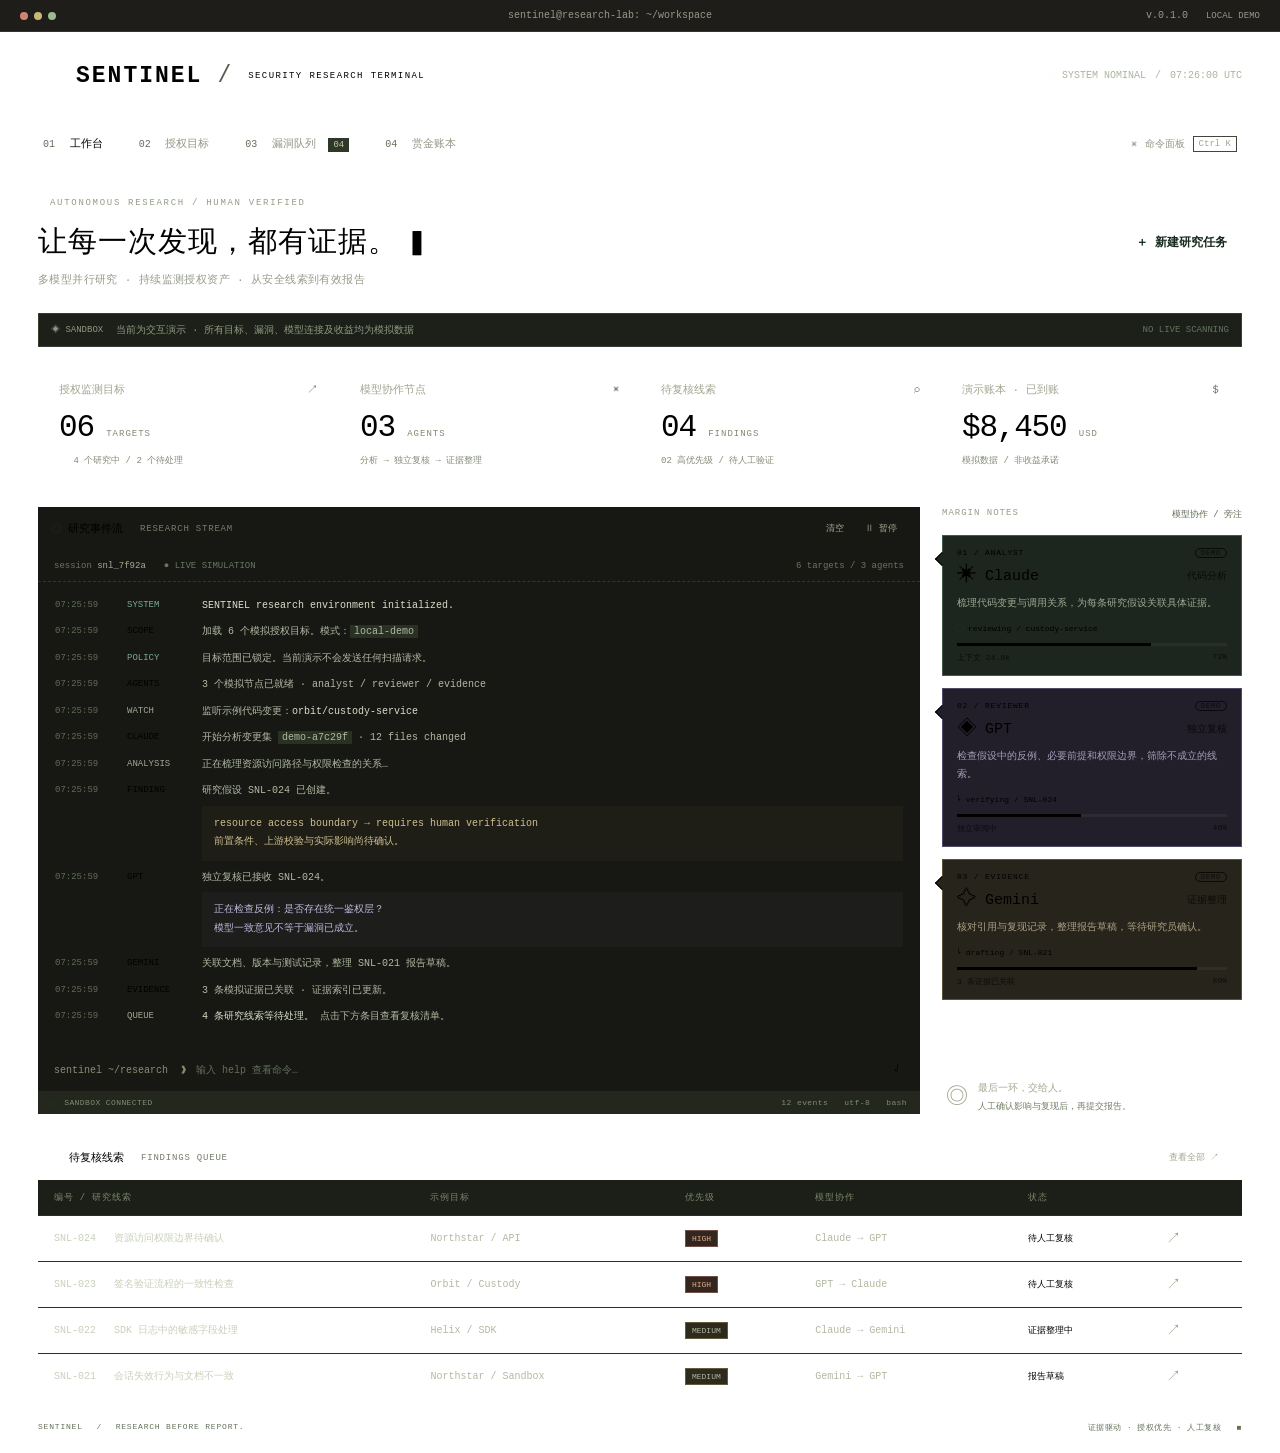
==== SENTINEL-terminal.html @ 827e29f5 "Add SENTINEL interactive terminal frontend and standalone demo" ====
<!doctype html>
<html lang="zh-CN">
<head><meta charset="UTF-8"><meta name="viewport" content="width=device-width,initial-scale=1"><meta name="theme-color" content="#151613"><title>SENTINEL / 安全研究终端</title><style>﻿
:root{--bg:#151613;--panel:#191a17;--line:#34372f;--muted:#818778;--text:#d5d8c9;--green:#9fddba;--violet:#b9aceb;--amber:#d7bd75;--red:#dd8e91}*{box-sizing:border-box}body{margin:0;background:var(--bg);color:var(--text);font:12px Consolas,'Cascadia Code','Microsoft YaHei',monospace}button,input,select{font:inherit}button,a,input,select{ -webkit-tap-highlight-color:transparent}button{color:inherit;background:transparent;border:1px solid var(--line);cursor:pointer;padding:7px 12px;transition:background .16s,border-color .16s}button:hover{background:#2b3027;border-color:#75836e}button:focus-visible,a:focus-visible,input:focus-visible,select:focus-visible{outline:2px solid var(--green);outline-offset:3px}button:disabled{cursor:default;opacity:.5}a{color:inherit;text-decoration:none}.windowbar{height:32px;border-bottom:1px solid #34332c;background:#1e1d19;display:flex;align-items:center;justify-content:space-between;padding:0 20px;color:#96998b;font-size:10px}.windowdots{display:flex;gap:6px;width:140px}.windowdots i{width:8px;height:8px;border-radius:50%;background:#cf8474}.windowdots i:nth-child(2){background:#c7b778}.windowdots i:nth-child(3){background:#98bc8c}.version{width:200px;text-align:right}.version b{font-size:9px;margin-left:12px;color:var(--green);font-weight:400}.shell{max-width:1550px;margin:auto;padding:0 38px}.brandbar{height:87px;display:flex;justify-content:space-between;align-items:center}.brand{display:flex;align-items:center;gap:11px;font-size:23px;letter-spacing:2px;font-weight:600}.brand svg{width:27px;height:31px;fill:none;stroke:var(--green);stroke-width:1.6}.brand>span{font-weight:400;color:#555e4e;margin:0 4px}.brand small{font-size:9px;letter-spacing:1.4px;font-weight:400;color:var(--muted)}.topstatus{display:flex;align-items:center;gap:9px;font-size:10px;color:#abb59e}.muted{color:var(--muted)}.dot{display:inline-block;width:5px;height:5px;border-radius:50%;background:var(--green);flex-shrink:0;box-shadow:0 0 7px #9fddba25}.nav{height:49px;border-top:1px solid var(--line);border-bottom:1px solid var(--line);display:flex;justify-content:space-between}.navlinks{display:flex;gap:26px}.nav button{border:0;padding:0 5px;font-size:11px;color:#919786;position:relative}.nav button.active{color:var(--green)}.nav button.active:after{content:'';position:absolute;height:2px;background:var(--green);bottom:-1px;left:0;right:0}.nav button span:first-child{font-size:10px;margin-right:8px;color:#626e59}.nav button b{font-size:9px;background:#303729;padding:2px 5px;margin-left:6px;font-weight:400;color:#bbcfa5}.shortcut{display:flex;align-items:center;gap:8px}.shortcut span{color:var(--muted)!important;margin:0!important}kbd{border:1px solid #414739;font-size:9px;padding:2px 5px;color:#a0a88e;font-weight:400}main{padding-top:30px}.intro{display:flex;align-items:center;justify-content:space-between;gap:20px;padding-bottom:26px}.eyebrow{color:#929e83;font-size:9px;letter-spacing:1.7px;display:flex;align-items:center;gap:7px}h1{font-family:'Microsoft YaHei','Segoe UI',sans-serif;font-size:29px;letter-spacing:1px;line-height:1.4;margin:13px 0 10px;font-weight:500}h1>span:not(.cursor){color:var(--green)}.cursor{font:26px monospace;color:var(--green);margin-left:7px;animation:blink 1.4s step-end infinite}.intro p{font-size:11px;color:#969c8b;margin:0;letter-spacing:.4px}.primary{background:var(--green);border-color:var(--green);color:#16291d;font-weight:600;padding:10px 15px}.primary:hover{background:#c1f2d1;border-color:#c1f2d1}.demoline{border:1px solid #383d30;background:#1c2019;color:#909981;padding:9px 12px;font-size:10px;display:flex;gap:13px;align-items:center}.demoline>span:first-child{color:var(--green);font-size:9px;white-space:nowrap}.right{margin-left:auto;color:#65735d;font-size:9px}.stats{display:grid;grid-template-columns:repeat(4,1fr);border:1px solid var(--line);margin:18px 0 23px}.stats article{padding:17px 21px;border-right:1px solid var(--line)}.stats article:last-child{border-right:0}.stats label{color:#a0a690;font-size:11px;display:flex;justify-content:space-between}.stats label span{color:#67745b}.stats article>div{font-size:31px;font-weight:400;margin:13px 0 9px;letter-spacing:-1.2px}.stats small{font-size:9px;color:#7e8a70;letter-spacing:1px;margin-left:6px}.stats p{margin:0;font-size:9px;color:#838b77}.stats .dot{width:4px;height:4px;margin-right:5px}.amber{color:var(--amber)}.workspace{display:grid;grid-template-columns:minmax(0,1fr) 300px;gap:22px;align-items:stretch}.panel{border:1px solid var(--line);background:var(--panel)}.panelhead{min-height:44px;border-bottom:1px solid var(--line);display:flex;align-items:center;justify-content:space-between;padding:0 16px;gap:10px}.panelhead h2{font-size:11px;font-weight:500;margin:0;display:flex;align-items:center;gap:9px}.panelhead h2 small{font-size:9px;color:#747e69;margin-left:8px;font-weight:400;letter-spacing:.8px}.tools{display:flex;gap:7px}.tools button,.textbutton{font-size:9px;padding:4px 7px;color:#a0a88f}.terminal{display:flex;flex-direction:column;min-width:0;background:#171814}.terminalmeta{padding:10px 16px;color:#68765e;font-size:9px;border-bottom:1px dashed #30372b;display:flex;gap:18px}.terminalmeta b{font-weight:400;color:#a3af94}#streamState{color:var(--green)}.terminalcount{margin-left:auto}.logs{height:467px;overflow:auto;padding:15px 17px;scrollbar-width:thin;scrollbar-color:#47543c transparent;flex:1;min-height:350px;max-height:520px;font-size:10px;line-height:1.85}.logline{display:grid;grid-template-columns:62px 65px 1fr;gap:10px;margin-bottom:8px;animation:appear .3s ease}.logtime{color:#616c56;font-size:9px}.logtag{color:#9fa991;font-size:9px}.logmessage{overflow-wrap:anywhere;color:#b1b9a3}.logline.success .logtag,.logline.success strong{color:var(--green)}.logline.review .logtag{color:var(--violet)}.logline.warn .logtag,.logline.warn strong{color:var(--amber)}.logline.system .logtag{color:#7aa89a}.logline strong{font-weight:400;color:#d7dfc9}.logblock{padding:9px 12px;border-left:2px solid var(--green);background:#9fddba09;color:#bdd5b7;margin-top:5px}.logline.review .logblock{border-color:var(--violet);background:#b9aceb09;color:#c1b8dc}.logline.warn .logblock{border-color:var(--amber);background:#d7bd7509;color:#cfbf91}.logline code{color:var(--green);background:#293123;padding:1px 4px;font-size:10px}.commandline{display:flex;gap:10px;align-items:center;border-top:1px solid var(--line);padding:12px 16px;font-size:10px}.commandline label{white-space:nowrap;color:#849173}.commandline label span{color:var(--green)}.commandline label b{margin-left:7px;color:var(--green)}.commandline input{flex:1;min-width:50px;border:0;background:transparent;color:var(--text);outline:none;padding:3px 0;font-size:10px}.commandline input::placeholder{color:#636e58}.commandline button{padding:1px 5px;border:0;color:var(--green)}.terminalfooter{padding:7px 13px;background:#23271e;color:#818d72;display:flex;gap:16px;font-size:8px;letter-spacing:.4px}.terminalfooter>span:first-child{margin-right:auto}.terminalfooter .dot{width:4px;height:4px;margin-right:4px}.notes{display:flex;flex-direction:column;gap:12px}.asideheading{color:#969f87;font-size:9px;letter-spacing:1px;display:flex;justify-content:space-between;padding:1px 0 2px}.asideheading span{color:#616e55;letter-spacing:0;font-size:9px}.agent{border:1px solid #455b49;background:#1c251e;padding:12px 14px;position:relative}.agent:before{content:'';position:absolute;left:-6px;top:18px;border-left:1px solid currentColor;border-bottom:1px solid currentColor;width:9px;height:9px;transform:rotate(45deg);background:inherit}.mint{color:var(--green)}.violet{color:var(--violet);border-color:#534c69;background:#221f2b}.ambercard{color:var(--amber);border-color:#5c533b;background:#27241b}.agenthead{display:flex;justify-content:space-between;font-size:8px;letter-spacing:.8px}.badge{border:1px solid currentColor;border-radius:9px;padding:0px 5px;font-size:7px;opacity:.7}.agent h3{font-size:15px;font-weight:500;margin:10px 0;display:flex;align-items:center;gap:8px}.agent h3 small{margin-left:auto;font-size:10px;font-weight:400;opacity:.7}.agenticon{font-style:normal;font-size:20px;line-height:16px}.agent p{font-size:10px;line-height:1.8;margin:0 0 11px;color:#9da993}.violet p{color:#a69eb8}.ambercard p{color:#aca185}.agenttask{font-size:8px;display:flex;align-items:center;gap:6px}.progress{height:3px;background:#ffffff0c;margin:10px 0 6px}.progress i{height:3px;display:block;background:currentColor;transition:width 1s}.agent footer{display:flex;justify-content:space-between;font-size:8px;opacity:.65}.human{display:flex;gap:10px;color:#a0a88f;padding:1px 4px;font-size:10px;align-items:flex-start;margin-top:auto}.human>span{font-size:22px;color:var(--green)}.human p{font-size:9px;color:#737f66;margin:5px 0 0}.findingspanel{margin-top:22px}.square{height:6px;width:6px;background:var(--amber)}.tablewrap{overflow-x:auto}table{width:100%;border-collapse:collapse;text-align:left;white-space:nowrap}th{color:#79856b;font-size:9px;font-weight:400;letter-spacing:.8px;background:#1c1f18;padding:11px 16px}td{border-top:1px solid #2b3025;padding:13px 16px;font-size:10px;color:#b1b9a2}tbody tr:hover{background:#a4c38d05}.findinglink{border:0;padding:0;color:#c8d0bb;text-align:left}.findinglink:hover{background:none;color:var(--green);border:0}.severity{font-size:8px;padding:3px 6px;border:1px solid #735047;color:#dfac8c;background:#33261e}.severity.MEDIUM{border-color:#625b3d;color:var(--amber);background:#2e2a1d}.state{font-size:9px;color:var(--violet)}.minttext{color:var(--green)}.arrowbutton{border:0;color:#9bac89;font-size:15px;padding:0 4px}.pagefooter{display:flex;justify-content:space-between;font-size:8px;color:#65715a;padding:23px 0;letter-spacing:.8px}.pagefooter b{color:var(--green);margin:0 8px;font-weight:400}.pagefooter>span:last-child{letter-spacing:.5px}.pagefooter .minttext{margin-left:10px}.alternate{min-height:570px}.sectionheading{display:flex;justify-content:space-between;align-items:center;padding:0 0 20px}.sectionheading h2{font-size:15px;font-weight:500}.sectionheading span{color:var(--muted);font-size:10px}.targetgrid{display:grid;grid-template-columns:repeat(3,1fr);gap:18px}.targetcard{border:1px solid var(--line);background:var(--panel);padding:20px}.targetcard h3{font-size:15px;font-weight:500;margin:17px 0 8px}.targetcard p{color:var(--muted);font-size:10px;line-height:1.8}.targetcard .targettop{display:flex;justify-content:space-between;color:var(--green);font-size:9px}.targetcard button{margin-top:12px;width:100%;font-size:10px}.filters{display:flex;gap:6px}.filters button{font-size:9px;padding:5px 8px}.filters .selected{color:var(--green);border-color:#6c9e76;background:#9fddba0b}.ledgerintro{padding:30px 25px}.ledgerintro strong{display:block;font-size:42px;margin:12px 0;color:var(--green);font-weight:400}.ledgerintro small{font-size:12px;color:var(--muted)}.ledgerintro p{color:var(--muted);font-size:10px}dialog{width:min(560px,calc(100vw - 32px));padding:25px;background:#1d2019;color:var(--text);border:1px solid #617052;box-shadow:0 20px 100px #0008;max-height:85vh;overflow:auto}dialog::backdrop{background:#090c09b8;backdrop-filter:blur(5px)}.dialoghead{display:flex;justify-content:space-between;align-items:center;color:var(--green);font-size:10px;letter-spacing:1px}.dialoghead button{padding:0 7px;border:0;font-size:24px;line-height:24px}dialog h2{font-size:21px;font-weight:500;margin:22px 0 10px}dialog p{color:#9da78f;font-size:11px;line-height:1.9}dialog label{display:block;font-size:11px;color:#a4b197;margin:20px 0}dialog input:not([type=checkbox]),dialog select{display:block;width:100%;background:#141810;border:1px solid #444f39;color:var(--text);padding:11px;margin-top:8px}dialog fieldset{border:1px solid var(--line);margin:20px 0;padding:10px 14px}dialog legend{color:var(--muted);font-size:10px}dialog fieldset label{display:inline-flex;gap:5px;margin:8px 12px 8px 0;font-size:9px}dialog form>.primary{width:100%;margin-top:8px}.dialogactions{display:flex;justify-content:space-between;gap:12px;border-top:1px solid var(--line);padding-top:20px;margin-top:22px}.dialogactions button{font-size:11px}.detailmeta{display:flex;gap:10px;align-items:center;margin-top:18px}.detailsection{border-top:1px dashed var(--line);padding-top:14px;margin-top:18px}.detailsection h3{font-size:11px;color:var(--green);font-weight:500}.detailsection code{display:block;background:#11160f;padding:12px;font-size:10px;color:#a7bb98;overflow-wrap:anywhere;line-height:1.9}.detailsection ul{padding-left:18px;color:#a5ae99;line-height:2;font-size:11px}#palette>button{display:flex;justify-content:space-between;width:100%;text-align:left;margin-top:9px;padding:12px}#toast{position:fixed;bottom:25px;left:50%;transform:translate(-50%,15px);background:#2d3e2c;border:1px solid #7ca879;color:#d6ecd0;padding:13px 22px;font-size:11px;opacity:0;pointer-events:none;transition:.2s;z-index:100;max-width:90vw}#toast.show{opacity:1;transform:translate(-50%,0)}[hidden]{display:none!important}@keyframes blink{50%{opacity:0}}@keyframes appear{from{opacity:0;transform:translateY(5px)}to{opacity:1;transform:translateY(0)}}@media(min-width:1500px){.logs{height:490px;font-size:11px}.agent p{font-size:11px}}@media(max-width:1100px){.shell{padding:0 23px}.brand small{display:none}.workspace{grid-template-columns:minmax(0,1fr) 260px;gap:15px}.stats article{padding:15px}.topstatus{font-size:9px}.terminalmeta{gap:8px}.terminalcount{display:none}.logline{grid-template-columns:53px 55px 1fr;gap:6px}.logs{padding:12px}.navlinks{gap:16px}}@media(max-width:780px){.shell{padding:0 15px}.windowbar{padding:0 15px}.windowdots{width:50px}.version{width:auto}.version b{display:none}.brandbar{height:72px}.brand{font-size:20px}.topstatus{font-size:0;gap:5px}.topstatus time{font-size:9px}.topstatus>.muted{display:none}.navlinks{gap:12px;flex:1;justify-content:space-between}.nav button{font-size:10px}.nav button span:first-child{display:none}.shortcut{display:none!important}main{padding-top:23px}h1{font-size:24px}.intro{align-items:flex-start;flex-direction:column;gap:17px}.intro .primary{font-size:10px}.intro p{font-size:10px;line-height:1.9}.eyebrow{font-size:8px;letter-spacing:1px}.demoline{line-height:1.8;align-items:flex-start;font-size:9px}.demoline .right{display:none}.stats{grid-template-columns:repeat(2,1fr);margin:15px 0 18px}.stats article:nth-child(2){border-right:0}.stats article:nth-child(-n+2){border-bottom:1px solid var(--line)}.stats article>div{font-size:27px}.workspace{grid-template-columns:1fr}.logs{height:430px;max-height:430px;min-height:0}.notes{display:grid;grid-template-columns:1fr;gap:12px}.asideheading{margin-top:7px}.agent:before{display:none}.agent{padding:14px}.agent h3{margin:8px 0}.agent p{margin-bottom:8px}.human{margin:5px 0}.panelhead{padding:0 12px}.panelhead h2 small{font-size:8px;margin-left:0}.pagefooter{gap:20px;line-height:1.8}.pagefooter>span:last-child{max-width:140px;text-align:right}.targetgrid{grid-template-columns:1fr}.sectionheading{align-items:flex-start;flex-direction:column}.logline{grid-template-columns:50px 51px 1fr;font-size:9px}.logtime,.logtag{font-size:8px}.commandline{padding:10px;font-size:9px;gap:5px}.commandline input{font-size:9px}.terminalfooter{gap:8px}.terminalfooter>span:last-child{display:none}.alternate{min-height:450px}}@media(prefers-reduced-motion:reduce){*,*:before,*:after{animation:none!important;transition:none!important}}

</style></head>
<body>
<header class="windowbar"><div class="windowdots"><i></i><i></i><i></i></div><span>sentinel@research-lab: ~/workspace</span><span class="version">v.0.1.0 <b>LOCAL DEMO</b></span></header>
<div class="shell">
<header class="brandbar"><a class="brand" href="#overview"><svg viewBox="0 0 32 36" aria-hidden="true"><path d="M16 2 29 8v10c0 8-13 16-13 16S3 26 3 18V8Z"/><path d="m10 18 4 4 8-10"/></svg>SENTINEL<span>/</span><small>SECURITY RESEARCH TERMINAL</small></a><div class="topstatus"><span class="dot"></span> SYSTEM NOMINAL <span class="muted">/</span> <time id="clock">00:00:00 UTC</time></div></header>
<nav class="nav"><div class="navlinks"><button class="active" data-view="overview"><span>01</span> 工作台</button><button data-view="targets"><span>02</span> 授权目标</button><button data-view="findings"><span>03</span> 漏洞队列 <b>04</b></button><button data-view="bounties"><span>04</span> 赏金账本</button></div><button id="commandToggle" class="shortcut">⌘ <span>命令面板</span> <kbd>Ctrl K</kbd></button></nav>
<main>
<section class="intro"><div><div class="eyebrow"><span class="dot"></span> AUTONOMOUS RESEARCH / HUMAN VERIFIED</div><h1 id="viewTitle">让每一次发现，<span>都有证据。</span><span class="cursor">▍</span></h1><p id="viewSubtitle">多模型并行研究 · 持续监测授权资产 · 从安全线索到有效报告</p></div><button class="primary" id="newTask">＋ 新建研究任务</button></section>
<div class="demoline"><span>◈ SANDBOX</span> 当前为交互演示 · 所有目标、漏洞、模型连接及收益均为模拟数据<span class="right">NO LIVE SCANNING</span></div>
<section class="stats"><article><label>授权监测目标 <span>↗</span></label><div>06<small> TARGETS</small></div><p><i class="dot"></i> 4 个研究中 / 2 个待处理</p></article><article><label>模型协作节点 <span>⌘</span></label><div>03<small> AGENTS</small></div><p>分析 → 独立复核 → 证据整理</p></article><article><label>待复核线索 <span>⌕</span></label><div id="findingStat">04<small> FINDINGS</small></div><p><span class="amber">02 高优先级</span> / 待人工验证</p></article><article><label>演示账本 · 已到账 <span>＄</span></label><div>$8,450<small> USD</small></div><p>模拟数据 / 非收益承诺</p></article></section>
<div id="overviewView">
<section class="workspace">
<article class="terminal panel"><div class="panelhead"><h2><span class="dot"></span> 研究事件流 <small>RESEARCH STREAM</small></h2><div class="tools"><button id="clearLog" title="清空日志">清空</button><button id="pauseLog" aria-pressed="false">Ⅱ 暂停</button></div></div>
<div class="terminalmeta"><span>session <b>snl_7f92a</b></span><span id="streamState">● LIVE SIMULATION</span><span class="terminalcount">6 targets / 3 agents</span></div>
<div class="logs" id="logs" role="log" aria-live="off" aria-label="模拟研究日志"></div>
<form id="commandForm" class="commandline"><label for="command"><span>sentinel</span> ~/research <b>❯</b></label><input id="command" autocomplete="off" spellcheck="false" placeholder="输入 help 查看命令…"><button aria-label="执行命令">↵</button></form>
<div class="terminalfooter"><span><i class="dot"></i> SANDBOX CONNECTED</span><span id="eventCount">0 events</span><span>utf-8</span><span>bash</span></div></article>
<aside class="notes"><div class="asideheading">MARGIN NOTES <span>模型协作 / 旁注</span></div>
<article class="agent mint"><div class="agenthead"><span>01 / ANALYST</span><span class="badge">DEMO</span></div><h3><i class="agenticon">✳</i> Claude <small>代码分析</small></h3><p>梳理代码变更与调用关系，为每条研究假设关联具体证据。</p><div class="agenttask"><span class="dot"></span> reviewing / custody-service</div><div class="progress"><i style="width:72%"></i></div><footer><span>上下文 24.8k</span><span>72%</span></footer></article>
<article class="agent violet"><div class="agenthead"><span>02 / REVIEWER</span><span class="badge">DEMO</span></div><h3><i class="agenticon">◈</i> GPT <small>独立复核</small></h3><p>检查假设中的反例、必要前提和权限边界，筛除不成立的线索。</p><div class="agenttask">↳ verifying / SNL-024</div><div class="progress"><i style="width:46%"></i></div><footer><span>独立审阅中</span><span>46%</span></footer></article>
<article class="agent ambercard"><div class="agenthead"><span>03 / EVIDENCE</span><span class="badge">DEMO</span></div><h3><i class="agenticon">✧</i> Gemini <small>证据整理</small></h3><p>核对引用与复现记录，整理报告草稿，等待研究员确认。</p><div class="agenttask">↳ drafting / SNL-021</div><div class="progress"><i style="width:89%"></i></div><footer><span>3 条证据已关联</span><span>89%</span></footer></article>
<div class="human"><span>◎</span><div>最后一环，交给人。<p>人工确认影响与复现后，再提交报告。</p></div></div></aside></section>
<section class="panel findingspanel"><div class="panelhead"><h2><span class="square"></span> 待复核线索 <small>FINDINGS QUEUE</small></h2><button class="textbutton" id="allFindings">查看全部 ↗</button></div><div class="tablewrap" id="overviewTable"></div></section>
</div>
<section id="targetsView" class="alternate" hidden><div class="sectionheading"><h2>授权目标清单</h2><span>示例资产 · .example 保留域名</span></div><div class="targetgrid" id="targetGrid"></div></section>
<section id="findingsView" class="alternate panel" hidden><div class="panelhead"><h2>漏洞复核队列</h2><div class="filters"><button class="selected" data-filter="all">全部</button><button data-filter="HIGH">高优先级</button><button data-filter="MEDIUM">中优先级</button></div></div><div class="tablewrap" id="fullTable"></div></section>
<section id="bountiesView" class="alternate panel" hidden><div class="panelhead"><h2>赏金账本 <small>SIMULATED LEDGER</small></h2><button id="exportLedger">↓ 导出 CSV</button></div><div class="ledgerintro"><span class="muted">演示已到账</span><strong>$8,450.00 <small>USD</small></strong><p>展示报告到结算的跟踪流程，金额均为模拟。</p></div><div class="tablewrap"><table><thead><tr><th>报告</th><th>示例项目</th><th>状态</th><th>模拟金额</th><th>日期</th></tr></thead><tbody><tr><td>SNL-018</td><td>Northstar Exchange</td><td class="minttext">已到账</td><td>$5,000</td><td>2026-10-28</td></tr><tr><td>SNL-015</td><td>Orbit Custody</td><td class="minttext">已到账</td><td>$3,000</td><td>2026-10-24</td></tr><tr><td>SNL-009</td><td>Helix Markets</td><td class="minttext">已到账</td><td>$450</td><td>2026-10-18</td></tr><tr><td>SNL-021</td><td>Northstar Exchange</td><td class="amber">等待审核</td><td>未定</td><td>2026-11-02</td></tr></tbody></table></div></section>
<footer class="pagefooter"><span>SENTINEL <b>/</b> RESEARCH BEFORE REPORT.</span><span>证据驱动 · 授权优先 · 人工复核 <span class="minttext">■</span></span></footer>
</main></div>
<dialog id="taskDialog"><form id="taskForm"><div class="dialoghead"><span>＋ NEW RESEARCH SESSION</span><button type="button" data-close="taskDialog" aria-label="关闭">×</button></div><h2>新建研究任务<span class="minttext">_</span></h2><p>创建一条本地模拟研究任务。</p><label>任务名称<input name="taskName" required maxlength="80" placeholder="例如：新版本代码变更复核"></label><label>示例授权目标<select name="target"><option>Northstar / api.northstar.example</option><option>Orbit / custody.orbit.example</option><option>Helix / sdk.helix.example</option></select></label><fieldset><legend>协作节点</legend><label><input type="checkbox" checked disabled> Claude / 分析</label><label><input type="checkbox" checked disabled> GPT / 复核</label><label><input type="checkbox" checked disabled> Gemini / 证据</label></fieldset><button class="primary" type="submit">创建演示任务 →</button></form></dialog>
<dialog id="detailDialog"><div class="dialoghead"><span id="detailId"></span><button data-close="detailDialog" aria-label="关闭">×</button></div><div id="detailContent"></div><div class="dialogactions"><button id="exportReport">↓ 导出报告草稿</button><button id="reviewFinding" class="primary">标记已复核</button></div></dialog>
<dialog id="palette"><div class="dialoghead"><span>COMMAND PALETTE</span><button data-close="palette" aria-label="关闭">×</button></div><h2>下一步做什么？</h2><button data-action="task">＋ 新建模拟研究任务 <kbd>N</kbd></button><button data-action="targets">⌕ 查看授权目标</button><button data-action="findings">◈ 打开漏洞队列</button><button data-action="pause">Ⅱ 暂停 / 继续事件流</button><button data-action="export">↓ 导出演示日志</button></dialog>
<div id="toast" role="status"></div><script>const $=s=>document.querySelector(s),$$=s=>[...document.querySelectorAll(s)];
const targets=[['Northstar Exchange','api.northstar.example','API / 身份与权限','研究中'],['Orbit Custody','custody.orbit.example','代码 / 托管服务','研究中'],['Helix Markets','sdk.helix.example','代码 / SDK 变更','研究中'],['Northstar Sandbox','sandbox.northstar.example','沙箱 / 业务流程','研究中'],['Orbit SDK','sdk.orbit.example','代码 / 依赖更新','待处理'],['Helix Testnet','testnet.helix.example','测试网 / 合约审阅','待处理']];
const findings=[{id:'SNL-024',title:'资源访问权限边界待确认',target:'Northstar / API',severity:'HIGH',agent:'Claude → GPT',status:'待人工复核',desc:'模拟代码审阅发现，资源访问路径与权限校验的关联需要进一步确认。当前仅是研究假设，尚未证明存在实际漏洞。',evidence:'demo/custody/resource-policy.ts : 84–112',checks:['确认受影响版本与目标属于授权范围','使用自有测试账号验证预期权限边界','排除上游统一鉴权与正常共享行为']},{id:'SNL-023',title:'签名验证流程的一致性检查',target:'Orbit / Custody',severity:'HIGH',agent:'GPT → Claude',status:'待人工复核',desc:'模拟变更中两条签名验证路径的行为存在差异，需要确认这是设计选择还是安全缺陷。',evidence:'demo/signing/verify.ts : 41–79',checks:['核对签名策略设计与版本说明','在隔离测试中比较两条路径的预期结果','确认影响与前置条件，记录反例']},{id:'SNL-022',title:'SDK 日志中的敏感字段处理',target:'Helix / SDK',severity:'MEDIUM',agent:'Claude → Gemini',status:'证据整理中',desc:'演示审阅识别到调试日志字段，需要检查默认配置、字段内容和实际可见范围。',evidence:'demo/sdk/logger.ts : 25–48',checks:['检查默认日志级别及脱敏流程','使用合成测试数据核对输出','确认日志读取权限和保留策略']},{id:'SNL-021',title:'会话失效行为与文档不一致',target:'Northstar / Sandbox',severity:'MEDIUM',agent:'Gemini → GPT',status:'报告草稿',desc:'模拟沙箱的会话失效行为与文档描述不同；需要确认是否具有实际安全影响。',evidence:'demo/session/revoke.test.ts : 18–56',checks:['核对文档版本和会话生命周期设计','在自有测试会话中记录失效行为','补充可复现记录和影响说明']}];
let reviewed;try{reviewed=JSON.parse(localStorage.getItem('sentinel-reviewed')||'[]');if(!Array.isArray(reviewed))reviewed=[]}catch{reviewed=[]}findings.forEach(f=>{if(reviewed.includes(f.id))f.status='已人工复核'});
let currentView='overview',paused=false,eventCount=0,selected=null,filter='all',tick=0;const history=[];
const time=()=>new Date().toISOString().slice(11,19);const esc=s=>String(s).replace(/[&<>"']/g,c=>({'&':'&amp;','<':'&lt;','>':'&gt;','"':'&quot;',"'":'&#39;'}[c]));
function toast(message){$('#toast').textContent=message;$('#toast').classList.add('show');clearTimeout(toast.timer);toast.timer=setTimeout(()=>$('#toast').classList.remove('show'),3500)}
function log(tag,message,kind='',block=''){const box=$('#logs'),stick=box.scrollHeight-box.scrollTop-box.clientHeight<60;const row=document.createElement('div');row.className='logline '+kind;row.innerHTML='<span class="logtime">'+time()+'</span><span class="logtag">'+esc(tag)+'</span><div class="logmessage">'+message+(block?'<div class="logblock">'+block+'</div>':'')+'</div>';box.append(row);history.push({time:time(),tag,message:message.replace(/<[^>]*>/g,''),block:block.replace(/<[^>]*>/g,'')});while(box.children.length>120)box.firstChild.remove();eventCount++;$('#eventCount').textContent=eventCount+' events';if(stick)box.scrollTop=box.scrollHeight}
const initial=[['SYSTEM','<strong>SENTINEL research environment initialized.</strong>','system'],['SCOPE','加载 6 个模拟授权目标。模式：<code>local-demo</code>','success'],['POLICY','目标范围已锁定。当前演示不会发送任何扫描请求。','system'],['AGENTS','3 个模拟节点已就绪 · analyst / reviewer / evidence','success'],['WATCH','监听示例代码变更：<strong>orbit/custody-service</strong>'],['CLAUDE','开始分析变更集 <code>demo-a7c29f</code> · 12 files changed','success'],['ANALYSIS','正在梳理资源访问路径与权限检查的关系…'],['FINDING','研究假设 <strong>SNL-024</strong> 已创建。','warn','resource access boundary → requires human verification<br>前置条件、上游校验与实际影响尚待确认。'],['GPT','独立复核已接收 SNL-024。','review','正在检查反例：是否存在统一鉴权层？<br>模型一致意见不等于漏洞已成立。'],['GEMINI','关联文档、版本与测试记录，整理 <strong>SNL-021</strong> 报告草稿。','warn'],['EVIDENCE','3 条模拟证据已关联 · 证据索引已更新。','success'],['QUEUE','<strong>4 条研究线索等待处理。</strong> 点击下方条目查看复核清单。']];initial.forEach(x=>log(...x));
const updates=[['WATCH','演示事件：已完成公开变更索引刷新。','system'],['CLAUDE','正在检查示例调用图与变更上下文。','success'],['GPT','演示复核：将正常业务行为作为反例进行检查。','review'],['GEMINI','报告证据索引已整理，等待人工确认。','warn'],['SCOPE','模拟目标清单校验完成 · 范围未变化。','system'],['QUEUE','研究队列保持 4 条线索 · 未生成新的已验证漏洞。']];
setInterval(()=>{$('#clock').textContent=time()+' UTC';if(paused)return;if(++tick%4===0){log(...updates[(tick/4-1)%updates.length]);$$('.agent .progress i').forEach((el,i)=>{const p=[72,46,89][i]+Math.sin(tick*.14+i)*5;el.style.width=p+'%';el.parentElement.nextElementSibling.lastElementChild.textContent=Math.round(p)+'%'})}},1000);$('#clock').textContent=time()+' UTC';
function renderTable(container,list){$(container).innerHTML='<table><thead><tr><th>编号 / 研究线索</th><th>示例目标</th><th>优先级</th><th>模型协作</th><th>状态</th><th></th></tr></thead><tbody>'+list.map(f=>'<tr><td><button class="findinglink" data-finding="'+f.id+'"><span class="muted">'+f.id+'</span> &nbsp; '+f.title+'</button></td><td>'+f.target+'</td><td><span class="severity '+f.severity+'">'+f.severity+'</span></td><td>'+f.agent+'</td><td class="state '+(f.status==='已人工复核'?'minttext':'')+'">'+f.status+'</td><td><button class="arrowbutton" data-finding="'+f.id+'" aria-label="查看 '+f.id+'">↗</button></td></tr>').join('')+'</tbody></table>'}
function render(){renderTable('#overviewTable',findings);renderTable('#fullTable',findings.filter(f=>filter==='all'||f.severity===filter));const n=findings.filter(f=>f.status!=='已人工复核').length;$('#findingStat').innerHTML=String(n).padStart(2,'0')+'<small> FINDINGS</small>'}render();
$('#targetGrid').innerHTML=targets.map((t,i)=>'<article class="targetcard"><div class="targettop"><span>0'+(i+1)+' / DEMO ASSET</span><span>'+t[3]+'</span></div><h3>'+t[0]+'</h3><p>'+t[1]+'</p><p>'+t[2]+'<br>模拟授权范围 / 无实际网络测试</p><button data-target="'+i+'">创建研究任务 →</button></article>').join('');
const titles={overview:['让每一次发现，<span>都有证据。</span>','多模型并行研究 · 持续监测授权资产 · 从安全线索到有效报告'],targets:['明确范围，<span>再开始研究。</span>','管理示例授权资产与研究入口'],findings:['研究假设，<span>逐一验证。</span>','独立复核 · 排除误报 · 留下可追溯的证据'],bounties:['每一份报告，<span>跟踪到底。</span>','记录审核与结算流程 · 当前金额均为演示数据']};
function view(name){currentView=name;['overview','targets','findings','bounties'].forEach(v=>$('#'+v+'View').hidden=v!==name);$$('[data-view]').forEach(b=>b.classList.toggle('active',b.dataset.view===name));$('#viewTitle').innerHTML=titles[name][0]+'<span class="cursor">▍</span>';$('#viewSubtitle').textContent=titles[name][1];location.hash=name}
$$('[data-view]').forEach(b=>b.onclick=()=>view(b.dataset.view));$('#allFindings').onclick=()=>view('findings');if(titles[location.hash.slice(1)])view(location.hash.slice(1));window.addEventListener('hashchange',()=>{const v=location.hash.slice(1);if(titles[v]&&v!==currentView)view(v)});
function togglePause(){paused=!paused;$('#pauseLog').textContent=paused?'▶ 继续':'Ⅱ 暂停';$('#pauseLog').setAttribute('aria-pressed',String(paused));$('#streamState').textContent=paused?'Ⅱ PAUSED':'● LIVE SIMULATION';toast(paused?'事件流已暂停':'模拟事件流已继续')};$('#pauseLog').onclick=togglePause;$('#clearLog').onclick=()=>{$('#logs').replaceChildren();toast('可见日志已清空')};
function openTask(){$('#taskDialog').showModal();setTimeout(()=>$('#taskForm [name=taskName]').focus(),30)}$('#newTask').onclick=openTask;
$('#taskForm').onsubmit=e=>{e.preventDefault();const data=new FormData(e.currentTarget),name=String(data.get('taskName')).trim();if(!name){toast('请输入任务名称');return}$('#taskDialog').close();view('overview');log('TASK','新建模拟研究任务：<strong>'+esc(name)+'</strong>','success',esc(String(data.get('target')))+'<br>分析 → 独立复核 → 证据整理。未触发真实扫描。');$('#logs').scrollTop=$('#logs').scrollHeight;toast('演示任务已创建');e.currentTarget.reset()};
function details(id){selected=findings.find(f=>f.id===id);const f=selected;$('#detailId').textContent=f.id+' / RESEARCH FINDING';$('#detailContent').innerHTML='<div class="detailmeta"><span class="severity '+f.severity+'">'+f.severity+'</span><span class="state">'+f.status+'</span></div><h2>'+f.title+'</h2><p>'+f.desc+'</p><div class="detailsection"><h3>01 / 关联证据（模拟）</h3><code>'+f.evidence+'<br>数据来源：本地演示样本 / 非真实项目</code></div><div class="detailsection"><h3>02 / 人工复核清单</h3><ul>'+f.checks.map(x=>'<li>'+x+'</li>').join('')+'</ul></div><div class="detailsection"><h3>03 / 提交前确认</h3><p>核对项目授权范围、复现材料、实际影响与重复情况。标记已复核仅改变本地演示状态，不会向任何交易所提交报告。</p></div>';$('#reviewFinding').textContent=f.status==='已人工复核'?'已人工复核 ✓':'标记已复核';$('#reviewFinding').disabled=f.status==='已人工复核';$('#detailDialog').showModal()}
document.addEventListener('click',e=>{const f=e.target.closest('[data-finding]');if(f)details(f.dataset.finding);const close=e.target.closest('[data-close]');if(close)$('#'+close.dataset.close).close();const target=e.target.closest('[data-target]');if(target){openTask();$('#taskForm [name=target]').selectedIndex=Math.min(Number(target.dataset.target),2)}});
$$('dialog').forEach(d=>d.addEventListener('click',e=>{if(e.target===d){const r=d.getBoundingClientRect();if(e.clientX<r.left||e.clientX>r.right||e.clientY<r.top||e.clientY>r.bottom)d.close()}}));
$('#reviewFinding').onclick=()=>{selected.status='已人工复核';try{localStorage.setItem('sentinel-reviewed',JSON.stringify(findings.filter(f=>f.status==='已人工复核').map(f=>f.id)))}catch{toast('浏览器未允许保存，状态仅保留至本次关闭')}render();$('#detailDialog').close();log('HUMAN',esc(selected.id)+' 已标记为人工复核完成（演示状态）。','success');toast('复核状态已更新；未提交外部报告')};
function download(name,text,type='text/plain;charset=utf-8'){const url=URL.createObjectURL(new Blob([text],{type}));const a=document.createElement('a');a.href=url;a.download=name;a.click();setTimeout(()=>URL.revokeObjectURL(url),1000)}
$('#exportReport').onclick=()=>{const f=selected;download(f.id+'-demo-report.md',['# '+f.id+' / '+f.title,'','> 演示报告草稿。内容并非真实漏洞，不可作为真实项目发现提交。','','目标：'+f.target,'优先级：'+f.severity,'状态：'+f.status,'','## 研究假设',f.desc,'','## 模拟证据',f.evidence,'','## 待验证事项',...f.checks.map(x=>'- [ ] '+x),'','## 实际影响与复现步骤','待研究员补充并验证。'].join('\n'));toast('演示报告草稿已导出')};
$('#exportLedger').onclick=()=>{download('sentinel-demo-ledger.csv','\uFEFF报告,示例项目,状态,模拟美元金额\nSNL-018,Northstar Exchange,已到账,5000\nSNL-015,Orbit Custody,已到账,3000\nSNL-009,Helix Markets,已到账,450\nSNL-021,Northstar Exchange,等待审核,未定','text/csv;charset=utf-8');toast('演示账本已导出')};
$$('[data-filter]').forEach(b=>b.onclick=()=>{filter=b.dataset.filter;$$('[data-filter]').forEach(x=>x.classList.toggle('selected',x===b));render()});
function exportLogs(){download('sentinel-demo-events.json',JSON.stringify({mode:'simulation',events:history},null,2),'application/json');toast('模拟事件日志已导出')}
$('#commandToggle').onclick=()=>$('#palette').showModal();$$('[data-action]').forEach(b=>b.onclick=()=>{$('#palette').close();const a=b.dataset.action;if(a==='task')openTask();else if(a==='pause')togglePause();else if(a==='export')exportLogs();else view(a)});
document.addEventListener('keydown',e=>{if((e.ctrlKey||e.metaKey)&&e.key.toLowerCase()==='k'){e.preventDefault();$('#palette').open?$('#palette').close():$('#palette').showModal()}});
$('#commandForm').onsubmit=e=>{e.preventDefault();const input=$('#command'),cmd=input.value.trim();if(!cmd)return;input.value='';log('YOU',esc(cmd));const action=cmd.toLowerCase();if(action==='help')log('HELP','可用命令：<code>help</code> <code>status</code> <code>targets</code> <code>findings</code> <code>pause</code> <code>resume</code> <code>clear</code> <code>export</code>','system');else if(action==='status')log('STATUS','模拟环境 / 6 示例目标 / 3 演示节点 / '+findings.filter(f=>f.status!=='已人工复核').length+' 待复核线索','success');else if(action==='targets'||action==='findings')view(action);else if(action==='pause'){if(!paused)togglePause()}else if(action==='resume'){if(paused)togglePause()}else if(action==='clear')$('#logs').replaceChildren();else if(action==='export')exportLogs();else log('SYSTEM','未知命令。输入 <code>help</code> 查看支持的本地演示命令。','warn')};
</script>
</body></html>
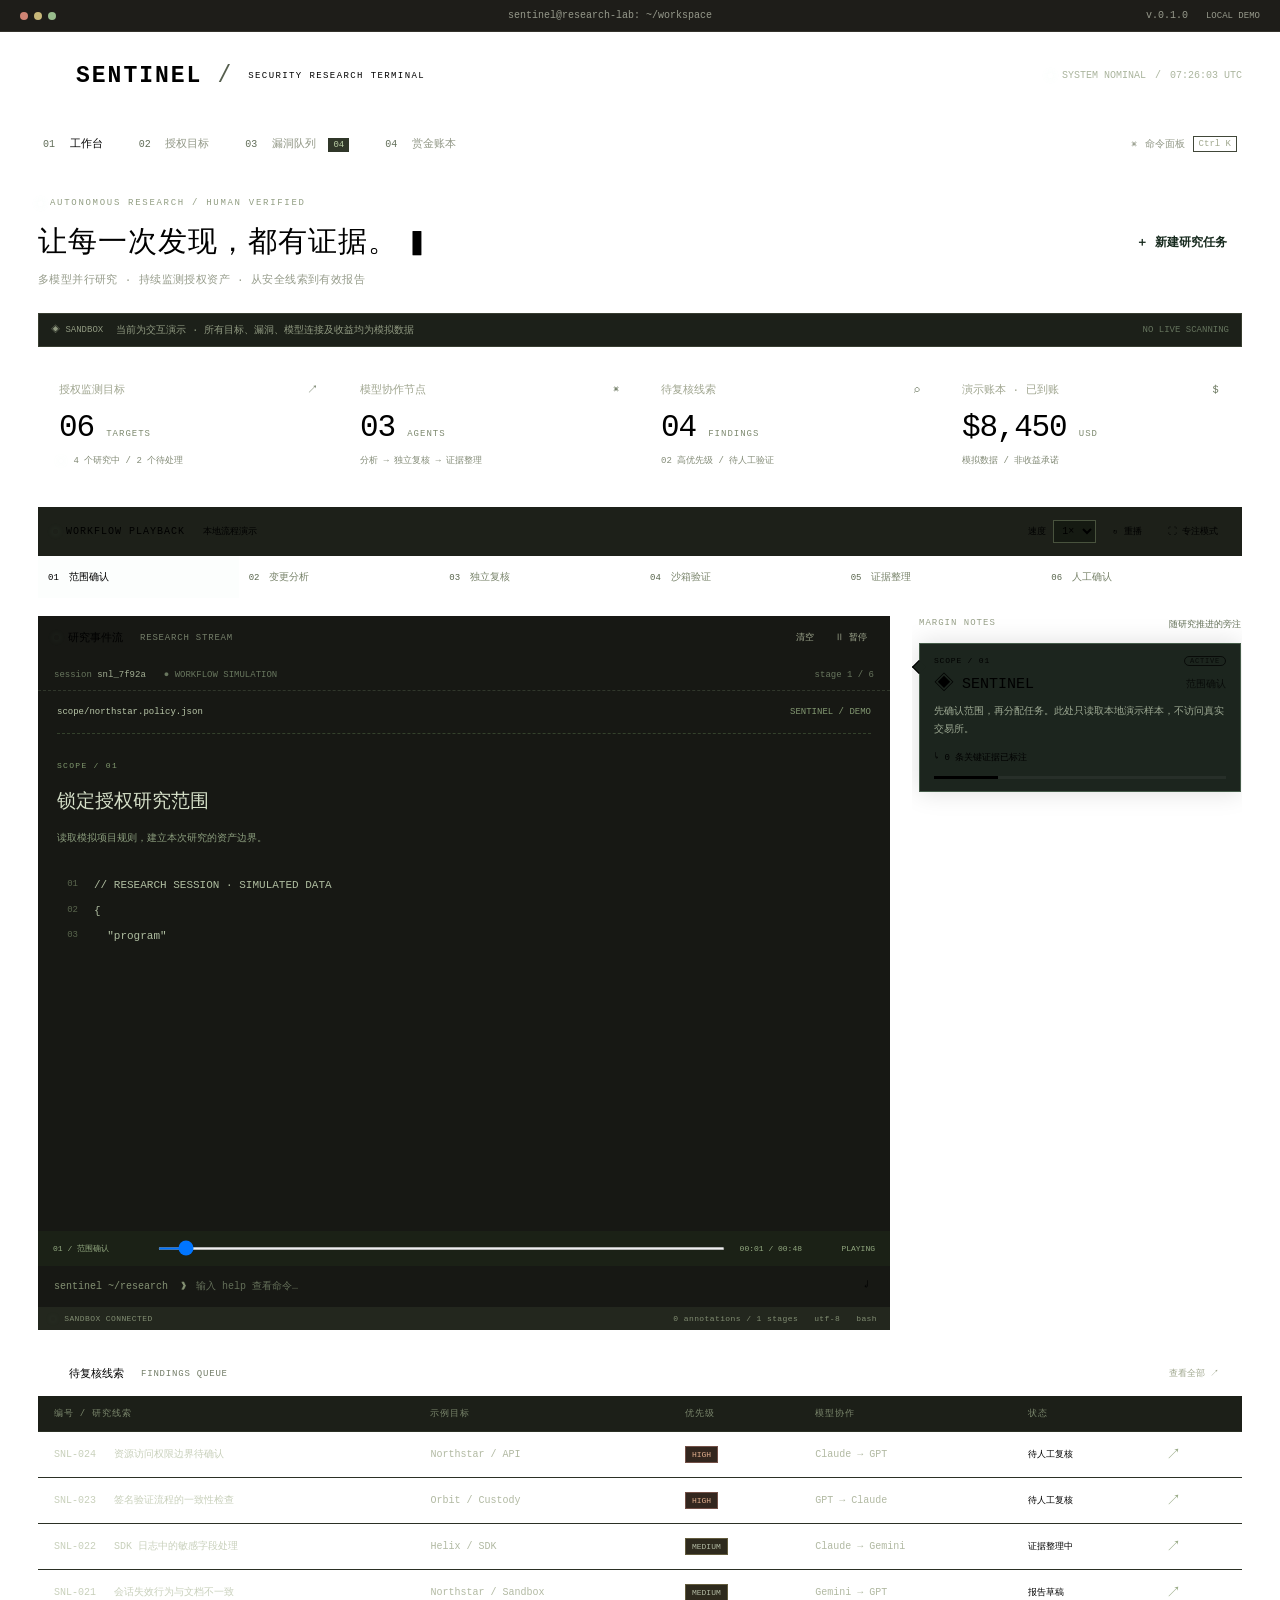
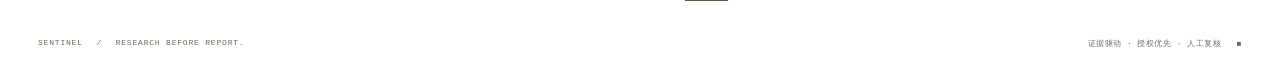
==== commit 430ab599: "Animate research workflow with progressive highlights and synchronized margin notes" ====
--- a/SENTINEL-terminal.html
+++ b/SENTINEL-terminal.html
@@ -3,6 +3,7 @@
 <head><meta charset="UTF-8"><meta name="viewport" content="width=device-width,initial-scale=1"><meta name="theme-color" content="#151613"><title>SENTINEL / 安全研究终端</title><style>﻿
 :root{--bg:#151613;--panel:#191a17;--line:#34372f;--muted:#818778;--text:#d5d8c9;--green:#9fddba;--violet:#b9aceb;--amber:#d7bd75;--red:#dd8e91}*{box-sizing:border-box}body{margin:0;background:var(--bg);color:var(--text);font:12px Consolas,'Cascadia Code','Microsoft YaHei',monospace}button,input,select{font:inherit}button,a,input,select{ -webkit-tap-highlight-color:transparent}button{color:inherit;background:transparent;border:1px solid var(--line);cursor:pointer;padding:7px 12px;transition:background .16s,border-color .16s}button:hover{background:#2b3027;border-color:#75836e}button:focus-visible,a:focus-visible,input:focus-visible,select:focus-visible{outline:2px solid var(--green);outline-offset:3px}button:disabled{cursor:default;opacity:.5}a{color:inherit;text-decoration:none}.windowbar{height:32px;border-bottom:1px solid #34332c;background:#1e1d19;display:flex;align-items:center;justify-content:space-between;padding:0 20px;color:#96998b;font-size:10px}.windowdots{display:flex;gap:6px;width:140px}.windowdots i{width:8px;height:8px;border-radius:50%;background:#cf8474}.windowdots i:nth-child(2){background:#c7b778}.windowdots i:nth-child(3){background:#98bc8c}.version{width:200px;text-align:right}.version b{font-size:9px;margin-left:12px;color:var(--green);font-weight:400}.shell{max-width:1550px;margin:auto;padding:0 38px}.brandbar{height:87px;display:flex;justify-content:space-between;align-items:center}.brand{display:flex;align-items:center;gap:11px;font-size:23px;letter-spacing:2px;font-weight:600}.brand svg{width:27px;height:31px;fill:none;stroke:var(--green);stroke-width:1.6}.brand>span{font-weight:400;color:#555e4e;margin:0 4px}.brand small{font-size:9px;letter-spacing:1.4px;font-weight:400;color:var(--muted)}.topstatus{display:flex;align-items:center;gap:9px;font-size:10px;color:#abb59e}.muted{color:var(--muted)}.dot{display:inline-block;width:5px;height:5px;border-radius:50%;background:var(--green);flex-shrink:0;box-shadow:0 0 7px #9fddba25}.nav{height:49px;border-top:1px solid var(--line);border-bottom:1px solid var(--line);display:flex;justify-content:space-between}.navlinks{display:flex;gap:26px}.nav button{border:0;padding:0 5px;font-size:11px;color:#919786;position:relative}.nav button.active{color:var(--green)}.nav button.active:after{content:'';position:absolute;height:2px;background:var(--green);bottom:-1px;left:0;right:0}.nav button span:first-child{font-size:10px;margin-right:8px;color:#626e59}.nav button b{font-size:9px;background:#303729;padding:2px 5px;margin-left:6px;font-weight:400;color:#bbcfa5}.shortcut{display:flex;align-items:center;gap:8px}.shortcut span{color:var(--muted)!important;margin:0!important}kbd{border:1px solid #414739;font-size:9px;padding:2px 5px;color:#a0a88e;font-weight:400}main{padding-top:30px}.intro{display:flex;align-items:center;justify-content:space-between;gap:20px;padding-bottom:26px}.eyebrow{color:#929e83;font-size:9px;letter-spacing:1.7px;display:flex;align-items:center;gap:7px}h1{font-family:'Microsoft YaHei','Segoe UI',sans-serif;font-size:29px;letter-spacing:1px;line-height:1.4;margin:13px 0 10px;font-weight:500}h1>span:not(.cursor){color:var(--green)}.cursor{font:26px monospace;color:var(--green);margin-left:7px;animation:blink 1.4s step-end infinite}.intro p{font-size:11px;color:#969c8b;margin:0;letter-spacing:.4px}.primary{background:var(--green);border-color:var(--green);color:#16291d;font-weight:600;padding:10px 15px}.primary:hover{background:#c1f2d1;border-color:#c1f2d1}.demoline{border:1px solid #383d30;background:#1c2019;color:#909981;padding:9px 12px;font-size:10px;display:flex;gap:13px;align-items:center}.demoline>span:first-child{color:var(--green);font-size:9px;white-space:nowrap}.right{margin-left:auto;color:#65735d;font-size:9px}.stats{display:grid;grid-template-columns:repeat(4,1fr);border:1px solid var(--line);margin:18px 0 23px}.stats article{padding:17px 21px;border-right:1px solid var(--line)}.stats article:last-child{border-right:0}.stats label{color:#a0a690;font-size:11px;display:flex;justify-content:space-between}.stats label span{color:#67745b}.stats article>div{font-size:31px;font-weight:400;margin:13px 0 9px;letter-spacing:-1.2px}.stats small{font-size:9px;color:#7e8a70;letter-spacing:1px;margin-left:6px}.stats p{margin:0;font-size:9px;color:#838b77}.stats .dot{width:4px;height:4px;margin-right:5px}.amber{color:var(--amber)}.workspace{display:grid;grid-template-columns:minmax(0,1fr) 300px;gap:22px;align-items:stretch}.panel{border:1px solid var(--line);background:var(--panel)}.panelhead{min-height:44px;border-bottom:1px solid var(--line);display:flex;align-items:center;justify-content:space-between;padding:0 16px;gap:10px}.panelhead h2{font-size:11px;font-weight:500;margin:0;display:flex;align-items:center;gap:9px}.panelhead h2 small{font-size:9px;color:#747e69;margin-left:8px;font-weight:400;letter-spacing:.8px}.tools{display:flex;gap:7px}.tools button,.textbutton{font-size:9px;padding:4px 7px;color:#a0a88f}.terminal{display:flex;flex-direction:column;min-width:0;background:#171814}.terminalmeta{padding:10px 16px;color:#68765e;font-size:9px;border-bottom:1px dashed #30372b;display:flex;gap:18px}.terminalmeta b{font-weight:400;color:#a3af94}#streamState{color:var(--green)}.terminalcount{margin-left:auto}.logs{height:467px;overflow:auto;padding:15px 17px;scrollbar-width:thin;scrollbar-color:#47543c transparent;flex:1;min-height:350px;max-height:520px;font-size:10px;line-height:1.85}.logline{display:grid;grid-template-columns:62px 65px 1fr;gap:10px;margin-bottom:8px;animation:appear .3s ease}.logtime{color:#616c56;font-size:9px}.logtag{color:#9fa991;font-size:9px}.logmessage{overflow-wrap:anywhere;color:#b1b9a3}.logline.success .logtag,.logline.success strong{color:var(--green)}.logline.review .logtag{color:var(--violet)}.logline.warn .logtag,.logline.warn strong{color:var(--amber)}.logline.system .logtag{color:#7aa89a}.logline strong{font-weight:400;color:#d7dfc9}.logblock{padding:9px 12px;border-left:2px solid var(--green);background:#9fddba09;color:#bdd5b7;margin-top:5px}.logline.review .logblock{border-color:var(--violet);background:#b9aceb09;color:#c1b8dc}.logline.warn .logblock{border-color:var(--amber);background:#d7bd7509;color:#cfbf91}.logline code{color:var(--green);background:#293123;padding:1px 4px;font-size:10px}.commandline{display:flex;gap:10px;align-items:center;border-top:1px solid var(--line);padding:12px 16px;font-size:10px}.commandline label{white-space:nowrap;color:#849173}.commandline label span{color:var(--green)}.commandline label b{margin-left:7px;color:var(--green)}.commandline input{flex:1;min-width:50px;border:0;background:transparent;color:var(--text);outline:none;padding:3px 0;font-size:10px}.commandline input::placeholder{color:#636e58}.commandline button{padding:1px 5px;border:0;color:var(--green)}.terminalfooter{padding:7px 13px;background:#23271e;color:#818d72;display:flex;gap:16px;font-size:8px;letter-spacing:.4px}.terminalfooter>span:first-child{margin-right:auto}.terminalfooter .dot{width:4px;height:4px;margin-right:4px}.notes{display:flex;flex-direction:column;gap:12px}.asideheading{color:#969f87;font-size:9px;letter-spacing:1px;display:flex;justify-content:space-between;padding:1px 0 2px}.asideheading span{color:#616e55;letter-spacing:0;font-size:9px}.agent{border:1px solid #455b49;background:#1c251e;padding:12px 14px;position:relative}.agent:before{content:'';position:absolute;left:-6px;top:18px;border-left:1px solid currentColor;border-bottom:1px solid currentColor;width:9px;height:9px;transform:rotate(45deg);background:inherit}.mint{color:var(--green)}.violet{color:var(--violet);border-color:#534c69;background:#221f2b}.ambercard{color:var(--amber);border-color:#5c533b;background:#27241b}.agenthead{display:flex;justify-content:space-between;font-size:8px;letter-spacing:.8px}.badge{border:1px solid currentColor;border-radius:9px;padding:0px 5px;font-size:7px;opacity:.7}.agent h3{font-size:15px;font-weight:500;margin:10px 0;display:flex;align-items:center;gap:8px}.agent h3 small{margin-left:auto;font-size:10px;font-weight:400;opacity:.7}.agenticon{font-style:normal;font-size:20px;line-height:16px}.agent p{font-size:10px;line-height:1.8;margin:0 0 11px;color:#9da993}.violet p{color:#a69eb8}.ambercard p{color:#aca185}.agenttask{font-size:8px;display:flex;align-items:center;gap:6px}.progress{height:3px;background:#ffffff0c;margin:10px 0 6px}.progress i{height:3px;display:block;background:currentColor;transition:width 1s}.agent footer{display:flex;justify-content:space-between;font-size:8px;opacity:.65}.human{display:flex;gap:10px;color:#a0a88f;padding:1px 4px;font-size:10px;align-items:flex-start;margin-top:auto}.human>span{font-size:22px;color:var(--green)}.human p{font-size:9px;color:#737f66;margin:5px 0 0}.findingspanel{margin-top:22px}.square{height:6px;width:6px;background:var(--amber)}.tablewrap{overflow-x:auto}table{width:100%;border-collapse:collapse;text-align:left;white-space:nowrap}th{color:#79856b;font-size:9px;font-weight:400;letter-spacing:.8px;background:#1c1f18;padding:11px 16px}td{border-top:1px solid #2b3025;padding:13px 16px;font-size:10px;color:#b1b9a2}tbody tr:hover{background:#a4c38d05}.findinglink{border:0;padding:0;color:#c8d0bb;text-align:left}.findinglink:hover{background:none;color:var(--green);border:0}.severity{font-size:8px;padding:3px 6px;border:1px solid #735047;color:#dfac8c;background:#33261e}.severity.MEDIUM{border-color:#625b3d;color:var(--amber);background:#2e2a1d}.state{font-size:9px;color:var(--violet)}.minttext{color:var(--green)}.arrowbutton{border:0;color:#9bac89;font-size:15px;padding:0 4px}.pagefooter{display:flex;justify-content:space-between;font-size:8px;color:#65715a;padding:23px 0;letter-spacing:.8px}.pagefooter b{color:var(--green);margin:0 8px;font-weight:400}.pagefooter>span:last-child{letter-spacing:.5px}.pagefooter .minttext{margin-left:10px}.alternate{min-height:570px}.sectionheading{display:flex;justify-content:space-between;align-items:center;padding:0 0 20px}.sectionheading h2{font-size:15px;font-weight:500}.sectionheading span{color:var(--muted);font-size:10px}.targetgrid{display:grid;grid-template-columns:repeat(3,1fr);gap:18px}.targetcard{border:1px solid var(--line);background:var(--panel);padding:20px}.targetcard h3{font-size:15px;font-weight:500;margin:17px 0 8px}.targetcard p{color:var(--muted);font-size:10px;line-height:1.8}.targetcard .targettop{display:flex;justify-content:space-between;color:var(--green);font-size:9px}.targetcard button{margin-top:12px;width:100%;font-size:10px}.filters{display:flex;gap:6px}.filters button{font-size:9px;padding:5px 8px}.filters .selected{color:var(--green);border-color:#6c9e76;background:#9fddba0b}.ledgerintro{padding:30px 25px}.ledgerintro strong{display:block;font-size:42px;margin:12px 0;color:var(--green);font-weight:400}.ledgerintro small{font-size:12px;color:var(--muted)}.ledgerintro p{color:var(--muted);font-size:10px}dialog{width:min(560px,calc(100vw - 32px));padding:25px;background:#1d2019;color:var(--text);border:1px solid #617052;box-shadow:0 20px 100px #0008;max-height:85vh;overflow:auto}dialog::backdrop{background:#090c09b8;backdrop-filter:blur(5px)}.dialoghead{display:flex;justify-content:space-between;align-items:center;color:var(--green);font-size:10px;letter-spacing:1px}.dialoghead button{padding:0 7px;border:0;font-size:24px;line-height:24px}dialog h2{font-size:21px;font-weight:500;margin:22px 0 10px}dialog p{color:#9da78f;font-size:11px;line-height:1.9}dialog label{display:block;font-size:11px;color:#a4b197;margin:20px 0}dialog input:not([type=checkbox]),dialog select{display:block;width:100%;background:#141810;border:1px solid #444f39;color:var(--text);padding:11px;margin-top:8px}dialog fieldset{border:1px solid var(--line);margin:20px 0;padding:10px 14px}dialog legend{color:var(--muted);font-size:10px}dialog fieldset label{display:inline-flex;gap:5px;margin:8px 12px 8px 0;font-size:9px}dialog form>.primary{width:100%;margin-top:8px}.dialogactions{display:flex;justify-content:space-between;gap:12px;border-top:1px solid var(--line);padding-top:20px;margin-top:22px}.dialogactions button{font-size:11px}.detailmeta{display:flex;gap:10px;align-items:center;margin-top:18px}.detailsection{border-top:1px dashed var(--line);padding-top:14px;margin-top:18px}.detailsection h3{font-size:11px;color:var(--green);font-weight:500}.detailsection code{display:block;background:#11160f;padding:12px;font-size:10px;color:#a7bb98;overflow-wrap:anywhere;line-height:1.9}.detailsection ul{padding-left:18px;color:#a5ae99;line-height:2;font-size:11px}#palette>button{display:flex;justify-content:space-between;width:100%;text-align:left;margin-top:9px;padding:12px}#toast{position:fixed;bottom:25px;left:50%;transform:translate(-50%,15px);background:#2d3e2c;border:1px solid #7ca879;color:#d6ecd0;padding:13px 22px;font-size:11px;opacity:0;pointer-events:none;transition:.2s;z-index:100;max-width:90vw}#toast.show{opacity:1;transform:translate(-50%,0)}[hidden]{display:none!important}@keyframes blink{50%{opacity:0}}@keyframes appear{from{opacity:0;transform:translateY(5px)}to{opacity:1;transform:translateY(0)}}@media(min-width:1500px){.logs{height:490px;font-size:11px}.agent p{font-size:11px}}@media(max-width:1100px){.shell{padding:0 23px}.brand small{display:none}.workspace{grid-template-columns:minmax(0,1fr) 260px;gap:15px}.stats article{padding:15px}.topstatus{font-size:9px}.terminalmeta{gap:8px}.terminalcount{display:none}.logline{grid-template-columns:53px 55px 1fr;gap:6px}.logs{padding:12px}.navlinks{gap:16px}}@media(max-width:780px){.shell{padding:0 15px}.windowbar{padding:0 15px}.windowdots{width:50px}.version{width:auto}.version b{display:none}.brandbar{height:72px}.brand{font-size:20px}.topstatus{font-size:0;gap:5px}.topstatus time{font-size:9px}.topstatus>.muted{display:none}.navlinks{gap:12px;flex:1;justify-content:space-between}.nav button{font-size:10px}.nav button span:first-child{display:none}.shortcut{display:none!important}main{padding-top:23px}h1{font-size:24px}.intro{align-items:flex-start;flex-direction:column;gap:17px}.intro .primary{font-size:10px}.intro p{font-size:10px;line-height:1.9}.eyebrow{font-size:8px;letter-spacing:1px}.demoline{line-height:1.8;align-items:flex-start;font-size:9px}.demoline .right{display:none}.stats{grid-template-columns:repeat(2,1fr);margin:15px 0 18px}.stats article:nth-child(2){border-right:0}.stats article:nth-child(-n+2){border-bottom:1px solid var(--line)}.stats article>div{font-size:27px}.workspace{grid-template-columns:1fr}.logs{height:430px;max-height:430px;min-height:0}.notes{display:grid;grid-template-columns:1fr;gap:12px}.asideheading{margin-top:7px}.agent:before{display:none}.agent{padding:14px}.agent h3{margin:8px 0}.agent p{margin-bottom:8px}.human{margin:5px 0}.panelhead{padding:0 12px}.panelhead h2 small{font-size:8px;margin-left:0}.pagefooter{gap:20px;line-height:1.8}.pagefooter>span:last-child{max-width:140px;text-align:right}.targetgrid{grid-template-columns:1fr}.sectionheading{align-items:flex-start;flex-direction:column}.logline{grid-template-columns:50px 51px 1fr;font-size:9px}.logtime,.logtag{font-size:8px}.commandline{padding:10px;font-size:9px;gap:5px}.commandline input{font-size:9px}.terminalfooter{gap:8px}.terminalfooter>span:last-child{display:none}.alternate{min-height:450px}}@media(prefers-reduced-motion:reduce){*,*:before,*:after{animation:none!important;transition:none!important}}
 
+</style><style>.workspace{grid-template-columns:minmax(0,1fr) 330px;gap:0 22px}.workflowbar,.workflowsteps{grid-column:1/-1}.workflowbar{display:flex;justify-content:space-between;align-items:center;padding:13px 15px;border:1px solid var(--line);background:#1d2019}.workflowlabel{display:flex;align-items:center;gap:8px;color:var(--green);font-size:10px;letter-spacing:1px}.workflowlabel>span:last-child{color:var(--muted);font-size:9px;letter-spacing:0;margin-left:10px}.workflowcontrols{display:flex;gap:8px;align-items:center}.workflowcontrols button{font-size:9px;padding:5px 9px}.workflowcontrols label{display:flex;align-items:center;gap:7px;color:var(--muted);font-size:9px}.workflowcontrols select{background:#151a12;border:1px solid #48523d;color:var(--green);padding:4px;font-size:10px}.workflowsteps{display:grid;grid-template-columns:repeat(6,1fr);margin:0 0 18px;border:1px solid var(--line);border-top:0}.workflowsteps button{position:relative;border:0;border-right:1px solid var(--line);padding:14px 10px;color:#78836a;font-size:10px;text-align:left}.workflowsteps button:last-child{border:0}.workflowsteps button span{font-size:9px;margin-right:10px;color:#59654d}.workflowsteps button.current{background:#9fddba09;color:var(--green)}.workflowsteps button.current span,.workflowsteps button.complete span{color:var(--green)}.workflowsteps button.current:after{content:'';position:absolute;bottom:-1px;left:0;right:0;height:2px;background:var(--green)}.workflowsteps button.complete i:after{content:'✓';margin-left:8px;font-style:normal;color:var(--green)}.logs{height:540px;min-height:540px;max-height:540px;flex:none;padding:0 19px 22px;overflow-y:auto;scroll-behavior:smooth}.documenthead{padding:13px 0;border-bottom:1px dashed #34412c;display:flex;justify-content:space-between;gap:10px;font-size:9px;color:#829771}.documenthead>span:first-child{color:#b8c6a8;overflow-wrap:anywhere}.documentintro{padding:23px 0 17px}.documentkicker{font-size:8px;color:#81996f;letter-spacing:1.3px}.documentintro h3{font-size:19px;font-weight:500;color:#d5dfc8;margin:9px 0}.documentintro p{color:#8b9d7d;font-size:10px;margin:0;line-height:1.9}.flow-document{padding-top:8px;color:var(--green)}.flow-document.violet{color:var(--violet);background:none}.flow-document.ambercard{color:var(--amber);background:none}.source-line{display:flex;gap:13px;position:relative;min-height:24px;padding:3px 10px 3px 0;line-height:1.8;font-size:11px;border-left:2px solid transparent;animation:appear .2s ease}.line-number{color:#59654d;font-size:9px;min-width:22px;text-align:right;padding-right:3px;user-select:none}.line-content{white-space:pre-wrap;overflow-wrap:anywhere;color:#afbda0}.source-line.annotated{background:#9fddba11;border-left-color:var(--green)}.source-line.annotated .line-content{color:#c5e5c5}.violet .source-line.annotated{background:#b9aceb15;border-left-color:var(--violet)}.violet .source-line.annotated .line-content{color:#cfc7ec}.ambercard .source-line.annotated{background:#d7bd7514;border-left-color:var(--amber)}.ambercard .source-line.annotated .line-content{color:#dfcf9e}.annotation-index{border:1px solid currentColor;border-radius:3px;align-self:flex-start;margin-left:auto;font-size:8px;padding:0 4px;opacity:.8}.typing-caret{display:inline-block;width:6px;height:12px;background:var(--green);vertical-align:middle;margin-left:2px;animation:blink .7s step-end infinite}.documentresult{opacity:0;transform:translateY(5px);transition:.4s;margin:20px 0 0 36px;color:var(--green);font-size:10px;padding:10px 0;border-top:1px dashed #3d5134}.documentresult.visible{opacity:1;transform:none}.notes{max-height:710px;overflow-y:auto;display:block;padding:0 1px 10px 7px;scrollbar-width:thin;scrollbar-color:#47543c transparent;scroll-behavior:smooth}.asideheading{position:sticky;top:0;z-index:2;background:var(--bg);padding:2px 0 12px}.flow-note{margin:0 0 13px;animation:noteReveal .55s ease;transition:opacity .3s,border-color .3s}.flow-note:not(.current-note){opacity:.58}.flow-note:not(.current-note) .progress{display:none}.flow-note.current-note{box-shadow:0 0 24px #0002}.flow-note .agenttask{font-size:9px;line-height:1.8}.flow-note .progress{margin-bottom:0}.playbackfooter{display:flex;gap:13px;align-items:center;padding:12px 15px;border-top:1px solid var(--line);font-size:8px;color:#93a980;background:#1b2116}.playbackfooter>span:first-child{white-space:nowrap;min-width:90px;color:var(--green)}.playbackfooter input{flex:1;min-width:30px;height:3px;accent-color:var(--green);cursor:pointer}.playbackfooter>span{white-space:nowrap}#flowState{color:var(--green);font-size:8px;width:60px;text-align:right}.workflow-focus .windowbar,.workflow-focus .brandbar,.workflow-focus .nav,.workflow-focus .intro,.workflow-focus .demoline,.workflow-focus .stats,.workflow-focus .findingspanel,.workflow-focus .pagefooter{display:none}.workflow-focus main{padding:18px 0}.workflow-focus .shell{max-width:1750px;padding:0 22px}.workflow-focus .logs{height:calc(100vh - 285px);min-height:420px;max-height:none}.workflow-focus .notes{max-height:calc(100vh - 150px)}@keyframes noteReveal{from{opacity:0;transform:translate(12px,8px)}to{opacity:1;transform:translate(0,0)}}@media(max-width:1100px){.workspace{grid-template-columns:minmax(0,1fr) 280px;gap:0 15px}.source-line{font-size:10px}.workflowsteps button{font-size:9px}.workflowsteps button span{margin-right:6px}}@media(max-width:780px){.workspace{grid-template-columns:1fr}.workflowbar{align-items:flex-start;gap:12px;flex-direction:column}.workflowlabel>span:last-child{margin-left:0}.workflowcontrols{width:100%;justify-content:flex-end}.workflowcontrols label{margin-right:auto}.workflowsteps{grid-template-columns:repeat(3,1fr)}.workflowsteps button{padding:12px 9px}.workflowsteps button:nth-child(-n+3){border-bottom:1px solid var(--line)}.workflowsteps button:nth-child(3){border-right:0}.logs{height:490px;min-height:490px;max-height:490px;padding:0 10px 15px}.source-line{font-size:9px;gap:6px;min-height:25px}.line-number{min-width:18px}.documentintro h3{font-size:17px}.documenthead{font-size:8px}.documenthead>span:last-child{white-space:nowrap}.playbackfooter{gap:7px;padding:12px 9px}.playbackfooter>span:first-child{min-width:74px}.playbackfooter #flowState{display:none}.notes{margin-top:15px;max-height:330px;padding-left:6px}.flow-note{padding:12px}.workflow-focus .logs{height:480px;min-height:480px}.workflow-focus .notes{max-height:300px}.workflow-focus .shell{padding:0 12px}.workflow-focus main{padding-top:12px}}@media(prefers-reduced-motion:reduce){.flow-note,.source-line{animation:none}.notes,.logs{scroll-behavior:auto}.documentresult{transition:none}}
 </style></head>
 <body>
 <header class="windowbar"><div class="windowdots"><i></i><i></i><i></i></div><span>sentinel@research-lab: ~/workspace</span><span class="version">v.0.1.0 <b>LOCAL DEMO</b></span></header>
@@ -35,7 +36,7 @@
 <dialog id="taskDialog"><form id="taskForm"><div class="dialoghead"><span>＋ NEW RESEARCH SESSION</span><button type="button" data-close="taskDialog" aria-label="关闭">×</button></div><h2>新建研究任务<span class="minttext">_</span></h2><p>创建一条本地模拟研究任务。</p><label>任务名称<input name="taskName" required maxlength="80" placeholder="例如：新版本代码变更复核"></label><label>示例授权目标<select name="target"><option>Northstar / api.northstar.example</option><option>Orbit / custody.orbit.example</option><option>Helix / sdk.helix.example</option></select></label><fieldset><legend>协作节点</legend><label><input type="checkbox" checked disabled> Claude / 分析</label><label><input type="checkbox" checked disabled> GPT / 复核</label><label><input type="checkbox" checked disabled> Gemini / 证据</label></fieldset><button class="primary" type="submit">创建演示任务 →</button></form></dialog>
 <dialog id="detailDialog"><div class="dialoghead"><span id="detailId"></span><button data-close="detailDialog" aria-label="关闭">×</button></div><div id="detailContent"></div><div class="dialogactions"><button id="exportReport">↓ 导出报告草稿</button><button id="reviewFinding" class="primary">标记已复核</button></div></dialog>
 <dialog id="palette"><div class="dialoghead"><span>COMMAND PALETTE</span><button data-close="palette" aria-label="关闭">×</button></div><h2>下一步做什么？</h2><button data-action="task">＋ 新建模拟研究任务 <kbd>N</kbd></button><button data-action="targets">⌕ 查看授权目标</button><button data-action="findings">◈ 打开漏洞队列</button><button data-action="pause">Ⅱ 暂停 / 继续事件流</button><button data-action="export">↓ 导出演示日志</button></dialog>
-<div id="toast" role="status"></div><script>const $=s=>document.querySelector(s),$$=s=>[...document.querySelectorAll(s)];
+<div id="toast" role="status"></div><script>﻿const $=s=>document.querySelector(s),$$=s=>[...document.querySelectorAll(s)];
 const targets=[['Northstar Exchange','api.northstar.example','API / 身份与权限','研究中'],['Orbit Custody','custody.orbit.example','代码 / 托管服务','研究中'],['Helix Markets','sdk.helix.example','代码 / SDK 变更','研究中'],['Northstar Sandbox','sandbox.northstar.example','沙箱 / 业务流程','研究中'],['Orbit SDK','sdk.orbit.example','代码 / 依赖更新','待处理'],['Helix Testnet','testnet.helix.example','测试网 / 合约审阅','待处理']];
 const findings=[{id:'SNL-024',title:'资源访问权限边界待确认',target:'Northstar / API',severity:'HIGH',agent:'Claude → GPT',status:'待人工复核',desc:'模拟代码审阅发现，资源访问路径与权限校验的关联需要进一步确认。当前仅是研究假设，尚未证明存在实际漏洞。',evidence:'demo/custody/resource-policy.ts : 84–112',checks:['确认受影响版本与目标属于授权范围','使用自有测试账号验证预期权限边界','排除上游统一鉴权与正常共享行为']},{id:'SNL-023',title:'签名验证流程的一致性检查',target:'Orbit / Custody',severity:'HIGH',agent:'GPT → Claude',status:'待人工复核',desc:'模拟变更中两条签名验证路径的行为存在差异，需要确认这是设计选择还是安全缺陷。',evidence:'demo/signing/verify.ts : 41–79',checks:['核对签名策略设计与版本说明','在隔离测试中比较两条路径的预期结果','确认影响与前置条件，记录反例']},{id:'SNL-022',title:'SDK 日志中的敏感字段处理',target:'Helix / SDK',severity:'MEDIUM',agent:'Claude → Gemini',status:'证据整理中',desc:'演示审阅识别到调试日志字段，需要检查默认配置、字段内容和实际可见范围。',evidence:'demo/sdk/logger.ts : 25–48',checks:['检查默认日志级别及脱敏流程','使用合成测试数据核对输出','确认日志读取权限和保留策略']},{id:'SNL-021',title:'会话失效行为与文档不一致',target:'Northstar / Sandbox',severity:'MEDIUM',agent:'Gemini → GPT',status:'报告草稿',desc:'模拟沙箱的会话失效行为与文档描述不同；需要确认是否具有实际安全影响。',evidence:'demo/session/revoke.test.ts : 18–56',checks:['核对文档版本和会话生命周期设计','在自有测试会话中记录失效行为','补充可复现记录和影响说明']}];
 let reviewed;try{reviewed=JSON.parse(localStorage.getItem('sentinel-reviewed')||'[]');if(!Array.isArray(reviewed))reviewed=[]}catch{reviewed=[]}findings.forEach(f=>{if(reviewed.includes(f.id))f.status='已人工复核'});
@@ -45,7 +46,7 @@
 function log(tag,message,kind='',block=''){const box=$('#logs'),stick=box.scrollHeight-box.scrollTop-box.clientHeight<60;const row=document.createElement('div');row.className='logline '+kind;row.innerHTML='<span class="logtime">'+time()+'</span><span class="logtag">'+esc(tag)+'</span><div class="logmessage">'+message+(block?'<div class="logblock">'+block+'</div>':'')+'</div>';box.append(row);history.push({time:time(),tag,message:message.replace(/<[^>]*>/g,''),block:block.replace(/<[^>]*>/g,'')});while(box.children.length>120)box.firstChild.remove();eventCount++;$('#eventCount').textContent=eventCount+' events';if(stick)box.scrollTop=box.scrollHeight}
 const initial=[['SYSTEM','<strong>SENTINEL research environment initialized.</strong>','system'],['SCOPE','加载 6 个模拟授权目标。模式：<code>local-demo</code>','success'],['POLICY','目标范围已锁定。当前演示不会发送任何扫描请求。','system'],['AGENTS','3 个模拟节点已就绪 · analyst / reviewer / evidence','success'],['WATCH','监听示例代码变更：<strong>orbit/custody-service</strong>'],['CLAUDE','开始分析变更集 <code>demo-a7c29f</code> · 12 files changed','success'],['ANALYSIS','正在梳理资源访问路径与权限检查的关系…'],['FINDING','研究假设 <strong>SNL-024</strong> 已创建。','warn','resource access boundary → requires human verification<br>前置条件、上游校验与实际影响尚待确认。'],['GPT','独立复核已接收 SNL-024。','review','正在检查反例：是否存在统一鉴权层？<br>模型一致意见不等于漏洞已成立。'],['GEMINI','关联文档、版本与测试记录，整理 <strong>SNL-021</strong> 报告草稿。','warn'],['EVIDENCE','3 条模拟证据已关联 · 证据索引已更新。','success'],['QUEUE','<strong>4 条研究线索等待处理。</strong> 点击下方条目查看复核清单。']];initial.forEach(x=>log(...x));
 const updates=[['WATCH','演示事件：已完成公开变更索引刷新。','system'],['CLAUDE','正在检查示例调用图与变更上下文。','success'],['GPT','演示复核：将正常业务行为作为反例进行检查。','review'],['GEMINI','报告证据索引已整理，等待人工确认。','warn'],['SCOPE','模拟目标清单校验完成 · 范围未变化。','system'],['QUEUE','研究队列保持 4 条线索 · 未生成新的已验证漏洞。']];
-setInterval(()=>{$('#clock').textContent=time()+' UTC';if(paused)return;if(++tick%4===0){log(...updates[(tick/4-1)%updates.length]);$$('.agent .progress i').forEach((el,i)=>{const p=[72,46,89][i]+Math.sin(tick*.14+i)*5;el.style.width=p+'%';el.parentElement.nextElementSibling.lastElementChild.textContent=Math.round(p)+'%'})}},1000);$('#clock').textContent=time()+' UTC';
+setInterval(()=>{$('#clock').textContent=time()+' UTC';if(paused||window.sentinelWorkflowActive)return;if(++tick%4===0){log(...updates[(tick/4-1)%updates.length]);$$('.agent .progress i').forEach((el,i)=>{const p=[72,46,89][i]+Math.sin(tick*.14+i)*5;el.style.width=p+'%';el.parentElement.nextElementSibling.lastElementChild.textContent=Math.round(p)+'%'})}},1000);$('#clock').textContent=time()+' UTC';
 function renderTable(container,list){$(container).innerHTML='<table><thead><tr><th>编号 / 研究线索</th><th>示例目标</th><th>优先级</th><th>模型协作</th><th>状态</th><th></th></tr></thead><tbody>'+list.map(f=>'<tr><td><button class="findinglink" data-finding="'+f.id+'"><span class="muted">'+f.id+'</span> &nbsp; '+f.title+'</button></td><td>'+f.target+'</td><td><span class="severity '+f.severity+'">'+f.severity+'</span></td><td>'+f.agent+'</td><td class="state '+(f.status==='已人工复核'?'minttext':'')+'">'+f.status+'</td><td><button class="arrowbutton" data-finding="'+f.id+'" aria-label="查看 '+f.id+'">↗</button></td></tr>').join('')+'</tbody></table>'}
 function render(){renderTable('#overviewTable',findings);renderTable('#fullTable',findings.filter(f=>filter==='all'||f.severity===filter));const n=findings.filter(f=>f.status!=='已人工复核').length;$('#findingStat').innerHTML=String(n).padStart(2,'0')+'<small> FINDINGS</small>'}render();
 $('#targetGrid').innerHTML=targets.map((t,i)=>'<article class="targetcard"><div class="targettop"><span>0'+(i+1)+' / DEMO ASSET</span><span>'+t[3]+'</span></div><h3>'+t[0]+'</h3><p>'+t[1]+'</p><p>'+t[2]+'<br>模拟授权范围 / 无实际网络测试</p><button data-target="'+i+'">创建研究任务 →</button></article>').join('');
@@ -67,5 +68,41 @@
 $('#commandToggle').onclick=()=>$('#palette').showModal();$$('[data-action]').forEach(b=>b.onclick=()=>{$('#palette').close();const a=b.dataset.action;if(a==='task')openTask();else if(a==='pause')togglePause();else if(a==='export')exportLogs();else view(a)});
 document.addEventListener('keydown',e=>{if((e.ctrlKey||e.metaKey)&&e.key.toLowerCase()==='k'){e.preventDefault();$('#palette').open?$('#palette').close():$('#palette').showModal()}});
 $('#commandForm').onsubmit=e=>{e.preventDefault();const input=$('#command'),cmd=input.value.trim();if(!cmd)return;input.value='';log('YOU',esc(cmd));const action=cmd.toLowerCase();if(action==='help')log('HELP','可用命令：<code>help</code> <code>status</code> <code>targets</code> <code>findings</code> <code>pause</code> <code>resume</code> <code>clear</code> <code>export</code>','system');else if(action==='status')log('STATUS','模拟环境 / 6 示例目标 / 3 演示节点 / '+findings.filter(f=>f.status!=='已人工复核').length+' 待复核线索','success');else if(action==='targets'||action==='findings')view(action);else if(action==='pause'){if(!paused)togglePause()}else if(action==='resume'){if(paused)togglePause()}else if(action==='clear')$('#logs').replaceChildren();else if(action==='export')exportLogs();else log('SYSTEM','未知命令。输入 <code>help</code> 查看支持的本地演示命令。','warn')};
+
+</script><script>﻿/* Deterministic local playback: no network requests or real scanning. */
+window.sentinelWorkflowActive=true;
+(()=>{
+const stages=[
+{name:'范围确认',label:'SCOPE / 01',color:'mint',agent:'SENTINEL',title:'锁定授权研究范围',summary:'读取模拟项目规则，建立本次研究的资产边界。',file:'scope/northstar.policy.json',lines:['// RESEARCH SESSION · SIMULATED DATA','{','  "program": "Northstar Exchange / demo",','  "target": "api.northstar.example",','  "environment": "isolated-sandbox",','  "allowed": ["source-review", "sandbox-tests"],','  "network_scanning": false,','  "human_review_required": true','}'],marks:[3,5,7],note:'先确认范围，再分配任务。此处只读取本地演示样本，不访问真实交易所。',result:'范围确认完成 · 1 个模拟项目'},
+{name:'变更分析',label:'ANALYSIS / 02',color:'mint',agent:'CLAUDE',title:'建立代码与权限关系',summary:'分析示例变更集，定位值得进一步研究的代码路径。',file:'research/change-analysis.md',lines:['# Change analysis · demo-a7c29f','','Repository   orbit / custody-service [fixture]','Change set   12 files · 84 additions · 21 deletions','','[1] Map resource handlers → permission middleware','[2] Compare current behavior with documented policy','[3] Identify assumptions that require verification','','Observation: resource checks may be delegated upstream.','Status: hypothesis only — not a confirmed vulnerability.'],marks:[5,6,9],note:'发现一个需要核对的权限边界。先保留“上游可能已经校验”的反例，不能直接认定存在漏洞。',result:'研究假设 SNL-024 · 等待独立复核'},
+{name:'独立复核',label:'REVIEW / 03',color:'violet',agent:'GPT',title:'主动寻找反例',summary:'第二个节点独立审阅前提，避免把模型共识当作证据。',file:'reviews/SNL-024.counterexamples.md',lines:['# Independent review / SNL-024','','Hypothesis: resource access boundary requires review.','','[CHECK] Is authentication applied by an upstream layer?','[CHECK] Is cross-resource access expected by design?','[CHECK] Is the referenced version within program scope?','','Evidence requested: policy fixture + isolated test result.','Do not infer exploitability from a code fragment.','Disposition: proceed to controlled local verification.'],marks:[4,5,9],note:'三个模型同时同意，也不等于问题成立。复核节点负责质疑前提，并要求可以追溯的测试证据。',result:'已列出 3 项反例检查 · 进入本地验证'},
+{name:'沙箱验证',label:'VALIDATION / 04',color:'ambercard',agent:'SANDBOX',title:'把假设变成可检查的记录',summary:'播放预设的隔离测试记录，展示证据如何进入研究流程。',file:'evidence/sandbox-run.fixture.log',lines:['$ sentinel verify --fixture northstar-policy --local','','Environment   isolated fixture / no external requests','Test identity synthetic-account-a / synthetic-account-b','','✓ Expected access behavior recorded','✓ Denied access behavior recorded','✓ Upstream policy fixture included','✓ Results linked to source revision','','Result: sample evidence complete; real impact unverified.'],marks:[5,6,10],note:'这里展示的是预设测试记录，没有执行真实漏洞利用。实际项目仍需研究员在授权环境验证影响。',result:'4 项模拟检查完成 · 原始记录已关联'},
+{name:'证据整理',label:'EVIDENCE / 05',color:'ambercard',agent:'GEMINI',title:'让每个结论都能回到来源',summary:'将代码位置、版本、前提与测试记录组织成报告草稿。',file:'reports/SNL-024.draft.md',lines:['# SNL-024 / Report draft [DEMO]','','Target       api.northstar.example','Revision     demo-a7c29f','Source       demo/custody/resource-policy.ts:84–112','Evidence     sandbox-run.fixture.log','','Required before submission:','- Confirm actual security impact','- Replace fixtures with authorized reproduction records','- Check duplicates and current bounty policy','','Submission state: LOCAL DRAFT / NOT SENT'],marks:[4,8,9,12],note:'报告草稿已经整理好，但实际影响和真实复现仍需补充。演示不会向交易所发送报告。',result:'报告草稿已准备 · 等待人工确认'},
+{name:'人工确认',label:'HANDOFF / 06',color:'violet',agent:'HUMAN',title:'研究完成，交给研究员',summary:'将线索、反例和证据一并交接，而不是自动提交未经验证的结论。',file:'session/handoff.summary',lines:['SESSION COMPLETE / snl_7f92a','','[done] Authorized scope fixture loaded','[done] Change analysis completed','[done] Independent counterexample review completed','[done] Simulated evidence indexed','[done] Local report draft assembled','','[next] Researcher confirms actual impact and reproducibility','[next] Submit through the program’s designated channel','','Bounty: undetermined · subject to program acceptance.','External submissions: 0'],marks:[8,9,11],note:'你现在可以查看线索详情或导出草稿。是否提交、能否获得赏金，都需要真实验证和项目方审核。',result:'演示流程完成 · 可查看线索与导出草稿'}
+];
+const terminal=document.querySelector('.terminal');
+const toolbar=document.createElement('div');toolbar.className='workflowbar';toolbar.innerHTML='<div class="workflowlabel"><span class="dot"></span> WORKFLOW PLAYBACK <span>本地流程演示</span></div><div class="workflowcontrols"><label>速度 <select id="playSpeed" aria-label="播放速度"><option value="1">1×</option><option value="2">2×</option><option value="4">4×</option></select></label><button id="replayFlow">↻ 重播</button><button id="focusFlow" aria-pressed="false">⛶ 专注模式</button></div>';
+terminal.before(toolbar);const stepper=document.createElement('div');stepper.className='workflowsteps';stepper.innerHTML=stages.map((s,i)=>'<button data-step="'+i+'"><span>'+String(i+1).padStart(2,'0')+'</span>'+s.name+'<i></i></button>').join('');toolbar.after(stepper);
+const footer=document.createElement('div');footer.className='playbackfooter';footer.innerHTML='<span id="flowStageLabel">01 / 范围确认</span><input id="flowSeek" aria-label="工作流程进度" type="range" min="0" max="1000" value="0"><span id="flowTime">00:00 / 00:48</span><span id="flowState">PLAYING</span>';document.querySelector('.commandline').before(footer);
+const notes=document.querySelector('.notes');const logBox=document.querySelector('#logs');
+let elapsed=0,last=performance.now(),step=-1,done=false,revealed=-1,shown=new Set();const duration=48000,segment=8000;
+function safe(s){return s.replace(/[&<>"']/g,c=>({'&':'&amp;','<':'&lt;','>':'&gt;','"':'&quot;',"'":'&#39;'}[c]))}
+function setPause(value){paused=value;document.querySelector('#pauseLog').textContent=paused?'▶ 继续':'Ⅱ 暂停';document.querySelector('#pauseLog').setAttribute('aria-pressed',String(paused));document.querySelector('#streamState').textContent=paused?'Ⅱ PAUSED':'● WORKFLOW SIMULATION';document.querySelector('#flowState').textContent=done?'COMPLETE':paused?'PAUSED':'PLAYING'}
+function rebuildNotes(to){notes.innerHTML='<div class="asideheading">MARGIN NOTES <span>随研究推进的旁注</span></div>';for(let i=0;i<=to;i++){const s=stages[i],card=document.createElement('article');card.className='flow-note agent '+s.color+(i===to?' current-note':'');card.dataset.note=i;card.innerHTML='<div class="agenthead"><span>'+s.label+'</span><span class="badge">'+(i===to?'ACTIVE':'DONE')+'</span></div><h3><i class="agenticon">'+['◈','✳','◈','⌁','✧','◎'][i]+'</i>'+s.agent+'<small>'+s.name+'</small></h3><p>'+s.note+'</p><div class="agenttask">'+(i===to?'↳ 正在处理':'✓ '+s.result)+'</div><div class="progress"><i style="width:'+(i===to?0:100)+'%"></i></div>';notes.append(card)}notes.scrollTop=notes.scrollHeight}
+function enter(index){step=index;revealed=-1;shown.clear();const s=stages[index];logBox.innerHTML='<div class="documenthead"><span>'+safe(s.file)+'</span><span>'+s.agent+' / DEMO</span></div><div class="documentintro"><span class="documentkicker">'+s.label+'</span><h3>'+s.title+'</h3><p>'+s.summary+'</p></div><div id="flowDocument" class="flow-document '+s.color+'"></div><div class="documentresult" id="documentResult"></div>';rebuildNotes(index);document.querySelectorAll('[data-step]').forEach((b,i)=>{b.classList.toggle('current',i===index);b.classList.toggle('complete',i<index);b.setAttribute('aria-current',i===index?'step':'false')});document.querySelector('#flowStageLabel').textContent=String(index+1).padStart(2,'0')+' / '+s.name;document.querySelector('.terminalmeta b').textContent='snl_7f92a';document.querySelector('.terminalcount').textContent='stage '+(index+1)+' / 6';logBox.scrollTop=0}
+function paint(){const index=Math.max(0,Math.min(5,Math.floor(elapsed/segment)));if(step!==index)enter(index);const s=stages[index],local=Math.min(1,(elapsed-index*segment)/segment);const chars=Math.floor(Math.max(0,local-.08)/.77*(s.lines.join('\n').length+s.lines.length));let remaining=chars;const doc=document.querySelector('#flowDocument');if(chars!==revealed){revealed=chars;doc.innerHTML=s.lines.map((line,i)=>{const n=Math.min(line.length,Math.max(0,remaining));const visible=remaining>=0;remaining-=line.length+1;if(!visible)return '';const marked=s.marks.includes(i)&&n===line.length;if(marked)shown.add(i);return '<div class="source-line '+(marked?'annotated':'')+'" data-line="'+i+'"><span class="line-number">'+String(i+1).padStart(2,'0')+'</span><span class="line-content">'+safe(line.slice(0,n))+(n<line.length?'<i class="typing-caret"></i>':'')+'</span>'+(marked?'<span class="annotation-index">'+(s.marks.indexOf(i)+1)+'</span>':'')+'</div>'}).join('');}const card=notes.querySelector('.current-note');card.querySelector('.progress i').style.width=Math.round(local*100)+'%';card.querySelector('.agenttask').textContent=local>.88?'✓ '+s.result:'↳ '+shown.size+' 条关键证据已标注';const result=document.querySelector('#documentResult');result.classList.toggle('visible',local>.88);result.textContent='✓ '+s.result;document.querySelector('#flowSeek').value=Math.round(elapsed/duration*1000);const secs=Math.floor(elapsed/1000);document.querySelector('#flowTime').textContent='00:'+String(secs).padStart(2,'0')+' / 00:48';document.querySelector('#eventCount').textContent=shown.size+' annotations / '+(index+1)+' stages';if(elapsed>=duration&&!done){done=true;setPause(true);document.querySelector('#streamState').textContent='✓ PLAYBACK COMPLETE';card.querySelector('.badge').textContent='DONE';card.querySelector('.progress i').style.width='100%';document.querySelectorAll('[data-step]').forEach(b=>b.classList.add('complete'));}}
+function seek(value){elapsed=Math.max(0,Math.min(duration,value));done=elapsed>=duration;step=-1;paint();setPause(paused)}
+function replay(){elapsed=0;step=-1;done=false;setPause(false);paint();last=performance.now()}
+document.querySelector('#replayFlow').onclick=replay;document.querySelector('#playSpeed').onchange=()=>{last=performance.now()};document.querySelector('#flowSeek').oninput=e=>seek(Number(e.target.value)/1000*duration);stepper.onclick=e=>{const b=e.target.closest('[data-step]');if(b){seek(Number(b.dataset.step)*segment);setPause(false)}};
+document.querySelector('#pauseLog').onclick=()=>{if(done){replay();return}setPause(!paused)};
+document.querySelector('#focusFlow').onclick=()=>{const focused=document.body.classList.toggle('workflow-focus');document.querySelector('#focusFlow').textContent=focused?'⊡ 退出专注':'⛶ 专注模式';document.querySelector('#focusFlow').setAttribute('aria-pressed',String(focused));if(focused)document.querySelector('.workspace').scrollIntoView({behavior:matchMedia('(prefers-reduced-motion: reduce)').matches?'instant':'smooth',block:'start'})};
+document.querySelector('#clearLog').onclick=()=>{setPause(true);logBox.replaceChildren();step=-1;toast('画面已清空，点击继续或重播恢复流程')};
+document.querySelector('#taskForm').addEventListener('submit',()=>{if(!document.querySelector('#taskDialog').open)replay()});
+window.sentinelPlayback={seek,replay,getState:()=>({elapsed,step,paused,done})};
+function frame(now){const delta=Math.max(0,Math.min(200,now-last));last=now;if(!paused&&!document.hidden&&currentView==='overview'){elapsed=Math.min(duration,elapsed+delta*Number(document.querySelector('#playSpeed').value));paint()}requestAnimationFrame(frame)}
+replay();requestAnimationFrame(frame);
+})();
+
 </script>
 </body></html>
+
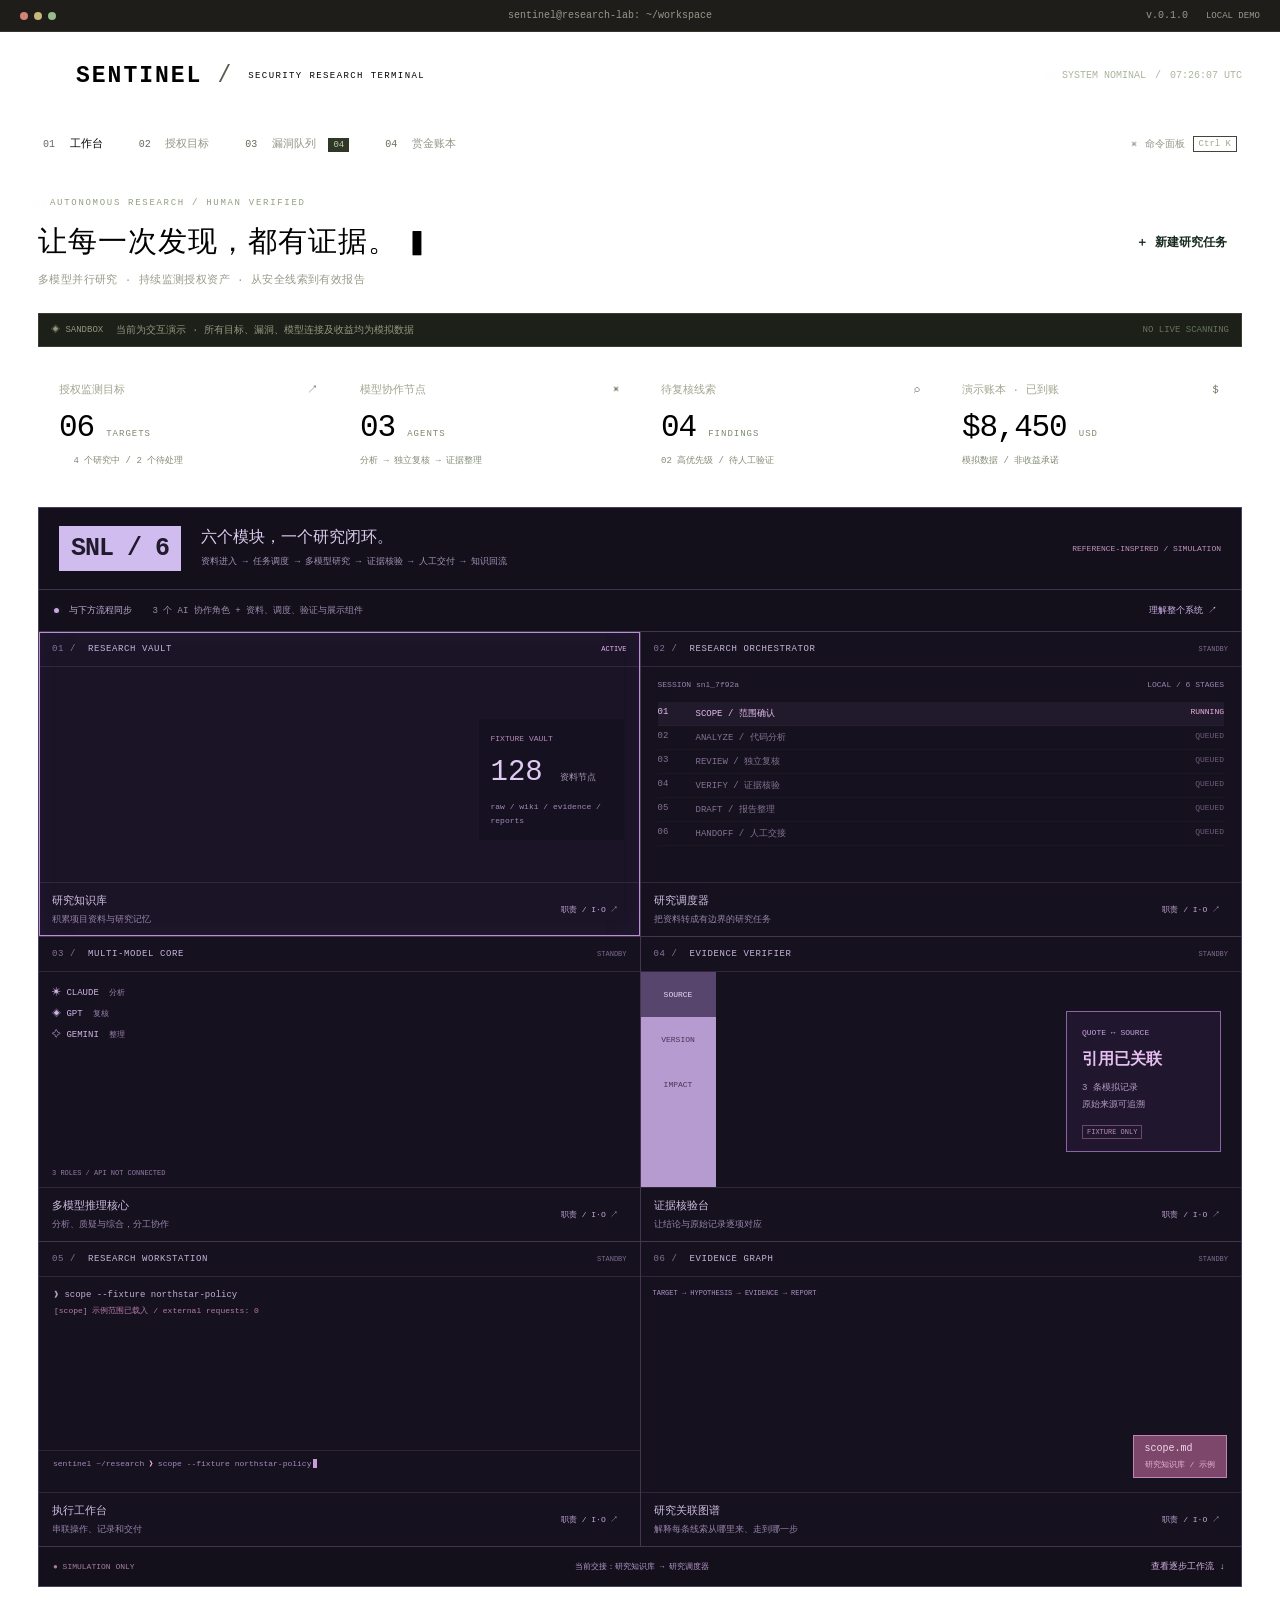
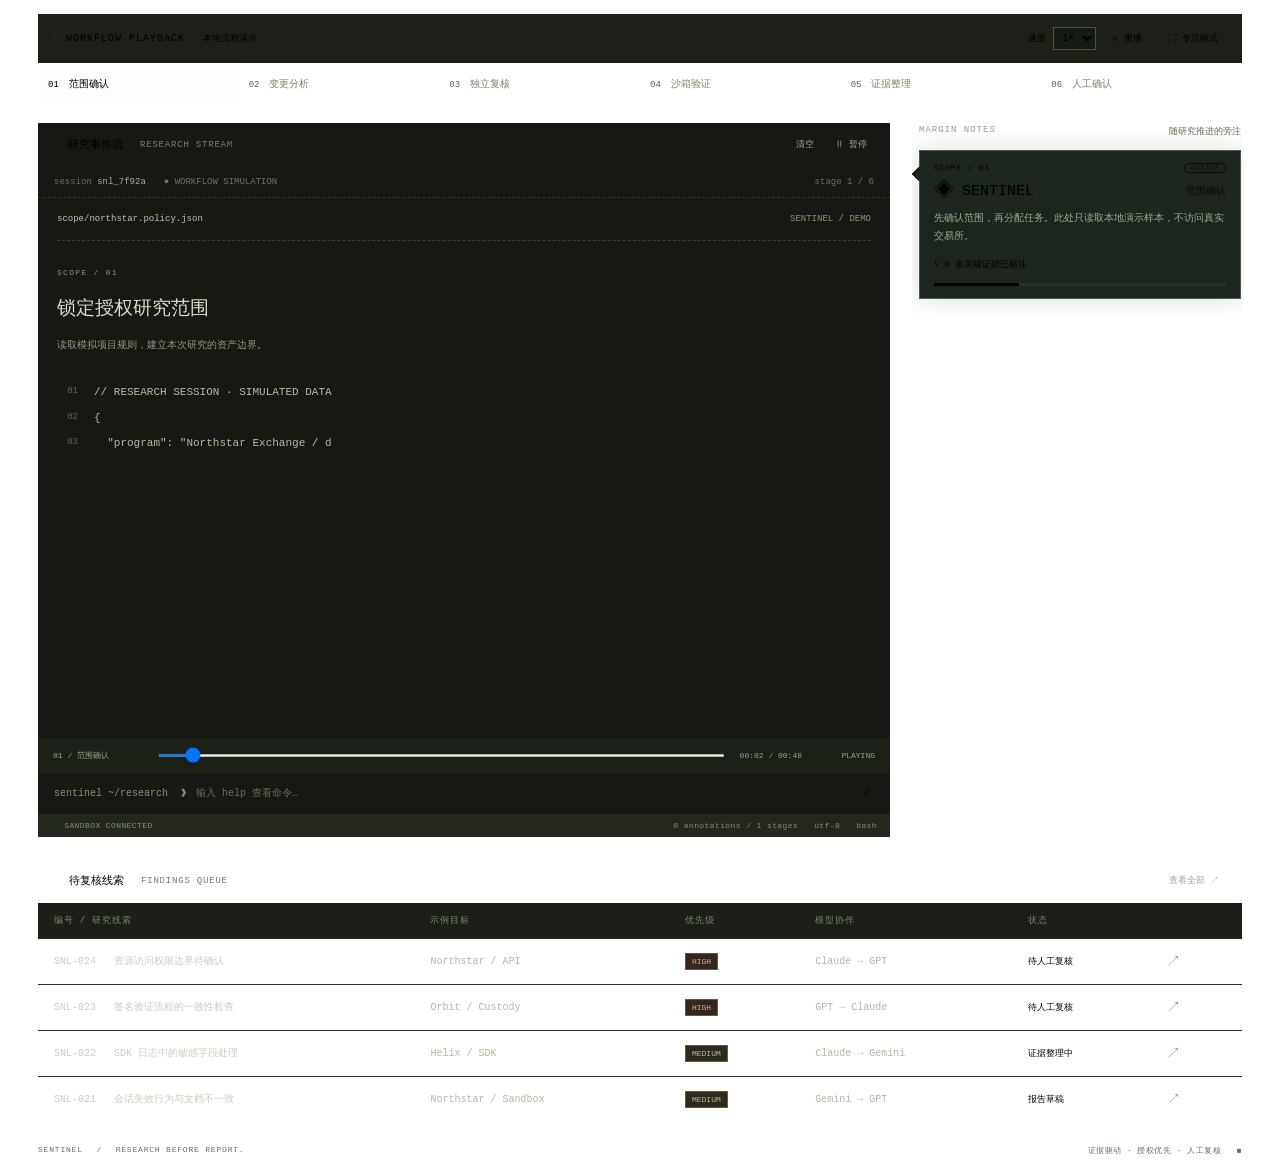
==== commit bc4ceef7: "Add six reference-inspired research modules with animated visuals and role explanations" ====
--- a/SENTINEL-terminal.html
+++ b/SENTINEL-terminal.html
@@ -4,6 +4,7 @@
 :root{--bg:#151613;--panel:#191a17;--line:#34372f;--muted:#818778;--text:#d5d8c9;--green:#9fddba;--violet:#b9aceb;--amber:#d7bd75;--red:#dd8e91}*{box-sizing:border-box}body{margin:0;background:var(--bg);color:var(--text);font:12px Consolas,'Cascadia Code','Microsoft YaHei',monospace}button,input,select{font:inherit}button,a,input,select{ -webkit-tap-highlight-color:transparent}button{color:inherit;background:transparent;border:1px solid var(--line);cursor:pointer;padding:7px 12px;transition:background .16s,border-color .16s}button:hover{background:#2b3027;border-color:#75836e}button:focus-visible,a:focus-visible,input:focus-visible,select:focus-visible{outline:2px solid var(--green);outline-offset:3px}button:disabled{cursor:default;opacity:.5}a{color:inherit;text-decoration:none}.windowbar{height:32px;border-bottom:1px solid #34332c;background:#1e1d19;display:flex;align-items:center;justify-content:space-between;padding:0 20px;color:#96998b;font-size:10px}.windowdots{display:flex;gap:6px;width:140px}.windowdots i{width:8px;height:8px;border-radius:50%;background:#cf8474}.windowdots i:nth-child(2){background:#c7b778}.windowdots i:nth-child(3){background:#98bc8c}.version{width:200px;text-align:right}.version b{font-size:9px;margin-left:12px;color:var(--green);font-weight:400}.shell{max-width:1550px;margin:auto;padding:0 38px}.brandbar{height:87px;display:flex;justify-content:space-between;align-items:center}.brand{display:flex;align-items:center;gap:11px;font-size:23px;letter-spacing:2px;font-weight:600}.brand svg{width:27px;height:31px;fill:none;stroke:var(--green);stroke-width:1.6}.brand>span{font-weight:400;color:#555e4e;margin:0 4px}.brand small{font-size:9px;letter-spacing:1.4px;font-weight:400;color:var(--muted)}.topstatus{display:flex;align-items:center;gap:9px;font-size:10px;color:#abb59e}.muted{color:var(--muted)}.dot{display:inline-block;width:5px;height:5px;border-radius:50%;background:var(--green);flex-shrink:0;box-shadow:0 0 7px #9fddba25}.nav{height:49px;border-top:1px solid var(--line);border-bottom:1px solid var(--line);display:flex;justify-content:space-between}.navlinks{display:flex;gap:26px}.nav button{border:0;padding:0 5px;font-size:11px;color:#919786;position:relative}.nav button.active{color:var(--green)}.nav button.active:after{content:'';position:absolute;height:2px;background:var(--green);bottom:-1px;left:0;right:0}.nav button span:first-child{font-size:10px;margin-right:8px;color:#626e59}.nav button b{font-size:9px;background:#303729;padding:2px 5px;margin-left:6px;font-weight:400;color:#bbcfa5}.shortcut{display:flex;align-items:center;gap:8px}.shortcut span{color:var(--muted)!important;margin:0!important}kbd{border:1px solid #414739;font-size:9px;padding:2px 5px;color:#a0a88e;font-weight:400}main{padding-top:30px}.intro{display:flex;align-items:center;justify-content:space-between;gap:20px;padding-bottom:26px}.eyebrow{color:#929e83;font-size:9px;letter-spacing:1.7px;display:flex;align-items:center;gap:7px}h1{font-family:'Microsoft YaHei','Segoe UI',sans-serif;font-size:29px;letter-spacing:1px;line-height:1.4;margin:13px 0 10px;font-weight:500}h1>span:not(.cursor){color:var(--green)}.cursor{font:26px monospace;color:var(--green);margin-left:7px;animation:blink 1.4s step-end infinite}.intro p{font-size:11px;color:#969c8b;margin:0;letter-spacing:.4px}.primary{background:var(--green);border-color:var(--green);color:#16291d;font-weight:600;padding:10px 15px}.primary:hover{background:#c1f2d1;border-color:#c1f2d1}.demoline{border:1px solid #383d30;background:#1c2019;color:#909981;padding:9px 12px;font-size:10px;display:flex;gap:13px;align-items:center}.demoline>span:first-child{color:var(--green);font-size:9px;white-space:nowrap}.right{margin-left:auto;color:#65735d;font-size:9px}.stats{display:grid;grid-template-columns:repeat(4,1fr);border:1px solid var(--line);margin:18px 0 23px}.stats article{padding:17px 21px;border-right:1px solid var(--line)}.stats article:last-child{border-right:0}.stats label{color:#a0a690;font-size:11px;display:flex;justify-content:space-between}.stats label span{color:#67745b}.stats article>div{font-size:31px;font-weight:400;margin:13px 0 9px;letter-spacing:-1.2px}.stats small{font-size:9px;color:#7e8a70;letter-spacing:1px;margin-left:6px}.stats p{margin:0;font-size:9px;color:#838b77}.stats .dot{width:4px;height:4px;margin-right:5px}.amber{color:var(--amber)}.workspace{display:grid;grid-template-columns:minmax(0,1fr) 300px;gap:22px;align-items:stretch}.panel{border:1px solid var(--line);background:var(--panel)}.panelhead{min-height:44px;border-bottom:1px solid var(--line);display:flex;align-items:center;justify-content:space-between;padding:0 16px;gap:10px}.panelhead h2{font-size:11px;font-weight:500;margin:0;display:flex;align-items:center;gap:9px}.panelhead h2 small{font-size:9px;color:#747e69;margin-left:8px;font-weight:400;letter-spacing:.8px}.tools{display:flex;gap:7px}.tools button,.textbutton{font-size:9px;padding:4px 7px;color:#a0a88f}.terminal{display:flex;flex-direction:column;min-width:0;background:#171814}.terminalmeta{padding:10px 16px;color:#68765e;font-size:9px;border-bottom:1px dashed #30372b;display:flex;gap:18px}.terminalmeta b{font-weight:400;color:#a3af94}#streamState{color:var(--green)}.terminalcount{margin-left:auto}.logs{height:467px;overflow:auto;padding:15px 17px;scrollbar-width:thin;scrollbar-color:#47543c transparent;flex:1;min-height:350px;max-height:520px;font-size:10px;line-height:1.85}.logline{display:grid;grid-template-columns:62px 65px 1fr;gap:10px;margin-bottom:8px;animation:appear .3s ease}.logtime{color:#616c56;font-size:9px}.logtag{color:#9fa991;font-size:9px}.logmessage{overflow-wrap:anywhere;color:#b1b9a3}.logline.success .logtag,.logline.success strong{color:var(--green)}.logline.review .logtag{color:var(--violet)}.logline.warn .logtag,.logline.warn strong{color:var(--amber)}.logline.system .logtag{color:#7aa89a}.logline strong{font-weight:400;color:#d7dfc9}.logblock{padding:9px 12px;border-left:2px solid var(--green);background:#9fddba09;color:#bdd5b7;margin-top:5px}.logline.review .logblock{border-color:var(--violet);background:#b9aceb09;color:#c1b8dc}.logline.warn .logblock{border-color:var(--amber);background:#d7bd7509;color:#cfbf91}.logline code{color:var(--green);background:#293123;padding:1px 4px;font-size:10px}.commandline{display:flex;gap:10px;align-items:center;border-top:1px solid var(--line);padding:12px 16px;font-size:10px}.commandline label{white-space:nowrap;color:#849173}.commandline label span{color:var(--green)}.commandline label b{margin-left:7px;color:var(--green)}.commandline input{flex:1;min-width:50px;border:0;background:transparent;color:var(--text);outline:none;padding:3px 0;font-size:10px}.commandline input::placeholder{color:#636e58}.commandline button{padding:1px 5px;border:0;color:var(--green)}.terminalfooter{padding:7px 13px;background:#23271e;color:#818d72;display:flex;gap:16px;font-size:8px;letter-spacing:.4px}.terminalfooter>span:first-child{margin-right:auto}.terminalfooter .dot{width:4px;height:4px;margin-right:4px}.notes{display:flex;flex-direction:column;gap:12px}.asideheading{color:#969f87;font-size:9px;letter-spacing:1px;display:flex;justify-content:space-between;padding:1px 0 2px}.asideheading span{color:#616e55;letter-spacing:0;font-size:9px}.agent{border:1px solid #455b49;background:#1c251e;padding:12px 14px;position:relative}.agent:before{content:'';position:absolute;left:-6px;top:18px;border-left:1px solid currentColor;border-bottom:1px solid currentColor;width:9px;height:9px;transform:rotate(45deg);background:inherit}.mint{color:var(--green)}.violet{color:var(--violet);border-color:#534c69;background:#221f2b}.ambercard{color:var(--amber);border-color:#5c533b;background:#27241b}.agenthead{display:flex;justify-content:space-between;font-size:8px;letter-spacing:.8px}.badge{border:1px solid currentColor;border-radius:9px;padding:0px 5px;font-size:7px;opacity:.7}.agent h3{font-size:15px;font-weight:500;margin:10px 0;display:flex;align-items:center;gap:8px}.agent h3 small{margin-left:auto;font-size:10px;font-weight:400;opacity:.7}.agenticon{font-style:normal;font-size:20px;line-height:16px}.agent p{font-size:10px;line-height:1.8;margin:0 0 11px;color:#9da993}.violet p{color:#a69eb8}.ambercard p{color:#aca185}.agenttask{font-size:8px;display:flex;align-items:center;gap:6px}.progress{height:3px;background:#ffffff0c;margin:10px 0 6px}.progress i{height:3px;display:block;background:currentColor;transition:width 1s}.agent footer{display:flex;justify-content:space-between;font-size:8px;opacity:.65}.human{display:flex;gap:10px;color:#a0a88f;padding:1px 4px;font-size:10px;align-items:flex-start;margin-top:auto}.human>span{font-size:22px;color:var(--green)}.human p{font-size:9px;color:#737f66;margin:5px 0 0}.findingspanel{margin-top:22px}.square{height:6px;width:6px;background:var(--amber)}.tablewrap{overflow-x:auto}table{width:100%;border-collapse:collapse;text-align:left;white-space:nowrap}th{color:#79856b;font-size:9px;font-weight:400;letter-spacing:.8px;background:#1c1f18;padding:11px 16px}td{border-top:1px solid #2b3025;padding:13px 16px;font-size:10px;color:#b1b9a2}tbody tr:hover{background:#a4c38d05}.findinglink{border:0;padding:0;color:#c8d0bb;text-align:left}.findinglink:hover{background:none;color:var(--green);border:0}.severity{font-size:8px;padding:3px 6px;border:1px solid #735047;color:#dfac8c;background:#33261e}.severity.MEDIUM{border-color:#625b3d;color:var(--amber);background:#2e2a1d}.state{font-size:9px;color:var(--violet)}.minttext{color:var(--green)}.arrowbutton{border:0;color:#9bac89;font-size:15px;padding:0 4px}.pagefooter{display:flex;justify-content:space-between;font-size:8px;color:#65715a;padding:23px 0;letter-spacing:.8px}.pagefooter b{color:var(--green);margin:0 8px;font-weight:400}.pagefooter>span:last-child{letter-spacing:.5px}.pagefooter .minttext{margin-left:10px}.alternate{min-height:570px}.sectionheading{display:flex;justify-content:space-between;align-items:center;padding:0 0 20px}.sectionheading h2{font-size:15px;font-weight:500}.sectionheading span{color:var(--muted);font-size:10px}.targetgrid{display:grid;grid-template-columns:repeat(3,1fr);gap:18px}.targetcard{border:1px solid var(--line);background:var(--panel);padding:20px}.targetcard h3{font-size:15px;font-weight:500;margin:17px 0 8px}.targetcard p{color:var(--muted);font-size:10px;line-height:1.8}.targetcard .targettop{display:flex;justify-content:space-between;color:var(--green);font-size:9px}.targetcard button{margin-top:12px;width:100%;font-size:10px}.filters{display:flex;gap:6px}.filters button{font-size:9px;padding:5px 8px}.filters .selected{color:var(--green);border-color:#6c9e76;background:#9fddba0b}.ledgerintro{padding:30px 25px}.ledgerintro strong{display:block;font-size:42px;margin:12px 0;color:var(--green);font-weight:400}.ledgerintro small{font-size:12px;color:var(--muted)}.ledgerintro p{color:var(--muted);font-size:10px}dialog{width:min(560px,calc(100vw - 32px));padding:25px;background:#1d2019;color:var(--text);border:1px solid #617052;box-shadow:0 20px 100px #0008;max-height:85vh;overflow:auto}dialog::backdrop{background:#090c09b8;backdrop-filter:blur(5px)}.dialoghead{display:flex;justify-content:space-between;align-items:center;color:var(--green);font-size:10px;letter-spacing:1px}.dialoghead button{padding:0 7px;border:0;font-size:24px;line-height:24px}dialog h2{font-size:21px;font-weight:500;margin:22px 0 10px}dialog p{color:#9da78f;font-size:11px;line-height:1.9}dialog label{display:block;font-size:11px;color:#a4b197;margin:20px 0}dialog input:not([type=checkbox]),dialog select{display:block;width:100%;background:#141810;border:1px solid #444f39;color:var(--text);padding:11px;margin-top:8px}dialog fieldset{border:1px solid var(--line);margin:20px 0;padding:10px 14px}dialog legend{color:var(--muted);font-size:10px}dialog fieldset label{display:inline-flex;gap:5px;margin:8px 12px 8px 0;font-size:9px}dialog form>.primary{width:100%;margin-top:8px}.dialogactions{display:flex;justify-content:space-between;gap:12px;border-top:1px solid var(--line);padding-top:20px;margin-top:22px}.dialogactions button{font-size:11px}.detailmeta{display:flex;gap:10px;align-items:center;margin-top:18px}.detailsection{border-top:1px dashed var(--line);padding-top:14px;margin-top:18px}.detailsection h3{font-size:11px;color:var(--green);font-weight:500}.detailsection code{display:block;background:#11160f;padding:12px;font-size:10px;color:#a7bb98;overflow-wrap:anywhere;line-height:1.9}.detailsection ul{padding-left:18px;color:#a5ae99;line-height:2;font-size:11px}#palette>button{display:flex;justify-content:space-between;width:100%;text-align:left;margin-top:9px;padding:12px}#toast{position:fixed;bottom:25px;left:50%;transform:translate(-50%,15px);background:#2d3e2c;border:1px solid #7ca879;color:#d6ecd0;padding:13px 22px;font-size:11px;opacity:0;pointer-events:none;transition:.2s;z-index:100;max-width:90vw}#toast.show{opacity:1;transform:translate(-50%,0)}[hidden]{display:none!important}@keyframes blink{50%{opacity:0}}@keyframes appear{from{opacity:0;transform:translateY(5px)}to{opacity:1;transform:translateY(0)}}@media(min-width:1500px){.logs{height:490px;font-size:11px}.agent p{font-size:11px}}@media(max-width:1100px){.shell{padding:0 23px}.brand small{display:none}.workspace{grid-template-columns:minmax(0,1fr) 260px;gap:15px}.stats article{padding:15px}.topstatus{font-size:9px}.terminalmeta{gap:8px}.terminalcount{display:none}.logline{grid-template-columns:53px 55px 1fr;gap:6px}.logs{padding:12px}.navlinks{gap:16px}}@media(max-width:780px){.shell{padding:0 15px}.windowbar{padding:0 15px}.windowdots{width:50px}.version{width:auto}.version b{display:none}.brandbar{height:72px}.brand{font-size:20px}.topstatus{font-size:0;gap:5px}.topstatus time{font-size:9px}.topstatus>.muted{display:none}.navlinks{gap:12px;flex:1;justify-content:space-between}.nav button{font-size:10px}.nav button span:first-child{display:none}.shortcut{display:none!important}main{padding-top:23px}h1{font-size:24px}.intro{align-items:flex-start;flex-direction:column;gap:17px}.intro .primary{font-size:10px}.intro p{font-size:10px;line-height:1.9}.eyebrow{font-size:8px;letter-spacing:1px}.demoline{line-height:1.8;align-items:flex-start;font-size:9px}.demoline .right{display:none}.stats{grid-template-columns:repeat(2,1fr);margin:15px 0 18px}.stats article:nth-child(2){border-right:0}.stats article:nth-child(-n+2){border-bottom:1px solid var(--line)}.stats article>div{font-size:27px}.workspace{grid-template-columns:1fr}.logs{height:430px;max-height:430px;min-height:0}.notes{display:grid;grid-template-columns:1fr;gap:12px}.asideheading{margin-top:7px}.agent:before{display:none}.agent{padding:14px}.agent h3{margin:8px 0}.agent p{margin-bottom:8px}.human{margin:5px 0}.panelhead{padding:0 12px}.panelhead h2 small{font-size:8px;margin-left:0}.pagefooter{gap:20px;line-height:1.8}.pagefooter>span:last-child{max-width:140px;text-align:right}.targetgrid{grid-template-columns:1fr}.sectionheading{align-items:flex-start;flex-direction:column}.logline{grid-template-columns:50px 51px 1fr;font-size:9px}.logtime,.logtag{font-size:8px}.commandline{padding:10px;font-size:9px;gap:5px}.commandline input{font-size:9px}.terminalfooter{gap:8px}.terminalfooter>span:last-child{display:none}.alternate{min-height:450px}}@media(prefers-reduced-motion:reduce){*,*:before,*:after{animation:none!important;transition:none!important}}
 
 </style><style>.workspace{grid-template-columns:minmax(0,1fr) 330px;gap:0 22px}.workflowbar,.workflowsteps{grid-column:1/-1}.workflowbar{display:flex;justify-content:space-between;align-items:center;padding:13px 15px;border:1px solid var(--line);background:#1d2019}.workflowlabel{display:flex;align-items:center;gap:8px;color:var(--green);font-size:10px;letter-spacing:1px}.workflowlabel>span:last-child{color:var(--muted);font-size:9px;letter-spacing:0;margin-left:10px}.workflowcontrols{display:flex;gap:8px;align-items:center}.workflowcontrols button{font-size:9px;padding:5px 9px}.workflowcontrols label{display:flex;align-items:center;gap:7px;color:var(--muted);font-size:9px}.workflowcontrols select{background:#151a12;border:1px solid #48523d;color:var(--green);padding:4px;font-size:10px}.workflowsteps{display:grid;grid-template-columns:repeat(6,1fr);margin:0 0 18px;border:1px solid var(--line);border-top:0}.workflowsteps button{position:relative;border:0;border-right:1px solid var(--line);padding:14px 10px;color:#78836a;font-size:10px;text-align:left}.workflowsteps button:last-child{border:0}.workflowsteps button span{font-size:9px;margin-right:10px;color:#59654d}.workflowsteps button.current{background:#9fddba09;color:var(--green)}.workflowsteps button.current span,.workflowsteps button.complete span{color:var(--green)}.workflowsteps button.current:after{content:'';position:absolute;bottom:-1px;left:0;right:0;height:2px;background:var(--green)}.workflowsteps button.complete i:after{content:'✓';margin-left:8px;font-style:normal;color:var(--green)}.logs{height:540px;min-height:540px;max-height:540px;flex:none;padding:0 19px 22px;overflow-y:auto;scroll-behavior:smooth}.documenthead{padding:13px 0;border-bottom:1px dashed #34412c;display:flex;justify-content:space-between;gap:10px;font-size:9px;color:#829771}.documenthead>span:first-child{color:#b8c6a8;overflow-wrap:anywhere}.documentintro{padding:23px 0 17px}.documentkicker{font-size:8px;color:#81996f;letter-spacing:1.3px}.documentintro h3{font-size:19px;font-weight:500;color:#d5dfc8;margin:9px 0}.documentintro p{color:#8b9d7d;font-size:10px;margin:0;line-height:1.9}.flow-document{padding-top:8px;color:var(--green)}.flow-document.violet{color:var(--violet);background:none}.flow-document.ambercard{color:var(--amber);background:none}.source-line{display:flex;gap:13px;position:relative;min-height:24px;padding:3px 10px 3px 0;line-height:1.8;font-size:11px;border-left:2px solid transparent;animation:appear .2s ease}.line-number{color:#59654d;font-size:9px;min-width:22px;text-align:right;padding-right:3px;user-select:none}.line-content{white-space:pre-wrap;overflow-wrap:anywhere;color:#afbda0}.source-line.annotated{background:#9fddba11;border-left-color:var(--green)}.source-line.annotated .line-content{color:#c5e5c5}.violet .source-line.annotated{background:#b9aceb15;border-left-color:var(--violet)}.violet .source-line.annotated .line-content{color:#cfc7ec}.ambercard .source-line.annotated{background:#d7bd7514;border-left-color:var(--amber)}.ambercard .source-line.annotated .line-content{color:#dfcf9e}.annotation-index{border:1px solid currentColor;border-radius:3px;align-self:flex-start;margin-left:auto;font-size:8px;padding:0 4px;opacity:.8}.typing-caret{display:inline-block;width:6px;height:12px;background:var(--green);vertical-align:middle;margin-left:2px;animation:blink .7s step-end infinite}.documentresult{opacity:0;transform:translateY(5px);transition:.4s;margin:20px 0 0 36px;color:var(--green);font-size:10px;padding:10px 0;border-top:1px dashed #3d5134}.documentresult.visible{opacity:1;transform:none}.notes{max-height:710px;overflow-y:auto;display:block;padding:0 1px 10px 7px;scrollbar-width:thin;scrollbar-color:#47543c transparent;scroll-behavior:smooth}.asideheading{position:sticky;top:0;z-index:2;background:var(--bg);padding:2px 0 12px}.flow-note{margin:0 0 13px;animation:noteReveal .55s ease;transition:opacity .3s,border-color .3s}.flow-note:not(.current-note){opacity:.58}.flow-note:not(.current-note) .progress{display:none}.flow-note.current-note{box-shadow:0 0 24px #0002}.flow-note .agenttask{font-size:9px;line-height:1.8}.flow-note .progress{margin-bottom:0}.playbackfooter{display:flex;gap:13px;align-items:center;padding:12px 15px;border-top:1px solid var(--line);font-size:8px;color:#93a980;background:#1b2116}.playbackfooter>span:first-child{white-space:nowrap;min-width:90px;color:var(--green)}.playbackfooter input{flex:1;min-width:30px;height:3px;accent-color:var(--green);cursor:pointer}.playbackfooter>span{white-space:nowrap}#flowState{color:var(--green);font-size:8px;width:60px;text-align:right}.workflow-focus .windowbar,.workflow-focus .brandbar,.workflow-focus .nav,.workflow-focus .intro,.workflow-focus .demoline,.workflow-focus .stats,.workflow-focus .findingspanel,.workflow-focus .pagefooter{display:none}.workflow-focus main{padding:18px 0}.workflow-focus .shell{max-width:1750px;padding:0 22px}.workflow-focus .logs{height:calc(100vh - 285px);min-height:420px;max-height:none}.workflow-focus .notes{max-height:calc(100vh - 150px)}@keyframes noteReveal{from{opacity:0;transform:translate(12px,8px)}to{opacity:1;transform:translate(0,0)}}@media(max-width:1100px){.workspace{grid-template-columns:minmax(0,1fr) 280px;gap:0 15px}.source-line{font-size:10px}.workflowsteps button{font-size:9px}.workflowsteps button span{margin-right:6px}}@media(max-width:780px){.workspace{grid-template-columns:1fr}.workflowbar{align-items:flex-start;gap:12px;flex-direction:column}.workflowlabel>span:last-child{margin-left:0}.workflowcontrols{width:100%;justify-content:flex-end}.workflowcontrols label{margin-right:auto}.workflowsteps{grid-template-columns:repeat(3,1fr)}.workflowsteps button{padding:12px 9px}.workflowsteps button:nth-child(-n+3){border-bottom:1px solid var(--line)}.workflowsteps button:nth-child(3){border-right:0}.logs{height:490px;min-height:490px;max-height:490px;padding:0 10px 15px}.source-line{font-size:9px;gap:6px;min-height:25px}.line-number{min-width:18px}.documentintro h3{font-size:17px}.documenthead{font-size:8px}.documenthead>span:last-child{white-space:nowrap}.playbackfooter{gap:7px;padding:12px 9px}.playbackfooter>span:first-child{min-width:74px}.playbackfooter #flowState{display:none}.notes{margin-top:15px;max-height:330px;padding-left:6px}.flow-note{padding:12px}.workflow-focus .logs{height:480px;min-height:480px}.workflow-focus .notes{max-height:300px}.workflow-focus .shell{padding:0 12px}.workflow-focus main{padding-top:12px}}@media(prefers-reduced-motion:reduce){.flow-note,.source-line{animation:none}.notes,.logs{scroll-behavior:auto}.documentresult{transition:none}}
+</style><style>.sixstation{margin-bottom:27px;border:1px solid #4b405e;background:#13101c}.stationmast{padding:18px 20px;display:flex;justify-content:space-between;align-items:center;border-bottom:1px solid #3e354f;gap:15px}.stationmast>div{display:flex;gap:20px;align-items:center}.stationwordmark{font-size:25px;font-weight:600;background:#d1bcef;color:#211a2e;padding:8px 12px;white-space:nowrap;letter-spacing:-1px}.stationmast h2{font-size:16px;font-weight:500;margin:0 0 6px;color:#dbcbed}.stationmast p{font-size:9px;color:#a292b5;margin:0;line-height:1.8}.stationbadge{font-size:8px;color:#c194bf;white-space:nowrap}.stationlegend{display:flex;gap:20px;align-items:center;padding:9px 15px;font-size:9px;color:#9c8bac;border-bottom:1px solid #3e354f}.stationlegend>span:first-child{color:#c2afd6;white-space:nowrap}.stationlegend .dot{background:#c5a9e3;margin-right:5px}.stationlegend button{margin-left:auto;border-color:#4e405e;color:#d0b4e9;font-size:9px;padding:5px 9px}.stationgrid{display:grid;grid-template-columns:1fr 1fr;gap:1px;background:#443650}.stationpanel{background:#15111f;min-width:0;position:relative}.stationpanel.moduleactive{background:#1b1427}.stationpanel.moduleactive:before{content:'';position:absolute;inset:0;pointer-events:none;border:1px solid #bc8ed7;z-index:1;box-shadow:inset 0 0 25px #c695e509}.stationpanel>header{height:35px;padding:0 13px;display:flex;align-items:center;justify-content:space-between;border-bottom:1px solid #30273e}.stationpanel h3{font-size:9px;font-weight:400;letter-spacing:.6px;color:#c6b5d9;margin:0}.stationpanel h3 span{color:#887296;margin-right:6px}.modulestatus{font-size:7px;color:#7f6c92}.moduleactive .modulestatus{color:#e4b6ec}.modulevisual{height:215px;position:relative;overflow:hidden}.modulevisual canvas{width:100%;height:100%;display:block}.stationpanel>footer{display:flex;align-items:center;justify-content:space-between;gap:10px;padding:10px 13px;border-top:1px solid #30273e;min-height:54px}.stationpanel>footer>div{display:flex;flex-direction:column;gap:5px}.stationpanel>footer strong{font-size:11px;font-weight:500;color:#d0bfe1}.stationpanel>footer span{font-size:9px;color:#9683a9}.stationpanel>footer button{font-size:8px;white-space:nowrap;border-color:#554064;color:#c3a8d8;padding:6px 8px}.visualoverlay{position:absolute;right:16px;top:52px;width:145px;background:#15111fbb;padding:12px}.visualoverlay>span{font-size:8px;color:#b388b7}.visualoverlay strong{display:block;font-size:29px;color:#e0c9f2;margin:11px 0;font-weight:400}.visualoverlay small{font-size:9px;color:#a899b6}.visualoverlay p{font-size:8px;line-height:1.8;color:#a08bb4;margin:0}.dispatchbar{display:flex;justify-content:space-between;padding:13px 17px;font-size:8px;color:#9b84ae}.dispatchrows{padding:0 17px}.dispatchrows>div{display:grid;grid-template-columns:30px 1fr 60px;gap:8px;padding:5px 0;border-bottom:1px solid #ffffff06;font-size:9px;color:#847292}.dispatchrows i{font-style:normal;font-size:8px;text-align:right;color:#715d7e}.dispatchrows .dispatchactive{color:#e5bbea;background:#b792db12}.dispatchactive i{color:#eab1dd}.dispatchrows .dispatchdone,.dispatchdone i{color:#aaa0be}.coremodels{position:absolute;top:15px;left:13px;display:flex;flex-direction:column;gap:9px;font-size:9px;color:#d0b2e6}.coremodels small{font-size:8px;color:#977fa9;margin-left:5px}.canvaslabel{position:absolute;bottom:10px;left:13px;font-size:7px;color:#9679a7}.evidencetabs{position:absolute;left:0;top:0;bottom:0;width:75px;display:flex;flex-direction:column;background:#b59bd0}.evidencetabs button{border:0;font-size:8px;color:#483454;padding:18px 3px}.evidencetabs .active{color:#ead8f4;background:#58456d}.evidencebody{margin-left:75px;height:100%;position:relative}.evidencesummary{position:absolute;right:20px;top:39px;padding:13px 15px;background:#22172fdf;border:1px solid #8c63a7;min-width:155px}.evidencesummary>span:first-child{font-size:8px;color:#c6a3df}.evidencesummary strong{display:block;font-size:16px;color:#e4bfef;margin:10px 0}.evidencesummary p{font-size:9px;line-height:1.9;color:#b69bc8;margin:0 0 10px}.evidenceflag{font-size:7px;color:#bb8eb2;border:1px solid #6e486c;padding:2px 4px}.workstationoutput{height:173px;overflow:auto;padding:12px 15px 0;scrollbar-width:thin;scrollbar-color:#4b365c transparent}.workstationoutput>div{font-size:9px;margin-bottom:8px;color:#bfadd2;animation:appear .3s ease}.workstationoutput p{margin:5px 0;color:#b67caa;font-size:8px}.workstationprompt{padding:8px 14px;font-size:8px;color:#a48abb;border-top:1px solid #2f233b;white-space:nowrap}.workstationprompt>span:first-child{color:#df9cca}.workstationprompt .typing-caret{height:9px;width:4px;background:#c89cdc}.graphbreadcrumb{position:absolute;left:12px;top:12px;font-size:7px;color:#ae91c5}.graphfocus{position:absolute;bottom:14px;right:14px;border:1px solid #c183b6;background:#7d476b;color:#f2d8eb;padding:7px 11px;font-size:10px}.graphfocus span{display:block;font-size:8px;margin-top:5px;color:#e4b2d5}.stationhandoff{display:flex;justify-content:space-between;align-items:center;padding:11px 14px;gap:15px;border-top:1px solid #43314f;color:#b397c9;font-size:8px}.stationhandoff>span:first-child{color:#a57d9d;white-space:nowrap}.stationhandoff button{border:0;font-size:9px;padding:2px;color:#d7b3e3}.moduleDialog{border-color:#9470a8;background:#1c1626}.moduleDialog .dialoghead,.moduleDialog .moduleRole{color:#d3afe7}.moduleReference{color:#9682a9;font-size:9px;padding:10px 0;border-bottom:1px solid #45324f}.moduleio{display:grid;grid-template-columns:115px 1fr;gap:16px 10px;margin:23px 0;font-size:11px;line-height:1.9}.moduleio dt{color:#ba99d0;font-size:9px}.moduleio dd{margin:0;color:#c3b4ce}.moduleartifact{display:block;padding:12px;background:#130e1b;color:#ba98d1;font-size:9px;overflow-wrap:anywhere}.moduleboundary{border-left:2px solid #aa7d9b;padding-left:12px!important;color:#ad92af!important;font-size:10px!important}.conceptflow{display:flex;flex-direction:column;gap:7px;margin:19px 0}.conceptflow button{display:flex;justify-content:space-between;gap:10px;text-align:left;border-color:#4d365d;padding:11px;color:#d4b5e6;font-size:10px}.conceptflow small{color:#9e85af;font-size:9px;line-height:1.7}.moduleDialog .detailsection{border-color:#47334f}.moduleDialog .detailsection h3{color:#d1a9e2}.workflow-focus .sixstation{display:none}@media(min-width:1500px){.modulevisual{height:245px}}@media(max-width:900px){.stationmast{padding:15px}.stationbadge{display:none}.visualoverlay{right:8px;width:120px}.stationlegend{gap:12px}.stationlegend>span:nth-child(2){font-size:8px}.dispatchrows{padding:0 10px}.dispatchbar{padding:13px 10px}.dispatchrows>div{font-size:8px}}@media(max-width:650px){.stationgrid{grid-template-columns:1fr}.stationmast>div{gap:12px;align-items:flex-start}.stationwordmark{font-size:21px;padding:7px}.stationmast h2{font-size:14px;line-height:1.6}.stationmast p{font-size:8px}.stationlegend{flex-wrap:wrap;gap:8px;font-size:8px}.stationlegend>span:nth-child(2){order:3;width:100%;line-height:1.8}.stationlegend button{font-size:8px}.modulevisual{height:220px}.stationhandoff{flex-wrap:wrap;gap:10px}.stationhandoff>span:nth-child(2){order:3;width:100%}.stationhandoff button{font-size:8px}.moduleio{grid-template-columns:1fr;gap:6px;font-size:11px}.moduleio dd{margin-bottom:12px}.conceptflow button{flex-direction:column;gap:5px}.conceptflow small{font-size:9px}}
 </style></head>
 <body>
 <header class="windowbar"><div class="windowdots"><i></i><i></i><i></i></div><span>sentinel@research-lab: ~/workspace</span><span class="version">v.0.1.0 <b>LOCAL DEMO</b></span></header>
@@ -103,6 +104,38 @@
 replay();requestAnimationFrame(frame);
 })();
 
+</script><script>/* Six visual modules inspired by the supplied reference; all data is simulated. */
+(()=>{
+const modules=[
+{id:'vault',n:'01',en:'RESEARCH VAULT',name:'研究知识库',reference:'OBSIDIAN VAULT',role:'积累项目资料与研究记忆',input:'授权范围、公开代码快照、安全公告、历史复核记录。',output:'可检索的资料索引、版本记录及资料之间的关联。',owner:'本地索引 / 资料层',next:'研究调度器',stage:0,boundary:'当前使用固定的示例节点，没有连接 Obsidian 或读取真实交易所资料。',artifact:'vault / northstar / scope.md',icon:'◈'},
+{id:'orchestrator',n:'02',en:'RESEARCH ORCHESTRATOR',name:'研究调度器',reference:'BRAIN.PY READOUT',role:'把资料转成有边界的研究任务',input:'项目规则、资料变更、任务优先级与预算约束。',output:'分配给分析、复核和证据节点的任务，以及可追踪的阶段状态。',owner:'规则引擎 / 调度层',next:'多模型推理核心',stage:1,boundary:'调度器是系统组件，不是一个 AI 模型。当前队列为预设演示，不会启动外部任务。',artifact:'sessions / snl_7f92a / plan.json',icon:'⌘'},
+{id:'core',n:'03',en:'MULTI-MODEL CORE',name:'多模型推理核心',reference:'OBSIDIAN CORE',role:'分析、质疑与综合，分工协作',input:'有明确上下文的代码变更、权限规则与待验证假设。',output:'附来源的研究假设、反例检查清单、待补充证据。',owner:'Claude 分析 / GPT 独立复核 / Gemini 整理',next:'证据核验台',stage:2,boundary:'三种模型均未建立 API 连接。分工是本项目的工作流设计，不代表模型独有能力；模型共识不能代替验证。',artifact:'hypotheses / SNL-024 / review.md',icon:'✳'},
+{id:'evidence',n:'04',en:'EVIDENCE VERIFIER',name:'证据核验台',reference:'FAKE QUOTE SCAN',role:'让结论与原始记录逐项对应',input:'代码位置、受影响版本、引用与隔离环境测试记录。',output:'证据清单、缺失项与可复核的报告素材。',owner:'确定性检查 / 人工复核',next:'执行工作台',stage:3,boundary:'引用匹配并不等于漏洞成立。当前展示固定样本，实际影响尚未验证，不会执行真实漏洞利用。',artifact:'evidence / sandbox-run.fixture.log',icon:'▥'},
+{id:'workstation',n:'05',en:'RESEARCH WORKSTATION',name:'执行工作台',reference:'WORKSTATION ~/brain',role:'串联操作、记录和交付',input:'已确认的任务、授权测试记录、证据索引与人工意见。',output:'任务日志、复核状态、报告草稿与导出文件。',owner:'研究员 / 工作流执行层',next:'关联图谱与知识回流',stage:4,boundary:'这里的命令仅控制本地前端。不会执行系统命令、外部扫描或自动提交报告。',artifact:'reports / SNL-024.draft.md',icon:'❯'},
+{id:'graph',n:'06',en:'EVIDENCE GRAPH',name:'研究关联图谱',reference:'OBSIDIAN GRAPH VIEW',role:'解释每条线索从哪里来、走到哪一步',input:'目标、版本、研究假设、测试证据、报告与审核状态。',output:'从资产到报告的可追踪关系，以及可复用的研究路径。',owner:'关系索引 / 展示层',next:'研究知识库 · 形成闭环',stage:5,boundary:'图上的关系与数字均为示例，不能据此认定真实系统存在漏洞，也不代表已有赏金收入。',artifact:'graph / target → hypothesis → evidence → report',icon:'⌁'}
+];
+const section=document.createElement('section');section.className='sixstation';section.innerHTML='<div class="stationmast"><div><span class="stationwordmark">SNL / 6</span><div><h2>六个模块，一个研究闭环。</h2><p>资料进入 → 任务调度 → 多模型研究 → 证据核验 → 人工交付 → 知识回流</p></div></div><span class="stationbadge">REFERENCE-INSPIRED / SIMULATION</span></div><div class="stationlegend"><span><i class="dot"></i> 与下方流程同步</span><span>3 个 AI 协作角色 + 资料、调度、验证与展示组件</span><button id="conceptButton">理解整个系统 ↗</button></div><div class="stationgrid">'+modules.map(m=>'<article class="stationpanel" data-module="'+m.id+'"><header><h3><span>'+m.n+' /</span> '+m.en+'</h3><span class="modulestatus">STANDBY</span></header><div class="modulevisual" id="visual-'+m.id+'"></div><footer><div><strong>'+m.name+'</strong><span>'+m.role+'</span></div><button data-inspect="'+m.id+'" aria-label="查看'+m.name+'职责">职责 / I·O ↗</button></footer></article>').join('')+'</div><div class="stationhandoff"><span>● SIMULATION ONLY</span><span id="stationHandoff">当前交接：授权范围 → 研究知识库</span><button id="jumpPlayback">查看逐步工作流 ↓</button></div>';
+document.querySelector('#overviewView').prepend(section);
+document.querySelector('#visual-vault').innerHTML='<canvas id="vaultCanvas" aria-label="模拟研究知识库网络"></canvas><div class="visualoverlay"><span>FIXTURE VAULT</span><strong>128 <small>资料节点</small></strong><p>raw / wiki / evidence / reports</p></div>';
+document.querySelector('#visual-orchestrator').innerHTML='<div class="dispatchbar"><span>SESSION snl_7f92a</span><span>LOCAL / 6 STAGES</span></div><div class="dispatchrows">'+['SCOPE / 范围确认','ANALYZE / 代码分析','REVIEW / 独立复核','VERIFY / 证据核验','DRAFT / 报告整理','HANDOFF / 人工交接'].map((s,i)=>'<div data-dispatch="'+i+'"><span>'+String(i+1).padStart(2,'0')+'</span><span>'+s+'</span><i>QUEUED</i></div>').join('')+'</div>';
+document.querySelector('#visual-core').innerHTML='<canvas id="coreCanvas" aria-label="旋转的多模型协作核心"></canvas><div class="coremodels"><span>✳ CLAUDE <small>分析</small></span><span>◈ GPT <small>复核</small></span><span>✧ GEMINI <small>整理</small></span></div><span class="canvaslabel">3 ROLES / API NOT CONNECTED</span>';
+document.querySelector('#visual-evidence').innerHTML='<div class="evidencetabs"><button class="active" data-evidence="source">SOURCE</button><button data-evidence="version">VERSION</button><button data-evidence="impact">IMPACT</button></div><div class="evidencebody"><canvas id="evidenceCanvas" aria-label="引用与来源匹配的模拟矩阵"></canvas><div class="evidencesummary"><span>QUOTE ↔ SOURCE</span><strong id="evidenceStatus">引用已关联</strong><p id="evidenceDescription">3 条模拟记录<br>原始来源可追溯</p><span class="evidenceflag">FIXTURE ONLY</span></div></div>';
+document.querySelector('#visual-workstation').innerHTML='<div class="workstationoutput" id="stationOutput" aria-label="模拟工作流操作记录"></div><div class="workstationprompt">sentinel ~/research <span>❯</span> <span id="stationCommand">scope --fixture</span><i class="typing-caret"></i></div>';
+document.querySelector('#visual-graph').innerHTML='<canvas id="graphCanvas" aria-label="目标到报告的模拟关系图谱"></canvas><div class="graphbreadcrumb">TARGET → HYPOTHESIS → EVIDENCE → REPORT</div><div class="graphfocus" id="graphFocus">scope.md <span>授权范围 / 示例</span></div>';
+const dialog=document.createElement('dialog');dialog.id='moduleDialog';dialog.className='moduleDialog';document.body.append(dialog);
+function inspect(id){const m=modules.find(x=>x.id===id);dialog.innerHTML='<div class="dialoghead"><span>'+m.n+' / '+m.en+'</span><button data-close="moduleDialog" aria-label="关闭">×</button></div><h2>'+m.icon+' '+m.name+'</h2><p class="moduleRole">'+m.role+'</p><div class="moduleReference">视频对应：'+m.reference+'</div><dl class="moduleio"><dt>INPUT / 接收什么</dt><dd>'+m.input+'</dd><dt>PROCESS / 谁负责</dt><dd>'+m.owner+'</dd><dt>OUTPUT / 产出什么</dt><dd>'+m.output+'</dd><dt>NEXT / 交给谁</dt><dd>'+m.next+'</dd></dl><code class="moduleartifact">'+m.artifact+'</code><p class="moduleboundary">'+m.boundary+'</p><div class="dialogactions"><button data-close="moduleDialog">返回控制台</button><button class="primary" id="moduleJump">播放对应阶段 →</button></div>';dialog.showModal();document.querySelector('#moduleJump').onclick=()=>{dialog.close();window.sentinelPlayback.seek(m.stage*8000);if(window.sentinelPlayback.getState().paused)document.querySelector('#pauseLog').click();document.querySelector('.workspace').scrollIntoView({behavior:'smooth',block:'start'})}}
+section.addEventListener('click',e=>{const b=e.target.closest('[data-inspect]');if(b)inspect(b.dataset.inspect)});
+document.querySelector('#conceptButton').onclick=()=>{dialog.innerHTML='<div class="dialoghead"><span>SENTINEL / SYSTEM CONCEPT</span><button data-close="moduleDialog" aria-label="关闭">×</button></div><h2>持续研究，证据闭环。</h2><p>本系统的目标是辅助安全研究员管理授权项目、理解变化、验证线索和整理报告。知识库保存研究上下文，调度器分配任务，AI 分工提出与质疑假设，证据与人工复核决定是否继续。</p><div class="conceptflow">'+modules.map(m=>'<button data-concept-module="'+m.id+'"><span>'+m.n+' / '+m.name+'</span><small>'+m.role+' →</small></button>').join('')+'</div><div class="detailsection"><h3>收益在哪里产生？</h3><p>真实报告通过项目指定渠道提交后，由项目方根据范围、有效性、重复情况及奖励规则审核。赏金不是自动产出；当前页面所有金额、节点和验证结果均为模拟。</p></div><div class="detailsection"><h3>接下来需要连接什么？</h3><p>后端任务服务、资料存储、模型 API、授权测试环境与人工审核。六个面板属于产品模块，视频中没有展示六个 AI 模型名称。</p></div>';dialog.showModal();dialog.querySelectorAll('[data-concept-module]').forEach(b=>b.onclick=()=>inspect(b.dataset.conceptModule))};
+document.querySelector('#jumpPlayback').onclick=()=>document.querySelector('.workspace').scrollIntoView({behavior:'smooth',block:'start'});
+const evidenceModes={source:['引用已关联','3 条模拟记录<br>原始来源可追溯'],version:['版本已定位','demo-a7c29f<br>固定演示样本'],impact:['影响待确认','需要授权复现<br>等待人工验证']};section.querySelectorAll('[data-evidence]').forEach(b=>b.onclick=()=>{section.querySelectorAll('[data-evidence]').forEach(x=>x.classList.toggle('active',x===b));const v=evidenceModes[b.dataset.evidence];document.querySelector('#evidenceStatus').textContent=v[0];document.querySelector('#evidenceDescription').innerHTML=v[1]});
+const events=['scope --fixture northstar-policy','analyze --revision demo-a7c29f','review --counterexamples SNL-024','verify --local-fixture-only','draft --evidence-index SNL-024','handoff --human-review required'];const outputs=['[scope] 示例范围已载入 / external requests: 0','[analysis] 研究假设已建立 / impact unverified','[review] 3 项反例检查已关联','[verify] 4 项固定样本记录已索引','[draft] 本地报告草稿已准备 / not sent','[handoff] 等待研究员确认 / bounty undetermined'];let lastStage=-1;
+function sync(){const s=window.sentinelPlayback.getState();const stage=s.step;const key=stage+":"+s.done;if(key===lastStage)return;lastStage=key;section.querySelectorAll('[data-dispatch]').forEach((row,i)=>{row.classList.toggle('dispatchactive',i===stage);row.classList.toggle('dispatchdone',i<stage||s.done);row.querySelector('i').textContent=i<stage||s.done?'DONE':i===stage?'RUNNING':'QUEUED'});section.querySelectorAll('.stationpanel').forEach((p,i)=>{p.classList.toggle('moduleactive',i===stage);p.querySelector('.modulestatus').textContent=i<stage?'INDEXED':i===stage?'ACTIVE':'STANDBY'});document.querySelector('#stationOutput').innerHTML=events.slice(0,stage+1).map((v,i)=>'<div><span>❯ '+v+'</span><p>'+outputs[i]+'</p></div>').join('');document.querySelector('#stationCommand').textContent=events[stage];document.querySelector('#stationOutput').scrollTop=9999;document.querySelector('#stationHandoff').textContent='当前交接：'+modules[stage].name+' → '+modules[stage].next;document.querySelector('#graphFocus').innerHTML=['scope.md','change-analysis.md','SNL-024.review','sandbox.fixture','report.draft','human-review'][stage]+'<span>'+modules[stage].name+' / 示例</span>'}
+const canvases=['vault','core','evidence','graph'].map(id=>{const c=document.querySelector('#'+id+'Canvas');return {id,c,ctx:c.getContext('2d'),w:0,h:0}});let visible=true;new IntersectionObserver(es=>{visible=es[0].isIntersecting}).observe(section);
+const rand=n=>{const v=Math.sin(n*127.1+311.7)*43758.5453;return v-Math.floor(v)};let lastTime=0,angle=0;
+function line(ctx,x,y,a,b,color,width=1){ctx.strokeStyle=color;ctx.lineWidth=width;ctx.beginPath();ctx.moveTo(x,y);ctx.lineTo(a,b);ctx.stroke()}
+function draw(now){requestAnimationFrame(draw);if(now-lastTime<40||!visible||document.hidden||currentView!=='overview')return;const delta=Math.min(100,now-lastTime);lastTime=now;const state=window.sentinelPlayback.getState();if(!state.paused)angle+=delta*.00024;sync();for(const v of canvases){const {c,ctx,id}=v,w=c.clientWidth,h=c.clientHeight,dpr=Math.min(devicePixelRatio||1,2);if(v.w!==w||v.h!==h){c.width=w*dpr;c.height=h*dpr;v.w=w;v.h=h}ctx.setTransform(dpr,0,0,dpr,0,0);ctx.clearRect(0,0,w,h);if(id==='vault'){const pts=Array.from({length:128},(_,i)=>{const t=i*2.3999+angle*.07,r=Math.sqrt(rand(i+1))*Math.min(w*.35,h*.48);return [w*.38+Math.cos(t)*r*1.3,h*.53+Math.sin(t)*r,i]});for(let i=0;i<pts.length;i++){const a=pts[i],b=pts[(i*7+19)%pts.length];if(i%2===0)line(ctx,a[0],a[1],b[0],b[1],'#b9aceb12');ctx.fillStyle=i%11===state.step?'#eda0cd':'#bfb3e1';ctx.globalAlpha=.4+rand(i+50)*.6;ctx.fillRect(a[0],a[1],i%11===state.step?3:1.5,i%11===state.step?3:1.5)}ctx.globalAlpha=1;ctx.strokeStyle='#c987b3';ctx.strokeRect(pts[20+state.step][0]-5,pts[20+state.step][1]-5,12,12)}else if(id==='core'){const vertices=[[0,-1.25,0],[0,1.25,0],[-1,0,0],[1,0,0],[0,0,-1],[0,0,1]],scale=Math.min(w*.25,h*.43);const pts=vertices.map(([x,y,z])=>{const a=x*Math.cos(angle)-z*Math.sin(angle),b=x*Math.sin(angle)+z*Math.cos(angle);return [w*.5+a*scale,h*.5+y*scale*.88+b*scale*.22]});ctx.shadowBlur=8;ctx.shadowColor='#c2a8eb';for(let i=0;i<6;i++)for(let j=i+1;j<6;j++){if((i===0&&j===1)||(i===2&&j===3)||(i===4&&j===5))continue;line(ctx,...pts[i],...pts[j],'#c8b2f2',1.2)}ctx.shadowBlur=0;ctx.strokeStyle='#a88adf60';ctx.beginPath();ctx.ellipse(w*.5,h*.52,scale*1.5,scale*.24,-.12,0,Math.PI*2);ctx.stroke();line(ctx,0,h*(.3+(Math.sin(angle*.7)+1)*.2),w,h*(.3+(Math.sin(angle*.7)+1)*.2),'#d1b4fa40',2)}else if(id==='evidence'){const cell=5;for(let y=0;y<h;y+=cell)for(let x=0;x<w;x+=cell){const n=rand(x*3+y*17);ctx.fillStyle=n>.55?'#b49ad147':'#cbb0ef13';ctx.fillRect(x,y,2,2)}const scan=(angle*.12%1)*w;ctx.fillStyle='#d898cb26';ctx.fillRect(scan,0,25,h);line(ctx,scan,0,scan,h,'#da9ac3',1)}else{const cy=h*.48;for(let i=0;i<12;i++)line(ctx,i*w/11,0,(i-5.5)*w*.19+w*.5,h,'#ab90d425');for(let i=0;i<7;i++)line(ctx,0,i*h/6,w,i*h/6+(i-3)*8,'#ab90d425');const pts=Array.from({length:6},(_,i)=>[w*.1+i*w*.155,cy+Math.sin(i*1.5+angle*.15)*h*.21]);pts.forEach((p,i)=>{if(i)line(ctx,...pts[i-1],...p,i<=state.step?'#d78ec7':'#755f8950',1.5);ctx.fillStyle=i===state.step?'#efb1de':'#89719f';ctx.fillRect(p[0]-3,p[1]-3,6,6);ctx.fillStyle='#a78bb8';ctx.font='8px Consolas';ctx.fillText(['target','change','hypothesis','evidence','report','review'][i],p[0]-15,p[1]-10)});const focus=pts[state.step];ctx.strokeStyle='#d995c9';ctx.strokeRect(focus[0]-8,focus[1]-8,16,16)}}}
+sync();requestAnimationFrame(draw);window.sentinelModules={items:modules,inspect};
+})();
 </script>
 </body></html>
 
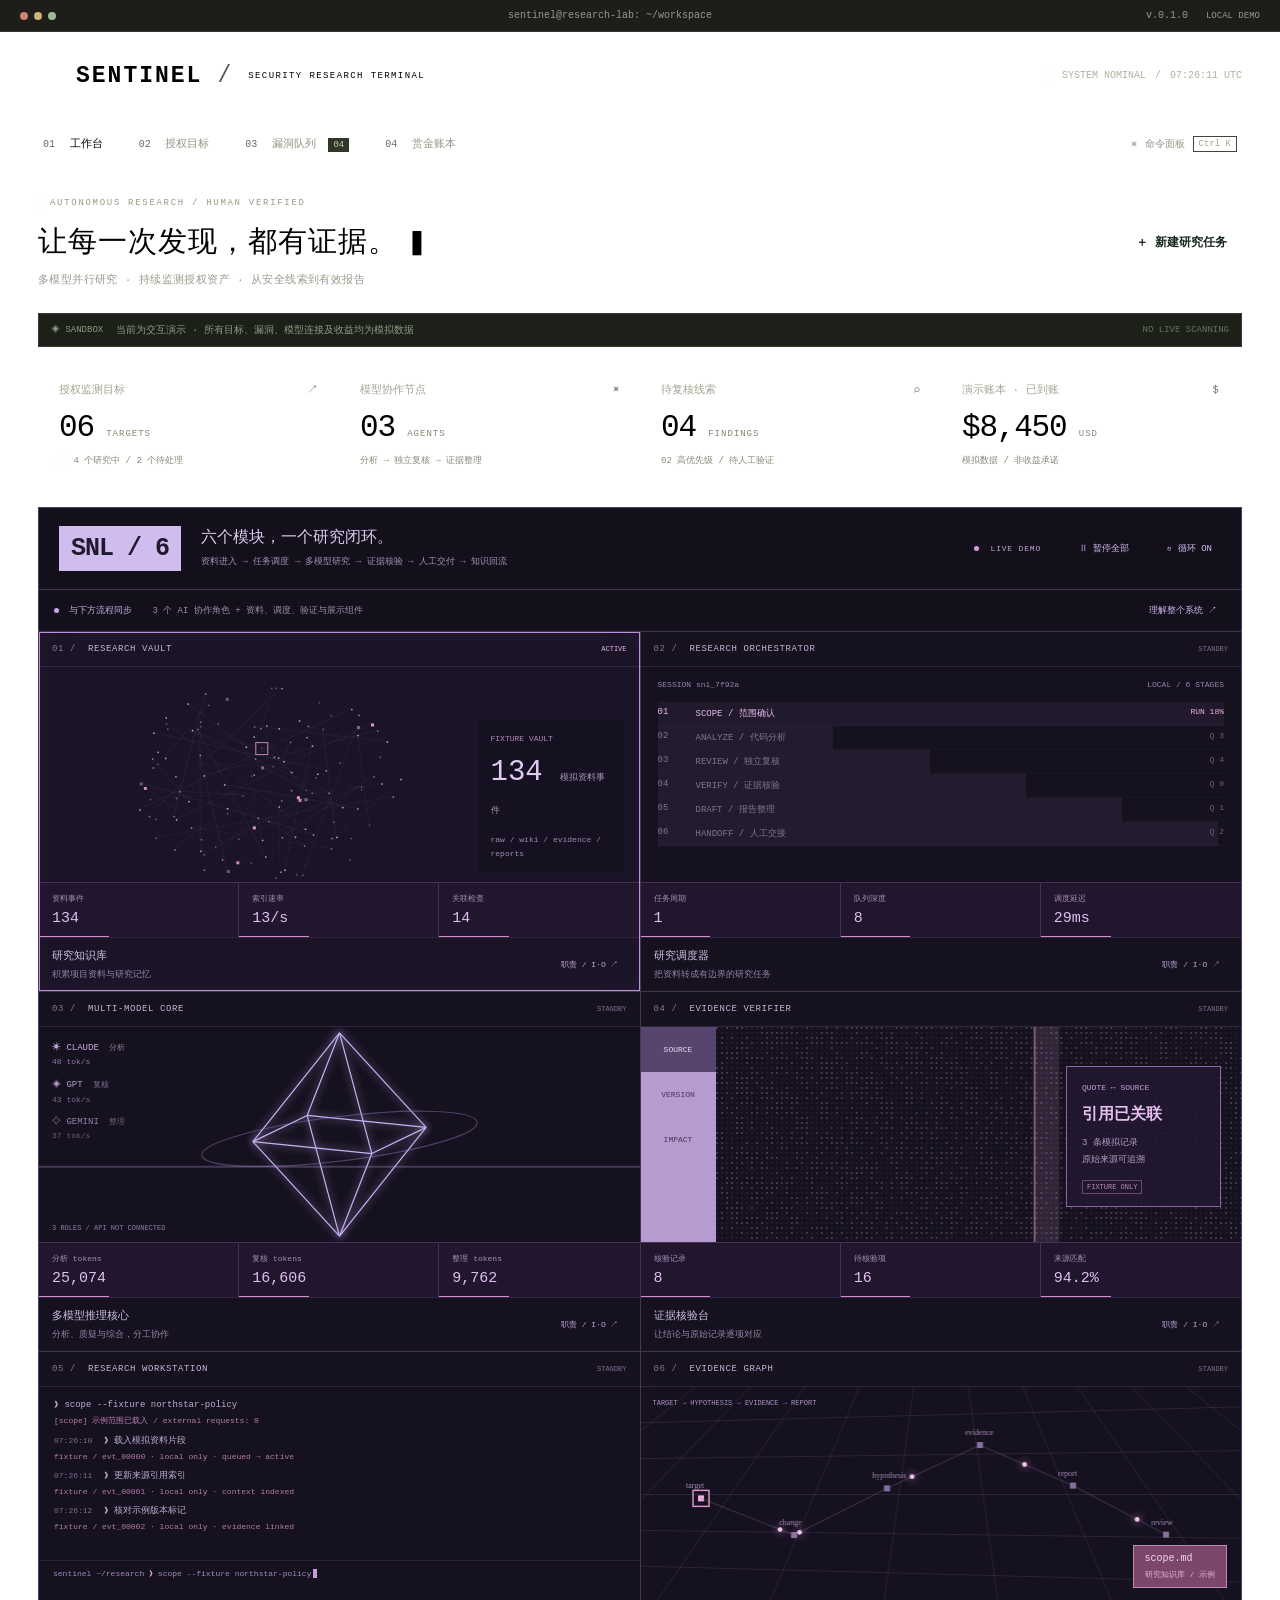
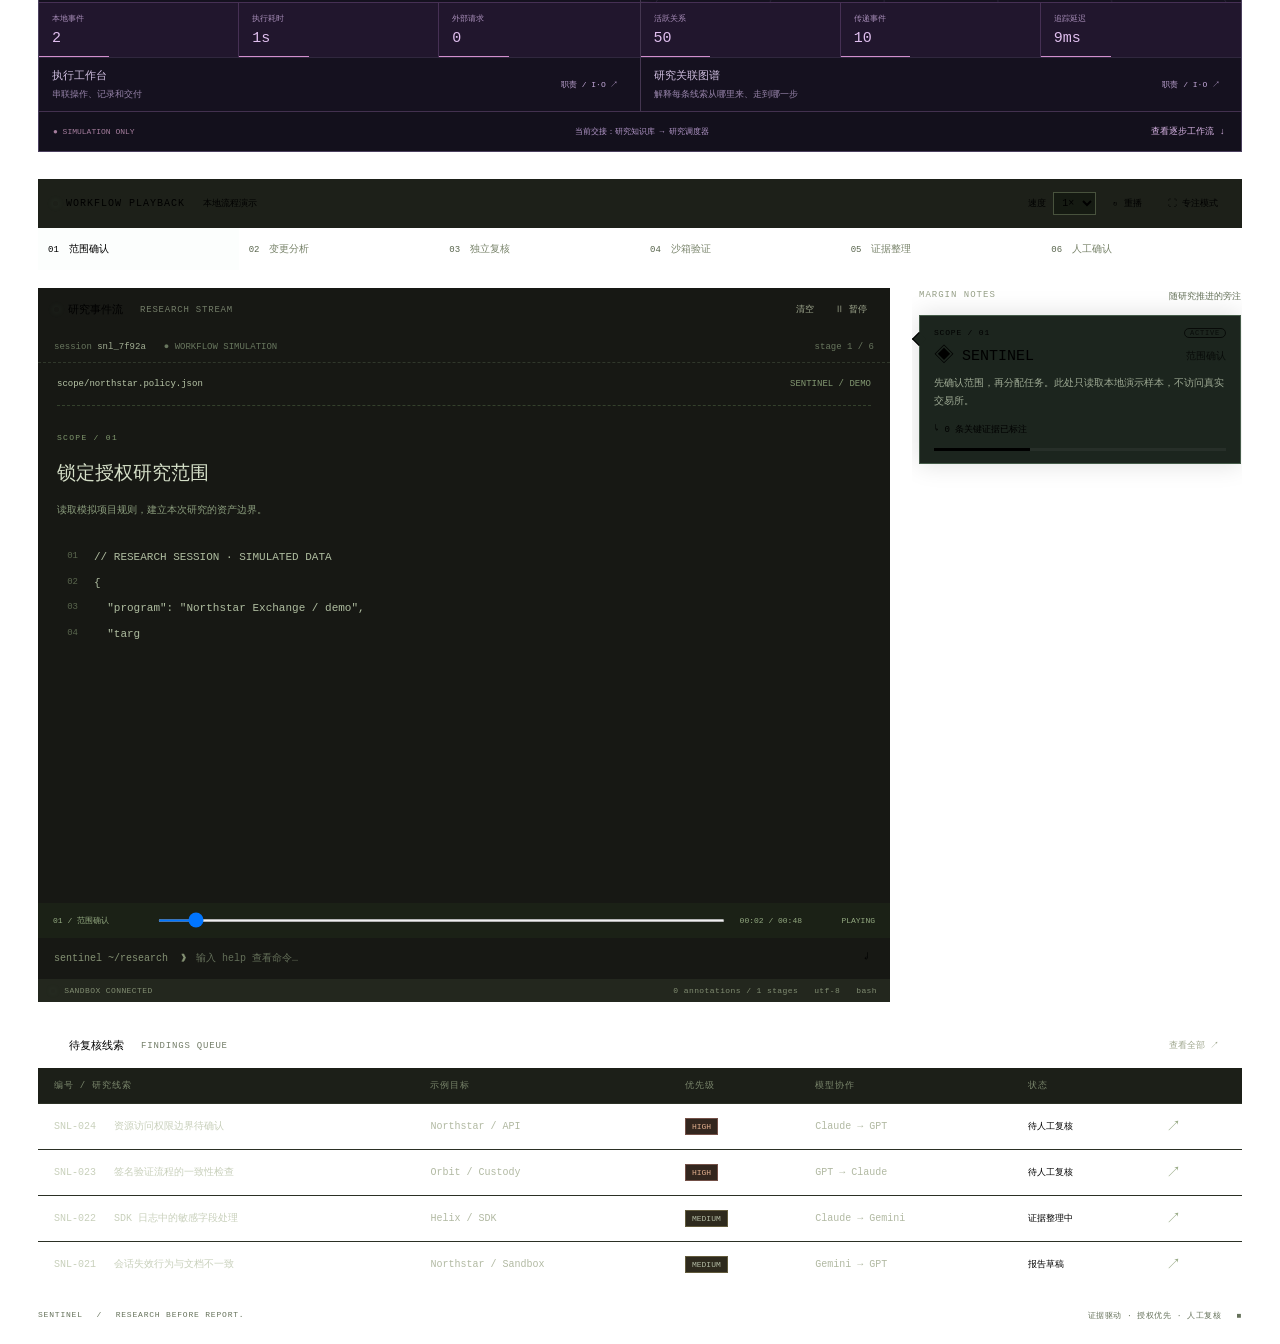
==== commit 53eb9687: "Animate all six panels with continuous simulated telemetry and synchronized pause controls" ====
--- a/SENTINEL-terminal.html
+++ b/SENTINEL-terminal.html
@@ -5,6 +5,7 @@
 
 </style><style>.workspace{grid-template-columns:minmax(0,1fr) 330px;gap:0 22px}.workflowbar,.workflowsteps{grid-column:1/-1}.workflowbar{display:flex;justify-content:space-between;align-items:center;padding:13px 15px;border:1px solid var(--line);background:#1d2019}.workflowlabel{display:flex;align-items:center;gap:8px;color:var(--green);font-size:10px;letter-spacing:1px}.workflowlabel>span:last-child{color:var(--muted);font-size:9px;letter-spacing:0;margin-left:10px}.workflowcontrols{display:flex;gap:8px;align-items:center}.workflowcontrols button{font-size:9px;padding:5px 9px}.workflowcontrols label{display:flex;align-items:center;gap:7px;color:var(--muted);font-size:9px}.workflowcontrols select{background:#151a12;border:1px solid #48523d;color:var(--green);padding:4px;font-size:10px}.workflowsteps{display:grid;grid-template-columns:repeat(6,1fr);margin:0 0 18px;border:1px solid var(--line);border-top:0}.workflowsteps button{position:relative;border:0;border-right:1px solid var(--line);padding:14px 10px;color:#78836a;font-size:10px;text-align:left}.workflowsteps button:last-child{border:0}.workflowsteps button span{font-size:9px;margin-right:10px;color:#59654d}.workflowsteps button.current{background:#9fddba09;color:var(--green)}.workflowsteps button.current span,.workflowsteps button.complete span{color:var(--green)}.workflowsteps button.current:after{content:'';position:absolute;bottom:-1px;left:0;right:0;height:2px;background:var(--green)}.workflowsteps button.complete i:after{content:'✓';margin-left:8px;font-style:normal;color:var(--green)}.logs{height:540px;min-height:540px;max-height:540px;flex:none;padding:0 19px 22px;overflow-y:auto;scroll-behavior:smooth}.documenthead{padding:13px 0;border-bottom:1px dashed #34412c;display:flex;justify-content:space-between;gap:10px;font-size:9px;color:#829771}.documenthead>span:first-child{color:#b8c6a8;overflow-wrap:anywhere}.documentintro{padding:23px 0 17px}.documentkicker{font-size:8px;color:#81996f;letter-spacing:1.3px}.documentintro h3{font-size:19px;font-weight:500;color:#d5dfc8;margin:9px 0}.documentintro p{color:#8b9d7d;font-size:10px;margin:0;line-height:1.9}.flow-document{padding-top:8px;color:var(--green)}.flow-document.violet{color:var(--violet);background:none}.flow-document.ambercard{color:var(--amber);background:none}.source-line{display:flex;gap:13px;position:relative;min-height:24px;padding:3px 10px 3px 0;line-height:1.8;font-size:11px;border-left:2px solid transparent;animation:appear .2s ease}.line-number{color:#59654d;font-size:9px;min-width:22px;text-align:right;padding-right:3px;user-select:none}.line-content{white-space:pre-wrap;overflow-wrap:anywhere;color:#afbda0}.source-line.annotated{background:#9fddba11;border-left-color:var(--green)}.source-line.annotated .line-content{color:#c5e5c5}.violet .source-line.annotated{background:#b9aceb15;border-left-color:var(--violet)}.violet .source-line.annotated .line-content{color:#cfc7ec}.ambercard .source-line.annotated{background:#d7bd7514;border-left-color:var(--amber)}.ambercard .source-line.annotated .line-content{color:#dfcf9e}.annotation-index{border:1px solid currentColor;border-radius:3px;align-self:flex-start;margin-left:auto;font-size:8px;padding:0 4px;opacity:.8}.typing-caret{display:inline-block;width:6px;height:12px;background:var(--green);vertical-align:middle;margin-left:2px;animation:blink .7s step-end infinite}.documentresult{opacity:0;transform:translateY(5px);transition:.4s;margin:20px 0 0 36px;color:var(--green);font-size:10px;padding:10px 0;border-top:1px dashed #3d5134}.documentresult.visible{opacity:1;transform:none}.notes{max-height:710px;overflow-y:auto;display:block;padding:0 1px 10px 7px;scrollbar-width:thin;scrollbar-color:#47543c transparent;scroll-behavior:smooth}.asideheading{position:sticky;top:0;z-index:2;background:var(--bg);padding:2px 0 12px}.flow-note{margin:0 0 13px;animation:noteReveal .55s ease;transition:opacity .3s,border-color .3s}.flow-note:not(.current-note){opacity:.58}.flow-note:not(.current-note) .progress{display:none}.flow-note.current-note{box-shadow:0 0 24px #0002}.flow-note .agenttask{font-size:9px;line-height:1.8}.flow-note .progress{margin-bottom:0}.playbackfooter{display:flex;gap:13px;align-items:center;padding:12px 15px;border-top:1px solid var(--line);font-size:8px;color:#93a980;background:#1b2116}.playbackfooter>span:first-child{white-space:nowrap;min-width:90px;color:var(--green)}.playbackfooter input{flex:1;min-width:30px;height:3px;accent-color:var(--green);cursor:pointer}.playbackfooter>span{white-space:nowrap}#flowState{color:var(--green);font-size:8px;width:60px;text-align:right}.workflow-focus .windowbar,.workflow-focus .brandbar,.workflow-focus .nav,.workflow-focus .intro,.workflow-focus .demoline,.workflow-focus .stats,.workflow-focus .findingspanel,.workflow-focus .pagefooter{display:none}.workflow-focus main{padding:18px 0}.workflow-focus .shell{max-width:1750px;padding:0 22px}.workflow-focus .logs{height:calc(100vh - 285px);min-height:420px;max-height:none}.workflow-focus .notes{max-height:calc(100vh - 150px)}@keyframes noteReveal{from{opacity:0;transform:translate(12px,8px)}to{opacity:1;transform:translate(0,0)}}@media(max-width:1100px){.workspace{grid-template-columns:minmax(0,1fr) 280px;gap:0 15px}.source-line{font-size:10px}.workflowsteps button{font-size:9px}.workflowsteps button span{margin-right:6px}}@media(max-width:780px){.workspace{grid-template-columns:1fr}.workflowbar{align-items:flex-start;gap:12px;flex-direction:column}.workflowlabel>span:last-child{margin-left:0}.workflowcontrols{width:100%;justify-content:flex-end}.workflowcontrols label{margin-right:auto}.workflowsteps{grid-template-columns:repeat(3,1fr)}.workflowsteps button{padding:12px 9px}.workflowsteps button:nth-child(-n+3){border-bottom:1px solid var(--line)}.workflowsteps button:nth-child(3){border-right:0}.logs{height:490px;min-height:490px;max-height:490px;padding:0 10px 15px}.source-line{font-size:9px;gap:6px;min-height:25px}.line-number{min-width:18px}.documentintro h3{font-size:17px}.documenthead{font-size:8px}.documenthead>span:last-child{white-space:nowrap}.playbackfooter{gap:7px;padding:12px 9px}.playbackfooter>span:first-child{min-width:74px}.playbackfooter #flowState{display:none}.notes{margin-top:15px;max-height:330px;padding-left:6px}.flow-note{padding:12px}.workflow-focus .logs{height:480px;min-height:480px}.workflow-focus .notes{max-height:300px}.workflow-focus .shell{padding:0 12px}.workflow-focus main{padding-top:12px}}@media(prefers-reduced-motion:reduce){.flow-note,.source-line{animation:none}.notes,.logs{scroll-behavior:auto}.documentresult{transition:none}}
 </style><style>.sixstation{margin-bottom:27px;border:1px solid #4b405e;background:#13101c}.stationmast{padding:18px 20px;display:flex;justify-content:space-between;align-items:center;border-bottom:1px solid #3e354f;gap:15px}.stationmast>div{display:flex;gap:20px;align-items:center}.stationwordmark{font-size:25px;font-weight:600;background:#d1bcef;color:#211a2e;padding:8px 12px;white-space:nowrap;letter-spacing:-1px}.stationmast h2{font-size:16px;font-weight:500;margin:0 0 6px;color:#dbcbed}.stationmast p{font-size:9px;color:#a292b5;margin:0;line-height:1.8}.stationbadge{font-size:8px;color:#c194bf;white-space:nowrap}.stationlegend{display:flex;gap:20px;align-items:center;padding:9px 15px;font-size:9px;color:#9c8bac;border-bottom:1px solid #3e354f}.stationlegend>span:first-child{color:#c2afd6;white-space:nowrap}.stationlegend .dot{background:#c5a9e3;margin-right:5px}.stationlegend button{margin-left:auto;border-color:#4e405e;color:#d0b4e9;font-size:9px;padding:5px 9px}.stationgrid{display:grid;grid-template-columns:1fr 1fr;gap:1px;background:#443650}.stationpanel{background:#15111f;min-width:0;position:relative}.stationpanel.moduleactive{background:#1b1427}.stationpanel.moduleactive:before{content:'';position:absolute;inset:0;pointer-events:none;border:1px solid #bc8ed7;z-index:1;box-shadow:inset 0 0 25px #c695e509}.stationpanel>header{height:35px;padding:0 13px;display:flex;align-items:center;justify-content:space-between;border-bottom:1px solid #30273e}.stationpanel h3{font-size:9px;font-weight:400;letter-spacing:.6px;color:#c6b5d9;margin:0}.stationpanel h3 span{color:#887296;margin-right:6px}.modulestatus{font-size:7px;color:#7f6c92}.moduleactive .modulestatus{color:#e4b6ec}.modulevisual{height:215px;position:relative;overflow:hidden}.modulevisual canvas{width:100%;height:100%;display:block}.stationpanel>footer{display:flex;align-items:center;justify-content:space-between;gap:10px;padding:10px 13px;border-top:1px solid #30273e;min-height:54px}.stationpanel>footer>div{display:flex;flex-direction:column;gap:5px}.stationpanel>footer strong{font-size:11px;font-weight:500;color:#d0bfe1}.stationpanel>footer span{font-size:9px;color:#9683a9}.stationpanel>footer button{font-size:8px;white-space:nowrap;border-color:#554064;color:#c3a8d8;padding:6px 8px}.visualoverlay{position:absolute;right:16px;top:52px;width:145px;background:#15111fbb;padding:12px}.visualoverlay>span{font-size:8px;color:#b388b7}.visualoverlay strong{display:block;font-size:29px;color:#e0c9f2;margin:11px 0;font-weight:400}.visualoverlay small{font-size:9px;color:#a899b6}.visualoverlay p{font-size:8px;line-height:1.8;color:#a08bb4;margin:0}.dispatchbar{display:flex;justify-content:space-between;padding:13px 17px;font-size:8px;color:#9b84ae}.dispatchrows{padding:0 17px}.dispatchrows>div{display:grid;grid-template-columns:30px 1fr 60px;gap:8px;padding:5px 0;border-bottom:1px solid #ffffff06;font-size:9px;color:#847292}.dispatchrows i{font-style:normal;font-size:8px;text-align:right;color:#715d7e}.dispatchrows .dispatchactive{color:#e5bbea;background:#b792db12}.dispatchactive i{color:#eab1dd}.dispatchrows .dispatchdone,.dispatchdone i{color:#aaa0be}.coremodels{position:absolute;top:15px;left:13px;display:flex;flex-direction:column;gap:9px;font-size:9px;color:#d0b2e6}.coremodels small{font-size:8px;color:#977fa9;margin-left:5px}.canvaslabel{position:absolute;bottom:10px;left:13px;font-size:7px;color:#9679a7}.evidencetabs{position:absolute;left:0;top:0;bottom:0;width:75px;display:flex;flex-direction:column;background:#b59bd0}.evidencetabs button{border:0;font-size:8px;color:#483454;padding:18px 3px}.evidencetabs .active{color:#ead8f4;background:#58456d}.evidencebody{margin-left:75px;height:100%;position:relative}.evidencesummary{position:absolute;right:20px;top:39px;padding:13px 15px;background:#22172fdf;border:1px solid #8c63a7;min-width:155px}.evidencesummary>span:first-child{font-size:8px;color:#c6a3df}.evidencesummary strong{display:block;font-size:16px;color:#e4bfef;margin:10px 0}.evidencesummary p{font-size:9px;line-height:1.9;color:#b69bc8;margin:0 0 10px}.evidenceflag{font-size:7px;color:#bb8eb2;border:1px solid #6e486c;padding:2px 4px}.workstationoutput{height:173px;overflow:auto;padding:12px 15px 0;scrollbar-width:thin;scrollbar-color:#4b365c transparent}.workstationoutput>div{font-size:9px;margin-bottom:8px;color:#bfadd2;animation:appear .3s ease}.workstationoutput p{margin:5px 0;color:#b67caa;font-size:8px}.workstationprompt{padding:8px 14px;font-size:8px;color:#a48abb;border-top:1px solid #2f233b;white-space:nowrap}.workstationprompt>span:first-child{color:#df9cca}.workstationprompt .typing-caret{height:9px;width:4px;background:#c89cdc}.graphbreadcrumb{position:absolute;left:12px;top:12px;font-size:7px;color:#ae91c5}.graphfocus{position:absolute;bottom:14px;right:14px;border:1px solid #c183b6;background:#7d476b;color:#f2d8eb;padding:7px 11px;font-size:10px}.graphfocus span{display:block;font-size:8px;margin-top:5px;color:#e4b2d5}.stationhandoff{display:flex;justify-content:space-between;align-items:center;padding:11px 14px;gap:15px;border-top:1px solid #43314f;color:#b397c9;font-size:8px}.stationhandoff>span:first-child{color:#a57d9d;white-space:nowrap}.stationhandoff button{border:0;font-size:9px;padding:2px;color:#d7b3e3}.moduleDialog{border-color:#9470a8;background:#1c1626}.moduleDialog .dialoghead,.moduleDialog .moduleRole{color:#d3afe7}.moduleReference{color:#9682a9;font-size:9px;padding:10px 0;border-bottom:1px solid #45324f}.moduleio{display:grid;grid-template-columns:115px 1fr;gap:16px 10px;margin:23px 0;font-size:11px;line-height:1.9}.moduleio dt{color:#ba99d0;font-size:9px}.moduleio dd{margin:0;color:#c3b4ce}.moduleartifact{display:block;padding:12px;background:#130e1b;color:#ba98d1;font-size:9px;overflow-wrap:anywhere}.moduleboundary{border-left:2px solid #aa7d9b;padding-left:12px!important;color:#ad92af!important;font-size:10px!important}.conceptflow{display:flex;flex-direction:column;gap:7px;margin:19px 0}.conceptflow button{display:flex;justify-content:space-between;gap:10px;text-align:left;border-color:#4d365d;padding:11px;color:#d4b5e6;font-size:10px}.conceptflow small{color:#9e85af;font-size:9px;line-height:1.7}.moduleDialog .detailsection{border-color:#47334f}.moduleDialog .detailsection h3{color:#d1a9e2}.workflow-focus .sixstation{display:none}@media(min-width:1500px){.modulevisual{height:245px}}@media(max-width:900px){.stationmast{padding:15px}.stationbadge{display:none}.visualoverlay{right:8px;width:120px}.stationlegend{gap:12px}.stationlegend>span:nth-child(2){font-size:8px}.dispatchrows{padding:0 10px}.dispatchbar{padding:13px 10px}.dispatchrows>div{font-size:8px}}@media(max-width:650px){.stationgrid{grid-template-columns:1fr}.stationmast>div{gap:12px;align-items:flex-start}.stationwordmark{font-size:21px;padding:7px}.stationmast h2{font-size:14px;line-height:1.6}.stationmast p{font-size:8px}.stationlegend{flex-wrap:wrap;gap:8px;font-size:8px}.stationlegend>span:nth-child(2){order:3;width:100%;line-height:1.8}.stationlegend button{font-size:8px}.modulevisual{height:220px}.stationhandoff{flex-wrap:wrap;gap:10px}.stationhandoff>span:nth-child(2){order:3;width:100%}.stationhandoff button{font-size:8px}.moduleio{grid-template-columns:1fr;gap:6px;font-size:11px}.moduleio dd{margin-bottom:12px}.conceptflow button{flex-direction:column;gap:5px}.conceptflow small{font-size:9px}}
+</style><style>.livecontrols{display:flex;align-items:center;gap:8px;white-space:nowrap}.livecontrols button{font-size:9px;padding:7px 9px;border-color:#654778;color:#d7b9ed}.liveindicator{font-size:8px;color:#c5a3d9;letter-spacing:.8px;margin-right:9px}.liveindicator .dot{background:#da9cdd;animation:liveblink 1s ease-in-out infinite;margin-right:6px}.livemetrics{display:grid;grid-template-columns:repeat(3,1fr);border-top:1px solid #463054;background:#21162d}.livemetrics>span{position:relative;display:flex;flex-direction:column;gap:6px;padding:10px 13px;border-right:1px solid #463054;overflow:hidden}.livemetrics>span:last-child{border:0}.livemetrics small{font-size:8px;color:#a88eb9}.livemetrics b{font-size:15px;color:#e0bfef;font-weight:400;font-variant-numeric:tabular-nums}.metricpulse{position:absolute;bottom:0;left:0;height:1px;width:35%;background:#d28fcd;animation:metricsweep 2s linear infinite}.livemetrics>span:nth-child(2) .metricpulse{animation-delay:-.7s}.livemetrics>span:nth-child(3) .metricpulse{animation-delay:-1.3s}.metricchanged{animation:metricflash .65s ease}.liveevent time{color:#7f6a91;font-size:8px;margin-right:6px}.dispatchrows>div{background-image:linear-gradient(90deg,#bd8fe815 0 var(--task-progress,0%),transparent var(--task-progress,0%));transition:background .3s}.coremodels>span:after{content:attr(data-rate);display:block;margin-top:4px;font-size:8px;color:#9878ac}.coremodels{gap:12px}.telemetry-paused .metricpulse,.telemetry-paused .liveindicator .dot,.telemetry-paused .typing-caret{animation-play-state:paused}.stationpanel.moduleactive:before{animation:panelglow 2s ease-in-out infinite}.telemetry-paused .stationpanel.moduleactive:before{animation-play-state:paused}@keyframes metricsweep{from{transform:translateX(-110%)}to{transform:translateX(400%)}}@keyframes metricflash{from{color:#fff2ff;text-shadow:0 0 9px #d89aed}to{color:#e0bfef;text-shadow:none}}@keyframes liveblink{50%{opacity:.25}}@keyframes panelglow{50%{border-color:#e8b2ef;box-shadow:inset 0 0 30px #c695e514}}@media(max-width:780px){.stationmast{align-items:flex-start;flex-direction:column}.livecontrols{width:100%;justify-content:flex-end}.liveindicator{margin-right:auto}.livecontrols button{font-size:8px}.livemetrics>span{padding:9px 12px}.livemetrics b{font-size:14px}}@media(prefers-reduced-motion:reduce){.metricpulse,.metricchanged,.liveindicator .dot,.stationpanel.moduleactive:before{animation:none}}
 </style></head>
 <body>
 <header class="windowbar"><div class="windowdots"><i></i><i></i><i></i></div><span>sentinel@research-lab: ~/workspace</span><span class="version">v.0.1.0 <b>LOCAL DEMO</b></span></header>
@@ -133,8 +134,26 @@
 const canvases=['vault','core','evidence','graph'].map(id=>{const c=document.querySelector('#'+id+'Canvas');return {id,c,ctx:c.getContext('2d'),w:0,h:0}});let visible=true;new IntersectionObserver(es=>{visible=es[0].isIntersecting}).observe(section);
 const rand=n=>{const v=Math.sin(n*127.1+311.7)*43758.5453;return v-Math.floor(v)};let lastTime=0,angle=0;
 function line(ctx,x,y,a,b,color,width=1){ctx.strokeStyle=color;ctx.lineWidth=width;ctx.beginPath();ctx.moveTo(x,y);ctx.lineTo(a,b);ctx.stroke()}
-function draw(now){requestAnimationFrame(draw);if(now-lastTime<40||!visible||document.hidden||currentView!=='overview')return;const delta=Math.min(100,now-lastTime);lastTime=now;const state=window.sentinelPlayback.getState();if(!state.paused)angle+=delta*.00024;sync();for(const v of canvases){const {c,ctx,id}=v,w=c.clientWidth,h=c.clientHeight,dpr=Math.min(devicePixelRatio||1,2);if(v.w!==w||v.h!==h){c.width=w*dpr;c.height=h*dpr;v.w=w;v.h=h}ctx.setTransform(dpr,0,0,dpr,0,0);ctx.clearRect(0,0,w,h);if(id==='vault'){const pts=Array.from({length:128},(_,i)=>{const t=i*2.3999+angle*.07,r=Math.sqrt(rand(i+1))*Math.min(w*.35,h*.48);return [w*.38+Math.cos(t)*r*1.3,h*.53+Math.sin(t)*r,i]});for(let i=0;i<pts.length;i++){const a=pts[i],b=pts[(i*7+19)%pts.length];if(i%2===0)line(ctx,a[0],a[1],b[0],b[1],'#b9aceb12');ctx.fillStyle=i%11===state.step?'#eda0cd':'#bfb3e1';ctx.globalAlpha=.4+rand(i+50)*.6;ctx.fillRect(a[0],a[1],i%11===state.step?3:1.5,i%11===state.step?3:1.5)}ctx.globalAlpha=1;ctx.strokeStyle='#c987b3';ctx.strokeRect(pts[20+state.step][0]-5,pts[20+state.step][1]-5,12,12)}else if(id==='core'){const vertices=[[0,-1.25,0],[0,1.25,0],[-1,0,0],[1,0,0],[0,0,-1],[0,0,1]],scale=Math.min(w*.25,h*.43);const pts=vertices.map(([x,y,z])=>{const a=x*Math.cos(angle)-z*Math.sin(angle),b=x*Math.sin(angle)+z*Math.cos(angle);return [w*.5+a*scale,h*.5+y*scale*.88+b*scale*.22]});ctx.shadowBlur=8;ctx.shadowColor='#c2a8eb';for(let i=0;i<6;i++)for(let j=i+1;j<6;j++){if((i===0&&j===1)||(i===2&&j===3)||(i===4&&j===5))continue;line(ctx,...pts[i],...pts[j],'#c8b2f2',1.2)}ctx.shadowBlur=0;ctx.strokeStyle='#a88adf60';ctx.beginPath();ctx.ellipse(w*.5,h*.52,scale*1.5,scale*.24,-.12,0,Math.PI*2);ctx.stroke();line(ctx,0,h*(.3+(Math.sin(angle*.7)+1)*.2),w,h*(.3+(Math.sin(angle*.7)+1)*.2),'#d1b4fa40',2)}else if(id==='evidence'){const cell=5;for(let y=0;y<h;y+=cell)for(let x=0;x<w;x+=cell){const n=rand(x*3+y*17);ctx.fillStyle=n>.55?'#b49ad147':'#cbb0ef13';ctx.fillRect(x,y,2,2)}const scan=(angle*.12%1)*w;ctx.fillStyle='#d898cb26';ctx.fillRect(scan,0,25,h);line(ctx,scan,0,scan,h,'#da9ac3',1)}else{const cy=h*.48;for(let i=0;i<12;i++)line(ctx,i*w/11,0,(i-5.5)*w*.19+w*.5,h,'#ab90d425');for(let i=0;i<7;i++)line(ctx,0,i*h/6,w,i*h/6+(i-3)*8,'#ab90d425');const pts=Array.from({length:6},(_,i)=>[w*.1+i*w*.155,cy+Math.sin(i*1.5+angle*.15)*h*.21]);pts.forEach((p,i)=>{if(i)line(ctx,...pts[i-1],...p,i<=state.step?'#d78ec7':'#755f8950',1.5);ctx.fillStyle=i===state.step?'#efb1de':'#89719f';ctx.fillRect(p[0]-3,p[1]-3,6,6);ctx.fillStyle='#a78bb8';ctx.font='8px Consolas';ctx.fillText(['target','change','hypothesis','evidence','report','review'][i],p[0]-15,p[1]-10)});const focus=pts[state.step];ctx.strokeStyle='#d995c9';ctx.strokeRect(focus[0]-8,focus[1]-8,16,16)}}}
+function draw(now){requestAnimationFrame(draw);if(now-lastTime<40||!visible||document.hidden||currentView!=='overview')return;const delta=Math.min(100,now-lastTime);lastTime=now;const state=window.sentinelPlayback.getState();if(!state.paused)angle+=delta*.00065;sync();for(const v of canvases){const {c,ctx,id}=v,w=c.clientWidth,h=c.clientHeight,dpr=Math.min(devicePixelRatio||1,2);if(v.w!==w||v.h!==h){c.width=w*dpr;c.height=h*dpr;v.w=w;v.h=h}ctx.setTransform(dpr,0,0,dpr,0,0);ctx.clearRect(0,0,w,h);if(id==='vault'){const pts=Array.from({length:128},(_,i)=>{const t=i*2.3999+angle*.45,r=Math.sqrt(rand(i+1))*Math.min(w*.35,h*.48);return [w*.38+Math.cos(t)*r*1.3,h*.53+Math.sin(t)*r,i]});for(let i=0;i<pts.length;i++){const a=pts[i],b=pts[(i*7+19)%pts.length];if(i%2===0)line(ctx,a[0],a[1],b[0],b[1],'#b9aceb12');ctx.fillStyle=i%11===state.step?'#eda0cd':'#bfb3e1';ctx.globalAlpha=.4+(Math.sin(angle*3+i)*.5+.5)*.6;ctx.fillRect(a[0],a[1],i%11===state.step?3:1.5,i%11===state.step?3:1.5)}ctx.globalAlpha=1;ctx.strokeStyle='#c987b3';ctx.strokeRect(pts[20+state.step][0]-5,pts[20+state.step][1]-5,12,12)}else if(id==='core'){const vertices=[[0,-1.25,0],[0,1.25,0],[-1,0,0],[1,0,0],[0,0,-1],[0,0,1]],scale=Math.min(w*.25,h*.43);const pts=vertices.map(([x,y,z])=>{const a=x*Math.cos(angle)-z*Math.sin(angle),b=x*Math.sin(angle)+z*Math.cos(angle);return [w*.5+a*scale,h*.5+y*scale*.88+b*scale*.22]});ctx.shadowBlur=8;ctx.shadowColor='#c2a8eb';for(let i=0;i<6;i++)for(let j=i+1;j<6;j++){if((i===0&&j===1)||(i===2&&j===3)||(i===4&&j===5))continue;line(ctx,...pts[i],...pts[j],'#c8b2f2',1.2)}ctx.shadowBlur=0;ctx.strokeStyle='#a88adf60';ctx.beginPath();ctx.ellipse(w*.5,h*.52,scale*1.5,scale*.24,-.12,0,Math.PI*2);ctx.stroke();line(ctx,0,h*(.3+(Math.sin(angle*.7)+1)*.2),w,h*(.3+(Math.sin(angle*.7)+1)*.2),'#d1b4fa40',2)}else if(id==='evidence'){const cell=5;for(let y=0;y<h;y+=cell)for(let x=0;x<w;x+=cell){const n=rand(x*3+y*17+Math.floor(angle*5));ctx.fillStyle=n>.55?'#b49ad147':'#cbb0ef13';ctx.fillRect(x,y,2,2)}const scan=(angle*.5%1)*w;ctx.fillStyle='#d898cb26';ctx.fillRect(scan,0,25,h);line(ctx,scan,0,scan,h,'#da9ac3',1)}else{const cy=h*.48;for(let i=0;i<12;i++)line(ctx,i*w/11,0,(i-5.5)*w*.19+w*.5,h,'#ab90d425');for(let i=0;i<7;i++)line(ctx,0,i*h/6,w,i*h/6+(i-3)*8,'#ab90d425');const pts=Array.from({length:6},(_,i)=>[w*.1+i*w*.155,cy+Math.sin(i*1.5+angle*.15)*h*.21]);pts.forEach((p,i)=>{if(i)line(ctx,...pts[i-1],...p,i<=state.step?'#d78ec7':'#755f8950',1.5);ctx.fillStyle=i===state.step?'#efb1de':'#89719f';ctx.fillRect(p[0]-3,p[1]-3,6,6);ctx.fillStyle='#a78bb8';ctx.font='8px Consolas';ctx.fillText(['target','change','hypothesis','evidence','report','review'][i],p[0]-15,p[1]-10)});for(let j=0;j<5;j++){const a=pts[j],b=pts[j+1],t=(angle*.7+j*.21)%1;ctx.fillStyle='#f4c5ee';ctx.shadowColor='#f0a9e6';ctx.shadowBlur=8;ctx.beginPath();ctx.arc(a[0]+(b[0]-a[0])*t,a[1]+(b[1]-a[1])*t,2.4,0,Math.PI*2);ctx.fill();ctx.shadowBlur=0}const focus=pts[state.step];ctx.strokeStyle='#d995c9';ctx.strokeRect(focus[0]-8,focus[1]-8,16,16)}}}
 sync();requestAnimationFrame(draw);window.sentinelModules={items:modules,inspect};
+})();
+</script><script>/* Continuous local telemetry; all counters and events are synthetic. */
+(()=>{
+const $=s=>document.querySelector(s);let runningTime=0,beat=0,loop=true,last=performance.now();
+const controls=document.createElement('div');controls.className='livecontrols';controls.innerHTML='<span class="liveindicator"><i class="dot"></i> LIVE DEMO</span><button id="livePause">Ⅱ 暂停全部</button><button id="liveLoop" aria-pressed="true">↻ 循环 ON</button>';$('.stationmast').append(controls);$('.stationbadge').hidden=true;
+const definitions={vault:['资料事件','索引速率','关联检查'],orchestrator:['任务周期','队列深度','调度延迟'],core:['分析 tokens','复核 tokens','整理 tokens'],evidence:['核验记录','待核验项','来源匹配'],workstation:['本地事件','执行耗时','外部请求'],graph:['活跃关系','传递事件','追踪延迟']};
+Object.entries(definitions).forEach(([id,labels])=>{const el=document.createElement('div');el.className='livemetrics';el.innerHTML=labels.map((label,i)=>'<span><small>'+label+'</small><b id="metric-'+id+'-'+i+'">—</b><i class="metricpulse"></i></span>').join('');$('#visual-'+id).after(el)});
+const phases=['载入模拟资料片段','更新来源引用索引','核对示例版本标记','刷新任务队列','汇总分析上下文','记录独立复核意见','检查证据缺失项','写入本地报告草稿','更新图谱关系'];
+function number(id,n,suffix=''){const el=$('#'+id);const value=typeof n==='number'?n.toLocaleString('en-US'):n;el.textContent=value+suffix;el.classList.remove('metricchanged');void el.offsetWidth;el.classList.add('metricchanged')}
+function update(){const wave=n=>Math.round((Math.sin(beat*.7+n)+1)*n);number('metric-vault-0',128+beat*3);number('metric-vault-1',12+wave(4),'/s');number('metric-vault-2',beat*7);number('metric-orchestrator-0',Math.floor(beat/6)+1);number('metric-orchestrator-1',6+beat%4);number('metric-orchestrator-2',18+wave(6),'ms');number('metric-core-0',24800+beat*137);number('metric-core-1',16400+beat*103);number('metric-core-2',9600+beat*81);number('metric-evidence-0',beat*4);number('metric-evidence-1',18-beat%12);number('metric-evidence-2',(93+wave(2))+'.'+beat%10+'%');number('metric-workstation-0',beat);number('metric-workstation-1',Math.floor(runningTime/1000),'s');number('metric-workstation-2',0);number('metric-graph-0',48+beat%19);number('metric-graph-1',beat*5);number('metric-graph-2',9+wave(3),'ms');$('.visualoverlay strong').innerHTML=(128+beat*3)+' <small>模拟资料事件</small>';
+const output=$('#stationOutput'),row=document.createElement('div');row.className='liveevent';row.innerHTML='<span><time>'+new Date().toISOString().slice(11,19)+'</time> ❯ '+phases[beat%phases.length]+'</span><p>fixture / evt_'+String(beat).padStart(5,'0')+' · local only · '+['queued → active','context indexed','evidence linked','review pending'][beat%4]+'</p>';output.append(row);while(output.children.length>18)output.firstChild.remove();output.scrollTop=output.scrollHeight;
+document.querySelectorAll('[data-dispatch]').forEach((r,i)=>{r.style.setProperty('--task-progress',((beat*7+i*17)%100)+'%');r.querySelector('i').textContent=i===window.sentinelPlayback.getState().step?'RUN '+((beat*9)%100)+'%':i<window.sentinelPlayback.getState().step?'DONE':'Q '+(beat+i)%5});
+document.querySelectorAll('.coremodels>span').forEach((el,i)=>{el.dataset.rate=(35+wave(i+7))+' tok/s';el.style.opacity=.65+(Math.sin(beat+i)+1)*.17});
+}
+$('#livePause').onclick=()=>{const state=window.sentinelPlayback.getState();if(state.done){window.sentinelPlayback.replay()}else $('#pauseLog').click();refresh()};$('#liveLoop').onclick=()=>{loop=!loop;$('#liveLoop').textContent='↻ 循环 '+(loop?'ON':'OFF');$('#liveLoop').setAttribute('aria-pressed',String(loop))};
+function refresh(){const state=window.sentinelPlayback.getState();$('#livePause').textContent=state.paused?'▶ 继续全部':'Ⅱ 暂停全部';document.body.classList.toggle('telemetry-paused',state.paused);$('.liveindicator').lastChild.textContent=state.paused?' PAUSED / DEMO':' LIVE DEMO'}
+function frame(now){requestAnimationFrame(frame);const dt=Math.max(0,Math.min(150,now-last));last=now;const state=window.sentinelPlayback.getState();if(state.done&&loop&&!document.hidden&&currentView==='overview')window.sentinelPlayback.replay();if(!state.paused&&!document.hidden&&currentView==='overview'){runningTime+=dt;const next=Math.floor(runningTime/850);if(next!==beat){beat=next;update()}}refresh()}
+update();requestAnimationFrame(frame);window.sentinelTelemetry={getState:()=>({beat,runningTime,loop})};
 })();
 </script>
 </body></html>
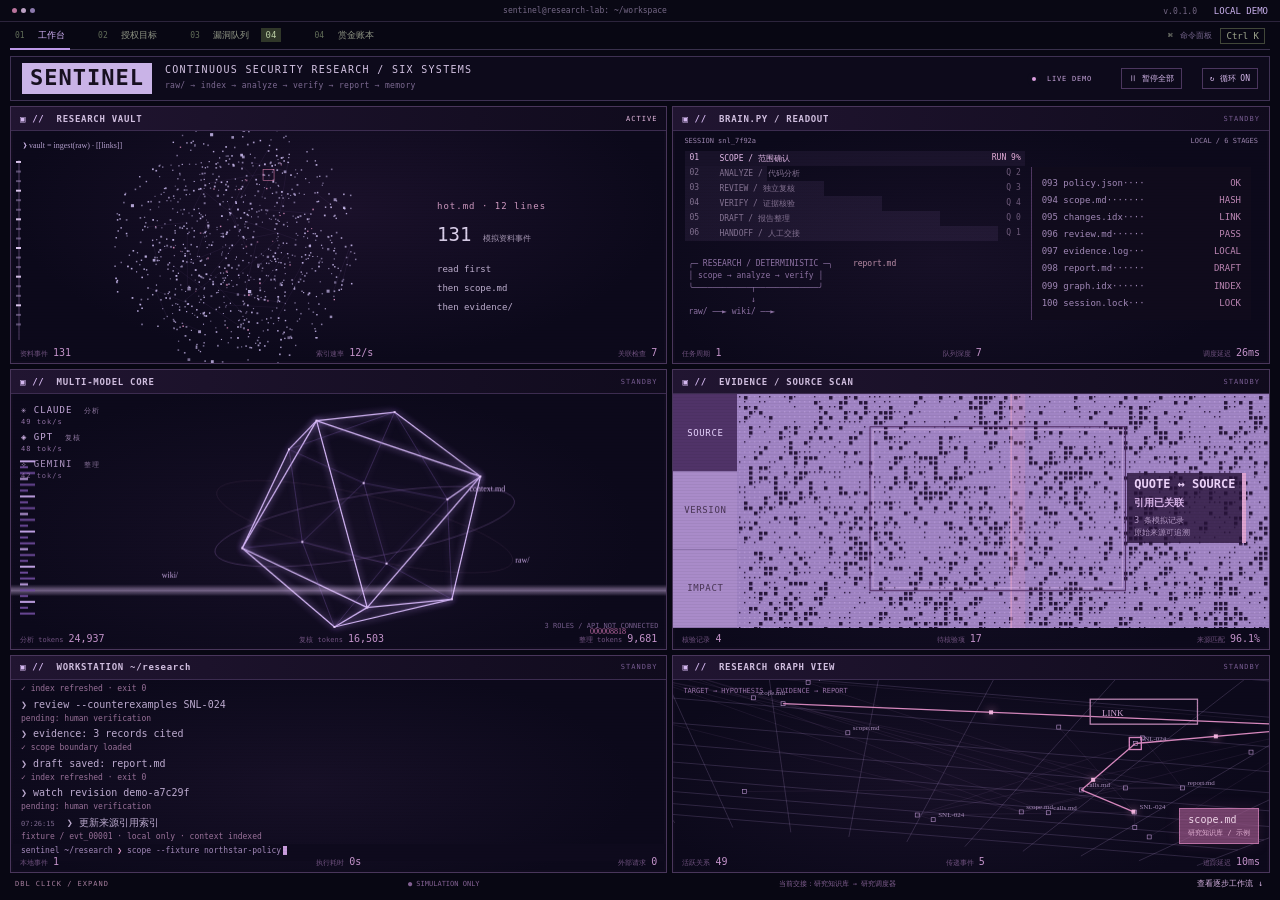
==== commit 07c40bb2: "Rebuild terminal as a compact full-screen six-window reference composition" ====
--- a/SENTINEL-terminal.html
+++ b/SENTINEL-terminal.html
@@ -6,6 +6,8 @@
 </style><style>.workspace{grid-template-columns:minmax(0,1fr) 330px;gap:0 22px}.workflowbar,.workflowsteps{grid-column:1/-1}.workflowbar{display:flex;justify-content:space-between;align-items:center;padding:13px 15px;border:1px solid var(--line);background:#1d2019}.workflowlabel{display:flex;align-items:center;gap:8px;color:var(--green);font-size:10px;letter-spacing:1px}.workflowlabel>span:last-child{color:var(--muted);font-size:9px;letter-spacing:0;margin-left:10px}.workflowcontrols{display:flex;gap:8px;align-items:center}.workflowcontrols button{font-size:9px;padding:5px 9px}.workflowcontrols label{display:flex;align-items:center;gap:7px;color:var(--muted);font-size:9px}.workflowcontrols select{background:#151a12;border:1px solid #48523d;color:var(--green);padding:4px;font-size:10px}.workflowsteps{display:grid;grid-template-columns:repeat(6,1fr);margin:0 0 18px;border:1px solid var(--line);border-top:0}.workflowsteps button{position:relative;border:0;border-right:1px solid var(--line);padding:14px 10px;color:#78836a;font-size:10px;text-align:left}.workflowsteps button:last-child{border:0}.workflowsteps button span{font-size:9px;margin-right:10px;color:#59654d}.workflowsteps button.current{background:#9fddba09;color:var(--green)}.workflowsteps button.current span,.workflowsteps button.complete span{color:var(--green)}.workflowsteps button.current:after{content:'';position:absolute;bottom:-1px;left:0;right:0;height:2px;background:var(--green)}.workflowsteps button.complete i:after{content:'✓';margin-left:8px;font-style:normal;color:var(--green)}.logs{height:540px;min-height:540px;max-height:540px;flex:none;padding:0 19px 22px;overflow-y:auto;scroll-behavior:smooth}.documenthead{padding:13px 0;border-bottom:1px dashed #34412c;display:flex;justify-content:space-between;gap:10px;font-size:9px;color:#829771}.documenthead>span:first-child{color:#b8c6a8;overflow-wrap:anywhere}.documentintro{padding:23px 0 17px}.documentkicker{font-size:8px;color:#81996f;letter-spacing:1.3px}.documentintro h3{font-size:19px;font-weight:500;color:#d5dfc8;margin:9px 0}.documentintro p{color:#8b9d7d;font-size:10px;margin:0;line-height:1.9}.flow-document{padding-top:8px;color:var(--green)}.flow-document.violet{color:var(--violet);background:none}.flow-document.ambercard{color:var(--amber);background:none}.source-line{display:flex;gap:13px;position:relative;min-height:24px;padding:3px 10px 3px 0;line-height:1.8;font-size:11px;border-left:2px solid transparent;animation:appear .2s ease}.line-number{color:#59654d;font-size:9px;min-width:22px;text-align:right;padding-right:3px;user-select:none}.line-content{white-space:pre-wrap;overflow-wrap:anywhere;color:#afbda0}.source-line.annotated{background:#9fddba11;border-left-color:var(--green)}.source-line.annotated .line-content{color:#c5e5c5}.violet .source-line.annotated{background:#b9aceb15;border-left-color:var(--violet)}.violet .source-line.annotated .line-content{color:#cfc7ec}.ambercard .source-line.annotated{background:#d7bd7514;border-left-color:var(--amber)}.ambercard .source-line.annotated .line-content{color:#dfcf9e}.annotation-index{border:1px solid currentColor;border-radius:3px;align-self:flex-start;margin-left:auto;font-size:8px;padding:0 4px;opacity:.8}.typing-caret{display:inline-block;width:6px;height:12px;background:var(--green);vertical-align:middle;margin-left:2px;animation:blink .7s step-end infinite}.documentresult{opacity:0;transform:translateY(5px);transition:.4s;margin:20px 0 0 36px;color:var(--green);font-size:10px;padding:10px 0;border-top:1px dashed #3d5134}.documentresult.visible{opacity:1;transform:none}.notes{max-height:710px;overflow-y:auto;display:block;padding:0 1px 10px 7px;scrollbar-width:thin;scrollbar-color:#47543c transparent;scroll-behavior:smooth}.asideheading{position:sticky;top:0;z-index:2;background:var(--bg);padding:2px 0 12px}.flow-note{margin:0 0 13px;animation:noteReveal .55s ease;transition:opacity .3s,border-color .3s}.flow-note:not(.current-note){opacity:.58}.flow-note:not(.current-note) .progress{display:none}.flow-note.current-note{box-shadow:0 0 24px #0002}.flow-note .agenttask{font-size:9px;line-height:1.8}.flow-note .progress{margin-bottom:0}.playbackfooter{display:flex;gap:13px;align-items:center;padding:12px 15px;border-top:1px solid var(--line);font-size:8px;color:#93a980;background:#1b2116}.playbackfooter>span:first-child{white-space:nowrap;min-width:90px;color:var(--green)}.playbackfooter input{flex:1;min-width:30px;height:3px;accent-color:var(--green);cursor:pointer}.playbackfooter>span{white-space:nowrap}#flowState{color:var(--green);font-size:8px;width:60px;text-align:right}.workflow-focus .windowbar,.workflow-focus .brandbar,.workflow-focus .nav,.workflow-focus .intro,.workflow-focus .demoline,.workflow-focus .stats,.workflow-focus .findingspanel,.workflow-focus .pagefooter{display:none}.workflow-focus main{padding:18px 0}.workflow-focus .shell{max-width:1750px;padding:0 22px}.workflow-focus .logs{height:calc(100vh - 285px);min-height:420px;max-height:none}.workflow-focus .notes{max-height:calc(100vh - 150px)}@keyframes noteReveal{from{opacity:0;transform:translate(12px,8px)}to{opacity:1;transform:translate(0,0)}}@media(max-width:1100px){.workspace{grid-template-columns:minmax(0,1fr) 280px;gap:0 15px}.source-line{font-size:10px}.workflowsteps button{font-size:9px}.workflowsteps button span{margin-right:6px}}@media(max-width:780px){.workspace{grid-template-columns:1fr}.workflowbar{align-items:flex-start;gap:12px;flex-direction:column}.workflowlabel>span:last-child{margin-left:0}.workflowcontrols{width:100%;justify-content:flex-end}.workflowcontrols label{margin-right:auto}.workflowsteps{grid-template-columns:repeat(3,1fr)}.workflowsteps button{padding:12px 9px}.workflowsteps button:nth-child(-n+3){border-bottom:1px solid var(--line)}.workflowsteps button:nth-child(3){border-right:0}.logs{height:490px;min-height:490px;max-height:490px;padding:0 10px 15px}.source-line{font-size:9px;gap:6px;min-height:25px}.line-number{min-width:18px}.documentintro h3{font-size:17px}.documenthead{font-size:8px}.documenthead>span:last-child{white-space:nowrap}.playbackfooter{gap:7px;padding:12px 9px}.playbackfooter>span:first-child{min-width:74px}.playbackfooter #flowState{display:none}.notes{margin-top:15px;max-height:330px;padding-left:6px}.flow-note{padding:12px}.workflow-focus .logs{height:480px;min-height:480px}.workflow-focus .notes{max-height:300px}.workflow-focus .shell{padding:0 12px}.workflow-focus main{padding-top:12px}}@media(prefers-reduced-motion:reduce){.flow-note,.source-line{animation:none}.notes,.logs{scroll-behavior:auto}.documentresult{transition:none}}
 </style><style>.sixstation{margin-bottom:27px;border:1px solid #4b405e;background:#13101c}.stationmast{padding:18px 20px;display:flex;justify-content:space-between;align-items:center;border-bottom:1px solid #3e354f;gap:15px}.stationmast>div{display:flex;gap:20px;align-items:center}.stationwordmark{font-size:25px;font-weight:600;background:#d1bcef;color:#211a2e;padding:8px 12px;white-space:nowrap;letter-spacing:-1px}.stationmast h2{font-size:16px;font-weight:500;margin:0 0 6px;color:#dbcbed}.stationmast p{font-size:9px;color:#a292b5;margin:0;line-height:1.8}.stationbadge{font-size:8px;color:#c194bf;white-space:nowrap}.stationlegend{display:flex;gap:20px;align-items:center;padding:9px 15px;font-size:9px;color:#9c8bac;border-bottom:1px solid #3e354f}.stationlegend>span:first-child{color:#c2afd6;white-space:nowrap}.stationlegend .dot{background:#c5a9e3;margin-right:5px}.stationlegend button{margin-left:auto;border-color:#4e405e;color:#d0b4e9;font-size:9px;padding:5px 9px}.stationgrid{display:grid;grid-template-columns:1fr 1fr;gap:1px;background:#443650}.stationpanel{background:#15111f;min-width:0;position:relative}.stationpanel.moduleactive{background:#1b1427}.stationpanel.moduleactive:before{content:'';position:absolute;inset:0;pointer-events:none;border:1px solid #bc8ed7;z-index:1;box-shadow:inset 0 0 25px #c695e509}.stationpanel>header{height:35px;padding:0 13px;display:flex;align-items:center;justify-content:space-between;border-bottom:1px solid #30273e}.stationpanel h3{font-size:9px;font-weight:400;letter-spacing:.6px;color:#c6b5d9;margin:0}.stationpanel h3 span{color:#887296;margin-right:6px}.modulestatus{font-size:7px;color:#7f6c92}.moduleactive .modulestatus{color:#e4b6ec}.modulevisual{height:215px;position:relative;overflow:hidden}.modulevisual canvas{width:100%;height:100%;display:block}.stationpanel>footer{display:flex;align-items:center;justify-content:space-between;gap:10px;padding:10px 13px;border-top:1px solid #30273e;min-height:54px}.stationpanel>footer>div{display:flex;flex-direction:column;gap:5px}.stationpanel>footer strong{font-size:11px;font-weight:500;color:#d0bfe1}.stationpanel>footer span{font-size:9px;color:#9683a9}.stationpanel>footer button{font-size:8px;white-space:nowrap;border-color:#554064;color:#c3a8d8;padding:6px 8px}.visualoverlay{position:absolute;right:16px;top:52px;width:145px;background:#15111fbb;padding:12px}.visualoverlay>span{font-size:8px;color:#b388b7}.visualoverlay strong{display:block;font-size:29px;color:#e0c9f2;margin:11px 0;font-weight:400}.visualoverlay small{font-size:9px;color:#a899b6}.visualoverlay p{font-size:8px;line-height:1.8;color:#a08bb4;margin:0}.dispatchbar{display:flex;justify-content:space-between;padding:13px 17px;font-size:8px;color:#9b84ae}.dispatchrows{padding:0 17px}.dispatchrows>div{display:grid;grid-template-columns:30px 1fr 60px;gap:8px;padding:5px 0;border-bottom:1px solid #ffffff06;font-size:9px;color:#847292}.dispatchrows i{font-style:normal;font-size:8px;text-align:right;color:#715d7e}.dispatchrows .dispatchactive{color:#e5bbea;background:#b792db12}.dispatchactive i{color:#eab1dd}.dispatchrows .dispatchdone,.dispatchdone i{color:#aaa0be}.coremodels{position:absolute;top:15px;left:13px;display:flex;flex-direction:column;gap:9px;font-size:9px;color:#d0b2e6}.coremodels small{font-size:8px;color:#977fa9;margin-left:5px}.canvaslabel{position:absolute;bottom:10px;left:13px;font-size:7px;color:#9679a7}.evidencetabs{position:absolute;left:0;top:0;bottom:0;width:75px;display:flex;flex-direction:column;background:#b59bd0}.evidencetabs button{border:0;font-size:8px;color:#483454;padding:18px 3px}.evidencetabs .active{color:#ead8f4;background:#58456d}.evidencebody{margin-left:75px;height:100%;position:relative}.evidencesummary{position:absolute;right:20px;top:39px;padding:13px 15px;background:#22172fdf;border:1px solid #8c63a7;min-width:155px}.evidencesummary>span:first-child{font-size:8px;color:#c6a3df}.evidencesummary strong{display:block;font-size:16px;color:#e4bfef;margin:10px 0}.evidencesummary p{font-size:9px;line-height:1.9;color:#b69bc8;margin:0 0 10px}.evidenceflag{font-size:7px;color:#bb8eb2;border:1px solid #6e486c;padding:2px 4px}.workstationoutput{height:173px;overflow:auto;padding:12px 15px 0;scrollbar-width:thin;scrollbar-color:#4b365c transparent}.workstationoutput>div{font-size:9px;margin-bottom:8px;color:#bfadd2;animation:appear .3s ease}.workstationoutput p{margin:5px 0;color:#b67caa;font-size:8px}.workstationprompt{padding:8px 14px;font-size:8px;color:#a48abb;border-top:1px solid #2f233b;white-space:nowrap}.workstationprompt>span:first-child{color:#df9cca}.workstationprompt .typing-caret{height:9px;width:4px;background:#c89cdc}.graphbreadcrumb{position:absolute;left:12px;top:12px;font-size:7px;color:#ae91c5}.graphfocus{position:absolute;bottom:14px;right:14px;border:1px solid #c183b6;background:#7d476b;color:#f2d8eb;padding:7px 11px;font-size:10px}.graphfocus span{display:block;font-size:8px;margin-top:5px;color:#e4b2d5}.stationhandoff{display:flex;justify-content:space-between;align-items:center;padding:11px 14px;gap:15px;border-top:1px solid #43314f;color:#b397c9;font-size:8px}.stationhandoff>span:first-child{color:#a57d9d;white-space:nowrap}.stationhandoff button{border:0;font-size:9px;padding:2px;color:#d7b3e3}.moduleDialog{border-color:#9470a8;background:#1c1626}.moduleDialog .dialoghead,.moduleDialog .moduleRole{color:#d3afe7}.moduleReference{color:#9682a9;font-size:9px;padding:10px 0;border-bottom:1px solid #45324f}.moduleio{display:grid;grid-template-columns:115px 1fr;gap:16px 10px;margin:23px 0;font-size:11px;line-height:1.9}.moduleio dt{color:#ba99d0;font-size:9px}.moduleio dd{margin:0;color:#c3b4ce}.moduleartifact{display:block;padding:12px;background:#130e1b;color:#ba98d1;font-size:9px;overflow-wrap:anywhere}.moduleboundary{border-left:2px solid #aa7d9b;padding-left:12px!important;color:#ad92af!important;font-size:10px!important}.conceptflow{display:flex;flex-direction:column;gap:7px;margin:19px 0}.conceptflow button{display:flex;justify-content:space-between;gap:10px;text-align:left;border-color:#4d365d;padding:11px;color:#d4b5e6;font-size:10px}.conceptflow small{color:#9e85af;font-size:9px;line-height:1.7}.moduleDialog .detailsection{border-color:#47334f}.moduleDialog .detailsection h3{color:#d1a9e2}.workflow-focus .sixstation{display:none}@media(min-width:1500px){.modulevisual{height:245px}}@media(max-width:900px){.stationmast{padding:15px}.stationbadge{display:none}.visualoverlay{right:8px;width:120px}.stationlegend{gap:12px}.stationlegend>span:nth-child(2){font-size:8px}.dispatchrows{padding:0 10px}.dispatchbar{padding:13px 10px}.dispatchrows>div{font-size:8px}}@media(max-width:650px){.stationgrid{grid-template-columns:1fr}.stationmast>div{gap:12px;align-items:flex-start}.stationwordmark{font-size:21px;padding:7px}.stationmast h2{font-size:14px;line-height:1.6}.stationmast p{font-size:8px}.stationlegend{flex-wrap:wrap;gap:8px;font-size:8px}.stationlegend>span:nth-child(2){order:3;width:100%;line-height:1.8}.stationlegend button{font-size:8px}.modulevisual{height:220px}.stationhandoff{flex-wrap:wrap;gap:10px}.stationhandoff>span:nth-child(2){order:3;width:100%}.stationhandoff button{font-size:8px}.moduleio{grid-template-columns:1fr;gap:6px;font-size:11px}.moduleio dd{margin-bottom:12px}.conceptflow button{flex-direction:column;gap:5px}.conceptflow small{font-size:9px}}
 </style><style>.livecontrols{display:flex;align-items:center;gap:8px;white-space:nowrap}.livecontrols button{font-size:9px;padding:7px 9px;border-color:#654778;color:#d7b9ed}.liveindicator{font-size:8px;color:#c5a3d9;letter-spacing:.8px;margin-right:9px}.liveindicator .dot{background:#da9cdd;animation:liveblink 1s ease-in-out infinite;margin-right:6px}.livemetrics{display:grid;grid-template-columns:repeat(3,1fr);border-top:1px solid #463054;background:#21162d}.livemetrics>span{position:relative;display:flex;flex-direction:column;gap:6px;padding:10px 13px;border-right:1px solid #463054;overflow:hidden}.livemetrics>span:last-child{border:0}.livemetrics small{font-size:8px;color:#a88eb9}.livemetrics b{font-size:15px;color:#e0bfef;font-weight:400;font-variant-numeric:tabular-nums}.metricpulse{position:absolute;bottom:0;left:0;height:1px;width:35%;background:#d28fcd;animation:metricsweep 2s linear infinite}.livemetrics>span:nth-child(2) .metricpulse{animation-delay:-.7s}.livemetrics>span:nth-child(3) .metricpulse{animation-delay:-1.3s}.metricchanged{animation:metricflash .65s ease}.liveevent time{color:#7f6a91;font-size:8px;margin-right:6px}.dispatchrows>div{background-image:linear-gradient(90deg,#bd8fe815 0 var(--task-progress,0%),transparent var(--task-progress,0%));transition:background .3s}.coremodels>span:after{content:attr(data-rate);display:block;margin-top:4px;font-size:8px;color:#9878ac}.coremodels{gap:12px}.telemetry-paused .metricpulse,.telemetry-paused .liveindicator .dot,.telemetry-paused .typing-caret{animation-play-state:paused}.stationpanel.moduleactive:before{animation:panelglow 2s ease-in-out infinite}.telemetry-paused .stationpanel.moduleactive:before{animation-play-state:paused}@keyframes metricsweep{from{transform:translateX(-110%)}to{transform:translateX(400%)}}@keyframes metricflash{from{color:#fff2ff;text-shadow:0 0 9px #d89aed}to{color:#e0bfef;text-shadow:none}}@keyframes liveblink{50%{opacity:.25}}@keyframes panelglow{50%{border-color:#e8b2ef;box-shadow:inset 0 0 30px #c695e514}}@media(max-width:780px){.stationmast{align-items:flex-start;flex-direction:column}.livecontrols{width:100%;justify-content:flex-end}.liveindicator{margin-right:auto}.livecontrols button{font-size:8px}.livemetrics>span{padding:9px 12px}.livemetrics b{font-size:14px}}@media(prefers-reduced-motion:reduce){.metricpulse,.metricchanged,.liveindicator .dot,.stationpanel.moduleactive:before{animation:none}}
+</style><style>:root{--bg:#080713;--panel:#0d0b1c;--line:#39304c;--text:#c9bedc;--muted:#75658c;--green:#c9b0ed}body{background:#080713;color:#c9bedc}.shell{max-width:none;padding:0 10px}.windowbar{height:22px;padding:0 12px;background:#090814;color:#756886;font-size:8px;border-color:#2c243c}.windowdots{width:90px;gap:4px}.windowdots i{width:5px;height:5px;background:#b9739c}.windowdots i:nth-child(2){background:#bca1c4}.windowdots i:nth-child(3){background:#8c79ad}.brandbar,.intro,.demoline,.stats,.pagefooter{display:none}.nav{height:28px;border-top:0;position:relative}.navlinks{gap:23px}.nav button{font-size:9px}.nav button span:first-child{font-size:8px}.nav button.active{color:#d5b4fa}.nav button.active:after{background:#bd99e7}.nav .shortcut{font-size:8px}main{padding-top:6px}.sixstation{border:0;margin:0;background:#080713;height:calc(100dvh - 62px);min-height:650px;display:flex;flex-direction:column}.stationmast{height:45px;min-height:45px;flex-shrink:0;border:1px solid #3e3153;padding:0 11px;background:#0d0a1b;gap:12px}.stationmast>div:first-child{gap:13px;align-items:center}.stationwordmark{font-size:22px;letter-spacing:1px;font-weight:600;padding:3px 8px;background:#c9b3e7;color:#171020;line-height:1.1}.stationmast h2{font:10px Consolas,'Microsoft YaHei',monospace;letter-spacing:1.3px;margin:0 0 4px;color:#d3c2e2}.stationmast p{font-size:8px;letter-spacing:.3px;color:#7d6a92}.livecontrols{gap:7px}.livecontrols button{font-size:8px;border:1px solid #4b365e;padding:4px 7px}.liveindicator{font-size:7px}.liveindicator .dot{height:4px;width:4px}.stationlegend{display:none}.stationgrid{flex:1;min-height:0;grid-template-columns:1.1fr 1fr;grid-template-rows:1.04fr 1.13fr .88fr;gap:5px;background:#080713;margin-top:5px}.stationpanel{border:1px solid #49365b;display:flex;flex-direction:column;overflow:hidden;background:radial-gradient(ellipse at 45% 60%,#171027 0%,#0c091b 65%);box-shadow:inset 0 0 0 2px #100b1e}.stationpanel.moduleactive{background:radial-gradient(ellipse at 50% 40%,#1b112b,#0c091b 70%)}.stationpanel.moduleactive:before{border:0;box-shadow:none;animation:none}.stationpanel>header{height:24px;min-height:24px;background:linear-gradient(90deg,#211531,#100b1d);border-bottom:1px solid #3c2c50;padding:0 9px}.stationpanel h3{font-size:9px;letter-spacing:.7px;color:#d0bedf;font-weight:600}.stationpanel h3 span{color:#d4b7ef}.modulestatus{font-size:7px;letter-spacing:1px;color:#765b90}.moduleactive .modulestatus{color:#e4b9df}.modulevisual{height:auto!important;flex:1;min-height:0;position:relative}.stationpanel>footer{height:25px;min-height:25px;padding:0 9px;position:absolute;bottom:0;left:0;right:0;border:0;background:#0b0818bb;z-index:2;opacity:0;transition:opacity .2s}.stationpanel:hover>footer{opacity:1}.stationpanel>footer>div{flex-direction:row;gap:10px;align-items:center}.stationpanel>footer strong{font-size:9px}.stationpanel>footer span{font-size:8px}.stationpanel>footer button{padding:2px 5px;font-size:7px}.livemetrics{position:absolute;bottom:4px;left:9px;right:9px;display:flex;justify-content:space-between;border:0;background:none;z-index:1;pointer-events:none}.livemetrics>span{border:0;padding:0;display:flex;flex-direction:row;gap:5px;align-items:baseline}.livemetrics small{font-size:7px;color:#715381}.livemetrics b{font-size:10px;color:#c695cd;text-shadow:none}.metricpulse{display:none}.metricchanged{animation:none}.visualoverlay{right:3%;top:29%;width:32%;background:none;padding:0;pointer-events:none}.visualoverlay>span{color:#d19bc3;font-size:9px;letter-spacing:1px}.visualoverlay strong{font-size:19px;margin:11px 0 15px;color:#dbd0eb}.visualoverlay small{font-size:8px}.visualoverlay p{font-size:9px;color:#bfb0d0;line-height:2.1}.coremodels{left:10px;top:11px;gap:6px;z-index:1}.coremodels>span{font-size:9px;letter-spacing:1px}.coremodels>span:after{font-size:7px;margin-top:2px}.coremodels small{font-size:7px}.canvaslabel{left:auto;right:8px;bottom:19px;font-size:7px;color:#755d8c}.evidencetabs{width:64px;background:#a98bc9;z-index:1;bottom:21px}.evidencetabs button{font-size:9px;flex:1;padding:3px;letter-spacing:.6px;border-bottom:1px solid #8d72ac}.evidencetabs .active{background:#503368;color:#e9d5ff}.evidencebody{margin-left:64px;height:calc(100% - 21px)}.evidencesummary{top:34%;right:5%;border:0;padding:4px 7px;min-width:0;background:#28123ac9;box-shadow:4px 0 #dca2d0}.evidencesummary>span:first-child{color:#eed4fb;font-size:12px;font-weight:600}.evidencesummary strong{font-size:10px;margin:5px 0;color:#dbb6ec}.evidencesummary p{font-size:8px;line-height:1.5;margin:0}.evidenceflag{display:none}.dispatchbar{padding:6px 11px;font-size:7px}.dispatchrows{padding:0 12px}.dispatchrows>div{font-size:9px;padding:2px 4px;border:0;grid-template-columns:28px 1fr 65px}.dispatchrows i{font-size:8px}.orchestratorascii{display:flex;gap:20px;padding:9px 15px 18px;font:8px/1.5 Consolas,monospace;color:#8e72a4;white-space:pre}.orchestratorascii b{font-weight:400;color:#bd8faa}.workstationoutput{height:calc(100% - 25px);padding:7px 10px 0;scrollbar-width:none}.workstationoutput>div{font-size:10px;margin-bottom:5px;line-height:1.2;animation:none}.workstationoutput p{font-size:8px;margin:3px 0;color:#9a729a}.workstationoutput time{font-size:7px}.workstationprompt{position:absolute;bottom:11px;left:0;right:0;height:17px;padding:2px 10px;font-size:8px;background:#0e0a1d;border:0}.graphbreadcrumb{font-size:7px;left:10px;top:7px;color:#9872a8;z-index:1}.graphfocus{bottom:28px;right:10px;border:1px solid #b970a4;background:#9a5689b8;padding:5px 8px;font-size:10px;box-shadow:0 0 15px #bf6ba024}.graphfocus span{font-size:7px;margin-top:3px}.stationhandoff{height:21px;min-height:21px;padding:0 5px;border:0;font-size:7px;color:#826092}.stationhandoff button{font-size:8px}.workspace,.findingspanel{display:none}.dossier-open .workspace{display:grid;margin-top:15px}.dossier-open .findingspanel{display:block}.alternate{margin-top:15px}.stationpanel:after{content:'';position:absolute;inset:24px 0 0;pointer-events:none;background:repeating-linear-gradient(0deg,#00000000 0 2px,#00000013 2px 3px);opacity:.6;z-index:3}.stationpanel.expanded{position:fixed;inset:65px 18px 25px;z-index:20;box-shadow:0 0 0 100vmax #04020deb;border-color:#b28acc}.stationpanel.expanded .modulevisual{min-height:300px}.prohint{color:#735d89;font-size:7px;letter-spacing:1px}.workflow-focus .sixstation{display:none}.workflow-focus .workspace{display:grid}.workflow-focus .nav{display:none}@media(min-width:1700px){.stationpanel h3{font-size:11px}.stationpanel>header{height:28px;min-height:28px}.dispatchrows>div{font-size:11px;padding:4px}.workstationoutput>div{font-size:12px}.workstationoutput p{font-size:10px}.orchestratorascii{font-size:10px}.visualoverlay p{font-size:11px}.stationwordmark{font-size:26px}}@media(max-width:780px){.shell{padding:0 5px}.sixstation{height:calc(100dvh - 62px);min-height:600px}.stationmast{height:50px;min-height:50px;flex-direction:row;padding:0 6px;align-items:center}.stationwordmark{font-size:16px;letter-spacing:0;padding:4px}.stationmast h2{font-size:8px;letter-spacing:0}.stationmast p{display:none}.livecontrols{width:auto;gap:3px}.livecontrols button{font-size:7px;padding:4px}.liveindicator{display:none}.stationgrid{grid-template-columns:1fr 1fr;gap:3px;grid-template-rows:1fr 1.1fr .85fr}.stationpanel h3{font-size:7px;letter-spacing:0}.stationpanel h3 span{margin-right:2px}.stationpanel>header{padding:0 5px;height:22px;min-height:22px}.modulestatus{font-size:6px;letter-spacing:0}.stationpanel>footer{height:22px}.stationpanel>footer span{display:none}.stationpanel>footer strong{font-size:8px}.stationpanel>footer button{font-size:6px}.visualoverlay{top:28%;right:0;width:34%}.visualoverlay>span{font-size:6px}.visualoverlay strong{font-size:12px;margin:8px 0}.visualoverlay small{display:none}.visualoverlay p{font-size:6px;line-height:1.9}.livemetrics{left:5px;right:5px;bottom:3px}.livemetrics small{display:none}.livemetrics b{font-size:8px}.dispatchbar{padding:5px;font-size:6px}.dispatchrows{padding:0 4px}.dispatchrows>div{font-size:6px;grid-template-columns:12px 1fr 35px;gap:2px;padding:3px 1px}.dispatchrows i{font-size:6px}.orchestratorascii{font-size:6px;padding:6px;gap:8px}.coremodels{left:6px;top:7px;gap:4px}.coremodels>span{font-size:6px;letter-spacing:0}.coremodels small{display:none}.coremodels>span:after{font-size:5px}.canvaslabel{font-size:5px}.evidencetabs{width:33px}.evidencetabs button{font-size:6px}.evidencebody{margin-left:33px}.evidencesummary{right:3%;padding:4px;top:35%}.evidencesummary>span:first-child{font-size:7px}.evidencesummary strong{font-size:7px}.evidencesummary p{font-size:6px}.workstationoutput{padding:6px 5px 0}.workstationoutput>div{font-size:6px}.workstationoutput p{font-size:6px;line-height:1.3}.workstationoutput time{display:none}.workstationprompt{font-size:6px;padding:2px 5px}.graphbreadcrumb{font-size:5px;left:5px}.graphfocus{font-size:7px;bottom:21px;padding:3px 5px;right:5px}.graphfocus span{font-size:5px}.stationhandoff{flex-wrap:nowrap;font-size:6px;gap:4px;height:20px;min-height:20px}.stationhandoff>span:nth-child(2){order:0;width:auto;overflow:hidden;white-space:nowrap;text-overflow:ellipsis;max-width:50%}.stationhandoff button{font-size:6px}.prohint{display:none}.navlinks{gap:8px}.nav button{font-size:8px}.stationpanel.expanded{inset:60px 7px 15px}.stationpanel:after{inset:22px 0 0}.stationpanel.expanded .visualoverlay p{font-size:10px}.stationpanel.expanded .coremodels>span{font-size:10px}}
+.proreadout{position:absolute;right:18px;top:36px;width:37%;padding:8px 10px;background:#100b1c;border-left:1px solid #503762;color:#a38ab9;font:9px/1.9 Consolas,monospace}.proreadout>div{display:flex;justify-content:space-between;gap:6px}.proreadout b{font-weight:400;color:#bd87b5}.dispatchrows{width:61%}.dispatchrows>div{grid-template-columns:22px 1fr 42px;font-size:8px}.orchestratorascii{padding-top:17px}@media(max-width:780px){.proreadout{right:4px;top:26px;padding:4px;width:36%;font-size:5px;line-height:2}.dispatchrows>div{font-size:5px;grid-template-columns:10px 1fr 22px}.dispatchrows i{font-size:5px}.orchestratorascii{font-size:5px;padding-top:10px}}
 </style></head>
 <body>
 <header class="windowbar"><div class="windowdots"><i></i><i></i><i></i></div><span>sentinel@research-lab: ~/workspace</span><span class="version">v.0.1.0 <b>LOCAL DEMO</b></span></header>
@@ -134,8 +136,8 @@
 const canvases=['vault','core','evidence','graph'].map(id=>{const c=document.querySelector('#'+id+'Canvas');return {id,c,ctx:c.getContext('2d'),w:0,h:0}});let visible=true;new IntersectionObserver(es=>{visible=es[0].isIntersecting}).observe(section);
 const rand=n=>{const v=Math.sin(n*127.1+311.7)*43758.5453;return v-Math.floor(v)};let lastTime=0,angle=0;
 function line(ctx,x,y,a,b,color,width=1){ctx.strokeStyle=color;ctx.lineWidth=width;ctx.beginPath();ctx.moveTo(x,y);ctx.lineTo(a,b);ctx.stroke()}
-function draw(now){requestAnimationFrame(draw);if(now-lastTime<40||!visible||document.hidden||currentView!=='overview')return;const delta=Math.min(100,now-lastTime);lastTime=now;const state=window.sentinelPlayback.getState();if(!state.paused)angle+=delta*.00065;sync();for(const v of canvases){const {c,ctx,id}=v,w=c.clientWidth,h=c.clientHeight,dpr=Math.min(devicePixelRatio||1,2);if(v.w!==w||v.h!==h){c.width=w*dpr;c.height=h*dpr;v.w=w;v.h=h}ctx.setTransform(dpr,0,0,dpr,0,0);ctx.clearRect(0,0,w,h);if(id==='vault'){const pts=Array.from({length:128},(_,i)=>{const t=i*2.3999+angle*.45,r=Math.sqrt(rand(i+1))*Math.min(w*.35,h*.48);return [w*.38+Math.cos(t)*r*1.3,h*.53+Math.sin(t)*r,i]});for(let i=0;i<pts.length;i++){const a=pts[i],b=pts[(i*7+19)%pts.length];if(i%2===0)line(ctx,a[0],a[1],b[0],b[1],'#b9aceb12');ctx.fillStyle=i%11===state.step?'#eda0cd':'#bfb3e1';ctx.globalAlpha=.4+(Math.sin(angle*3+i)*.5+.5)*.6;ctx.fillRect(a[0],a[1],i%11===state.step?3:1.5,i%11===state.step?3:1.5)}ctx.globalAlpha=1;ctx.strokeStyle='#c987b3';ctx.strokeRect(pts[20+state.step][0]-5,pts[20+state.step][1]-5,12,12)}else if(id==='core'){const vertices=[[0,-1.25,0],[0,1.25,0],[-1,0,0],[1,0,0],[0,0,-1],[0,0,1]],scale=Math.min(w*.25,h*.43);const pts=vertices.map(([x,y,z])=>{const a=x*Math.cos(angle)-z*Math.sin(angle),b=x*Math.sin(angle)+z*Math.cos(angle);return [w*.5+a*scale,h*.5+y*scale*.88+b*scale*.22]});ctx.shadowBlur=8;ctx.shadowColor='#c2a8eb';for(let i=0;i<6;i++)for(let j=i+1;j<6;j++){if((i===0&&j===1)||(i===2&&j===3)||(i===4&&j===5))continue;line(ctx,...pts[i],...pts[j],'#c8b2f2',1.2)}ctx.shadowBlur=0;ctx.strokeStyle='#a88adf60';ctx.beginPath();ctx.ellipse(w*.5,h*.52,scale*1.5,scale*.24,-.12,0,Math.PI*2);ctx.stroke();line(ctx,0,h*(.3+(Math.sin(angle*.7)+1)*.2),w,h*(.3+(Math.sin(angle*.7)+1)*.2),'#d1b4fa40',2)}else if(id==='evidence'){const cell=5;for(let y=0;y<h;y+=cell)for(let x=0;x<w;x+=cell){const n=rand(x*3+y*17+Math.floor(angle*5));ctx.fillStyle=n>.55?'#b49ad147':'#cbb0ef13';ctx.fillRect(x,y,2,2)}const scan=(angle*.5%1)*w;ctx.fillStyle='#d898cb26';ctx.fillRect(scan,0,25,h);line(ctx,scan,0,scan,h,'#da9ac3',1)}else{const cy=h*.48;for(let i=0;i<12;i++)line(ctx,i*w/11,0,(i-5.5)*w*.19+w*.5,h,'#ab90d425');for(let i=0;i<7;i++)line(ctx,0,i*h/6,w,i*h/6+(i-3)*8,'#ab90d425');const pts=Array.from({length:6},(_,i)=>[w*.1+i*w*.155,cy+Math.sin(i*1.5+angle*.15)*h*.21]);pts.forEach((p,i)=>{if(i)line(ctx,...pts[i-1],...p,i<=state.step?'#d78ec7':'#755f8950',1.5);ctx.fillStyle=i===state.step?'#efb1de':'#89719f';ctx.fillRect(p[0]-3,p[1]-3,6,6);ctx.fillStyle='#a78bb8';ctx.font='8px Consolas';ctx.fillText(['target','change','hypothesis','evidence','report','review'][i],p[0]-15,p[1]-10)});for(let j=0;j<5;j++){const a=pts[j],b=pts[j+1],t=(angle*.7+j*.21)%1;ctx.fillStyle='#f4c5ee';ctx.shadowColor='#f0a9e6';ctx.shadowBlur=8;ctx.beginPath();ctx.arc(a[0]+(b[0]-a[0])*t,a[1]+(b[1]-a[1])*t,2.4,0,Math.PI*2);ctx.fill();ctx.shadowBlur=0}const focus=pts[state.step];ctx.strokeStyle='#d995c9';ctx.strokeRect(focus[0]-8,focus[1]-8,16,16)}}}
-sync();requestAnimationFrame(draw);window.sentinelModules={items:modules,inspect};
+function draw(now){requestAnimationFrame(draw);if(window.sentinelProRenderer)return;if(now-lastTime<40||!visible||document.hidden||currentView!=='overview')return;const delta=Math.min(100,now-lastTime);lastTime=now;const state=window.sentinelPlayback.getState();if(!state.paused)angle+=delta*.00065;sync();for(const v of canvases){const {c,ctx,id}=v,w=c.clientWidth,h=c.clientHeight,dpr=Math.min(devicePixelRatio||1,2);if(v.w!==w||v.h!==h){c.width=w*dpr;c.height=h*dpr;v.w=w;v.h=h}ctx.setTransform(dpr,0,0,dpr,0,0);ctx.clearRect(0,0,w,h);if(id==='vault'){const pts=Array.from({length:128},(_,i)=>{const t=i*2.3999+angle*.45,r=Math.sqrt(rand(i+1))*Math.min(w*.35,h*.48);return [w*.38+Math.cos(t)*r*1.3,h*.53+Math.sin(t)*r,i]});for(let i=0;i<pts.length;i++){const a=pts[i],b=pts[(i*7+19)%pts.length];if(i%2===0)line(ctx,a[0],a[1],b[0],b[1],'#b9aceb12');ctx.fillStyle=i%11===state.step?'#eda0cd':'#bfb3e1';ctx.globalAlpha=.4+(Math.sin(angle*3+i)*.5+.5)*.6;ctx.fillRect(a[0],a[1],i%11===state.step?3:1.5,i%11===state.step?3:1.5)}ctx.globalAlpha=1;ctx.strokeStyle='#c987b3';ctx.strokeRect(pts[20+state.step][0]-5,pts[20+state.step][1]-5,12,12)}else if(id==='core'){const vertices=[[0,-1.25,0],[0,1.25,0],[-1,0,0],[1,0,0],[0,0,-1],[0,0,1]],scale=Math.min(w*.25,h*.43);const pts=vertices.map(([x,y,z])=>{const a=x*Math.cos(angle)-z*Math.sin(angle),b=x*Math.sin(angle)+z*Math.cos(angle);return [w*.5+a*scale,h*.5+y*scale*.88+b*scale*.22]});ctx.shadowBlur=8;ctx.shadowColor='#c2a8eb';for(let i=0;i<6;i++)for(let j=i+1;j<6;j++){if((i===0&&j===1)||(i===2&&j===3)||(i===4&&j===5))continue;line(ctx,...pts[i],...pts[j],'#c8b2f2',1.2)}ctx.shadowBlur=0;ctx.strokeStyle='#a88adf60';ctx.beginPath();ctx.ellipse(w*.5,h*.52,scale*1.5,scale*.24,-.12,0,Math.PI*2);ctx.stroke();line(ctx,0,h*(.3+(Math.sin(angle*.7)+1)*.2),w,h*(.3+(Math.sin(angle*.7)+1)*.2),'#d1b4fa40',2)}else if(id==='evidence'){const cell=5;for(let y=0;y<h;y+=cell)for(let x=0;x<w;x+=cell){const n=rand(x*3+y*17+Math.floor(angle*5));ctx.fillStyle=n>.55?'#b49ad147':'#cbb0ef13';ctx.fillRect(x,y,2,2)}const scan=(angle*.5%1)*w;ctx.fillStyle='#d898cb26';ctx.fillRect(scan,0,25,h);line(ctx,scan,0,scan,h,'#da9ac3',1)}else{const cy=h*.48;for(let i=0;i<12;i++)line(ctx,i*w/11,0,(i-5.5)*w*.19+w*.5,h,'#ab90d425');for(let i=0;i<7;i++)line(ctx,0,i*h/6,w,i*h/6+(i-3)*8,'#ab90d425');const pts=Array.from({length:6},(_,i)=>[w*.1+i*w*.155,cy+Math.sin(i*1.5+angle*.15)*h*.21]);pts.forEach((p,i)=>{if(i)line(ctx,...pts[i-1],...p,i<=state.step?'#d78ec7':'#755f8950',1.5);ctx.fillStyle=i===state.step?'#efb1de':'#89719f';ctx.fillRect(p[0]-3,p[1]-3,6,6);ctx.fillStyle='#a78bb8';ctx.font='8px Consolas';ctx.fillText(['target','change','hypothesis','evidence','report','review'][i],p[0]-15,p[1]-10)});for(let j=0;j<5;j++){const a=pts[j],b=pts[j+1],t=(angle*.7+j*.21)%1;ctx.fillStyle='#f4c5ee';ctx.shadowColor='#f0a9e6';ctx.shadowBlur=8;ctx.beginPath();ctx.arc(a[0]+(b[0]-a[0])*t,a[1]+(b[1]-a[1])*t,2.4,0,Math.PI*2);ctx.fill();ctx.shadowBlur=0}const focus=pts[state.step];ctx.strokeStyle='#d995c9';ctx.strokeRect(focus[0]-8,focus[1]-8,16,16)}}}
+sync();requestAnimationFrame(draw);window.sentinelModules={items:modules,inspect,sync};
 })();
 </script><script>/* Continuous local telemetry; all counters and events are synthetic. */
 (()=>{
@@ -155,6 +157,31 @@
 function frame(now){requestAnimationFrame(frame);const dt=Math.max(0,Math.min(150,now-last));last=now;const state=window.sentinelPlayback.getState();if(state.done&&loop&&!document.hidden&&currentView==='overview')window.sentinelPlayback.replay();if(!state.paused&&!document.hidden&&currentView==='overview'){runningTime+=dt;const next=Math.floor(runningTime/850);if(next!==beat){beat=next;update()}}refresh()}
 update();requestAnimationFrame(frame);window.sentinelTelemetry={getState:()=>({beat,runningTime,loop})};
 })();
+</script><script>/* Reference-led rendering: compact six-window terminal, synthetic visuals only. */
+window.sentinelProRenderer=true;
+(()=>{
+const $=s=>document.querySelector(s);$('.stationwordmark').textContent='SENTINEL';$('.stationmast h2').textContent='CONTINUOUS SECURITY RESEARCH / SIX SYSTEMS';$('.stationmast p').textContent='raw/ → index → analyze → verify → report → memory';
+const hint=document.createElement('span');hint.className='prohint';hint.textContent='DBL CLICK / EXPAND';$('.stationhandoff').prepend(hint);
+const titles=['RESEARCH VAULT','BRAIN.PY / READOUT','MULTI-MODEL CORE','EVIDENCE / SOURCE SCAN','WORKSTATION ~/research','RESEARCH GRAPH VIEW'];document.querySelectorAll('.stationpanel h3').forEach((el,i)=>el.innerHTML='<span>▣ //</span> '+titles[i]);
+$('.visualoverlay>span').textContent='hot.md · 12 lines';$('.visualoverlay p').innerHTML='read first<br>then scope.md<br>then evidence/';
+const ascii=document.createElement('div');ascii.className='orchestratorascii';ascii.innerHTML='╭─ RESEARCH / DETERMINISTIC ─╮\n│ scope → analyze → verify │\n╰────────────┬─────────────╯\n             ↓\nraw/ ──► wiki/ ──► <b>report.md</b>';$('#visual-orchestrator').append(ascii);
+const out=$('#stationOutput');for(let i=0;i<12;i++){const d=document.createElement('div');d.innerHTML='<span>❯ '+['load scope/northstar.policy.json','index: 128 pages · local fixtures','review --counterexamples SNL-024','evidence: 3 records cited','draft saved: report.md','watch revision demo-a7c29f'][i%6]+'</span><p>'+['✓ scope boundary loaded','✓ index refreshed · exit 0','pending: human verification'][i%3]+'</p>';out.append(d)}out.scrollTop=out.scrollHeight;
+$('#jumpPlayback').onclick=()=>{document.body.classList.toggle('dossier-open');if(document.body.classList.contains('dossier-open'))$('.workspace').scrollIntoView({behavior:'smooth'})};
+document.querySelectorAll('.stationpanel').forEach(p=>p.addEventListener('dblclick',e=>{if(e.target.closest('button'))return;p.classList.toggle('expanded')}));document.addEventListener('keydown',e=>{if(e.key==='Escape')document.querySelectorAll('.expanded').forEach(p=>p.classList.remove('expanded'))});
+const readout=document.createElement('div');readout.className='proreadout';readout.innerHTML=['policy.json','scope.md','changes.idx','review.md','evidence.log','report.md','graph.idx','session.lock'].map((n,i)=>'<div><span>'+String(i+93).padStart(3,'0')+' '+n.padEnd(15,'·')+'</span><b>'+['OK','HASH','LINK','PASS','LOCAL','DRAFT','INDEX','LOCK'][i]+'</b></div>').join('');document.querySelector('#visual-orchestrator').append(readout);const oldInspect=window.sentinelModules.inspect; // Existing explanations remain available via panel buttons.
+const canvases=['vault','core','evidence','graph'].map(id=>{const c=$('#'+id+'Canvas');return {id,c,ctx:c.getContext('2d'),w:0,h:0}});
+const rand=n=>{const t=Math.sin(n*127.1+311.7)*43758.5453;return t-Math.floor(t)};let phase=0,last=performance.now(),lastPaint=0;
+const particleCount=950,cloud=Array.from({length:particleCount},(_,i)=>{const a=rand(i+1)*Math.PI*2,z=rand(i+2000)*2-1,r=Math.sqrt(1-z*z),radius=Math.pow(rand(i+4000),.34);return [Math.cos(a)*r*radius,Math.sin(a)*r*radius,z*radius]});
+const phi=(1+Math.sqrt(5))/2;const vertices=[];for(const a of [-1,1])for(const b of [-phi,phi])vertices.push([0,a,b],[a,b,0],[b,0,a]);const edges=[];for(let i=0;i<12;i++)for(let j=i+1;j<12;j++){const dist=Math.hypot(...vertices[i].map((x,k)=>x-vertices[j][k]));if(dist<2.01)edges.push([i,j])}
+function line(ctx,a,b,color,width=1){ctx.strokeStyle=color;ctx.lineWidth=width;ctx.beginPath();ctx.moveTo(...a);ctx.lineTo(...b);ctx.stroke()}
+function project(p,t,w,h,scale,cx=.5,cy=.5){let [x,y,z]=p;const rx=x*Math.cos(t)-z*Math.sin(t),rz=x*Math.sin(t)+z*Math.cos(t),ry=y*Math.cos(.28+t*.19)-rz*Math.sin(.28+t*.19),zz=y*Math.sin(.28+t*.19)+rz*Math.cos(.28+t*.19),f=4/(4+zz);return [w*cx+rx*scale*f,h*cy+ry*scale*f,zz]}
+function renderVault(v,w,h){const {ctx}=v,scale=Math.min(w*.265,h*.53);const pts=cloud.map(p=>project(p,phase*.12,w,h,scale,.34,.49));ctx.font='8px Consolas';ctx.fillStyle='#b7a2d1';ctx.fillText('❯ vault = ingest(raw) · [[links]]',12,17);for(let i=0;i<particleCount;i++){const a=pts[i],b=pts[(i+17)%particleCount];if(i%3===0&&Math.hypot(a[0]-b[0],a[1]-b[1])<scale*.45)line(ctx,a,b,'#b590e21b',.6)}for(let i=0;i<particleCount;i++){const p=pts[i],twinkle=.4+Math.sin(phase*1.4+i*8)*.2,sz=(1.4-p[2]*.6)*(i%23===0?1.8:1);ctx.globalAlpha=Math.min(1,twinkle+.3);ctx.fillStyle=i%29===0?'#ee9ccf':'#cfbff3';ctx.fillRect(p[0],p[1],sz,sz)}ctx.globalAlpha=1;const sel=Math.floor(phase*.45)%particleCount,p=pts[sel];ctx.strokeStyle='#d47ba9';ctx.strokeRect(p[0]-5,p[1]-5,11,11);line(ctx,[8,29],[8,h-23],'#a484be77');for(let i=0;i<18;i++){ctx.fillStyle=i%3?'#b49ad077':'#d9c3eb';ctx.fillRect(5,30+i*(h-60)/18,5,2)}}
+function renderCore(v,w,h){const {ctx}=v,scale=Math.min(w*.19,h*.23),t=phase*.34,pts=vertices.map(p=>project(p,t,w,h,scale,.54,.49));const ell=(ry,color)=>{ctx.strokeStyle=color;ctx.lineWidth=.7;ctx.beginPath();ctx.ellipse(w*.54,h*.52,scale*2.6,scale*.53,ry,0,Math.PI*2);ctx.stroke()};ell(-.17,'#ad80d36b');ell(.23,'#c690bd24');ctx.shadowColor='#bf99f1';ctx.shadowBlur=7;edges.forEach(([a,b])=>{const depth=(pts[a][2]+pts[b][2])/2;line(ctx,pts[a],pts[b],depth<0?'#d9bbfb':'#8962bd88',depth<0?1.2:.6)});ctx.shadowBlur=0;for(const p of pts){ctx.fillStyle='#e7ccfc';ctx.fillRect(p[0]-1,p[1]-1,2,2)}const y=h*(.17+(Math.sin(phase*.5)+1)*.3);const g=ctx.createLinearGradient(0,y-6,0,y+6);g.addColorStop(0,'#e9c9ff00');g.addColorStop(.5,'#e9c9ff75');g.addColorStop(1,'#e9c9ff00');ctx.fillStyle=g;ctx.fillRect(0,y-6,w,12);for(let i=0;i<27;i++){ctx.fillStyle=i%3?'#6f4b9c':'#c0a1e4';ctx.fillRect(9,h*.26+i*(h*.62/27),i%2?8:15,2)}ctx.font='8px Consolas';ctx.fillStyle='#c6a7e1';ctx.fillText('context.md',w*.7,h*.38);ctx.fillText('wiki/',w*.23,h*.72);ctx.fillText('raw/',w*.77,h*.66);ctx.fillStyle='#c16ca6';ctx.fillText(String(Math.floor(phase*97)+8525).padStart(9,'0'),w-76,h-15)}
+function renderEvidence(v,w,h){const {ctx}=v;ctx.fillStyle='#a084c4';ctx.fillRect(0,0,w,h);const cell=w<250?4:5;for(let y=2;y<h;y+=cell)for(let x=2;x<w;x+=cell){const n=rand(x*3+y*19),d=Math.sin(x*.045+phase*.8)*Math.cos(y*.05-phase*.3),ink=n+d*.2;ctx.fillStyle=ink>.53?'#28173b':'#dbc0f455';const size=ink>.76?cell*.7:1.4;ctx.fillRect(x,y,size,size)}const sx=(phase*.17%1)*w;ctx.fillStyle='#ec9ac52f';ctx.fillRect(sx,0,14,h);line(ctx,[sx,0],[sx,h],'#e7a5cc',1);ctx.strokeStyle='#4a245c';ctx.strokeRect(w*.25,h*.14,w*.48,h*.7);ctx.strokeStyle='#e2b9ee88';ctx.strokeRect(w*.25+3,h*.14+3,w*.48-6,h*.7-6)}
+function renderGraph(v,w,h){const {ctx}=v;const proj=(x,y)=>{const yaw=-.18,z=1+(y+3)*.18;return [w*.46+(x*Math.cos(yaw)-y*.18)*w*.22/z,h*.45+(y*.23+x*.055)*h/z]};for(let i=-5;i<=5;i++){line(ctx,proj(i,-2.8),proj(i,3.8),'#c9abe645',.7);line(ctx,proj(-5,i*.65),proj(5,i*.65),'#b394d54a',.7)}const nodes=Array.from({length:24},(_,i)=>({p:proj((rand(i+80)-.5)*7,(rand(i+400)-.5)*5),label:['scope.md','policy.ts','SNL-024','evidence','report.md','review','calls.md','index.md'][i%8]}));const path=[nodes[2],nodes[6],nodes[10],nodes[14],nodes[19]];for(let i=0;i<nodes.length;i++){const a=nodes[i],b=nodes[(i*3+5)%nodes.length];line(ctx,a.p,b.p,'#a47eba29',.65);ctx.strokeStyle='#b08dc5';ctx.strokeRect(a.p[0]-2,a.p[1]-2,4,4);ctx.font='7px Consolas';ctx.fillStyle='#a98ebc';if(i%2===0)ctx.fillText(a.label,a.p[0]+5,a.p[1]-3)}path.forEach((a,i)=>{if(!i)return;const b=path[i-1];line(ctx,b.p,a.p,'#d889bf',1.3);const t=(phase*.6+i*.2)%1,x=b.p[0]+(a.p[0]-b.p[0])*t,y=b.p[1]+(a.p[1]-b.p[1])*t;ctx.shadowColor='#ed9ace';ctx.shadowBlur=9;ctx.fillStyle='#f1b3dd';ctx.fillRect(x-2,y-2,4,4);ctx.shadowBlur=0});const p=path[2].p;ctx.strokeStyle='#dd88c5';ctx.strokeRect(p[0]-6,p[1]-6,12,12);ctx.strokeStyle='#b984b1';ctx.strokeRect(w*.7,h*.1,w*.18,h*.13);ctx.font='9px Consolas';ctx.fillStyle='#d0a4d3';ctx.fillText('LINK',w*.72,h*.19)}
+function frame(now){requestAnimationFrame(frame);const dt=Math.max(0,Math.min(100,now-last));last=now;if(document.hidden||currentView!=='overview'||now-lastPaint<33)return;lastPaint=now;window.sentinelModules.sync();if(out.children.length<9){for(let j=0;j<9;j++){const d=document.createElement('div');d.innerHTML='<span>❯ '+['index --fixture wiki/','review: source references loaded','evidence: provenance check','draft --save-local report.md'][j%4]+'</span><p>'+['✓ record linked · exit 0','waiting for human verification','scope boundary unchanged'][j%3]+'</p>';out.prepend(d)}out.scrollTop=out.scrollHeight}const state=window.sentinelPlayback.getState();if(!state.paused)phase+=dt*.002;for(const v of canvases){const w=v.c.clientWidth,h=v.c.clientHeight,dpr=Math.min(devicePixelRatio||1,2);if(w<=0||h<=0)continue;if(v.w!==w||v.h!==h){v.c.width=w*dpr;v.c.height=h*dpr;v.w=w;v.h=h}v.ctx.setTransform(dpr,0,0,dpr,0,0);v.ctx.clearRect(0,0,w,h);({vault:renderVault,core:renderCore,evidence:renderEvidence,graph:renderGraph})[v.id](v,w,h)}}
+requestAnimationFrame(frame);
+})();
 </script>
 </body></html>
 
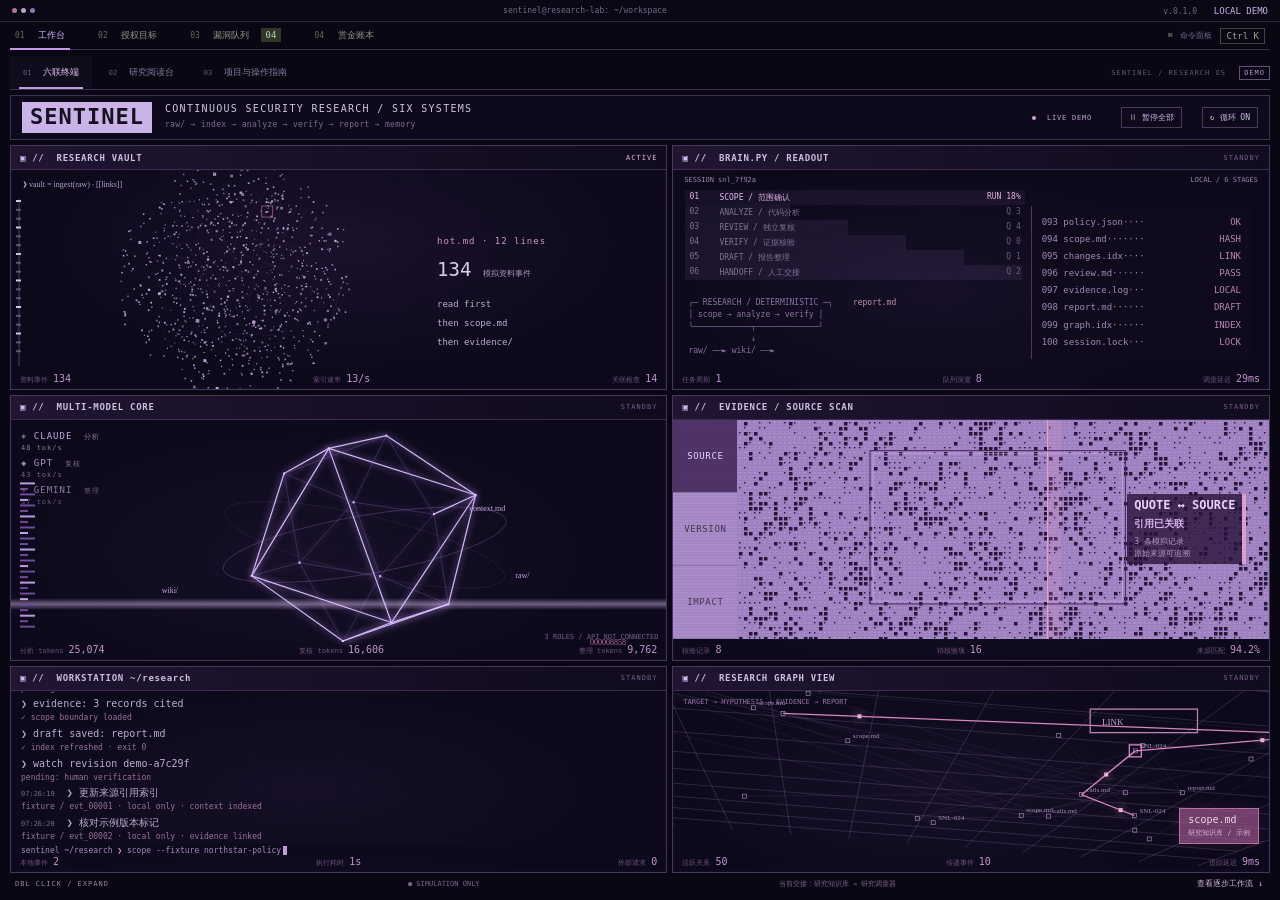
==== commit c9d29fd9: "Add annotated reading experience and comprehensive project operating guide" ====
--- a/SENTINEL-terminal.html
+++ b/SENTINEL-terminal.html
@@ -8,6 +8,7 @@
 </style><style>.livecontrols{display:flex;align-items:center;gap:8px;white-space:nowrap}.livecontrols button{font-size:9px;padding:7px 9px;border-color:#654778;color:#d7b9ed}.liveindicator{font-size:8px;color:#c5a3d9;letter-spacing:.8px;margin-right:9px}.liveindicator .dot{background:#da9cdd;animation:liveblink 1s ease-in-out infinite;margin-right:6px}.livemetrics{display:grid;grid-template-columns:repeat(3,1fr);border-top:1px solid #463054;background:#21162d}.livemetrics>span{position:relative;display:flex;flex-direction:column;gap:6px;padding:10px 13px;border-right:1px solid #463054;overflow:hidden}.livemetrics>span:last-child{border:0}.livemetrics small{font-size:8px;color:#a88eb9}.livemetrics b{font-size:15px;color:#e0bfef;font-weight:400;font-variant-numeric:tabular-nums}.metricpulse{position:absolute;bottom:0;left:0;height:1px;width:35%;background:#d28fcd;animation:metricsweep 2s linear infinite}.livemetrics>span:nth-child(2) .metricpulse{animation-delay:-.7s}.livemetrics>span:nth-child(3) .metricpulse{animation-delay:-1.3s}.metricchanged{animation:metricflash .65s ease}.liveevent time{color:#7f6a91;font-size:8px;margin-right:6px}.dispatchrows>div{background-image:linear-gradient(90deg,#bd8fe815 0 var(--task-progress,0%),transparent var(--task-progress,0%));transition:background .3s}.coremodels>span:after{content:attr(data-rate);display:block;margin-top:4px;font-size:8px;color:#9878ac}.coremodels{gap:12px}.telemetry-paused .metricpulse,.telemetry-paused .liveindicator .dot,.telemetry-paused .typing-caret{animation-play-state:paused}.stationpanel.moduleactive:before{animation:panelglow 2s ease-in-out infinite}.telemetry-paused .stationpanel.moduleactive:before{animation-play-state:paused}@keyframes metricsweep{from{transform:translateX(-110%)}to{transform:translateX(400%)}}@keyframes metricflash{from{color:#fff2ff;text-shadow:0 0 9px #d89aed}to{color:#e0bfef;text-shadow:none}}@keyframes liveblink{50%{opacity:.25}}@keyframes panelglow{50%{border-color:#e8b2ef;box-shadow:inset 0 0 30px #c695e514}}@media(max-width:780px){.stationmast{align-items:flex-start;flex-direction:column}.livecontrols{width:100%;justify-content:flex-end}.liveindicator{margin-right:auto}.livecontrols button{font-size:8px}.livemetrics>span{padding:9px 12px}.livemetrics b{font-size:14px}}@media(prefers-reduced-motion:reduce){.metricpulse,.metricchanged,.liveindicator .dot,.stationpanel.moduleactive:before{animation:none}}
 </style><style>:root{--bg:#080713;--panel:#0d0b1c;--line:#39304c;--text:#c9bedc;--muted:#75658c;--green:#c9b0ed}body{background:#080713;color:#c9bedc}.shell{max-width:none;padding:0 10px}.windowbar{height:22px;padding:0 12px;background:#090814;color:#756886;font-size:8px;border-color:#2c243c}.windowdots{width:90px;gap:4px}.windowdots i{width:5px;height:5px;background:#b9739c}.windowdots i:nth-child(2){background:#bca1c4}.windowdots i:nth-child(3){background:#8c79ad}.brandbar,.intro,.demoline,.stats,.pagefooter{display:none}.nav{height:28px;border-top:0;position:relative}.navlinks{gap:23px}.nav button{font-size:9px}.nav button span:first-child{font-size:8px}.nav button.active{color:#d5b4fa}.nav button.active:after{background:#bd99e7}.nav .shortcut{font-size:8px}main{padding-top:6px}.sixstation{border:0;margin:0;background:#080713;height:calc(100dvh - 62px);min-height:650px;display:flex;flex-direction:column}.stationmast{height:45px;min-height:45px;flex-shrink:0;border:1px solid #3e3153;padding:0 11px;background:#0d0a1b;gap:12px}.stationmast>div:first-child{gap:13px;align-items:center}.stationwordmark{font-size:22px;letter-spacing:1px;font-weight:600;padding:3px 8px;background:#c9b3e7;color:#171020;line-height:1.1}.stationmast h2{font:10px Consolas,'Microsoft YaHei',monospace;letter-spacing:1.3px;margin:0 0 4px;color:#d3c2e2}.stationmast p{font-size:8px;letter-spacing:.3px;color:#7d6a92}.livecontrols{gap:7px}.livecontrols button{font-size:8px;border:1px solid #4b365e;padding:4px 7px}.liveindicator{font-size:7px}.liveindicator .dot{height:4px;width:4px}.stationlegend{display:none}.stationgrid{flex:1;min-height:0;grid-template-columns:1.1fr 1fr;grid-template-rows:1.04fr 1.13fr .88fr;gap:5px;background:#080713;margin-top:5px}.stationpanel{border:1px solid #49365b;display:flex;flex-direction:column;overflow:hidden;background:radial-gradient(ellipse at 45% 60%,#171027 0%,#0c091b 65%);box-shadow:inset 0 0 0 2px #100b1e}.stationpanel.moduleactive{background:radial-gradient(ellipse at 50% 40%,#1b112b,#0c091b 70%)}.stationpanel.moduleactive:before{border:0;box-shadow:none;animation:none}.stationpanel>header{height:24px;min-height:24px;background:linear-gradient(90deg,#211531,#100b1d);border-bottom:1px solid #3c2c50;padding:0 9px}.stationpanel h3{font-size:9px;letter-spacing:.7px;color:#d0bedf;font-weight:600}.stationpanel h3 span{color:#d4b7ef}.modulestatus{font-size:7px;letter-spacing:1px;color:#765b90}.moduleactive .modulestatus{color:#e4b9df}.modulevisual{height:auto!important;flex:1;min-height:0;position:relative}.stationpanel>footer{height:25px;min-height:25px;padding:0 9px;position:absolute;bottom:0;left:0;right:0;border:0;background:#0b0818bb;z-index:2;opacity:0;transition:opacity .2s}.stationpanel:hover>footer{opacity:1}.stationpanel>footer>div{flex-direction:row;gap:10px;align-items:center}.stationpanel>footer strong{font-size:9px}.stationpanel>footer span{font-size:8px}.stationpanel>footer button{padding:2px 5px;font-size:7px}.livemetrics{position:absolute;bottom:4px;left:9px;right:9px;display:flex;justify-content:space-between;border:0;background:none;z-index:1;pointer-events:none}.livemetrics>span{border:0;padding:0;display:flex;flex-direction:row;gap:5px;align-items:baseline}.livemetrics small{font-size:7px;color:#715381}.livemetrics b{font-size:10px;color:#c695cd;text-shadow:none}.metricpulse{display:none}.metricchanged{animation:none}.visualoverlay{right:3%;top:29%;width:32%;background:none;padding:0;pointer-events:none}.visualoverlay>span{color:#d19bc3;font-size:9px;letter-spacing:1px}.visualoverlay strong{font-size:19px;margin:11px 0 15px;color:#dbd0eb}.visualoverlay small{font-size:8px}.visualoverlay p{font-size:9px;color:#bfb0d0;line-height:2.1}.coremodels{left:10px;top:11px;gap:6px;z-index:1}.coremodels>span{font-size:9px;letter-spacing:1px}.coremodels>span:after{font-size:7px;margin-top:2px}.coremodels small{font-size:7px}.canvaslabel{left:auto;right:8px;bottom:19px;font-size:7px;color:#755d8c}.evidencetabs{width:64px;background:#a98bc9;z-index:1;bottom:21px}.evidencetabs button{font-size:9px;flex:1;padding:3px;letter-spacing:.6px;border-bottom:1px solid #8d72ac}.evidencetabs .active{background:#503368;color:#e9d5ff}.evidencebody{margin-left:64px;height:calc(100% - 21px)}.evidencesummary{top:34%;right:5%;border:0;padding:4px 7px;min-width:0;background:#28123ac9;box-shadow:4px 0 #dca2d0}.evidencesummary>span:first-child{color:#eed4fb;font-size:12px;font-weight:600}.evidencesummary strong{font-size:10px;margin:5px 0;color:#dbb6ec}.evidencesummary p{font-size:8px;line-height:1.5;margin:0}.evidenceflag{display:none}.dispatchbar{padding:6px 11px;font-size:7px}.dispatchrows{padding:0 12px}.dispatchrows>div{font-size:9px;padding:2px 4px;border:0;grid-template-columns:28px 1fr 65px}.dispatchrows i{font-size:8px}.orchestratorascii{display:flex;gap:20px;padding:9px 15px 18px;font:8px/1.5 Consolas,monospace;color:#8e72a4;white-space:pre}.orchestratorascii b{font-weight:400;color:#bd8faa}.workstationoutput{height:calc(100% - 25px);padding:7px 10px 0;scrollbar-width:none}.workstationoutput>div{font-size:10px;margin-bottom:5px;line-height:1.2;animation:none}.workstationoutput p{font-size:8px;margin:3px 0;color:#9a729a}.workstationoutput time{font-size:7px}.workstationprompt{position:absolute;bottom:11px;left:0;right:0;height:17px;padding:2px 10px;font-size:8px;background:#0e0a1d;border:0}.graphbreadcrumb{font-size:7px;left:10px;top:7px;color:#9872a8;z-index:1}.graphfocus{bottom:28px;right:10px;border:1px solid #b970a4;background:#9a5689b8;padding:5px 8px;font-size:10px;box-shadow:0 0 15px #bf6ba024}.graphfocus span{font-size:7px;margin-top:3px}.stationhandoff{height:21px;min-height:21px;padding:0 5px;border:0;font-size:7px;color:#826092}.stationhandoff button{font-size:8px}.workspace,.findingspanel{display:none}.dossier-open .workspace{display:grid;margin-top:15px}.dossier-open .findingspanel{display:block}.alternate{margin-top:15px}.stationpanel:after{content:'';position:absolute;inset:24px 0 0;pointer-events:none;background:repeating-linear-gradient(0deg,#00000000 0 2px,#00000013 2px 3px);opacity:.6;z-index:3}.stationpanel.expanded{position:fixed;inset:65px 18px 25px;z-index:20;box-shadow:0 0 0 100vmax #04020deb;border-color:#b28acc}.stationpanel.expanded .modulevisual{min-height:300px}.prohint{color:#735d89;font-size:7px;letter-spacing:1px}.workflow-focus .sixstation{display:none}.workflow-focus .workspace{display:grid}.workflow-focus .nav{display:none}@media(min-width:1700px){.stationpanel h3{font-size:11px}.stationpanel>header{height:28px;min-height:28px}.dispatchrows>div{font-size:11px;padding:4px}.workstationoutput>div{font-size:12px}.workstationoutput p{font-size:10px}.orchestratorascii{font-size:10px}.visualoverlay p{font-size:11px}.stationwordmark{font-size:26px}}@media(max-width:780px){.shell{padding:0 5px}.sixstation{height:calc(100dvh - 62px);min-height:600px}.stationmast{height:50px;min-height:50px;flex-direction:row;padding:0 6px;align-items:center}.stationwordmark{font-size:16px;letter-spacing:0;padding:4px}.stationmast h2{font-size:8px;letter-spacing:0}.stationmast p{display:none}.livecontrols{width:auto;gap:3px}.livecontrols button{font-size:7px;padding:4px}.liveindicator{display:none}.stationgrid{grid-template-columns:1fr 1fr;gap:3px;grid-template-rows:1fr 1.1fr .85fr}.stationpanel h3{font-size:7px;letter-spacing:0}.stationpanel h3 span{margin-right:2px}.stationpanel>header{padding:0 5px;height:22px;min-height:22px}.modulestatus{font-size:6px;letter-spacing:0}.stationpanel>footer{height:22px}.stationpanel>footer span{display:none}.stationpanel>footer strong{font-size:8px}.stationpanel>footer button{font-size:6px}.visualoverlay{top:28%;right:0;width:34%}.visualoverlay>span{font-size:6px}.visualoverlay strong{font-size:12px;margin:8px 0}.visualoverlay small{display:none}.visualoverlay p{font-size:6px;line-height:1.9}.livemetrics{left:5px;right:5px;bottom:3px}.livemetrics small{display:none}.livemetrics b{font-size:8px}.dispatchbar{padding:5px;font-size:6px}.dispatchrows{padding:0 4px}.dispatchrows>div{font-size:6px;grid-template-columns:12px 1fr 35px;gap:2px;padding:3px 1px}.dispatchrows i{font-size:6px}.orchestratorascii{font-size:6px;padding:6px;gap:8px}.coremodels{left:6px;top:7px;gap:4px}.coremodels>span{font-size:6px;letter-spacing:0}.coremodels small{display:none}.coremodels>span:after{font-size:5px}.canvaslabel{font-size:5px}.evidencetabs{width:33px}.evidencetabs button{font-size:6px}.evidencebody{margin-left:33px}.evidencesummary{right:3%;padding:4px;top:35%}.evidencesummary>span:first-child{font-size:7px}.evidencesummary strong{font-size:7px}.evidencesummary p{font-size:6px}.workstationoutput{padding:6px 5px 0}.workstationoutput>div{font-size:6px}.workstationoutput p{font-size:6px;line-height:1.3}.workstationoutput time{display:none}.workstationprompt{font-size:6px;padding:2px 5px}.graphbreadcrumb{font-size:5px;left:5px}.graphfocus{font-size:7px;bottom:21px;padding:3px 5px;right:5px}.graphfocus span{font-size:5px}.stationhandoff{flex-wrap:nowrap;font-size:6px;gap:4px;height:20px;min-height:20px}.stationhandoff>span:nth-child(2){order:0;width:auto;overflow:hidden;white-space:nowrap;text-overflow:ellipsis;max-width:50%}.stationhandoff button{font-size:6px}.prohint{display:none}.navlinks{gap:8px}.nav button{font-size:8px}.stationpanel.expanded{inset:60px 7px 15px}.stationpanel:after{inset:22px 0 0}.stationpanel.expanded .visualoverlay p{font-size:10px}.stationpanel.expanded .coremodels>span{font-size:10px}}
 .proreadout{position:absolute;right:18px;top:36px;width:37%;padding:8px 10px;background:#100b1c;border-left:1px solid #503762;color:#a38ab9;font:9px/1.9 Consolas,monospace}.proreadout>div{display:flex;justify-content:space-between;gap:6px}.proreadout b{font-weight:400;color:#bd87b5}.dispatchrows{width:61%}.dispatchrows>div{grid-template-columns:22px 1fr 42px;font-size:8px}.orchestratorascii{padding-top:17px}@media(max-width:780px){.proreadout{right:4px;top:26px;padding:4px;width:36%;font-size:5px;line-height:2}.dispatchrows>div{font-size:5px;grid-template-columns:10px 1fr 22px}.dispatchrows i{font-size:5px}.orchestratorascii{font-size:5px;padding-top:10px}}
+</style><style>.experiencebar{display:flex;justify-content:space-between;align-items:center;height:34px;gap:10px;border-bottom:1px solid #3c304c;margin-bottom:5px}.experiencebar>div{display:flex;gap:4px;height:100%}.experiencebar button{padding:0 13px;border:0;font-size:9px;color:#8b789d;position:relative}.experiencebar button span{font-size:7px;margin-right:6px;color:#6b577e}.experiencebar button.selected{color:#e4c9f8;background:#b78de30a}.experiencebar button.selected:after{content:'';position:absolute;bottom:0;height:2px;background:#c19be2;left:9px;right:9px}.experiencebar>span{font-size:7px;color:#685376;letter-spacing:1px}.experiencebar b{font-weight:400;border:1px solid #674d7a;padding:2px 4px;margin-left:8px;color:#b993cf}.sixstation{height:calc(100dvh - 101px)}#readingExperience{height:calc(100dvh - 101px);min-height:620px;display:flex;flex-direction:column;border:1px solid #454836;background:#181913;color:#d2d5bd}.readingtop{display:flex;justify-content:space-between;align-items:center;padding:10px 15px;border-bottom:1px solid #404331;background:#1e2018;height:61px;min-height:61px}.readingtop>div:first-child{display:flex;gap:12px;align-items:center}.readmark{border:1px solid #768568;color:#bcd79f;padding:7px;font-size:15px}.readingtop strong{font-size:13px;font-weight:500;color:#d0ddbd}.readingtop small{font-size:8px;letter-spacing:1px;margin-left:12px;color:#7a8e66}.readingtop p{font-size:8px;color:#7d896f;margin:7px 0 0}.readingtools{display:flex;gap:7px}.readingtools button,.readingtools select{font-size:9px;padding:5px 8px;border:1px solid #4f5f40;background:#192013;color:#b7ce9e}.readinglayout{display:grid;grid-template-columns:minmax(0,1fr) 310px;min-height:0;flex:1;position:relative}.researchpaper{padding:0 25px 20px;overflow:auto;border-right:1px solid #414632;scrollbar-width:thin;scrollbar-color:#657451 transparent;position:relative;scroll-behavior:smooth}.paperfile{display:flex;justify-content:space-between;font-size:8px;gap:12px;color:#818c70;padding:13px 0;border-bottom:1px dashed #414b34;position:sticky;top:0;background:#181913;z-index:2}.paperfile>span:last-child{font-size:7px;color:#67765c;white-space:nowrap}.papertitle{padding:24px 0 20px 35px}.papertitle>span{font-size:8px;color:#9cb781;letter-spacing:1.5px}.papertitle h1{font:500 23px/1.7 'Microsoft YaHei',sans-serif;margin:10px 0;color:#d3e0bf;letter-spacing:.3px}.papertitle p{font-size:10px;color:#899979;line-height:1.8;margin:0 0 13px}.papertitle>div{display:flex;gap:17px;font-size:8px;color:#728c5d}.papersection{padding:12px 0 18px;border-top:1px dashed #333d2a;position:relative}.papersectionlabel{font-size:8px;letter-spacing:1px;color:#789461;margin:0 0 15px 35px}.papersection h2{font-size:13px;font-weight:500;line-height:1.9;margin:0 0 10px;position:relative;padding-left:35px;color:#b8cba0}.papernumber{position:absolute;left:0;top:2px;width:24px;font-size:8px;color:#5d6b4e;text-align:right;user-select:none;font-weight:400}.papersection p{display:flex;gap:9px;position:relative;margin:3px 0;padding:8px 28px 8px 35px;font-size:11px;line-height:2.15;color:#a4ae94;border-left:2px solid transparent;transition:color .4s,background .4s}.papersection p .papernumber{top:10px}.papersection sup{position:absolute;right:7px;top:11px;font-size:7px;border:1px solid #5f764d;color:#b3cb96;padding:0 3px;line-height:1.5;opacity:0}.papersection p.paperhighlight{color:#b7cba2;background:#8da46a0a;border-left-color:#7a9860}.papersection p.paperhighlight sup{opacity:1}.papersection p.paperactive{background:#9bbc7a17;color:#d2e2bd;border-left-color:#c3df9c}.papersection:nth-child(3n+2) p.paperhighlight{border-color:#a68bc8;background:#b599d109}.papersection:nth-child(3n+2) p.paperactive{background:#b599d119;color:#d2c4e7}.papersection:nth-child(3n) p.paperhighlight{border-color:#baa16d;background:#c5a45b09}.papersection pre{padding:11px 0;margin:10px 0 0;background:#11150f;overflow:hidden;border:1px solid #303b27;font:10px/1.9 Consolas,monospace;color:#95ad7f}.papersection pre>span{display:block;white-space:pre-wrap;overflow-wrap:anywhere;padding-right:10px}.papersection pre i{display:inline-block;text-align:right;width:25px;color:#55664a;font-size:8px;font-style:normal;margin-right:10px}.paperend{padding:20px 0;font-size:8px;letter-spacing:1px;color:#7b9065;display:flex;justify-content:space-between}.paperend span{font-size:8px;letter-spacing:0;color:#68785a}.readingmargin{overflow:auto;padding:0 15px 20px;scrollbar-width:thin;scrollbar-color:#526441 transparent;background:#191b15;scroll-behavior:smooth}.marginheading{height:39px;position:sticky;top:0;z-index:2;background:#191b15;display:flex;align-items:center;justify-content:space-between;font-size:8px;color:#9aaf82;letter-spacing:1px}.marginheading span{font-size:7px;color:#71845c}.readingnote{margin-bottom:14px;padding:12px 13px;position:relative;background:#20291c;border:1px solid #546c41;color:#adc98e;animation:noteReveal .5s ease}.readingnote:before{content:'';position:absolute;left:-5px;top:18px;width:8px;height:8px;transform:rotate(45deg);border-left:1px solid currentColor;border-bottom:1px solid currentColor;background:inherit}.readingnote.purple{color:#bba6d4;border-color:#69597c;background:#272230}.readingnote.amber{color:#c9b17a;border-color:#6b5c39;background:#2c281d}.readingnote header{display:flex;justify-content:space-between;font-size:7px;letter-spacing:.8px;opacity:.8}.readingnote h3{font-size:12px;line-height:1.8;font-weight:500;margin:11px 0 7px}.readingnote p{font-size:10px;line-height:1.9;margin:0;opacity:.8}.readingnote footer{font-size:7px;border-top:1px solid #ffffff13;padding-top:10px;margin-top:12px;opacity:.55}.readingnote:not(.current){opacity:.68}.readingnote.current{box-shadow:0 0 22px #0001}.readingwaiting{font-size:8px;line-height:2;padding:10px 0;color:#586d47}.readingbottom{display:flex;align-items:center;gap:15px;height:35px;min-height:35px;padding:0 15px;background:#232b1c;border-top:1px solid #485539;font-size:8px;color:#a8be92}.readingbottom>span:first-child{min-width:105px}.readingbottom input{flex:1;min-width:30px;accent-color:#acc88d;height:3px;cursor:pointer}.readingbottom time{font-size:8px;color:#91a67b;white-space:nowrap}#readingPercent{min-width:28px;text-align:right}body[data-experience=reading] .workspace,body[data-experience=about] .workspace,body[data-experience=reading] .findingspanel,body[data-experience=about] .findingspanel{display:none!important}#aboutExperience{max-width:1100px;margin:0 auto;padding:38px 30px;color:#cfc2de}.guidehead>span,.guidelabel{font-size:9px;letter-spacing:1.5px;color:#9879b5}.guidehead h1{font:500 39px/1.65 'Microsoft YaHei',sans-serif;margin:20px 0;letter-spacing:1px;color:#e3d4ee}.guidehead em{font-style:normal;color:#bb9add}.guidehead>p{font-size:13px;line-height:2.1;color:#a18fac;max-width:660px}.guidehead>div{display:flex;gap:10px;margin:25px 0 35px}.guidehead button{font-size:11px;padding:11px 16px;border-color:#755588;color:#c9a9e1}.guidehead .guideprimary{background:#c6a4e2;color:#21132c;border-color:#c6a4e2}.guidestatus{display:flex;justify-content:space-between;gap:20px;border-top:1px solid #493553;border-bottom:1px solid #493553;padding:14px 0;font-size:9px;color:#9f82b2;line-height:1.9}.guidecolumns{display:grid;grid-template-columns:1fr 1fr;gap:55px;padding:40px 0}.guidecolumns h2,.guidecapabilities>h2,.guideprocedure>h2{font-size:21px;font-weight:500;line-height:1.7;color:#d7c4e6;margin:12px 0 15px}.guidecolumns p{font-size:12px;line-height:2.2;color:#9988a7;margin:0}.guidecapabilities{padding:25px 0 40px;border-top:1px solid #3d2c48}.guidecapabilities>div:last-child{display:grid;grid-template-columns:repeat(3,1fr);gap:12px;margin-top:23px}.guidecapabilities button{padding:18px;text-align:left;border-color:#4b355c;background:#130c1c}.guidecapabilities button>span{font-size:7px;letter-spacing:.7px;color:#9671af}.guidecapabilities h3{font-size:15px;font-weight:500;margin:17px 0 10px;color:#ceafe4}.guidecapabilities p{font-size:10px;color:#967ea8;line-height:1.9;margin:0}.guidecapabilities small{font-size:8px;color:#b18bc9;display:block;margin-top:16px}.guideprocedure{border-top:1px solid #3d2c48;padding:35px 0}.guideprocedure>article{display:grid;grid-template-columns:40px 1fr 150px;gap:20px;align-items:center;border-top:1px solid #302039;padding:23px 0}.guideprocedure>article>span{font-size:20px;color:#765388;align-self:start;margin-top:4px}.guideprocedure h3{font-size:14px;font-weight:500;color:#cfb6de;margin:0 0 8px}.guideprocedure p{font-size:11px;line-height:2.1;color:#9982aa;margin:0}.guideprocedure button{font-size:9px;padding:8px;border-color:#513660;color:#b790cc}.integrationguide{border-top:1px solid #3d2c48}.integrationguide ul{padding-left:17px;font-size:11px;color:#9e85af;line-height:2.5}.guidefooter{border-top:1px solid #47334f;padding:22px 0 30px;font-size:8px;color:#826093;display:flex;justify-content:space-between;gap:20px}.guidefooter span{color:#6f527f}#moduleDialog .dialoghead button{cursor:pointer}@media(min-width:1600px){.readinglayout{grid-template-columns:minmax(0,1fr) 350px}.researchpaper{padding-left:40px;padding-right:40px}.papersection p{font-size:12px}.readingnote p{font-size:11px}}@media(max-width:780px){.experiencebar{height:34px}.experiencebar>span{display:none}.experiencebar button{font-size:8px;padding:0 9px}.experiencebar button span{font-size:6px}.sixstation{height:calc(100dvh - 101px)}#readingExperience{height:calc(100dvh - 101px);min-height:600px}.readingtop{padding:8px;height:55px;min-height:55px}.readingtop small,.readingtop p{display:none}.readmark{font-size:11px;padding:5px}.readingtop strong{font-size:11px}.readingtop>div:first-child{gap:7px}.readingtools{gap:4px}.readingtools button,.readingtools select{font-size:8px;padding:5px}.readinglayout{grid-template-columns:minmax(0,1fr) 145px}.researchpaper{padding:0 9px 15px}.paperfile{font-size:6px;padding:10px 0}.paperfile>span:last-child{display:none}.papertitle{padding:19px 0 17px 20px}.papertitle h1{font-size:17px;line-height:1.9}.papertitle>span{font-size:6px}.papertitle p{font-size:8px;line-height:1.9}.papertitle>div{font-size:6px;flex-wrap:wrap;gap:7px}.papersectionlabel{margin-left:20px;font-size:7px}.papersection h2{font-size:11px;padding-left:20px;line-height:2}.papersection p{font-size:9px;line-height:2.2;padding:7px 11px 7px 20px}.papernumber{font-size:6px;width:13px}.papersection p .papernumber{top:11px}.papersection sup{font-size:5px;right:1px;padding:0 1px;top:12px}.papersection pre{font-size:7px;line-height:1.9}.papersection pre i{width:14px;font-size:6px;margin-right:5px}.readingmargin{padding:0 7px 13px}.marginheading{font-size:6px;letter-spacing:0;height:32px}.marginheading span{font-size:5px}.readingnote{padding:8px;margin-bottom:10px}.readingnote header{font-size:5px;letter-spacing:0}.readingnote h3{font-size:10px;margin:9px 0 5px}.readingnote p{font-size:8px;line-height:2}.readingnote footer{font-size:5px;line-height:1.8;overflow-wrap:anywhere}.readingwaiting{font-size:6px}.readingbottom{padding:0 8px;gap:7px;font-size:7px}.readingbottom>span:first-child{min-width:73px}.readingbottom time{font-size:6px}#readingPercent{display:none}.paperend{font-size:6px;line-height:1.9;flex-direction:column;gap:5px}.paperend span{font-size:6px}#aboutExperience{padding:25px 13px}.guidehead h1{font-size:28px;margin:18px 0}.guidehead>p{font-size:11px}.guidehead>div{gap:7px}.guidehead button{font-size:10px;padding:10px}.guidestatus{flex-direction:column;gap:5px;font-size:8px}.guidecolumns{grid-template-columns:1fr;gap:28px;padding:30px 0}.guidecolumns h2,.guidecapabilities>h2,.guideprocedure>h2{font-size:19px}.guidecolumns p{font-size:11px}.guidecapabilities>div:last-child{grid-template-columns:1fr 1fr;gap:8px}.guidecapabilities button{padding:13px 10px}.guidecapabilities button>span{font-size:6px}.guidecapabilities h3{font-size:13px}.guidecapabilities p{font-size:9px}.guideprocedure>article{grid-template-columns:25px 1fr;gap:10px}.guideprocedure>article>span{font-size:17px}.guideprocedure button{grid-column:2;justify-self:start;font-size:8px}.guideprocedure h3{font-size:13px}.guideprocedure p{font-size:10px}.guidefooter{flex-direction:column;gap:10px}}@media(prefers-reduced-motion:reduce){.readingnote{animation:none}.researchpaper,.readingmargin{scroll-behavior:auto}.papersection p{transition:none}}
 </style></head>
 <body>
 <header class="windowbar"><div class="windowdots"><i></i><i></i><i></i></div><span>sentinel@research-lab: ~/workspace</span><span class="version">v.0.1.0 <b>LOCAL DEMO</b></span></header>
@@ -182,6 +183,32 @@
 function frame(now){requestAnimationFrame(frame);const dt=Math.max(0,Math.min(100,now-last));last=now;if(document.hidden||currentView!=='overview'||now-lastPaint<33)return;lastPaint=now;window.sentinelModules.sync();if(out.children.length<9){for(let j=0;j<9;j++){const d=document.createElement('div');d.innerHTML='<span>❯ '+['index --fixture wiki/','review: source references loaded','evidence: provenance check','draft --save-local report.md'][j%4]+'</span><p>'+['✓ record linked · exit 0','waiting for human verification','scope boundary unchanged'][j%3]+'</p>';out.prepend(d)}out.scrollTop=out.scrollHeight}const state=window.sentinelPlayback.getState();if(!state.paused)phase+=dt*.002;for(const v of canvases){const w=v.c.clientWidth,h=v.c.clientHeight,dpr=Math.min(devicePixelRatio||1,2);if(w<=0||h<=0)continue;if(v.w!==w||v.h!==h){v.c.width=w*dpr;v.c.height=h*dpr;v.w=w;v.h=h}v.ctx.setTransform(dpr,0,0,dpr,0,0);v.ctx.clearRect(0,0,w,h);({vault:renderVault,core:renderCore,evidence:renderEvidence,graph:renderGraph})[v.id](v,w,h)}}
 requestAnimationFrame(frame);
 })();
+</script><script>/* Reference-one experience: an annotated research document, not live analysis. */
+(()=>{
+const $=s=>document.querySelector(s),overview=$('#overviewView');
+const bar=document.createElement('div');bar.className='experiencebar';bar.innerHTML='<div><button class="selected" data-experience="console"><span>01</span> 六联终端</button><button data-experience="reading"><span>02</span> 研究阅读台</button><button data-experience="about"><span>03</span> 项目与操作指南</button></div><span>SENTINEL / RESEARCH OS <b>DEMO</b></span>';overview.prepend(bar);
+const reading=document.createElement('section');reading.id='readingExperience';reading.hidden=true;reading.innerHTML='<header class="readingtop"><div><span class="readmark">S / R</span><div><strong>研究阅读台 <small>ANNOTATED RESEARCH</small></strong><p>source → hypothesis → counterexample → evidence</p></div></div><div class="readingtools"><select id="readingSpeed" aria-label="阅读播放速度"><option value="1">1×</option><option value="2">2×</option><option value="4">4×</option></select><button id="readingPause">Ⅱ 暂停</button><button id="readingReplay">↻ 重播</button></div></header><div class="readinglayout"><article class="researchpaper"><div class="paperfile"><span>research / northstar / SNL-024.md</span><span>LOCAL FIXTURE · UTF-8</span></div><div class="papertitle"><span>CASE STUDY / 024</span><h1>从一个代码疑点，到一份可核验的报告。</h1><p>Northstar Exchange · 示例权限边界研究 · 非真实漏洞发现</p><div><span>3 个协作角色</span><span>6 个研究阶段</span><span>人工审核后提交</span></div></div><div id="readingDocument"></div><div class="paperend">END OF RESEARCH FILE <span>外部请求 0 / 外部提交 0</span></div></article><aside class="readingmargin"><div class="marginheading">MARGIN NOTES <span id="readingNoteCount">00 / 12</span></div><div id="readingNotes"></div><div class="readingwaiting">＋ 新批注随研究推进出现</div></aside></div><footer class="readingbottom"><span id="readingStage">01 / 范围确认</span><input id="readingSeek" type="range" min="0" max="48000" value="0" aria-label="阅读台研究进度"><time id="readingTime">00:00 / 00:48</time><span id="readingPercent">0%</span></footer>';
+bar.after(reading);
+const content=[
+{title:'01 / 范围确认',lead:'先定义研究边界，再读取资料。',paragraphs:['本次研究对象为 Northstar Exchange 的本地演示资料。系统从项目规则开始，记录目标、版本和测试约束，然后将资料写入研究知识库。','.example 是示例域名。本次流程不连接真实交易所，不发送扫描请求，也不对真实账户进行操作。','研究范围是后续所有判断的前提。某段代码公开可见，并不自动意味着相关线上系统属于允许测试的资产。'],code:['program: northstar / fixture','target: api.northstar.example','mode: isolated-local-demo','network_requests: 0','submission_requires: human_review'],notes:[['SCOPE','范围先于任务','研究任务必须关联具体的目标、版本与项目规则。这里展示的是本地规则样本。','green'],['INDEX','把资料变成可追踪的上下文','知识库保留原始来源与版本，后续结论才能回到对应证据。','green']]},
+{title:'02 / 变更分析',lead:'AI 提出研究假设，同时保留不确定性。',paragraphs:['分析节点查看示例变更集 demo-a7c29f，梳理资源访问路径与权限检查之间的关系。重点是理解上下文，而不是把每一个可疑代码片段都标记为漏洞。','在演示样本中，一条资源访问路径需要进一步确认。系统为它建立线索 SNL-024，并记录“可能存在统一的上游鉴权”这一替代解释。','Claude 在本项目中承担分析角色：整理调用关系、标记代码位置，并列出需要验证的前提。这是角色分配，不代表模型已经完成真实代码审计。'],code:['revision: demo-a7c29f','source: resource-policy.ts:84–112','hypothesis: resource boundary requires review','alternative: upstream middleware may enforce policy','status: UNVERIFIED'],notes:[['CLAUDE','提取假设，不提前下结论','这里的高亮表示值得研究的内容，不代表漏洞已被证实。','green'],['CONTEXT','上下游必须一起看','缺少一个局部检查，可能是由其他层统一执行。复核前先保存这个反例。','purple']]},
+{title:'03 / 独立复核',lead:'让第二个节点主动寻找反例。',paragraphs:['独立复核的任务是质疑分析结论。GPT 接收相同的来源和问题说明，检查必要前提、正常业务行为和可能遗漏的控制措施。','三个模型同时给出一致判断，仍然不能替代实际证据。如果研究假设无法排除正常行为，系统应继续收集材料，而不是提高结论的确定性。','复核输出应包括：哪些前提已由资料支持，哪些反例已被排除，哪些问题仍需在授权环境重现。模型意见与原始证据分开记录。'],code:['check[01]: upstream authentication','check[02]: intended resource sharing','check[03]: affected version and program scope','decision: request controlled reproduction records','confidence: not a security verdict'],notes:[['GPT','复核意味着挑战前提','独立审阅要提出反例，而不是重复第一个模型的答案。','purple'],['REVIEW','把争议保存在记录里','未排除的替代解释会继续跟随报告，不会在生成摘要时被省略。','purple']]},
+{title:'04 / 证据核验',lead:'每个结论都需要回到来源。',paragraphs:['验证阶段需要把代码位置、版本与测试记录对应起来。当前阅读台仅播放固定的隔离样本记录，没有执行真实漏洞利用。','来源匹配可以证明引用来自哪里，却不能证明漏洞成立。真实研究还需要证明前置条件可满足、行为可复现，而且确实产生安全影响。','证据核验台同时显示已关联材料和缺失项。缺少影响说明时，报告保持草稿状态；不会用模型生成的描述代替测试记录。'],code:['evidence: sandbox-run.fixture.log','source_reference: LINKED','version_reference: LINKED','actual_security_impact: NOT_VERIFIED','real_reproduction: REQUIRED'],notes:[['VERIFY','引用对应 ≠ 漏洞成立','引用核对和影响验证是两件事，页面会分别保留状态。','amber'],['GATE','未验证项形成明确阻塞','缺失的版本、复现或影响材料，需要在提交前由研究员补全。','amber']]},
+{title:'05 / 报告整理',lead:'把研究过程整理成他人能够核验的材料。',paragraphs:['Gemini 在本项目中承担整理角色：汇总来源、反例与复核记录，形成结构清楚的报告草稿。它不会自动把尚未确认的假设写成确定性结论。','一份可用的报告需要说明受影响目标和版本、前置条件、复现步骤、实际观察与影响，并指向相关证据。修复建议也要与已确认的问题对应。','研究员可从漏洞队列打开详情，核对清单后导出 Markdown 草稿。当前所有文档都保留演示标记，不应被当作真实漏洞报告提交。'],code:['draft: reports/SNL-024.draft.md','includes: scope / source / counterexamples / evidence','missing: verified impact / real reproduction','export: Markdown + local evidence index','submission: NOT_SENT'],notes:[['GEMINI','整理证据，保留不确定性','草稿需要让接收者看懂做了什么、看到了什么、还有什么没有确认。','amber'],['REPORT','导出是一份可编辑的草稿','导出不会触发平台提交，也不会自动产生漏洞奖励。','purple']]},
+{title:'06 / 人工交接与复盘',lead:'报告获得认可后，才进入真实收益环节。',paragraphs:['最终由安全研究员确认授权、影响、复现和重复情况，再通过项目方指定的私密渠道提交。这个决定不会由多个模型投票自动代替。','项目方按自己的规则审核报告，并决定是否发放赏金及金额。发现线索、生成草稿与获得奖励之间存在审核过程，不能承诺固定收入。','无论报告被接受、重复还是不适用，都应该将原因写回知识库。可复用的价值来自完整研究记录：哪些方法有效、哪些前提不成立、哪些资料需要更新。'],code:['human_review: REQUIRED','external_submissions: 0','bounty: UNDETERMINED','feedback: accepted / duplicate / not-applicable','memory: preserve evidence and review outcome'],notes:[['HUMAN','研究员负责最后确认','真实授权与可复现影响，是提交前必须完成的工作。','purple'],['MEMORY','把结果放回知识库','研究经验持续积累，帮助下一次任务减少重复劳动。','green']]}
+];
+let line=1;$('#readingDocument').innerHTML=content.map((s,i)=>'<section class="papersection" data-paper-stage="'+i+'"><div class="papersectionlabel">'+s.title+'</div><h2><span class="papernumber">'+String(line++).padStart(3,'0')+'</span>'+s.lead+'</h2>'+s.paragraphs.map((p,j)=>'<p data-note-anchor="'+(i*2+Math.min(j,1))+'"><span class="papernumber">'+String(line++).padStart(3,'0')+'</span><span>'+p+'</span><sup>'+String(i*2+Math.min(j,1)+1).padStart(2,'0')+'</sup></p>').join('')+'<pre>'+s.code.map(c=>'<span><i>'+String(line++).padStart(3,'0')+'</i>'+c+'</span>').join('')+'</pre></section>').join('');
+const about=document.createElement('section');about.id='aboutExperience';about.hidden=true;about.innerHTML='<div class="guidehead"><span>FIELD MANUAL / 001</span><h1>让安全研究有上下文，<br><em>让每个发现有证据。</em></h1><p>SENTINEL 是面向安全研究员的多模型研究工作台。它把授权项目资料、研究任务、独立复核、证据和报告串成一条可追踪的流程。</p><div><button class="guideprimary" data-open="reading">观看研究演示 →</button><button data-open="console">进入六联终端 ↗</button></div></div><div class="guidestatus"><span>当前交付 / 可交互前端原型</span><span>模拟资料 · 模拟模型状态 · 无真实网络扫描</span></div><div class="guidecolumns"><section><div class="guidelabel">01 / WHY</div><h2>它解决什么问题？</h2><p>资料散在不同文件里，AI 对话难以积累，研究结论缺少来源，分析与复核容易混为一谈。SENTINEL 把这些工作放在同一个上下文中，让线索从哪里来、经过谁检查、还缺什么证据都可见。</p></section><section><div class="guidelabel">02 / VALUE</div><h2>收益如何产生？</h2><p>产品希望减少重复阅读和报告整理的时间，提高研究过程的可复用性。真实收入来自被项目方认可的有效漏洞报告，或事先约定的授权安全服务；实际报酬由项目规则和审核决定。</p></section></div><section class="guidecapabilities"><div class="guidelabel">03 / CORE SYSTEMS</div><h2>六个模块分别负责什么？</h2><div>'+window.sentinelModules.items.map(m=>'<button data-guide-module="'+m.id+'"><span>'+m.n+' / '+m.en+'</span><h3>'+m.name+'</h3><p>'+m.role+'</p><small>查看输入与输出 ↗</small></button>').join('')+'</div></section><section class="guideprocedure"><div class="guidelabel">04 / OPERATING PROCEDURE</div><h2>从进入工作台到交付报告</h2>'+[
+['选择授权目标','先记录项目的目标范围、允许测试方式和奖励条件。当前可在“授权目标”查看示例资产。','打开目标清单','targets'],['建立研究上下文','整理项目规则、代码快照、版本与历史记录。当前展示预设资料网络；尚不支持真实上传和索引。','查看研究知识库','vault'],['运行研究流程','在六联终端观察任务分配，或到研究阅读台观看逐步分析。可以暂停、倍速、拖动进度和重播。','进入研究阅读台','reading'],['复核疑点与证据','到漏洞队列查看假设、来源与待验证清单。真实影响必须在授权环境复现，演示状态不能代替实际验证。','打开漏洞队列','findings'],['导出草稿并人工提交','打开漏洞详情，导出 Markdown 草稿。补全真实复现与影响后，人工通过项目指定渠道私密提交。当前不会自动发送。','查看报告示例','report'],['记录审核与收益','跟踪接受、重复、不适用、奖励与到账情况，并将结论写回知识库。当前账本只展示模拟金额。','查看赏金账本','bounties']].map((x,i)=>'<article><span>'+String(i+1).padStart(2,'0')+'</span><div><h3>'+x[0]+'</h3><p>'+x[1]+'</p></div><button data-guide-action="'+x[3]+'">'+x[2]+' ↗</button></article>').join('')+'</section><section class="guidecolumns integrationguide"><div><div class="guidelabel">05 / AVAILABLE NOW</div><h2>现在可以操作</h2><ul><li>六联终端与研究阅读台切换</li><li>暂停、继续、循环、倍速、进度拖动</li><li>查看模块职责、漏洞详情及复核清单</li><li>保存本地复核状态，导出报告、日志和账本</li></ul></div><div><div class="guidelabel">06 / NEXT CONNECTIONS</div><h2>真实运行前需要接入</h2><ul><li>后端任务调度与资料存储</li><li>Claude、GPT、Gemini 的模型 API</li><li>授权测试环境和证据记录服务</li><li>身份权限、审核和通知流程</li></ul></div></section><footer class="guidefooter">SENTINEL / RESEARCH BEFORE REPORT.<span>界面动效不代表真实扫描或真实研究结果。</span></footer>';
+reading.after(about);
+let selected='console',lastNote=-1,lastStep=-1;
+function select(name){selected=name;document.body.dataset.experience=name;$('.sixstation').hidden=name!=='console';reading.hidden=name!=='reading';about.hidden=name!=='about';bar.querySelectorAll('[data-experience]').forEach(b=>b.classList.toggle('selected',b.dataset.experience===name));document.body.classList.remove('dossier-open');window.scrollTo({top:0,behavior:'instant'});if(name==='reading')paint()}
+bar.querySelectorAll('[data-experience]').forEach(b=>b.onclick=()=>select(b.dataset.experience));about.addEventListener('click',e=>{const open=e.target.closest('[data-open]');if(open){select(open.dataset.open);return}const m=e.target.closest('[data-guide-module]');if(m){window.sentinelModules.inspect(m.dataset.guideModule);return}const action=e.target.closest('[data-guide-action]');if(!action)return;const a=action.dataset.guideAction;if(a==='reading')select(a);else if(a==='vault')window.sentinelModules.inspect(a);else if(a==='report')document.querySelector('[data-finding]').click();else document.querySelector('[data-view='+a+']').click()});
+$('#readingPause').onclick=()=>$('#pauseLog').click();$('#readingReplay').onclick=()=>{window.sentinelPlayback.replay();$('.researchpaper').scrollTop=0;$('.readingmargin').scrollTop=0};$('#readingSpeed').onchange=e=>{$('#playSpeed').value=e.target.value};$('#readingSeek').oninput=e=>window.sentinelPlayback.seek(Number(e.target.value));
+$('#jumpPlayback').onclick=()=>select('reading');document.addEventListener('click',e=>{if(e.target.id==='moduleJump')select('reading')},true);
+function paint(){const s=window.sentinelPlayback.getState(),n=Math.min(12,Math.floor(s.elapsed/4000)+1),stage=s.step;$('#readingSeek').value=s.elapsed;$('#readingTime').textContent='00:'+String(Math.floor(s.elapsed/1000)).padStart(2,'0')+' / 00:48';$('#readingPercent').textContent=Math.floor(s.elapsed/480)+'%';$('#readingPause').textContent=s.paused?'▶ 继续':'Ⅱ 暂停';$('#readingStage').textContent=content[stage].title;$('#readingNoteCount').textContent=String(n).padStart(2,'0')+' / 12';if(lastNote!==n){lastNote=n;$('#readingNotes').innerHTML=content.flatMap(x=>x.notes).slice(0,n).map((note,i)=>'<article class="readingnote '+note[3]+(i===n-1?' current':'')+'"><header><span>'+String(i+1).padStart(2,'0')+' / '+note[0]+'</span><span>'+(i===n-1?'ACTIVE':'LINKED')+'</span></header><h3>'+note[1]+'</h3><p>'+note[2]+'</p><footer>↳ research.md / annotation '+String(i+1).padStart(2,'0')+'</footer></article>').join('');document.querySelectorAll('[data-note-anchor]').forEach(p=>{const ix=Number(p.dataset.noteAnchor);p.classList.toggle('paperhighlight',ix<n);p.classList.toggle('paperactive',ix===n-1)});const margin=$('.readingmargin');margin.scrollTo({top:margin.scrollHeight,behavior:matchMedia('(prefers-reduced-motion:reduce)').matches?'instant':'smooth'})}if(lastStep!==stage){lastStep=stage;document.querySelectorAll('.papersection').forEach((p,i)=>p.classList.toggle('currentsection',i===stage));const section=reading.querySelector('[data-paper-stage="'+stage+'"]');const paper=$('.researchpaper');paper.scrollTo({top:stage===0?0:section.offsetTop-paper.offsetTop-22,behavior:matchMedia('(prefers-reduced-motion:reduce)').matches?'instant':'smooth'})}}
+let lastFrame=0;function frame(now){requestAnimationFrame(frame);if(now-lastFrame<100||selected!=='reading'||currentView!=='overview'||document.hidden)return;lastFrame=now;paint()}requestAnimationFrame(frame);select('console');window.sentinelExperience={select,getSelected:()=>selected};
+})();
 </script>
 </body></html>
 
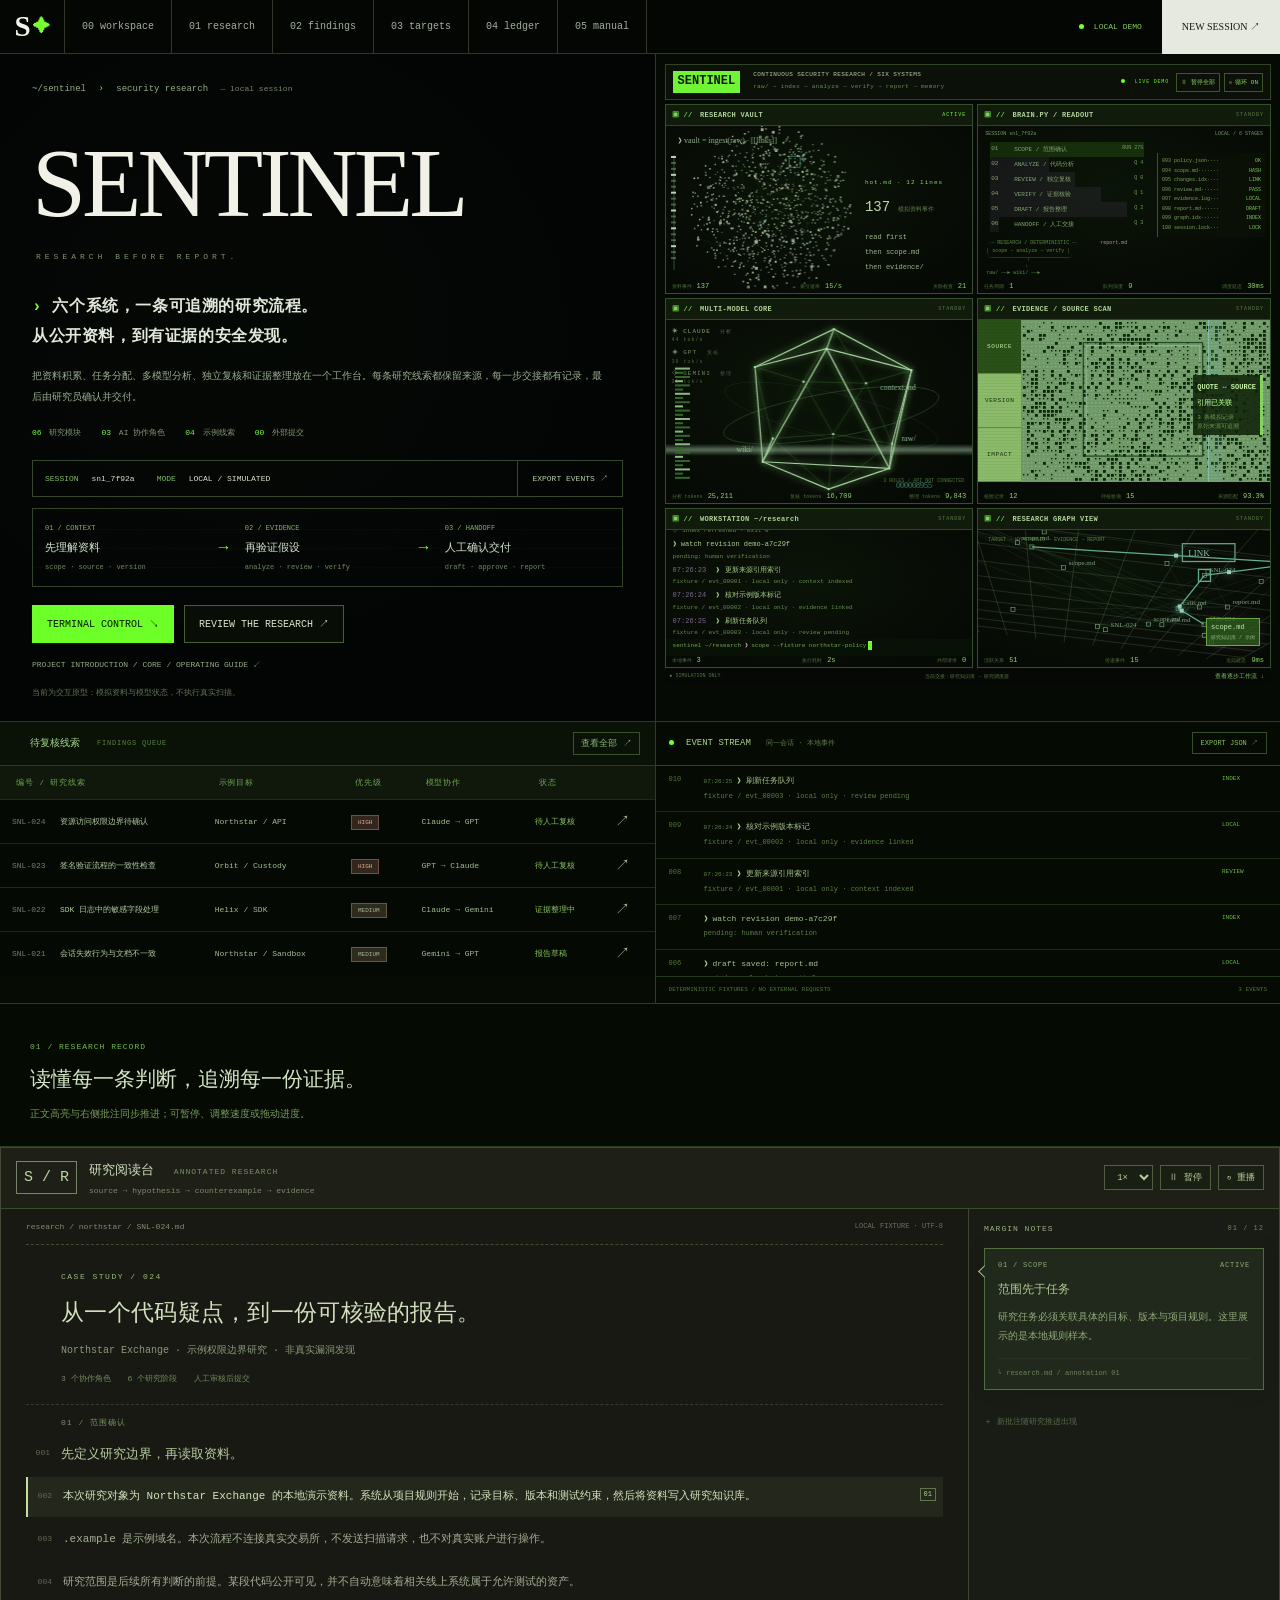
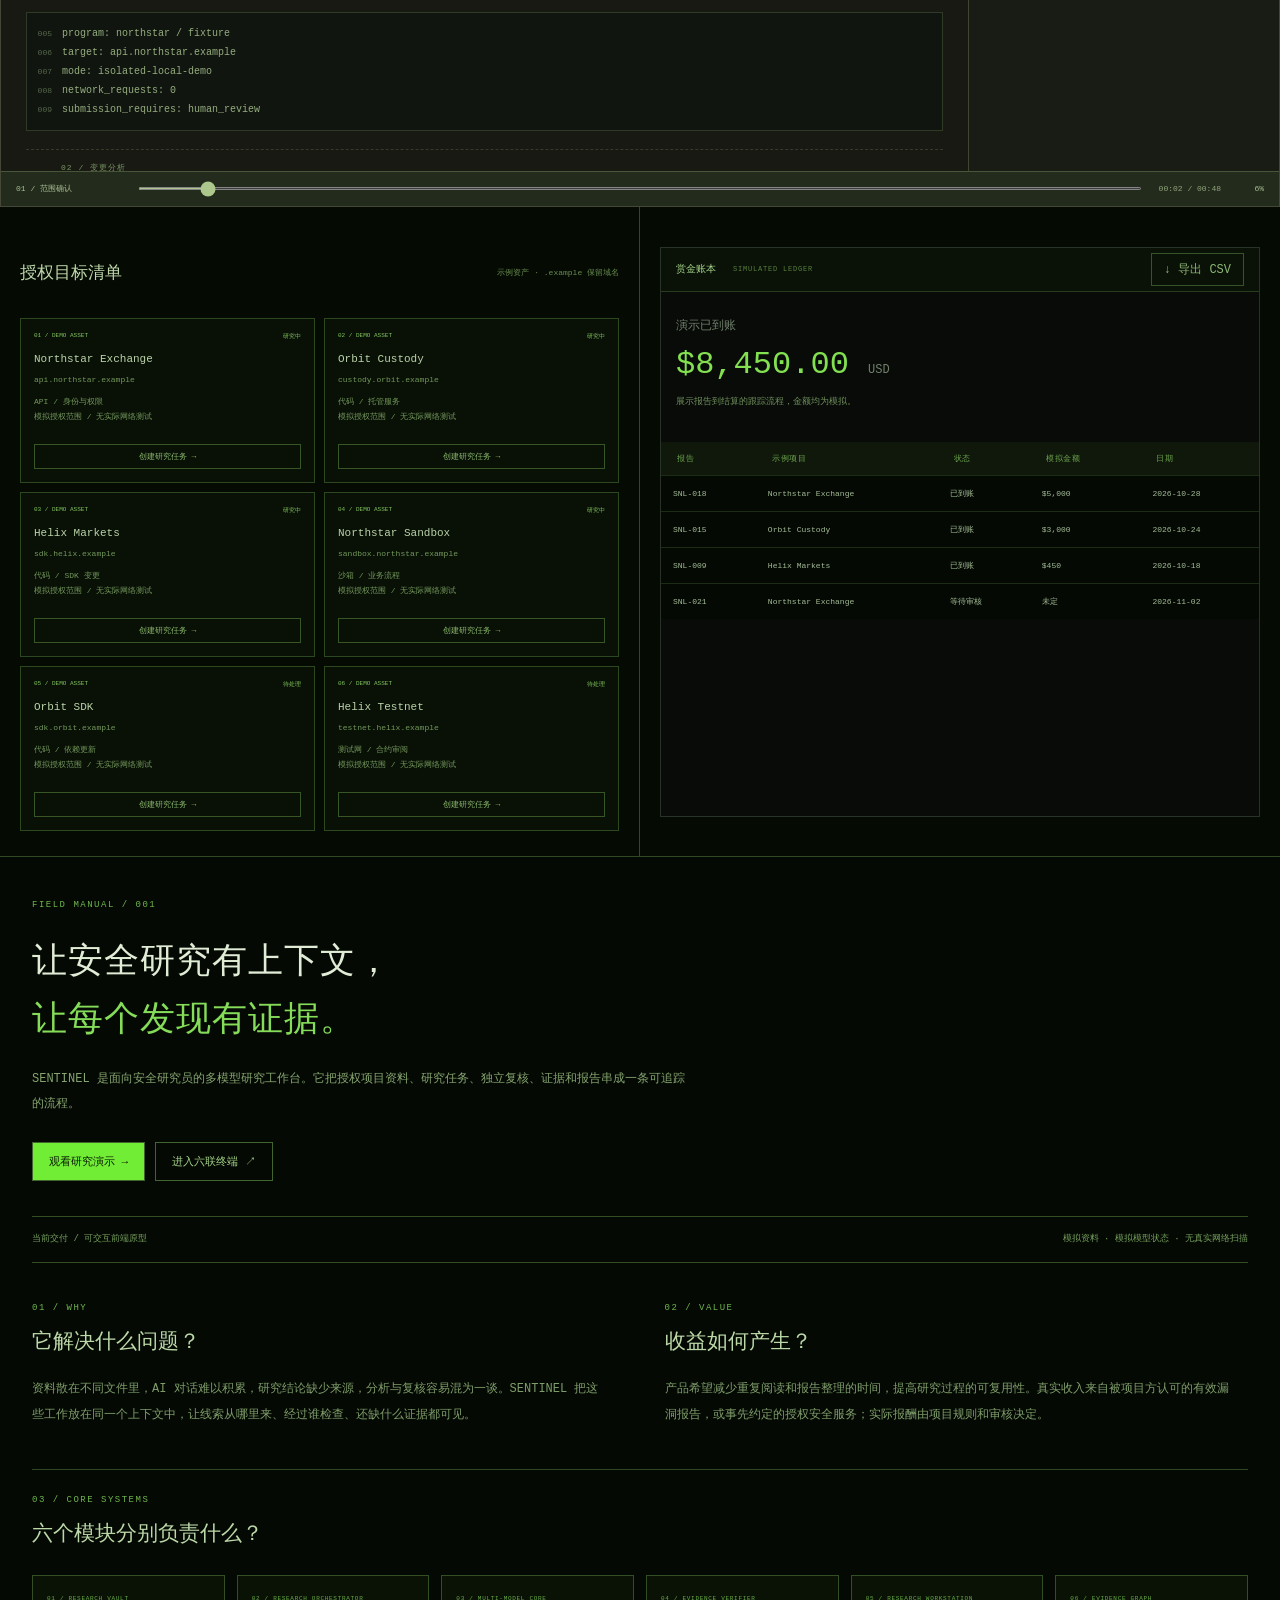
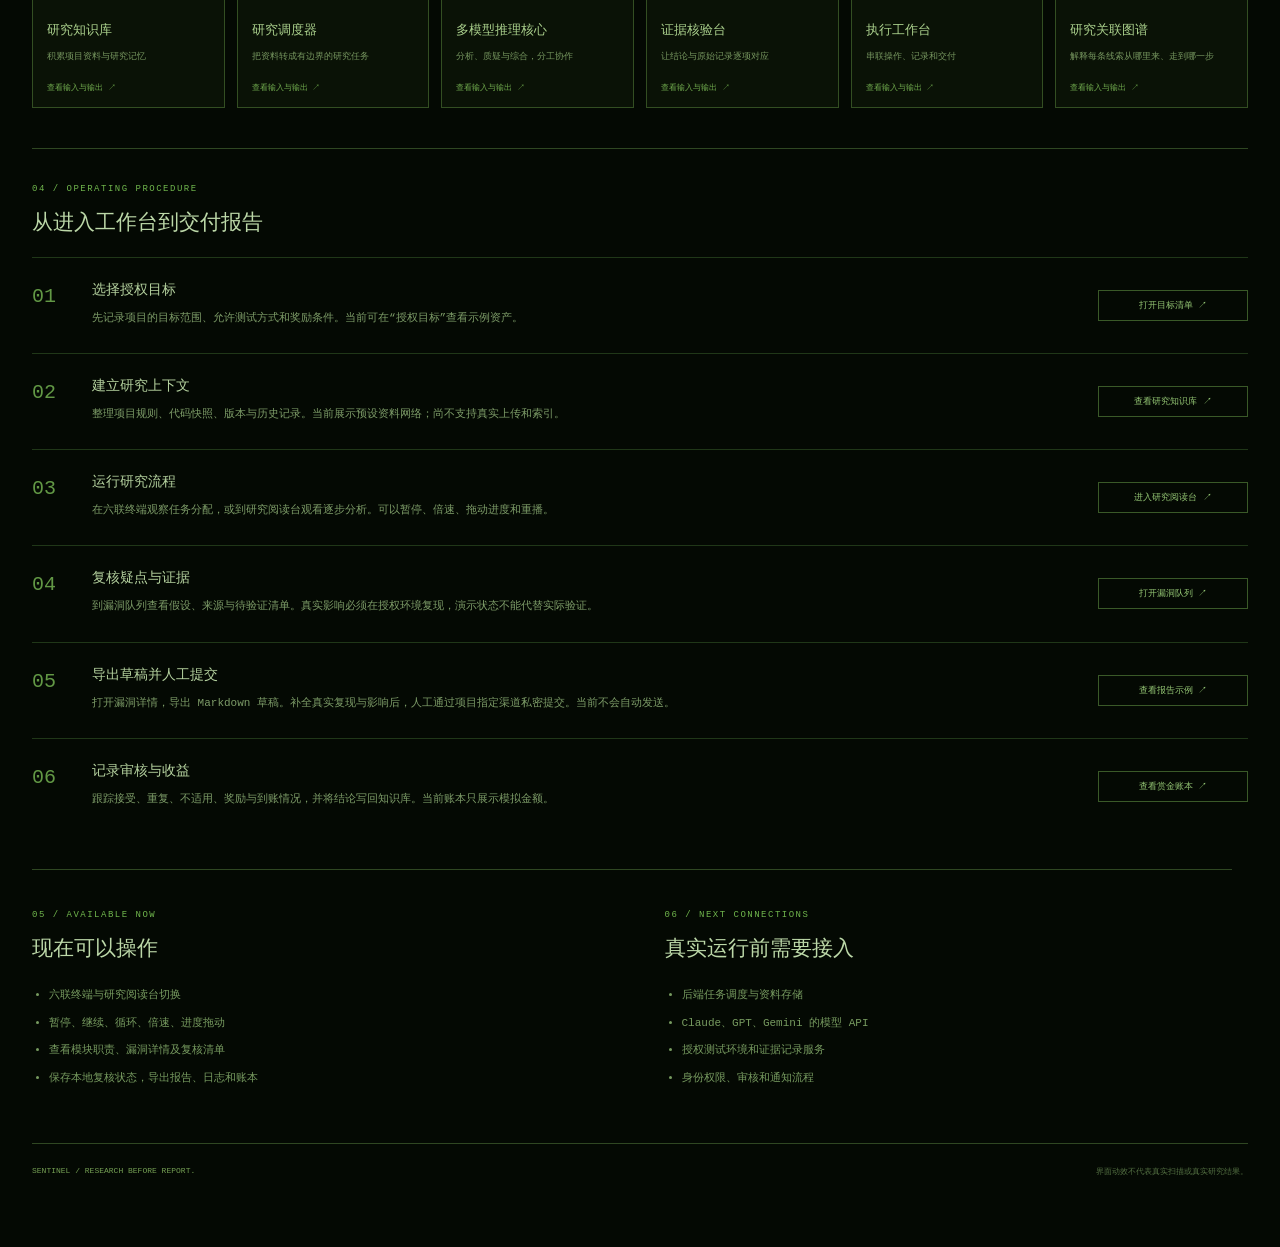
==== commit e008ed58: "Unify all research views into a single green terminal workspace" ====
--- a/SENTINEL-terminal.html
+++ b/SENTINEL-terminal.html
@@ -9,6 +9,9 @@
 </style><style>:root{--bg:#080713;--panel:#0d0b1c;--line:#39304c;--text:#c9bedc;--muted:#75658c;--green:#c9b0ed}body{background:#080713;color:#c9bedc}.shell{max-width:none;padding:0 10px}.windowbar{height:22px;padding:0 12px;background:#090814;color:#756886;font-size:8px;border-color:#2c243c}.windowdots{width:90px;gap:4px}.windowdots i{width:5px;height:5px;background:#b9739c}.windowdots i:nth-child(2){background:#bca1c4}.windowdots i:nth-child(3){background:#8c79ad}.brandbar,.intro,.demoline,.stats,.pagefooter{display:none}.nav{height:28px;border-top:0;position:relative}.navlinks{gap:23px}.nav button{font-size:9px}.nav button span:first-child{font-size:8px}.nav button.active{color:#d5b4fa}.nav button.active:after{background:#bd99e7}.nav .shortcut{font-size:8px}main{padding-top:6px}.sixstation{border:0;margin:0;background:#080713;height:calc(100dvh - 62px);min-height:650px;display:flex;flex-direction:column}.stationmast{height:45px;min-height:45px;flex-shrink:0;border:1px solid #3e3153;padding:0 11px;background:#0d0a1b;gap:12px}.stationmast>div:first-child{gap:13px;align-items:center}.stationwordmark{font-size:22px;letter-spacing:1px;font-weight:600;padding:3px 8px;background:#c9b3e7;color:#171020;line-height:1.1}.stationmast h2{font:10px Consolas,'Microsoft YaHei',monospace;letter-spacing:1.3px;margin:0 0 4px;color:#d3c2e2}.stationmast p{font-size:8px;letter-spacing:.3px;color:#7d6a92}.livecontrols{gap:7px}.livecontrols button{font-size:8px;border:1px solid #4b365e;padding:4px 7px}.liveindicator{font-size:7px}.liveindicator .dot{height:4px;width:4px}.stationlegend{display:none}.stationgrid{flex:1;min-height:0;grid-template-columns:1.1fr 1fr;grid-template-rows:1.04fr 1.13fr .88fr;gap:5px;background:#080713;margin-top:5px}.stationpanel{border:1px solid #49365b;display:flex;flex-direction:column;overflow:hidden;background:radial-gradient(ellipse at 45% 60%,#171027 0%,#0c091b 65%);box-shadow:inset 0 0 0 2px #100b1e}.stationpanel.moduleactive{background:radial-gradient(ellipse at 50% 40%,#1b112b,#0c091b 70%)}.stationpanel.moduleactive:before{border:0;box-shadow:none;animation:none}.stationpanel>header{height:24px;min-height:24px;background:linear-gradient(90deg,#211531,#100b1d);border-bottom:1px solid #3c2c50;padding:0 9px}.stationpanel h3{font-size:9px;letter-spacing:.7px;color:#d0bedf;font-weight:600}.stationpanel h3 span{color:#d4b7ef}.modulestatus{font-size:7px;letter-spacing:1px;color:#765b90}.moduleactive .modulestatus{color:#e4b9df}.modulevisual{height:auto!important;flex:1;min-height:0;position:relative}.stationpanel>footer{height:25px;min-height:25px;padding:0 9px;position:absolute;bottom:0;left:0;right:0;border:0;background:#0b0818bb;z-index:2;opacity:0;transition:opacity .2s}.stationpanel:hover>footer{opacity:1}.stationpanel>footer>div{flex-direction:row;gap:10px;align-items:center}.stationpanel>footer strong{font-size:9px}.stationpanel>footer span{font-size:8px}.stationpanel>footer button{padding:2px 5px;font-size:7px}.livemetrics{position:absolute;bottom:4px;left:9px;right:9px;display:flex;justify-content:space-between;border:0;background:none;z-index:1;pointer-events:none}.livemetrics>span{border:0;padding:0;display:flex;flex-direction:row;gap:5px;align-items:baseline}.livemetrics small{font-size:7px;color:#715381}.livemetrics b{font-size:10px;color:#c695cd;text-shadow:none}.metricpulse{display:none}.metricchanged{animation:none}.visualoverlay{right:3%;top:29%;width:32%;background:none;padding:0;pointer-events:none}.visualoverlay>span{color:#d19bc3;font-size:9px;letter-spacing:1px}.visualoverlay strong{font-size:19px;margin:11px 0 15px;color:#dbd0eb}.visualoverlay small{font-size:8px}.visualoverlay p{font-size:9px;color:#bfb0d0;line-height:2.1}.coremodels{left:10px;top:11px;gap:6px;z-index:1}.coremodels>span{font-size:9px;letter-spacing:1px}.coremodels>span:after{font-size:7px;margin-top:2px}.coremodels small{font-size:7px}.canvaslabel{left:auto;right:8px;bottom:19px;font-size:7px;color:#755d8c}.evidencetabs{width:64px;background:#a98bc9;z-index:1;bottom:21px}.evidencetabs button{font-size:9px;flex:1;padding:3px;letter-spacing:.6px;border-bottom:1px solid #8d72ac}.evidencetabs .active{background:#503368;color:#e9d5ff}.evidencebody{margin-left:64px;height:calc(100% - 21px)}.evidencesummary{top:34%;right:5%;border:0;padding:4px 7px;min-width:0;background:#28123ac9;box-shadow:4px 0 #dca2d0}.evidencesummary>span:first-child{color:#eed4fb;font-size:12px;font-weight:600}.evidencesummary strong{font-size:10px;margin:5px 0;color:#dbb6ec}.evidencesummary p{font-size:8px;line-height:1.5;margin:0}.evidenceflag{display:none}.dispatchbar{padding:6px 11px;font-size:7px}.dispatchrows{padding:0 12px}.dispatchrows>div{font-size:9px;padding:2px 4px;border:0;grid-template-columns:28px 1fr 65px}.dispatchrows i{font-size:8px}.orchestratorascii{display:flex;gap:20px;padding:9px 15px 18px;font:8px/1.5 Consolas,monospace;color:#8e72a4;white-space:pre}.orchestratorascii b{font-weight:400;color:#bd8faa}.workstationoutput{height:calc(100% - 25px);padding:7px 10px 0;scrollbar-width:none}.workstationoutput>div{font-size:10px;margin-bottom:5px;line-height:1.2;animation:none}.workstationoutput p{font-size:8px;margin:3px 0;color:#9a729a}.workstationoutput time{font-size:7px}.workstationprompt{position:absolute;bottom:11px;left:0;right:0;height:17px;padding:2px 10px;font-size:8px;background:#0e0a1d;border:0}.graphbreadcrumb{font-size:7px;left:10px;top:7px;color:#9872a8;z-index:1}.graphfocus{bottom:28px;right:10px;border:1px solid #b970a4;background:#9a5689b8;padding:5px 8px;font-size:10px;box-shadow:0 0 15px #bf6ba024}.graphfocus span{font-size:7px;margin-top:3px}.stationhandoff{height:21px;min-height:21px;padding:0 5px;border:0;font-size:7px;color:#826092}.stationhandoff button{font-size:8px}.workspace,.findingspanel{display:none}.dossier-open .workspace{display:grid;margin-top:15px}.dossier-open .findingspanel{display:block}.alternate{margin-top:15px}.stationpanel:after{content:'';position:absolute;inset:24px 0 0;pointer-events:none;background:repeating-linear-gradient(0deg,#00000000 0 2px,#00000013 2px 3px);opacity:.6;z-index:3}.stationpanel.expanded{position:fixed;inset:65px 18px 25px;z-index:20;box-shadow:0 0 0 100vmax #04020deb;border-color:#b28acc}.stationpanel.expanded .modulevisual{min-height:300px}.prohint{color:#735d89;font-size:7px;letter-spacing:1px}.workflow-focus .sixstation{display:none}.workflow-focus .workspace{display:grid}.workflow-focus .nav{display:none}@media(min-width:1700px){.stationpanel h3{font-size:11px}.stationpanel>header{height:28px;min-height:28px}.dispatchrows>div{font-size:11px;padding:4px}.workstationoutput>div{font-size:12px}.workstationoutput p{font-size:10px}.orchestratorascii{font-size:10px}.visualoverlay p{font-size:11px}.stationwordmark{font-size:26px}}@media(max-width:780px){.shell{padding:0 5px}.sixstation{height:calc(100dvh - 62px);min-height:600px}.stationmast{height:50px;min-height:50px;flex-direction:row;padding:0 6px;align-items:center}.stationwordmark{font-size:16px;letter-spacing:0;padding:4px}.stationmast h2{font-size:8px;letter-spacing:0}.stationmast p{display:none}.livecontrols{width:auto;gap:3px}.livecontrols button{font-size:7px;padding:4px}.liveindicator{display:none}.stationgrid{grid-template-columns:1fr 1fr;gap:3px;grid-template-rows:1fr 1.1fr .85fr}.stationpanel h3{font-size:7px;letter-spacing:0}.stationpanel h3 span{margin-right:2px}.stationpanel>header{padding:0 5px;height:22px;min-height:22px}.modulestatus{font-size:6px;letter-spacing:0}.stationpanel>footer{height:22px}.stationpanel>footer span{display:none}.stationpanel>footer strong{font-size:8px}.stationpanel>footer button{font-size:6px}.visualoverlay{top:28%;right:0;width:34%}.visualoverlay>span{font-size:6px}.visualoverlay strong{font-size:12px;margin:8px 0}.visualoverlay small{display:none}.visualoverlay p{font-size:6px;line-height:1.9}.livemetrics{left:5px;right:5px;bottom:3px}.livemetrics small{display:none}.livemetrics b{font-size:8px}.dispatchbar{padding:5px;font-size:6px}.dispatchrows{padding:0 4px}.dispatchrows>div{font-size:6px;grid-template-columns:12px 1fr 35px;gap:2px;padding:3px 1px}.dispatchrows i{font-size:6px}.orchestratorascii{font-size:6px;padding:6px;gap:8px}.coremodels{left:6px;top:7px;gap:4px}.coremodels>span{font-size:6px;letter-spacing:0}.coremodels small{display:none}.coremodels>span:after{font-size:5px}.canvaslabel{font-size:5px}.evidencetabs{width:33px}.evidencetabs button{font-size:6px}.evidencebody{margin-left:33px}.evidencesummary{right:3%;padding:4px;top:35%}.evidencesummary>span:first-child{font-size:7px}.evidencesummary strong{font-size:7px}.evidencesummary p{font-size:6px}.workstationoutput{padding:6px 5px 0}.workstationoutput>div{font-size:6px}.workstationoutput p{font-size:6px;line-height:1.3}.workstationoutput time{display:none}.workstationprompt{font-size:6px;padding:2px 5px}.graphbreadcrumb{font-size:5px;left:5px}.graphfocus{font-size:7px;bottom:21px;padding:3px 5px;right:5px}.graphfocus span{font-size:5px}.stationhandoff{flex-wrap:nowrap;font-size:6px;gap:4px;height:20px;min-height:20px}.stationhandoff>span:nth-child(2){order:0;width:auto;overflow:hidden;white-space:nowrap;text-overflow:ellipsis;max-width:50%}.stationhandoff button{font-size:6px}.prohint{display:none}.navlinks{gap:8px}.nav button{font-size:8px}.stationpanel.expanded{inset:60px 7px 15px}.stationpanel:after{inset:22px 0 0}.stationpanel.expanded .visualoverlay p{font-size:10px}.stationpanel.expanded .coremodels>span{font-size:10px}}
 .proreadout{position:absolute;right:18px;top:36px;width:37%;padding:8px 10px;background:#100b1c;border-left:1px solid #503762;color:#a38ab9;font:9px/1.9 Consolas,monospace}.proreadout>div{display:flex;justify-content:space-between;gap:6px}.proreadout b{font-weight:400;color:#bd87b5}.dispatchrows{width:61%}.dispatchrows>div{grid-template-columns:22px 1fr 42px;font-size:8px}.orchestratorascii{padding-top:17px}@media(max-width:780px){.proreadout{right:4px;top:26px;padding:4px;width:36%;font-size:5px;line-height:2}.dispatchrows>div{font-size:5px;grid-template-columns:10px 1fr 22px}.dispatchrows i{font-size:5px}.orchestratorascii{font-size:5px;padding-top:10px}}
 </style><style>.experiencebar{display:flex;justify-content:space-between;align-items:center;height:34px;gap:10px;border-bottom:1px solid #3c304c;margin-bottom:5px}.experiencebar>div{display:flex;gap:4px;height:100%}.experiencebar button{padding:0 13px;border:0;font-size:9px;color:#8b789d;position:relative}.experiencebar button span{font-size:7px;margin-right:6px;color:#6b577e}.experiencebar button.selected{color:#e4c9f8;background:#b78de30a}.experiencebar button.selected:after{content:'';position:absolute;bottom:0;height:2px;background:#c19be2;left:9px;right:9px}.experiencebar>span{font-size:7px;color:#685376;letter-spacing:1px}.experiencebar b{font-weight:400;border:1px solid #674d7a;padding:2px 4px;margin-left:8px;color:#b993cf}.sixstation{height:calc(100dvh - 101px)}#readingExperience{height:calc(100dvh - 101px);min-height:620px;display:flex;flex-direction:column;border:1px solid #454836;background:#181913;color:#d2d5bd}.readingtop{display:flex;justify-content:space-between;align-items:center;padding:10px 15px;border-bottom:1px solid #404331;background:#1e2018;height:61px;min-height:61px}.readingtop>div:first-child{display:flex;gap:12px;align-items:center}.readmark{border:1px solid #768568;color:#bcd79f;padding:7px;font-size:15px}.readingtop strong{font-size:13px;font-weight:500;color:#d0ddbd}.readingtop small{font-size:8px;letter-spacing:1px;margin-left:12px;color:#7a8e66}.readingtop p{font-size:8px;color:#7d896f;margin:7px 0 0}.readingtools{display:flex;gap:7px}.readingtools button,.readingtools select{font-size:9px;padding:5px 8px;border:1px solid #4f5f40;background:#192013;color:#b7ce9e}.readinglayout{display:grid;grid-template-columns:minmax(0,1fr) 310px;min-height:0;flex:1;position:relative}.researchpaper{padding:0 25px 20px;overflow:auto;border-right:1px solid #414632;scrollbar-width:thin;scrollbar-color:#657451 transparent;position:relative;scroll-behavior:smooth}.paperfile{display:flex;justify-content:space-between;font-size:8px;gap:12px;color:#818c70;padding:13px 0;border-bottom:1px dashed #414b34;position:sticky;top:0;background:#181913;z-index:2}.paperfile>span:last-child{font-size:7px;color:#67765c;white-space:nowrap}.papertitle{padding:24px 0 20px 35px}.papertitle>span{font-size:8px;color:#9cb781;letter-spacing:1.5px}.papertitle h1{font:500 23px/1.7 'Microsoft YaHei',sans-serif;margin:10px 0;color:#d3e0bf;letter-spacing:.3px}.papertitle p{font-size:10px;color:#899979;line-height:1.8;margin:0 0 13px}.papertitle>div{display:flex;gap:17px;font-size:8px;color:#728c5d}.papersection{padding:12px 0 18px;border-top:1px dashed #333d2a;position:relative}.papersectionlabel{font-size:8px;letter-spacing:1px;color:#789461;margin:0 0 15px 35px}.papersection h2{font-size:13px;font-weight:500;line-height:1.9;margin:0 0 10px;position:relative;padding-left:35px;color:#b8cba0}.papernumber{position:absolute;left:0;top:2px;width:24px;font-size:8px;color:#5d6b4e;text-align:right;user-select:none;font-weight:400}.papersection p{display:flex;gap:9px;position:relative;margin:3px 0;padding:8px 28px 8px 35px;font-size:11px;line-height:2.15;color:#a4ae94;border-left:2px solid transparent;transition:color .4s,background .4s}.papersection p .papernumber{top:10px}.papersection sup{position:absolute;right:7px;top:11px;font-size:7px;border:1px solid #5f764d;color:#b3cb96;padding:0 3px;line-height:1.5;opacity:0}.papersection p.paperhighlight{color:#b7cba2;background:#8da46a0a;border-left-color:#7a9860}.papersection p.paperhighlight sup{opacity:1}.papersection p.paperactive{background:#9bbc7a17;color:#d2e2bd;border-left-color:#c3df9c}.papersection:nth-child(3n+2) p.paperhighlight{border-color:#a68bc8;background:#b599d109}.papersection:nth-child(3n+2) p.paperactive{background:#b599d119;color:#d2c4e7}.papersection:nth-child(3n) p.paperhighlight{border-color:#baa16d;background:#c5a45b09}.papersection pre{padding:11px 0;margin:10px 0 0;background:#11150f;overflow:hidden;border:1px solid #303b27;font:10px/1.9 Consolas,monospace;color:#95ad7f}.papersection pre>span{display:block;white-space:pre-wrap;overflow-wrap:anywhere;padding-right:10px}.papersection pre i{display:inline-block;text-align:right;width:25px;color:#55664a;font-size:8px;font-style:normal;margin-right:10px}.paperend{padding:20px 0;font-size:8px;letter-spacing:1px;color:#7b9065;display:flex;justify-content:space-between}.paperend span{font-size:8px;letter-spacing:0;color:#68785a}.readingmargin{overflow:auto;padding:0 15px 20px;scrollbar-width:thin;scrollbar-color:#526441 transparent;background:#191b15;scroll-behavior:smooth}.marginheading{height:39px;position:sticky;top:0;z-index:2;background:#191b15;display:flex;align-items:center;justify-content:space-between;font-size:8px;color:#9aaf82;letter-spacing:1px}.marginheading span{font-size:7px;color:#71845c}.readingnote{margin-bottom:14px;padding:12px 13px;position:relative;background:#20291c;border:1px solid #546c41;color:#adc98e;animation:noteReveal .5s ease}.readingnote:before{content:'';position:absolute;left:-5px;top:18px;width:8px;height:8px;transform:rotate(45deg);border-left:1px solid currentColor;border-bottom:1px solid currentColor;background:inherit}.readingnote.purple{color:#bba6d4;border-color:#69597c;background:#272230}.readingnote.amber{color:#c9b17a;border-color:#6b5c39;background:#2c281d}.readingnote header{display:flex;justify-content:space-between;font-size:7px;letter-spacing:.8px;opacity:.8}.readingnote h3{font-size:12px;line-height:1.8;font-weight:500;margin:11px 0 7px}.readingnote p{font-size:10px;line-height:1.9;margin:0;opacity:.8}.readingnote footer{font-size:7px;border-top:1px solid #ffffff13;padding-top:10px;margin-top:12px;opacity:.55}.readingnote:not(.current){opacity:.68}.readingnote.current{box-shadow:0 0 22px #0001}.readingwaiting{font-size:8px;line-height:2;padding:10px 0;color:#586d47}.readingbottom{display:flex;align-items:center;gap:15px;height:35px;min-height:35px;padding:0 15px;background:#232b1c;border-top:1px solid #485539;font-size:8px;color:#a8be92}.readingbottom>span:first-child{min-width:105px}.readingbottom input{flex:1;min-width:30px;accent-color:#acc88d;height:3px;cursor:pointer}.readingbottom time{font-size:8px;color:#91a67b;white-space:nowrap}#readingPercent{min-width:28px;text-align:right}body[data-experience=reading] .workspace,body[data-experience=about] .workspace,body[data-experience=reading] .findingspanel,body[data-experience=about] .findingspanel{display:none!important}#aboutExperience{max-width:1100px;margin:0 auto;padding:38px 30px;color:#cfc2de}.guidehead>span,.guidelabel{font-size:9px;letter-spacing:1.5px;color:#9879b5}.guidehead h1{font:500 39px/1.65 'Microsoft YaHei',sans-serif;margin:20px 0;letter-spacing:1px;color:#e3d4ee}.guidehead em{font-style:normal;color:#bb9add}.guidehead>p{font-size:13px;line-height:2.1;color:#a18fac;max-width:660px}.guidehead>div{display:flex;gap:10px;margin:25px 0 35px}.guidehead button{font-size:11px;padding:11px 16px;border-color:#755588;color:#c9a9e1}.guidehead .guideprimary{background:#c6a4e2;color:#21132c;border-color:#c6a4e2}.guidestatus{display:flex;justify-content:space-between;gap:20px;border-top:1px solid #493553;border-bottom:1px solid #493553;padding:14px 0;font-size:9px;color:#9f82b2;line-height:1.9}.guidecolumns{display:grid;grid-template-columns:1fr 1fr;gap:55px;padding:40px 0}.guidecolumns h2,.guidecapabilities>h2,.guideprocedure>h2{font-size:21px;font-weight:500;line-height:1.7;color:#d7c4e6;margin:12px 0 15px}.guidecolumns p{font-size:12px;line-height:2.2;color:#9988a7;margin:0}.guidecapabilities{padding:25px 0 40px;border-top:1px solid #3d2c48}.guidecapabilities>div:last-child{display:grid;grid-template-columns:repeat(3,1fr);gap:12px;margin-top:23px}.guidecapabilities button{padding:18px;text-align:left;border-color:#4b355c;background:#130c1c}.guidecapabilities button>span{font-size:7px;letter-spacing:.7px;color:#9671af}.guidecapabilities h3{font-size:15px;font-weight:500;margin:17px 0 10px;color:#ceafe4}.guidecapabilities p{font-size:10px;color:#967ea8;line-height:1.9;margin:0}.guidecapabilities small{font-size:8px;color:#b18bc9;display:block;margin-top:16px}.guideprocedure{border-top:1px solid #3d2c48;padding:35px 0}.guideprocedure>article{display:grid;grid-template-columns:40px 1fr 150px;gap:20px;align-items:center;border-top:1px solid #302039;padding:23px 0}.guideprocedure>article>span{font-size:20px;color:#765388;align-self:start;margin-top:4px}.guideprocedure h3{font-size:14px;font-weight:500;color:#cfb6de;margin:0 0 8px}.guideprocedure p{font-size:11px;line-height:2.1;color:#9982aa;margin:0}.guideprocedure button{font-size:9px;padding:8px;border-color:#513660;color:#b790cc}.integrationguide{border-top:1px solid #3d2c48}.integrationguide ul{padding-left:17px;font-size:11px;color:#9e85af;line-height:2.5}.guidefooter{border-top:1px solid #47334f;padding:22px 0 30px;font-size:8px;color:#826093;display:flex;justify-content:space-between;gap:20px}.guidefooter span{color:#6f527f}#moduleDialog .dialoghead button{cursor:pointer}@media(min-width:1600px){.readinglayout{grid-template-columns:minmax(0,1fr) 350px}.researchpaper{padding-left:40px;padding-right:40px}.papersection p{font-size:12px}.readingnote p{font-size:11px}}@media(max-width:780px){.experiencebar{height:34px}.experiencebar>span{display:none}.experiencebar button{font-size:8px;padding:0 9px}.experiencebar button span{font-size:6px}.sixstation{height:calc(100dvh - 101px)}#readingExperience{height:calc(100dvh - 101px);min-height:600px}.readingtop{padding:8px;height:55px;min-height:55px}.readingtop small,.readingtop p{display:none}.readmark{font-size:11px;padding:5px}.readingtop strong{font-size:11px}.readingtop>div:first-child{gap:7px}.readingtools{gap:4px}.readingtools button,.readingtools select{font-size:8px;padding:5px}.readinglayout{grid-template-columns:minmax(0,1fr) 145px}.researchpaper{padding:0 9px 15px}.paperfile{font-size:6px;padding:10px 0}.paperfile>span:last-child{display:none}.papertitle{padding:19px 0 17px 20px}.papertitle h1{font-size:17px;line-height:1.9}.papertitle>span{font-size:6px}.papertitle p{font-size:8px;line-height:1.9}.papertitle>div{font-size:6px;flex-wrap:wrap;gap:7px}.papersectionlabel{margin-left:20px;font-size:7px}.papersection h2{font-size:11px;padding-left:20px;line-height:2}.papersection p{font-size:9px;line-height:2.2;padding:7px 11px 7px 20px}.papernumber{font-size:6px;width:13px}.papersection p .papernumber{top:11px}.papersection sup{font-size:5px;right:1px;padding:0 1px;top:12px}.papersection pre{font-size:7px;line-height:1.9}.papersection pre i{width:14px;font-size:6px;margin-right:5px}.readingmargin{padding:0 7px 13px}.marginheading{font-size:6px;letter-spacing:0;height:32px}.marginheading span{font-size:5px}.readingnote{padding:8px;margin-bottom:10px}.readingnote header{font-size:5px;letter-spacing:0}.readingnote h3{font-size:10px;margin:9px 0 5px}.readingnote p{font-size:8px;line-height:2}.readingnote footer{font-size:5px;line-height:1.8;overflow-wrap:anywhere}.readingwaiting{font-size:6px}.readingbottom{padding:0 8px;gap:7px;font-size:7px}.readingbottom>span:first-child{min-width:73px}.readingbottom time{font-size:6px}#readingPercent{display:none}.paperend{font-size:6px;line-height:1.9;flex-direction:column;gap:5px}.paperend span{font-size:6px}#aboutExperience{padding:25px 13px}.guidehead h1{font-size:28px;margin:18px 0}.guidehead>p{font-size:11px}.guidehead>div{gap:7px}.guidehead button{font-size:10px;padding:10px}.guidestatus{flex-direction:column;gap:5px;font-size:8px}.guidecolumns{grid-template-columns:1fr;gap:28px;padding:30px 0}.guidecolumns h2,.guidecapabilities>h2,.guideprocedure>h2{font-size:19px}.guidecolumns p{font-size:11px}.guidecapabilities>div:last-child{grid-template-columns:1fr 1fr;gap:8px}.guidecapabilities button{padding:13px 10px}.guidecapabilities button>span{font-size:6px}.guidecapabilities h3{font-size:13px}.guidecapabilities p{font-size:9px}.guideprocedure>article{grid-template-columns:25px 1fr;gap:10px}.guideprocedure>article>span{font-size:17px}.guideprocedure button{grid-column:2;justify-self:start;font-size:8px}.guideprocedure h3{font-size:13px}.guideprocedure p{font-size:10px}.guidefooter{flex-direction:column;gap:10px}}@media(prefers-reduced-motion:reduce){.readingnote{animation:none}.researchpaper,.readingmargin{scroll-behavior:auto}.papersection p{transition:none}}
+</style><style>:root{--bg:#030504;--panel:#080b08;--line:#293229;--text:#d6ddd4;--green:#70ff2b;--muted:#71806b}html{scroll-behavior:smooth;scroll-padding-top:65px}body.singlepage{background:#030504;color:#d7dfd3;font-family:Consolas,'Microsoft YaHei',monospace}.singlepage .windowbar{display:none}.singlepage .shell{padding:0}.singlepage .nav{height:54px;position:sticky;top:0;z-index:15;background:#040704f5;border-bottom:1px solid #30382b;display:flex;justify-content:space-between;gap:0;backdrop-filter:blur(12px)}.singlelogo{display:flex;align-items:center;justify-content:center;gap:2px;width:65px;min-width:65px;font:bold 29px Georgia,serif;border-right:1px solid #30382b;color:#f2f4e9}.singlelogo span{font-size:17px;color:#76ff34}.singlelinks{display:flex;margin-right:auto;overflow-x:auto;scrollbar-width:none}.singlelinks a{display:flex;align-items:center;padding:0 17px;border-right:1px solid #30382b;color:#a4afa0;font-size:10px;white-space:nowrap}.singlelinks a:hover{color:#8cff4c;background:#11220b}.singlelinks a.current{background:#66f52a;color:#051002}.singlenavright{display:flex;align-items:center}.singlenavright>span{padding:0 20px;font-size:8px;color:#8acc63;white-space:nowrap}.singlenavright .dot{background:#79ff3c;margin-right:5px}.singlenavright button{height:54px;background:#e6e9df;color:#131a0f;border:0;padding:0 20px;font:10px Georgia,serif}.singlepage main{padding:0}.singleworkspace{display:grid;grid-template-columns:1.05fr 1fr;border-bottom:1px solid #30382b;min-height:630px;scroll-margin-top:54px}.singlehero{padding:27px 32px 20px;border-right:1px solid #30382b;display:flex;flex-direction:column;align-items:flex-start;background:radial-gradient(ellipse at 38% 42%,#14280b18,transparent 65%)}.heropath{font-size:9px;color:#94ab85;line-height:1.9}.heropath>span{color:#71f83c;margin:0 7px}.heropath>span:last-child{color:#75856c;font-size:8px}.singlehero>h1{font:400 clamp(55px,7.6vw,145px)/1.15 Georgia,'Times New Roman',serif;letter-spacing:-4px;color:#f2f1e8;margin:30px 0 31px}.singlehero>h1>span{display:block;font:8px Consolas,monospace;letter-spacing:4px;color:#7f936f!important;margin:12px 0 0 4px}.singlehero h2{font:600 16px/1.9 Consolas,'Microsoft YaHei',monospace;color:#e0e8d9;letter-spacing:.6px;margin:0 0 13px}.singlehero h2>span{color:#77ff35}.singlepitch{font-size:10px;line-height:2.15;color:#9bad90;max-width:570px;margin:0 0 17px}.herofacts{display:flex;gap:20px;flex-wrap:wrap;font-size:8px;color:#829675;line-height:1.8}.herofacts b{color:#73ff35;font-weight:400;margin-right:3px}.heroSession{display:flex;align-items:center;gap:22px;margin-top:20px;border:1px solid #36472b;width:100%;font-size:8px;color:#80bd63;min-height:37px;padding-left:12px}.heroSession b{font-weight:400;color:#dce3cf;margin-left:8px;font-size:8px}.heroSession button{margin-left:auto;align-self:stretch;border:0;border-left:1px solid #36472b;font-size:8px;padding:0 14px;color:#b3cfa4}.herotrace{display:grid;grid-template-columns:1fr 17px 1fr 17px 1fr;gap:9px;padding:15px 12px;border:1px solid #34452b;margin-top:11px;width:100%;background:repeating-linear-gradient(0deg,transparent 0 18px,#80d05a07 18px 19px)}.herotrace>div{display:flex;flex-direction:column;gap:8px}.herotrace>div>span{font-size:7px;color:#81b268}.herotrace strong{font-size:11px;color:#d8e4d0;font-weight:400}.herotrace small{font-size:7px;color:#6f8661}.herotrace i{font-size:16px;color:#72ff30;font-style:normal;align-self:center}.heroactions{display:flex;gap:10px;margin-top:18px;flex-wrap:wrap}.heroactions>a{padding:11px 14px;font-size:10px;border:1px solid #455e34;color:#d8e6cf;background:#080d05}.heroactions .solid{background:#6cff28;border-color:#6cff28;color:#051600}.heromanual{font-size:8px;color:#94aa84;margin-top:14px;line-height:1.9}.herofootnote{color:#617254;font-size:8px;line-height:1.9;margin:13px 0 0}.singleterminal{padding:10px 9px 5px;min-width:0;background:#060a05;scroll-margin-top:60px}.singlepage .sixstation{height:620px;min-height:620px;background:#050805}.singlepage .stationmast{background:#0b1008;border-color:#304426;height:36px;min-height:36px;padding:0 7px}.singlepage .stationwordmark{font-size:12px;padding:4px 5px;letter-spacing:0;background:#70f435;color:#091b03}.singlepage .stationmast h2{font-size:6px;letter-spacing:.4px;color:#b9cfa8}.singlepage .stationmast p{font-size:6px;color:#688d54}.singlepage .livecontrols{gap:4px}.singlepage .livecontrols button{font-size:6px;border-color:#3a572b;color:#8edc68;padding:4px}.singlepage .liveindicator{font-size:5px;margin-right:3px;color:#70f037}.singlepage .liveindicator .dot{background:#75ff2d}.singlepage .stationgrid{gap:4px;grid-template-columns:1.05fr 1fr;background:#050805;margin-top:4px}.singlepage .stationpanel,.singlepage .stationpanel.moduleactive{background:radial-gradient(ellipse at 45% 45%,#162d0c55,#060a05 80%);border-color:#34502a;box-shadow:none}.singlepage .stationpanel>header{height:21px;min-height:21px;padding:0 6px;background:#101b0b;border-color:#2e4624}.singlepage .stationpanel h3{color:#b0d29b;font-size:7px;letter-spacing:.3px}.singlepage .stationpanel h3 span{color:#79d655;margin-right:3px}.singlepage .modulestatus{color:#597d46;font-size:5px}.singlepage .moduleactive .modulestatus{color:#7eff3e}.singlepage .modulevisual canvas{filter:hue-rotate(200deg) saturate(.85)}.singlepage .stationpanel>footer{background:#0b1606ed}.singlepage .stationpanel>footer strong{color:#b1d299;font-size:8px}.singlepage .stationpanel>footer span{font-size:6px;color:#6b8e59}.singlepage .stationpanel>footer button{border-color:#365627;color:#82d85f;font-size:6px}.singlepage .visualoverlay>span{color:#8eda6b;font-size:6px}.singlepage .visualoverlay strong{color:#bfdba9;font-size:14px}.singlepage .visualoverlay small{font-size:6px;color:#62844e}.singlepage .visualoverlay p{font-size:7px;color:#9bb889}.singlepage .coremodels{top:8px;left:6px;gap:5px}.singlepage .coremodels>span{font-size:6px;color:#9fce87}.singlepage .coremodels small{font-size:5px;color:#648253}.singlepage .coremodels>span:after{color:#638d4c;font-size:5px}.singlepage .livemetrics{bottom:3px;left:6px;right:6px}.singlepage .livemetrics small{font-size:5px;color:#4e713b}.singlepage .livemetrics b{font-size:7px;color:#91d66d}.singlepage .dispatchrows>div{font-size:6px;grid-template-columns:15px 1fr 30px;color:#88aa76;padding:3px 1px}.singlepage .dispatchrows i{font-size:5px;color:#72a357}.singlepage .dispatchactive{background:#71ff3020}.singlepage .dispatchbar{font-size:5px;color:#799d65;padding:5px 7px}.singlepage .proreadout{font-size:5px;right:5px;top:27px;padding:4px;background:#0a1006;border-color:#39552b;color:#7ba660}.singlepage .proreadout b{color:#7fce55}.singlepage .orchestratorascii{font-size:5px;padding:8px;color:#5b8a40}.singlepage .evidencetabs{background:#8cba6b;width:43px}.singlepage .evidencetabs button{font-size:6px;color:#18320a;border-color:#5f8a44}.singlepage .evidencetabs button.active{background:#295016;color:#c6f6a9}.singlepage .evidencebody{margin-left:43px}.singlepage .evidencesummary{background:#11240ae0;box-shadow:3px 0 #87d65f;padding:4px;right:4%}.singlepage .evidencesummary>span:first-child{font-size:7px;color:#c5f1a7}.singlepage .evidencesummary strong{font-size:7px;color:#94d074}.singlepage .evidencesummary p{font-size:6px;color:#6d9c54}.singlepage .canvaslabel{font-size:5px;color:#4d7639}.singlepage .graphbreadcrumb{font-size:5px;color:#588a3e}.singlepage .graphfocus{background:#315e20c9;border-color:#69aa48;font-size:7px;color:#c7eab5;bottom:21px;padding:4px}.singlepage .graphfocus span{font-size:5px;color:#94bf7b}.singlepage .workstationoutput{padding:5px 7px 0}.singlepage .workstationoutput>div{font-size:7px;color:#acd490;line-height:1.5;margin-bottom:4px}.singlepage .workstationoutput p{font-size:6px;color:#668e50;margin-top:2px}.singlepage .workstationprompt{font-size:6px;background:#081105;color:#75a45a;padding:2px 7px}.singlepage .typing-caret{background:#72ff2d}.singlepage .stationhandoff{font-size:5px;color:#567a40;gap:6px;min-height:16px;height:16px}.singlepage .stationhandoff>span:first-child{color:#64844f}.singlepage .stationhandoff button{font-size:6px;color:#82c362}.singlepage .prohint{display:none}.singlemid{display:grid;grid-template-columns:1.05fr 1fr;border-bottom:1px solid #303d25}.singlepage .findingspanel{display:block!important;margin:0;border:0;border-right:1px solid #303d25;background:#060b04;min-width:0}.singlepage .panelhead{background:#0a1106;border-color:#283c1e;padding:0 15px}.singlepage .panelhead h2{color:#a6d78d;font-size:10px}.singlepage .panelhead h2 small{color:#598240;font-size:7px}.singlepage .panelhead button{color:#8db776;border-color:#375329}.singlepage table{background:#040903}.singlepage th{background:#10180b;color:#6ca64e;font-size:8px}.singlepage td{color:#a5bc97;border-color:#1c2c14;font-size:8px;padding:12px}.singlepage .findinglink{font-size:8px;color:#b4cda5}.singlepage .severity{font-size:6px}.singlepage .state{color:#8bc763}.singlefeed{min-width:0;background:#050a03}.singlefeed>header{height:44px;display:flex;justify-content:space-between;align-items:center;padding:0 13px;border-bottom:1px solid #2d421e}.singlefeed h2{font-size:9px;font-weight:400;color:#a7d38b}.singlefeed h2 .dot{background:#74ff30;margin-right:7px}.singlefeed h2 span{font-size:7px;margin-left:10px;color:#5f7d4c}.singlefeed button{font-size:7px;color:#86c15e;border-color:#355124;padding:5px 8px}#singleEventFeed{height:210px;overflow:auto;scrollbar-width:thin;scrollbar-color:#365821 transparent}#singleEventFeed>div{display:grid;grid-template-columns:27px 1fr 45px;gap:8px;padding:9px 13px;border-bottom:1px solid #1d2c14;font-size:8px;color:#a3c28b}#singleEventFeed>div>span{color:#4f7738;font-size:7px}#singleEventFeed p{color:#597d43;font-size:7px;line-height:1.8;margin:4px 0 0}#singleEventFeed b{font-weight:400;font-size:6px;color:#70ba47}#singleEventFeed time{font-size:6px;color:#5e8945}.singlefeed>footer{height:27px;display:flex;align-items:center;justify-content:space-between;padding:0 13px;font-size:6px;color:#4e7636;border-top:1px solid #253b18}.singleSectionHead{padding:35px 30px 22px;border-bottom:1px solid #283c1c;background:#050a03}.singleSectionHead>span{font-size:8px;color:#76bc50;letter-spacing:1px}.singleSectionHead h2{font-size:21px;font-weight:500;color:#d2e4c5;margin:12px 0}.singleSectionHead p{font-size:10px;color:#789e60;margin:0;line-height:1.9}.singlepage #research-record{display:flex!important;height:660px;min-height:600px;margin:0;border-left:0;border-right:0}.singlepage .singlecatalog{display:grid;grid-template-columns:1fr 1fr;border-bottom:1px solid #304823}.singlepage #section-targets,.singlepage #section-ledger{display:block!important;min-height:0;margin:0;border:0;background:#050a03;padding:25px 20px}.singlepage #section-targets{border-right:1px solid #304823}.singlepage .sectionheading h2{color:#bfd8ac;font-size:17px}.singlepage .sectionheading span{color:#688d50;font-size:8px}.singlepage .targetgrid{grid-template-columns:1fr 1fr;gap:9px}.singlepage .targetcard{background:#091106;border-color:#2d4720;padding:13px}.singlepage .targetcard h3{font-size:11px;color:#bbd3a9;margin-top:12px}.singlepage .targetcard p{font-size:8px;color:#73985c}.singlepage .targetcard .targettop{font-size:6px;color:#84c65f}.singlepage .targetcard button{font-size:8px;color:#8bb96e;border-color:#385525;padding:6px}.singlepage .ledgerintro{padding:25px 15px}.singlepage .ledgerintro strong{font-size:32px;color:#83e051}.singlepage .ledgerintro p{color:#71915c;font-size:9px}.singlepage #project-manual{display:block!important;max-width:none;background:#040903;color:#b4cba5;padding:40px 32px}.singlepage .guidehead{max-width:800px}.singlepage .guidehead>span,.singlepage .guidelabel{color:#70b64d}.singlepage .guidehead h1{color:#e0ecd5;font-size:35px}.singlepage .guidehead em{color:#84dc59}.singlepage .guidehead p{color:#86a570;font-size:12px}.singlepage .guidehead button{color:#a5d388;border-color:#42652f}.singlepage .guidehead .guideprimary{background:#72ed35;color:#0a1e02}.singlepage .guidestatus{border-color:#334e24;color:#76a05d}.singlepage .guidecolumns{max-width:1200px;gap:65px}.singlepage .guidecolumns h2,.singlepage .guidecapabilities>h2,.singlepage .guideprocedure>h2{color:#bcd8a8}.singlepage .guidecolumns p{color:#7f9d6b}.singlepage .guidecapabilities,.singlepage .guideprocedure,.singlepage .integrationguide,.singlepage .guidefooter{border-color:#2f4722}.singlepage .guidecapabilities>div:last-child{grid-template-columns:repeat(6,1fr)}.singlepage .guidecapabilities button{background:#0a1206;border-color:#334e22;padding:14px}.singlepage .guidecapabilities button>span{font-size:6px;color:#68ac46}.singlepage .guidecapabilities h3{color:#abd18d;font-size:13px}.singlepage .guidecapabilities p{color:#76965f;font-size:9px}.singlepage .guidecapabilities small{color:#72ad4f}.singlepage .guideprocedure>article{border-color:#203718}.singlepage .guideprocedure>article>span{color:#629845}.singlepage .guideprocedure h3{color:#b5d29f}.singlepage .guideprocedure p{color:#7d9c68}.singlepage .guideprocedure button{color:#94c674;border-color:#3a5928}.singlepage .integrationguide ul{color:#779b60}.singlepage .guidefooter{color:#75a054}.singlepage .guidefooter span{color:#536f42}.singlepage #overviewView{display:contents}.singlepage .experiencebar,.singlepage .workspace,.singlepage #findingsView{display:none!important}.singlepage .stationpanel.expanded{inset:70px 20px 20px}.singlepage .moduleDialog{background:#0c1507;border-color:#608246}.singlepage .moduleDialog .dialoghead,.singlepage .moduleRole{color:#a8d68c}.singlepage .moduleio dt{color:#7db757}.singlepage .moduleio dd{color:#abc496}.singlepage .moduleReference{color:#65904e;border-color:#344f23}.singlepage .moduleartifact{background:#050b03;color:#84b962}.singlepage .moduleboundary{border-color:#66924d;color:#7c9d67!important}.singlepage .dialogactions .primary{background:#83db50;color:#0a2103}.singlepage .primary{background:#76e438;color:#0b2004;border-color:#76e438}.singlepage .readingtop{border-color:#3a4d2b}.singlepage .stationmast p{display:block}.singlepage [id]{scroll-margin-top:64px}@media(min-width:1700px){.singlehero{padding:30px 34px 25px}.singleworkspace{min-height:730px}.singlepage .sixstation{height:720px;min-height:720px}.singlehero>h1{margin:37px 0 40px}.singlehero h2{font-size:20px}.singlepitch{font-size:12px;max-width:680px}.heroSession{margin-top:25px}.herotrace{margin-top:15px;padding:20px 15px}.heroactions{margin-top:24px}.singlepage .stationpanel h3{font-size:8px}.singlepage .workstationoutput>div{font-size:8px}.singlepage .dispatchrows>div{font-size:7px}}@media(max-width:1100px){.singlelinks a{padding:0 10px;font-size:8px}.singlenavright>span{display:none}.singlenavright button{font-size:8px;padding:0 12px}.singlehero{padding:25px 22px 20px}.singlehero h2{font-size:13px}.singlepitch{font-size:9px}.herofacts{gap:12px;font-size:7px}.heroSession{gap:10px;font-size:6px}.heroSession b{font-size:6px;margin-left:4px}.heroSession button{font-size:6px;padding:0 8px}.herotrace{gap:5px;padding:12px 8px}.herotrace>div>span{font-size:6px}.herotrace strong{font-size:9px}.herotrace small{font-size:6px}.heroactions>a{font-size:8px;padding:10px}.singlepage .stationmast h2{font-size:5px}.singlepage .stationmast p{font-size:5px}.singlepage .liveindicator{display:none}.singlepage .stationwordmark{font-size:10px}.singlepage .guidecapabilities>div:last-child{grid-template-columns:repeat(3,1fr)}}@media(max-width:780px){.singlepage .nav{height:46px}.singlelogo{width:43px;min-width:43px;font-size:23px}.singlelogo span{font-size:12px}.singlelinks a{font-size:7px;padding:0 10px}.singlenavright button{height:46px;font-size:6px;padding:0 8px}.singleworkspace{grid-template-columns:1fr;min-height:0}.singlehero{border-right:0;border-bottom:1px solid #304823;padding:24px 20px}.singlehero>h1{font-size:clamp(55px,13vw,100px);margin:24px 0;letter-spacing:-2px}.singlehero h2{font-size:14px}.singlepitch{font-size:10px}.herofacts{font-size:7px;gap:17px}.heroSession{font-size:7px}.heroSession b{font-size:7px}.herotrace{padding:13px 10px}.herotrace strong{font-size:10px}.herotrace small{font-size:6px}.heroactions>a{font-size:8px}.singleterminal{padding:7px 5px}.singlepage .sixstation{height:620px;min-height:620px}.singlepage .stationmast{flex-direction:row;height:38px;min-height:38px}.singlepage .stationwordmark{font-size:13px}.singlepage .stationmast h2{font-size:6px}.singlepage .stationmast p{font-size:5px}.singlepage .livecontrols{width:auto}.singlemid{grid-template-columns:1fr}.singlepage .findingspanel{border-right:0;border-bottom:1px solid #304823}.singlepage td{padding:12px 10px}.singlepage .singlecatalog{grid-template-columns:1fr}.singlepage #section-targets{border-right:0;border-bottom:1px solid #304823}.singlepage .targetgrid{grid-template-columns:1fr 1fr}.singleSectionHead{padding:28px 20px 20px}.singleSectionHead h2{font-size:18px}.singleSectionHead p{font-size:9px}.singlepage #research-record{height:650px}.singlepage #project-manual{padding:30px 20px}.singlepage .guidehead h1{font-size:28px}.singlepage .guidecapabilities>div:last-child{grid-template-columns:1fr 1fr}.singlepage .guidecolumns{gap:30px}.singlepage .stationpanel.expanded{inset:55px 8px 15px}.singlepage [id]{scroll-margin-top:54px}}
+.singlecatalog>div,.singlemid>section,.singleworkspace>section{min-width:0}.singlepage .alternate{min-width:0}.singlepage .singlelinks{min-width:0}.singlepage .nav{max-width:100vw}.singlepage .heroSession{min-width:0}.singlepage .singlecatalog .tablewrap{max-width:100%;overflow-x:auto}
+.singlepage #research-record{flex-direction:column;background:#181913;border:1px solid #454836;color:#d2d5bd;overflow:hidden;width:100%;min-width:0}.singlepage #research-record .readinglayout{width:100%;min-width:0}.singlepage .singlemid .tablewrap{width:100%;overflow-x:auto}.singlepage .singleSectionHead{min-width:0}
 </style></head>
 <body>
 <header class="windowbar"><div class="windowdots"><i></i><i></i><i></i></div><span>sentinel@research-lab: ~/workspace</span><span class="version">v.0.1.0 <b>LOCAL DEMO</b></span></header>
@@ -201,13 +204,35 @@
 const about=document.createElement('section');about.id='aboutExperience';about.hidden=true;about.innerHTML='<div class="guidehead"><span>FIELD MANUAL / 001</span><h1>让安全研究有上下文，<br><em>让每个发现有证据。</em></h1><p>SENTINEL 是面向安全研究员的多模型研究工作台。它把授权项目资料、研究任务、独立复核、证据和报告串成一条可追踪的流程。</p><div><button class="guideprimary" data-open="reading">观看研究演示 →</button><button data-open="console">进入六联终端 ↗</button></div></div><div class="guidestatus"><span>当前交付 / 可交互前端原型</span><span>模拟资料 · 模拟模型状态 · 无真实网络扫描</span></div><div class="guidecolumns"><section><div class="guidelabel">01 / WHY</div><h2>它解决什么问题？</h2><p>资料散在不同文件里，AI 对话难以积累，研究结论缺少来源，分析与复核容易混为一谈。SENTINEL 把这些工作放在同一个上下文中，让线索从哪里来、经过谁检查、还缺什么证据都可见。</p></section><section><div class="guidelabel">02 / VALUE</div><h2>收益如何产生？</h2><p>产品希望减少重复阅读和报告整理的时间，提高研究过程的可复用性。真实收入来自被项目方认可的有效漏洞报告，或事先约定的授权安全服务；实际报酬由项目规则和审核决定。</p></section></div><section class="guidecapabilities"><div class="guidelabel">03 / CORE SYSTEMS</div><h2>六个模块分别负责什么？</h2><div>'+window.sentinelModules.items.map(m=>'<button data-guide-module="'+m.id+'"><span>'+m.n+' / '+m.en+'</span><h3>'+m.name+'</h3><p>'+m.role+'</p><small>查看输入与输出 ↗</small></button>').join('')+'</div></section><section class="guideprocedure"><div class="guidelabel">04 / OPERATING PROCEDURE</div><h2>从进入工作台到交付报告</h2>'+[
 ['选择授权目标','先记录项目的目标范围、允许测试方式和奖励条件。当前可在“授权目标”查看示例资产。','打开目标清单','targets'],['建立研究上下文','整理项目规则、代码快照、版本与历史记录。当前展示预设资料网络；尚不支持真实上传和索引。','查看研究知识库','vault'],['运行研究流程','在六联终端观察任务分配，或到研究阅读台观看逐步分析。可以暂停、倍速、拖动进度和重播。','进入研究阅读台','reading'],['复核疑点与证据','到漏洞队列查看假设、来源与待验证清单。真实影响必须在授权环境复现，演示状态不能代替实际验证。','打开漏洞队列','findings'],['导出草稿并人工提交','打开漏洞详情，导出 Markdown 草稿。补全真实复现与影响后，人工通过项目指定渠道私密提交。当前不会自动发送。','查看报告示例','report'],['记录审核与收益','跟踪接受、重复、不适用、奖励与到账情况，并将结论写回知识库。当前账本只展示模拟金额。','查看赏金账本','bounties']].map((x,i)=>'<article><span>'+String(i+1).padStart(2,'0')+'</span><div><h3>'+x[0]+'</h3><p>'+x[1]+'</p></div><button data-guide-action="'+x[3]+'">'+x[2]+' ↗</button></article>').join('')+'</section><section class="guidecolumns integrationguide"><div><div class="guidelabel">05 / AVAILABLE NOW</div><h2>现在可以操作</h2><ul><li>六联终端与研究阅读台切换</li><li>暂停、继续、循环、倍速、进度拖动</li><li>查看模块职责、漏洞详情及复核清单</li><li>保存本地复核状态，导出报告、日志和账本</li></ul></div><div><div class="guidelabel">06 / NEXT CONNECTIONS</div><h2>真实运行前需要接入</h2><ul><li>后端任务调度与资料存储</li><li>Claude、GPT、Gemini 的模型 API</li><li>授权测试环境和证据记录服务</li><li>身份权限、审核和通知流程</li></ul></div></section><footer class="guidefooter">SENTINEL / RESEARCH BEFORE REPORT.<span>界面动效不代表真实扫描或真实研究结果。</span></footer>';
 reading.after(about);
-let selected='console',lastNote=-1,lastStep=-1;
+let selected='console',lastNote=-1,lastStep=-1,continuous=false;
 function select(name){selected=name;document.body.dataset.experience=name;$('.sixstation').hidden=name!=='console';reading.hidden=name!=='reading';about.hidden=name!=='about';bar.querySelectorAll('[data-experience]').forEach(b=>b.classList.toggle('selected',b.dataset.experience===name));document.body.classList.remove('dossier-open');window.scrollTo({top:0,behavior:'instant'});if(name==='reading')paint()}
 bar.querySelectorAll('[data-experience]').forEach(b=>b.onclick=()=>select(b.dataset.experience));about.addEventListener('click',e=>{const open=e.target.closest('[data-open]');if(open){select(open.dataset.open);return}const m=e.target.closest('[data-guide-module]');if(m){window.sentinelModules.inspect(m.dataset.guideModule);return}const action=e.target.closest('[data-guide-action]');if(!action)return;const a=action.dataset.guideAction;if(a==='reading')select(a);else if(a==='vault')window.sentinelModules.inspect(a);else if(a==='report')document.querySelector('[data-finding]').click();else document.querySelector('[data-view='+a+']').click()});
 $('#readingPause').onclick=()=>$('#pauseLog').click();$('#readingReplay').onclick=()=>{window.sentinelPlayback.replay();$('.researchpaper').scrollTop=0;$('.readingmargin').scrollTop=0};$('#readingSpeed').onchange=e=>{$('#playSpeed').value=e.target.value};$('#readingSeek').oninput=e=>window.sentinelPlayback.seek(Number(e.target.value));
 $('#jumpPlayback').onclick=()=>select('reading');document.addEventListener('click',e=>{if(e.target.id==='moduleJump')select('reading')},true);
 function paint(){const s=window.sentinelPlayback.getState(),n=Math.min(12,Math.floor(s.elapsed/4000)+1),stage=s.step;$('#readingSeek').value=s.elapsed;$('#readingTime').textContent='00:'+String(Math.floor(s.elapsed/1000)).padStart(2,'0')+' / 00:48';$('#readingPercent').textContent=Math.floor(s.elapsed/480)+'%';$('#readingPause').textContent=s.paused?'▶ 继续':'Ⅱ 暂停';$('#readingStage').textContent=content[stage].title;$('#readingNoteCount').textContent=String(n).padStart(2,'0')+' / 12';if(lastNote!==n){lastNote=n;$('#readingNotes').innerHTML=content.flatMap(x=>x.notes).slice(0,n).map((note,i)=>'<article class="readingnote '+note[3]+(i===n-1?' current':'')+'"><header><span>'+String(i+1).padStart(2,'0')+' / '+note[0]+'</span><span>'+(i===n-1?'ACTIVE':'LINKED')+'</span></header><h3>'+note[1]+'</h3><p>'+note[2]+'</p><footer>↳ research.md / annotation '+String(i+1).padStart(2,'0')+'</footer></article>').join('');document.querySelectorAll('[data-note-anchor]').forEach(p=>{const ix=Number(p.dataset.noteAnchor);p.classList.toggle('paperhighlight',ix<n);p.classList.toggle('paperactive',ix===n-1)});const margin=$('.readingmargin');margin.scrollTo({top:margin.scrollHeight,behavior:matchMedia('(prefers-reduced-motion:reduce)').matches?'instant':'smooth'})}if(lastStep!==stage){lastStep=stage;document.querySelectorAll('.papersection').forEach((p,i)=>p.classList.toggle('currentsection',i===stage));const section=reading.querySelector('[data-paper-stage="'+stage+'"]');const paper=$('.researchpaper');paper.scrollTo({top:stage===0?0:section.offsetTop-paper.offsetTop-22,behavior:matchMedia('(prefers-reduced-motion:reduce)').matches?'instant':'smooth'})}}
-let lastFrame=0;function frame(now){requestAnimationFrame(frame);if(now-lastFrame<100||selected!=='reading'||currentView!=='overview'||document.hidden)return;lastFrame=now;paint()}requestAnimationFrame(frame);select('console');window.sentinelExperience={select,getSelected:()=>selected};
+let lastFrame=0;function frame(now){requestAnimationFrame(frame);if(now-lastFrame<100||(!continuous&&selected!=='reading')||currentView!=='overview'||document.hidden)return;lastFrame=now;paint()}requestAnimationFrame(frame);select('console');window.sentinelExperience={select,getSelected:()=>selected,enableContinuousReading:()=>{continuous=true;paint()}};
+})();
+</script><script>/* One document, one workspace: all navigation scrolls to sections. */
+(()=>{
+const $=s=>document.querySelector(s);window.sentinelExperience.select('console');document.body.classList.add('singlepage');document.body.dataset.experience='console';
+const nav=$('.nav');nav.innerHTML='<a class="singlelogo" href="#workspace" aria-label="SENTINEL 首页">S<span>✦</span></a><div class="singlelinks"><a class="current" href="#workspace">00 workspace</a><a href="#research-record">01 research</a><a href="#section-findings">02 findings</a><a href="#section-targets">03 targets</a><a href="#section-ledger">04 ledger</a><a href="#project-manual">05 manual</a></div><div class="singlenavright"><span><i class="dot"></i> LOCAL DEMO</span><button id="singleNewTask">NEW SESSION ↗</button></div>';
+const root=document.createElement('div');root.className='singleworkspace';root.id='workspace';const hero=document.createElement('section');hero.className='singlehero';hero.innerHTML='<div class="heropath">~/sentinel <span>›</span> security research <span>— local session</span></div><h1>SENTINEL<span>RESEARCH BEFORE REPORT.</span></h1><h2><span>›</span> 六个系统，一条可追溯的研究流程。<br>从公开资料，到有证据的安全发现。</h2><p class="singlepitch">把资料积累、任务分配、多模型分析、独立复核和证据整理放在一个工作台。每条研究线索都保留来源，每一步交接都有记录，最后由研究员确认并交付。</p><div class="herofacts"><span><b>06</b> 研究模块</span><span><b>03</b> AI 协作角色</span><span><b>04</b> 示例线索</span><span><b>00</b> 外部提交</span></div><div class="heroSession"><span>SESSION <b>snl_7f92a</b></span><span>MODE <b>LOCAL / SIMULATED</b></span><button id="singleExport">EXPORT EVENTS ↗</button></div><div class="herotrace"><div><span>01 / CONTEXT</span><strong>先理解资料</strong><small>scope · source · version</small></div><i>→</i><div><span>02 / EVIDENCE</span><strong>再验证假设</strong><small>analyze · review · verify</small></div><i>→</i><div><span>03 / HANDOFF</span><strong>人工确认交付</strong><small>draft · approve · report</small></div></div><div class="heroactions"><a class="solid" href="#live-terminal">TERMINAL CONTROL ↘</a><a href="#research-record">REVIEW THE RESEARCH ↗</a></div><a class="heromanual" href="#project-manual">PROJECT INTRODUCTION / CORE / OPERATING GUIDE ↙</a><p class="herofootnote">当前为交互原型：模拟资料与模型状态，不执行真实扫描。</p>';
+root.append(hero);const right=document.createElement('section');right.className='singleterminal';right.id='live-terminal';right.append($('.sixstation'));root.append(right);$('#overviewView').before(root);
+const mid=document.createElement('div');mid.className='singlemid';const findings=$('.findingspanel');findings.id='section-findings';mid.append(findings);const feed=document.createElement('section');feed.className='singlefeed';feed.innerHTML='<header><h2><i class="dot"></i> EVENT STREAM <span>同一会话 · 本地事件</span></h2><button id="singleFeedExport">EXPORT JSON ↗</button></header><div id="singleEventFeed"></div><footer><span>DETERMINISTIC FIXTURES / NO EXTERNAL REQUESTS</span><span id="singleEventCount">0 EVENTS</span></footer>';mid.append(feed);root.after(mid);
+const reading=$('#readingExperience');reading.hidden=false;reading.id='research-record';const readingHeading=document.createElement('div');readingHeading.className='singleSectionHead';readingHeading.innerHTML='<span>01 / RESEARCH RECORD</span><h2>读懂每一条判断，追溯每一份证据。</h2><p>正文高亮与右侧批注同步推进；可暂停、调整速度或拖动进度。</p>';mid.after(readingHeading);readingHeading.after(reading);
+const catalog=document.createElement('div');catalog.className='singlecatalog';const target=$('#targetsView');target.hidden=false;const targetAnchor=document.createElement('div');targetAnchor.id='section-targets';const ledger=$('#bountiesView');ledger.hidden=false;const ledgerAnchor=document.createElement('div');ledgerAnchor.id='section-ledger';targetAnchor.append(target);ledgerAnchor.append(ledger);catalog.append(targetAnchor,ledgerAnchor);reading.after(catalog);
+const guide=$('#aboutExperience');guide.hidden=false;guide.id='project-manual';catalog.after(guide);
+$('.experiencebar').remove();$('#overviewView').hidden=false;$('.workspace').hidden=true;$('#findingsView').hidden=true;$('.pagefooter').hidden=true;
+$('#singleNewTask').onclick=()=>$('#newTask').click();$('#singleExport').onclick=exportLogs;$('#singleFeedExport').onclick=exportLogs;$('#allFindings').onclick=()=>$('#section-findings').scrollIntoView({behavior:'smooth'});$('#jumpPlayback').onclick=()=>reading.scrollIntoView({behavior:'smooth'});
+const scrollTo=id=>{const el=$('#'+id);if(el){el.scrollIntoView({behavior:matchMedia('(prefers-reduced-motion:reduce)').matches?'instant':'smooth',block:'start'});window.history.replaceState(null,'','#'+id)}};
+window.sentinelExperience.select=name=>scrollTo({console:'live-terminal',reading:'research-record',about:'project-manual'}[name]||name);
+document.addEventListener('click',e=>{const anchor=e.target.closest('a[href^="#"]');if(anchor){const id=anchor.getAttribute('href').slice(1);if(document.getElementById(id)){e.preventDefault();scrollTo(id);return}}const open=e.target.closest('[data-open]');if(open){e.preventDefault();e.stopImmediatePropagation();window.sentinelExperience.select(open.dataset.open);return}const action=e.target.closest('[data-guide-action]');if(action){const a=action.dataset.guideAction;if(['targets','findings','bounties','reading'].includes(a)){e.preventDefault();e.stopImmediatePropagation();scrollTo({targets:'section-targets',findings:'section-findings',bounties:'section-ledger',reading:'research-record'}[a])}}if(e.target.id==='moduleJump')setTimeout(()=>scrollTo('research-record'),0)},true);
+// Existing task creation stays local; show the full single-page workspace afterward.
+$('#taskForm').addEventListener('submit',()=>setTimeout(()=>{currentView='overview';$('#overviewView').hidden=false;target.hidden=false;ledger.hidden=false;reading.hidden=false;guide.hidden=false;$('.sixstation').hidden=false;document.body.dataset.experience='console';scrollTo('live-terminal')},0));
+let stamp='';function feedUpdate(){const entries=Array.from($('#stationOutput').children).slice(-10);const key=entries.map(x=>x.textContent).join('|');if(stamp!==key){stamp=key;$('#singleEventFeed').innerHTML=entries.map((x,i)=>'<div><span>'+String(i+1).padStart(3,'0')+'</span><div>'+x.innerHTML+'</div><b>'+['INDEX','REVIEW','LOCAL'][i%3]+'</b></div>').reverse().join('');$('#singleEventCount').textContent=window.sentinelTelemetry.getState().beat+' EVENTS'}}setInterval(feedUpdate,500);feedUpdate();
+// Keep the annotated reader visible in this single-page composition.
+window.sentinelExperience.enableContinuousReading?.();
+const observer=new IntersectionObserver(es=>{es.forEach(entry=>{if(entry.isIntersecting){const a=nav.querySelector('a[href="#'+entry.target.id+'"]');if(a){nav.querySelectorAll('.singlelinks a').forEach(n=>n.classList.remove('current'));a.classList.add('current')}}})},{rootMargin:'-5% 0px -65% 0px'});[root,reading,findings,target,ledger,guide].forEach(el=>observer.observe(el));
 })();
 </script>
 </body></html>
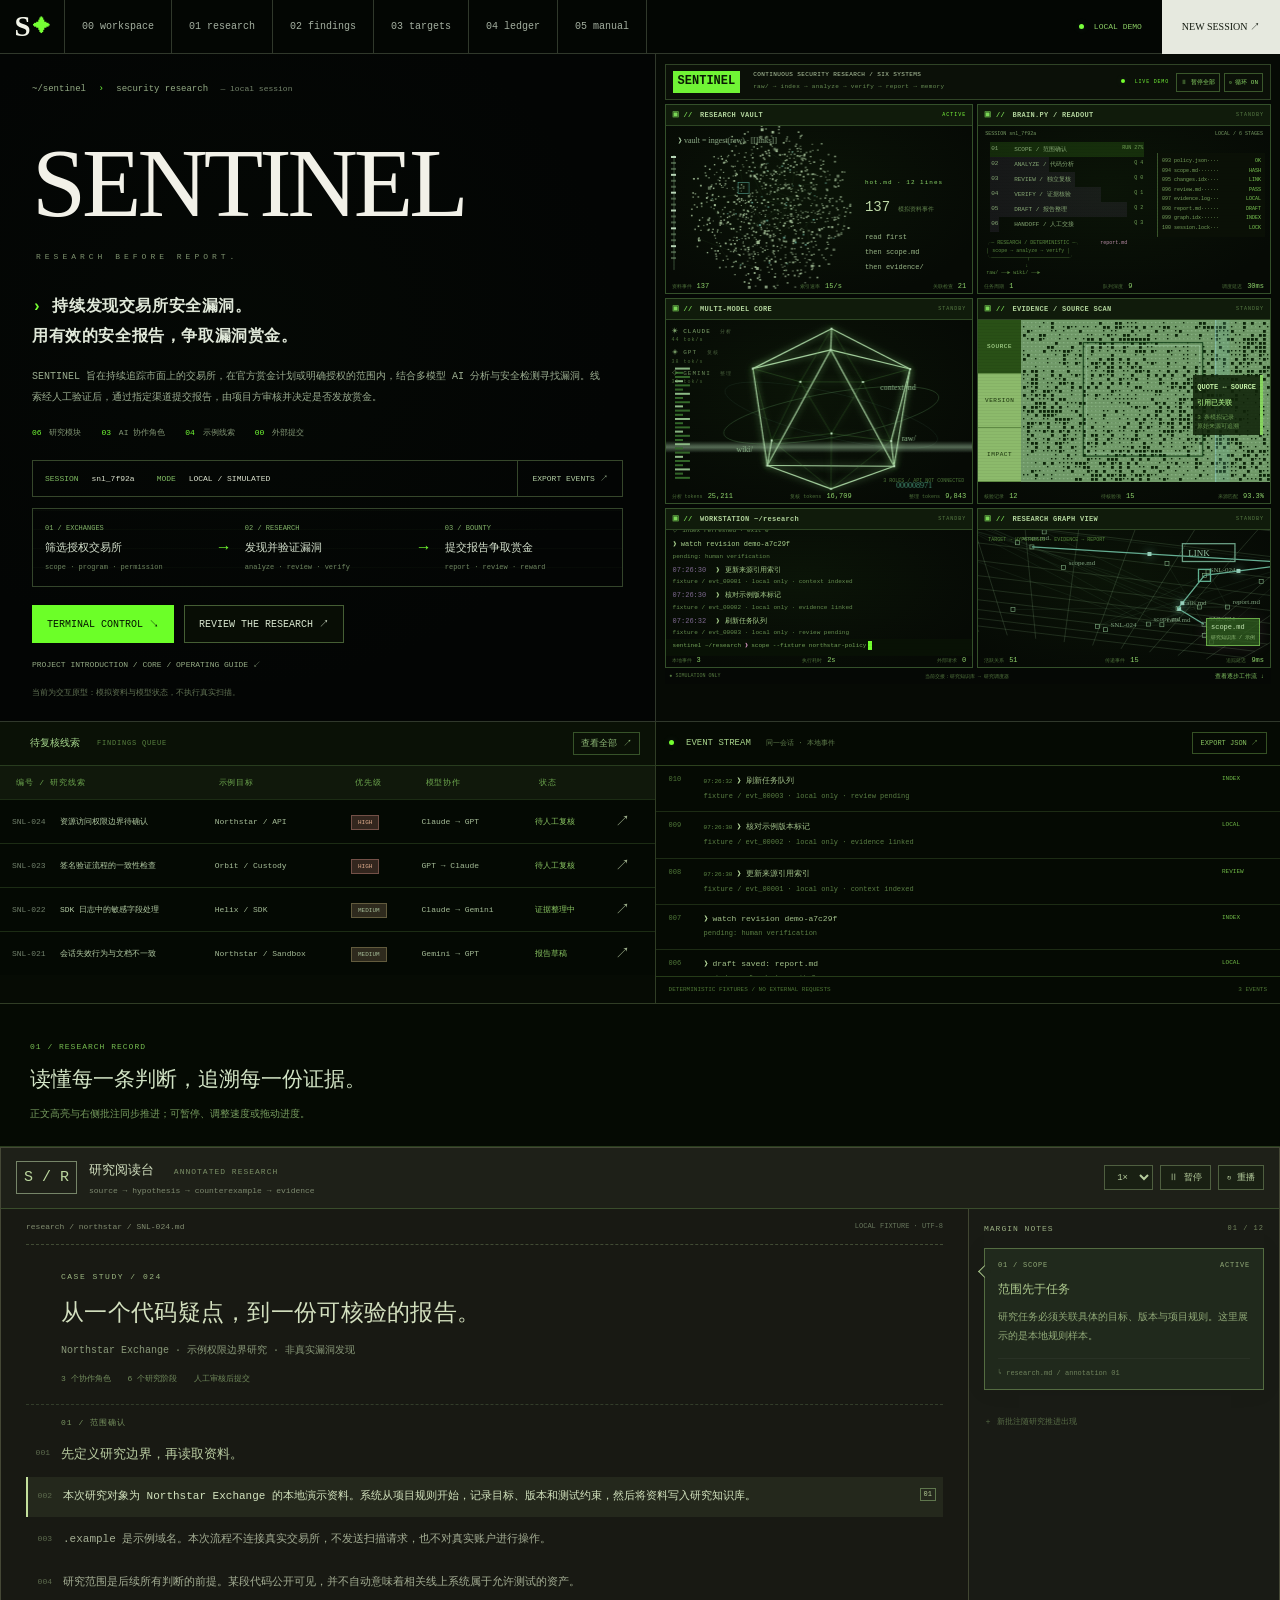
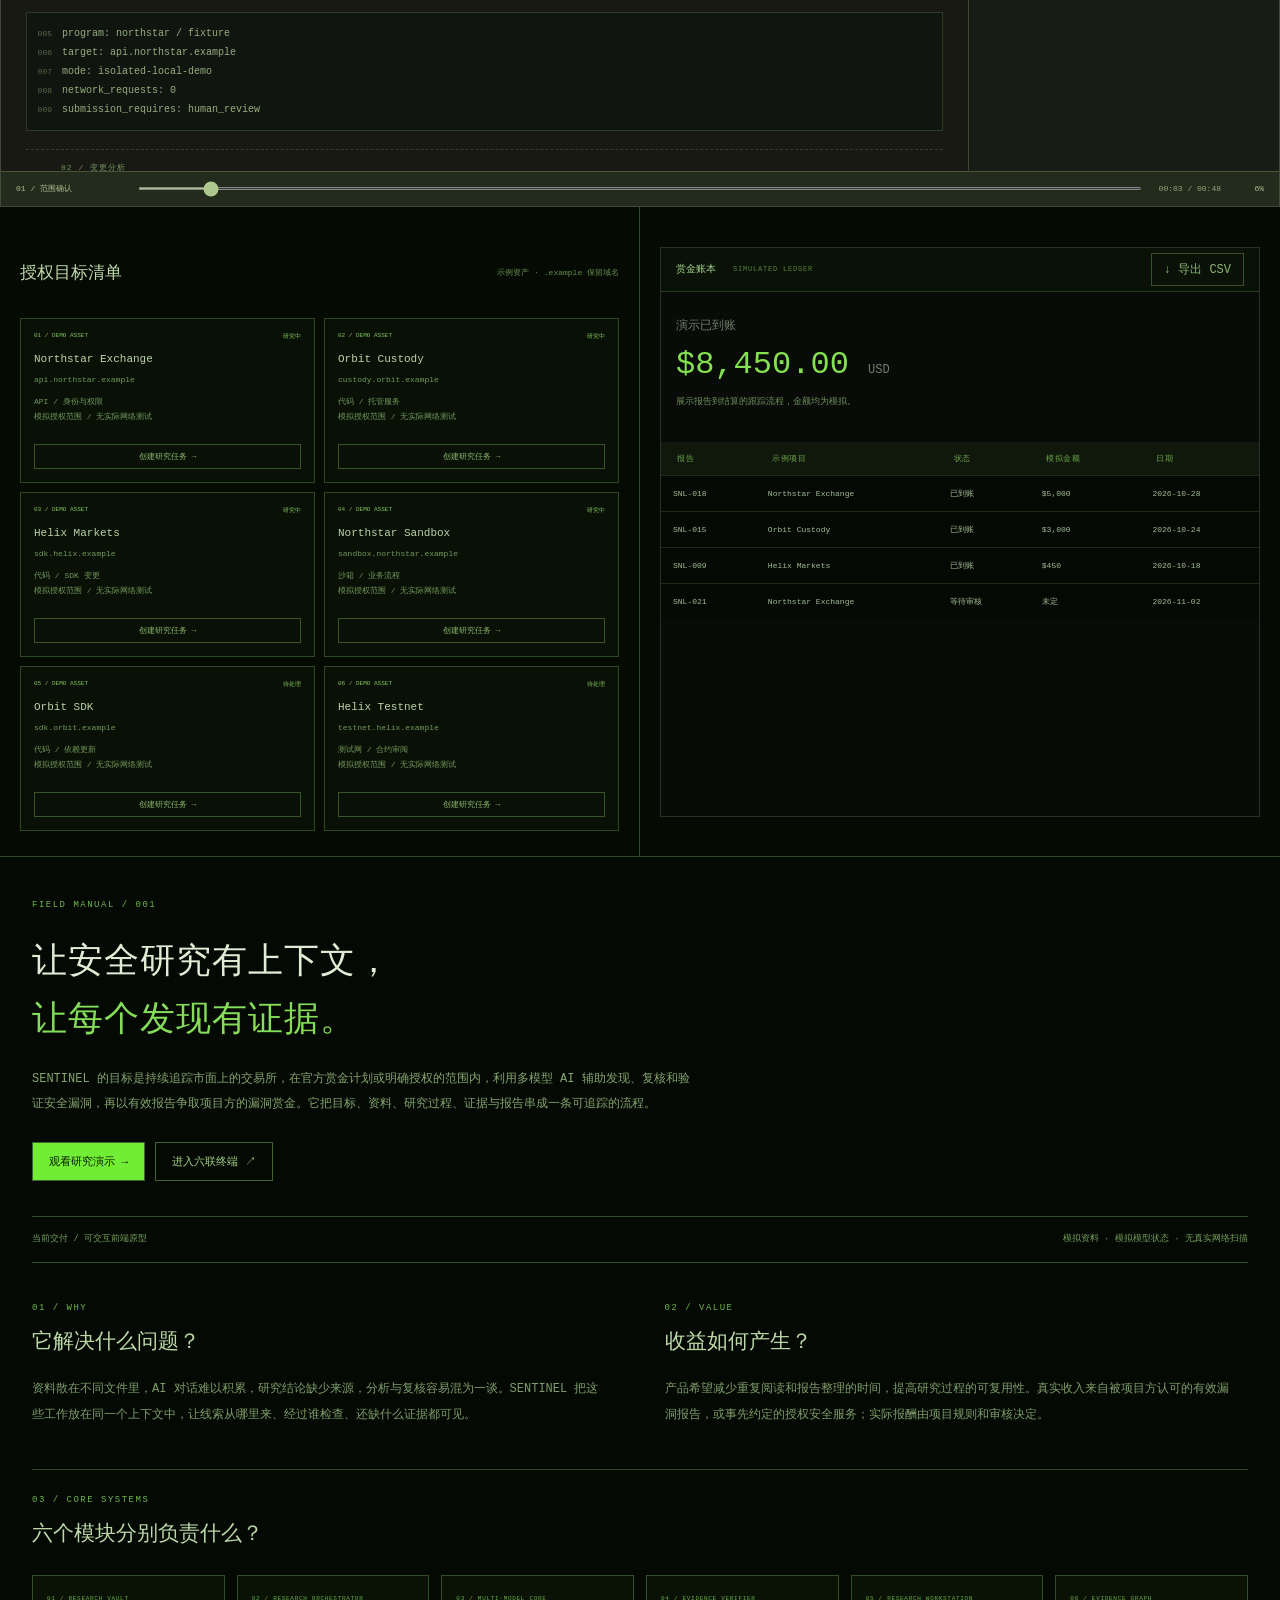
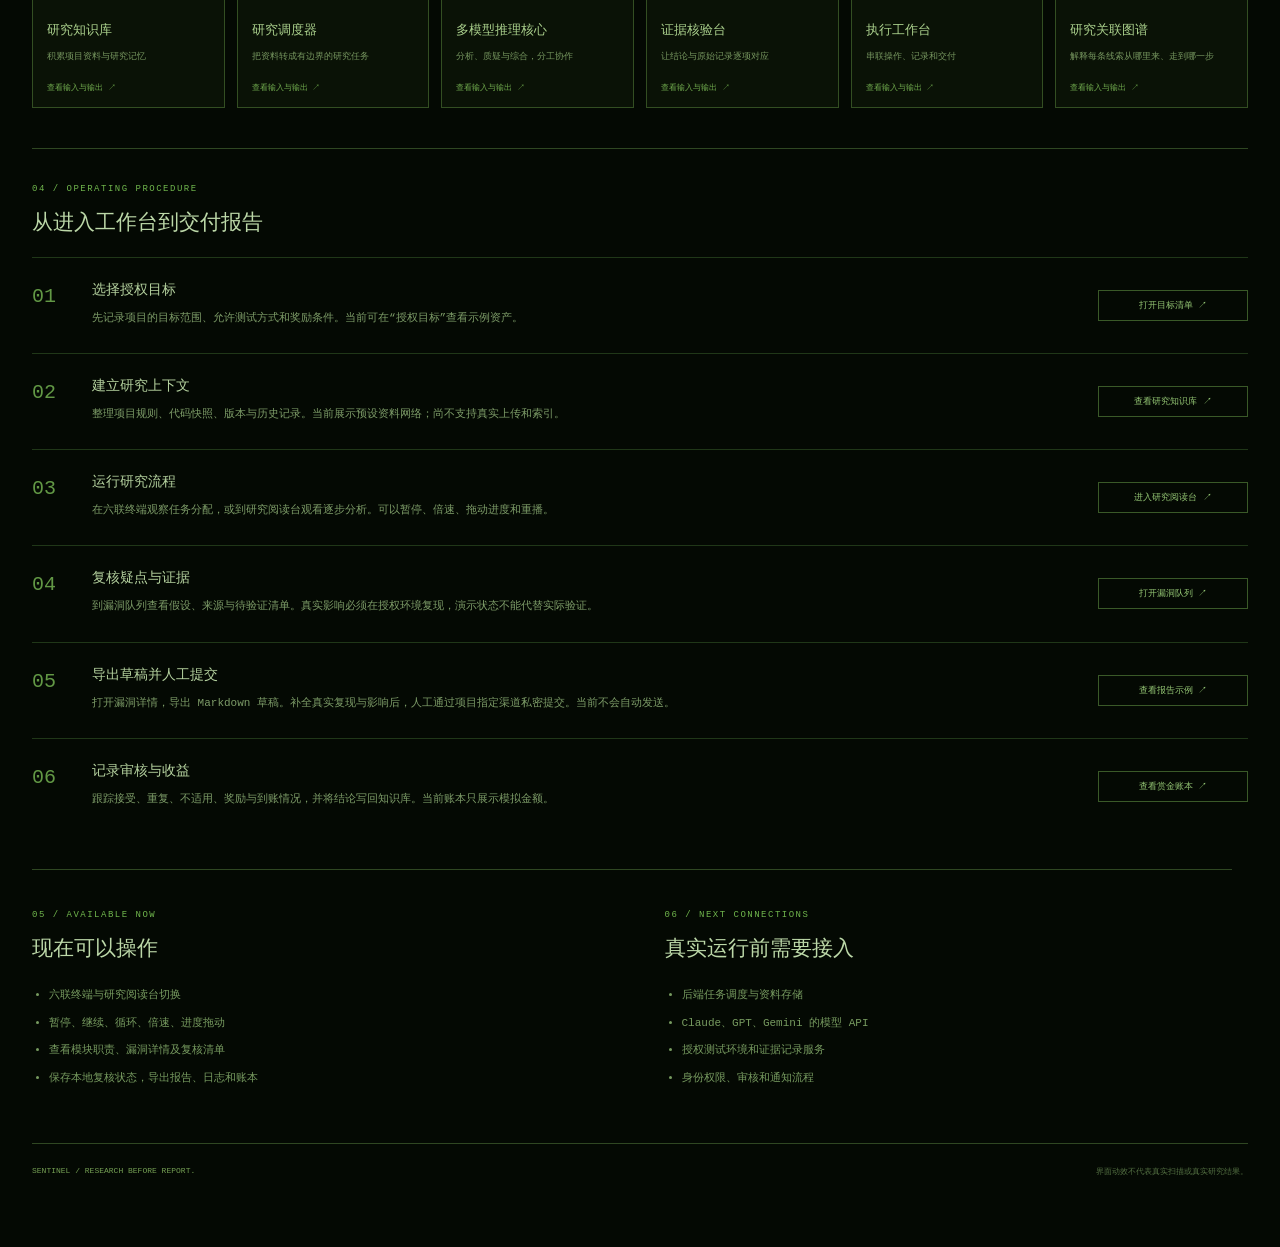
==== commit 9a03d41a: "Clarify exchange vulnerability research and bounty project positioning" ====
--- a/SENTINEL-terminal.html
+++ b/SENTINEL-terminal.html
@@ -201,7 +201,7 @@
 {title:'06 / 人工交接与复盘',lead:'报告获得认可后，才进入真实收益环节。',paragraphs:['最终由安全研究员确认授权、影响、复现和重复情况，再通过项目方指定的私密渠道提交。这个决定不会由多个模型投票自动代替。','项目方按自己的规则审核报告，并决定是否发放赏金及金额。发现线索、生成草稿与获得奖励之间存在审核过程，不能承诺固定收入。','无论报告被接受、重复还是不适用，都应该将原因写回知识库。可复用的价值来自完整研究记录：哪些方法有效、哪些前提不成立、哪些资料需要更新。'],code:['human_review: REQUIRED','external_submissions: 0','bounty: UNDETERMINED','feedback: accepted / duplicate / not-applicable','memory: preserve evidence and review outcome'],notes:[['HUMAN','研究员负责最后确认','真实授权与可复现影响，是提交前必须完成的工作。','purple'],['MEMORY','把结果放回知识库','研究经验持续积累，帮助下一次任务减少重复劳动。','green']]}
 ];
 let line=1;$('#readingDocument').innerHTML=content.map((s,i)=>'<section class="papersection" data-paper-stage="'+i+'"><div class="papersectionlabel">'+s.title+'</div><h2><span class="papernumber">'+String(line++).padStart(3,'0')+'</span>'+s.lead+'</h2>'+s.paragraphs.map((p,j)=>'<p data-note-anchor="'+(i*2+Math.min(j,1))+'"><span class="papernumber">'+String(line++).padStart(3,'0')+'</span><span>'+p+'</span><sup>'+String(i*2+Math.min(j,1)+1).padStart(2,'0')+'</sup></p>').join('')+'<pre>'+s.code.map(c=>'<span><i>'+String(line++).padStart(3,'0')+'</i>'+c+'</span>').join('')+'</pre></section>').join('');
-const about=document.createElement('section');about.id='aboutExperience';about.hidden=true;about.innerHTML='<div class="guidehead"><span>FIELD MANUAL / 001</span><h1>让安全研究有上下文，<br><em>让每个发现有证据。</em></h1><p>SENTINEL 是面向安全研究员的多模型研究工作台。它把授权项目资料、研究任务、独立复核、证据和报告串成一条可追踪的流程。</p><div><button class="guideprimary" data-open="reading">观看研究演示 →</button><button data-open="console">进入六联终端 ↗</button></div></div><div class="guidestatus"><span>当前交付 / 可交互前端原型</span><span>模拟资料 · 模拟模型状态 · 无真实网络扫描</span></div><div class="guidecolumns"><section><div class="guidelabel">01 / WHY</div><h2>它解决什么问题？</h2><p>资料散在不同文件里，AI 对话难以积累，研究结论缺少来源，分析与复核容易混为一谈。SENTINEL 把这些工作放在同一个上下文中，让线索从哪里来、经过谁检查、还缺什么证据都可见。</p></section><section><div class="guidelabel">02 / VALUE</div><h2>收益如何产生？</h2><p>产品希望减少重复阅读和报告整理的时间，提高研究过程的可复用性。真实收入来自被项目方认可的有效漏洞报告，或事先约定的授权安全服务；实际报酬由项目规则和审核决定。</p></section></div><section class="guidecapabilities"><div class="guidelabel">03 / CORE SYSTEMS</div><h2>六个模块分别负责什么？</h2><div>'+window.sentinelModules.items.map(m=>'<button data-guide-module="'+m.id+'"><span>'+m.n+' / '+m.en+'</span><h3>'+m.name+'</h3><p>'+m.role+'</p><small>查看输入与输出 ↗</small></button>').join('')+'</div></section><section class="guideprocedure"><div class="guidelabel">04 / OPERATING PROCEDURE</div><h2>从进入工作台到交付报告</h2>'+[
+const about=document.createElement('section');about.id='aboutExperience';about.hidden=true;about.innerHTML='<div class="guidehead"><span>FIELD MANUAL / 001</span><h1>让安全研究有上下文，<br><em>让每个发现有证据。</em></h1><p>SENTINEL 的目标是持续追踪市面上的交易所，在官方赏金计划或明确授权的范围内，利用多模型 AI 辅助发现、复核和验证安全漏洞，再以有效报告争取项目方的漏洞赏金。它把目标、资料、研究过程、证据与报告串成一条可追踪的流程。</p><div><button class="guideprimary" data-open="reading">观看研究演示 →</button><button data-open="console">进入六联终端 ↗</button></div></div><div class="guidestatus"><span>当前交付 / 可交互前端原型</span><span>模拟资料 · 模拟模型状态 · 无真实网络扫描</span></div><div class="guidecolumns"><section><div class="guidelabel">01 / WHY</div><h2>它解决什么问题？</h2><p>资料散在不同文件里，AI 对话难以积累，研究结论缺少来源，分析与复核容易混为一谈。SENTINEL 把这些工作放在同一个上下文中，让线索从哪里来、经过谁检查、还缺什么证据都可见。</p></section><section><div class="guidelabel">02 / VALUE</div><h2>收益如何产生？</h2><p>产品希望减少重复阅读和报告整理的时间，提高研究过程的可复用性。真实收入来自被项目方认可的有效漏洞报告，或事先约定的授权安全服务；实际报酬由项目规则和审核决定。</p></section></div><section class="guidecapabilities"><div class="guidelabel">03 / CORE SYSTEMS</div><h2>六个模块分别负责什么？</h2><div>'+window.sentinelModules.items.map(m=>'<button data-guide-module="'+m.id+'"><span>'+m.n+' / '+m.en+'</span><h3>'+m.name+'</h3><p>'+m.role+'</p><small>查看输入与输出 ↗</small></button>').join('')+'</div></section><section class="guideprocedure"><div class="guidelabel">04 / OPERATING PROCEDURE</div><h2>从进入工作台到交付报告</h2>'+[
 ['选择授权目标','先记录项目的目标范围、允许测试方式和奖励条件。当前可在“授权目标”查看示例资产。','打开目标清单','targets'],['建立研究上下文','整理项目规则、代码快照、版本与历史记录。当前展示预设资料网络；尚不支持真实上传和索引。','查看研究知识库','vault'],['运行研究流程','在六联终端观察任务分配，或到研究阅读台观看逐步分析。可以暂停、倍速、拖动进度和重播。','进入研究阅读台','reading'],['复核疑点与证据','到漏洞队列查看假设、来源与待验证清单。真实影响必须在授权环境复现，演示状态不能代替实际验证。','打开漏洞队列','findings'],['导出草稿并人工提交','打开漏洞详情，导出 Markdown 草稿。补全真实复现与影响后，人工通过项目指定渠道私密提交。当前不会自动发送。','查看报告示例','report'],['记录审核与收益','跟踪接受、重复、不适用、奖励与到账情况，并将结论写回知识库。当前账本只展示模拟金额。','查看赏金账本','bounties']].map((x,i)=>'<article><span>'+String(i+1).padStart(2,'0')+'</span><div><h3>'+x[0]+'</h3><p>'+x[1]+'</p></div><button data-guide-action="'+x[3]+'">'+x[2]+' ↗</button></article>').join('')+'</section><section class="guidecolumns integrationguide"><div><div class="guidelabel">05 / AVAILABLE NOW</div><h2>现在可以操作</h2><ul><li>六联终端与研究阅读台切换</li><li>暂停、继续、循环、倍速、进度拖动</li><li>查看模块职责、漏洞详情及复核清单</li><li>保存本地复核状态，导出报告、日志和账本</li></ul></div><div><div class="guidelabel">06 / NEXT CONNECTIONS</div><h2>真实运行前需要接入</h2><ul><li>后端任务调度与资料存储</li><li>Claude、GPT、Gemini 的模型 API</li><li>授权测试环境和证据记录服务</li><li>身份权限、审核和通知流程</li></ul></div></section><footer class="guidefooter">SENTINEL / RESEARCH BEFORE REPORT.<span>界面动效不代表真实扫描或真实研究结果。</span></footer>';
 reading.after(about);
 let selected='console',lastNote=-1,lastStep=-1,continuous=false;
@@ -216,7 +216,7 @@
 (()=>{
 const $=s=>document.querySelector(s);window.sentinelExperience.select('console');document.body.classList.add('singlepage');document.body.dataset.experience='console';
 const nav=$('.nav');nav.innerHTML='<a class="singlelogo" href="#workspace" aria-label="SENTINEL 首页">S<span>✦</span></a><div class="singlelinks"><a class="current" href="#workspace">00 workspace</a><a href="#research-record">01 research</a><a href="#section-findings">02 findings</a><a href="#section-targets">03 targets</a><a href="#section-ledger">04 ledger</a><a href="#project-manual">05 manual</a></div><div class="singlenavright"><span><i class="dot"></i> LOCAL DEMO</span><button id="singleNewTask">NEW SESSION ↗</button></div>';
-const root=document.createElement('div');root.className='singleworkspace';root.id='workspace';const hero=document.createElement('section');hero.className='singlehero';hero.innerHTML='<div class="heropath">~/sentinel <span>›</span> security research <span>— local session</span></div><h1>SENTINEL<span>RESEARCH BEFORE REPORT.</span></h1><h2><span>›</span> 六个系统，一条可追溯的研究流程。<br>从公开资料，到有证据的安全发现。</h2><p class="singlepitch">把资料积累、任务分配、多模型分析、独立复核和证据整理放在一个工作台。每条研究线索都保留来源，每一步交接都有记录，最后由研究员确认并交付。</p><div class="herofacts"><span><b>06</b> 研究模块</span><span><b>03</b> AI 协作角色</span><span><b>04</b> 示例线索</span><span><b>00</b> 外部提交</span></div><div class="heroSession"><span>SESSION <b>snl_7f92a</b></span><span>MODE <b>LOCAL / SIMULATED</b></span><button id="singleExport">EXPORT EVENTS ↗</button></div><div class="herotrace"><div><span>01 / CONTEXT</span><strong>先理解资料</strong><small>scope · source · version</small></div><i>→</i><div><span>02 / EVIDENCE</span><strong>再验证假设</strong><small>analyze · review · verify</small></div><i>→</i><div><span>03 / HANDOFF</span><strong>人工确认交付</strong><small>draft · approve · report</small></div></div><div class="heroactions"><a class="solid" href="#live-terminal">TERMINAL CONTROL ↘</a><a href="#research-record">REVIEW THE RESEARCH ↗</a></div><a class="heromanual" href="#project-manual">PROJECT INTRODUCTION / CORE / OPERATING GUIDE ↙</a><p class="herofootnote">当前为交互原型：模拟资料与模型状态，不执行真实扫描。</p>';
+const root=document.createElement('div');root.className='singleworkspace';root.id='workspace';const hero=document.createElement('section');hero.className='singlehero';hero.innerHTML='<div class="heropath">~/sentinel <span>›</span> security research <span>— local session</span></div><h1>SENTINEL<span>RESEARCH BEFORE REPORT.</span></h1><h2><span>›</span> 持续发现交易所安全漏洞。<br>用有效的安全报告，争取漏洞赏金。</h2><p class="singlepitch">SENTINEL 旨在持续追踪市面上的交易所，在官方赏金计划或明确授权的范围内，结合多模型 AI 分析与安全检测寻找漏洞。线索经人工验证后，通过指定渠道提交报告，由项目方审核并决定是否发放赏金。</p><div class="herofacts"><span><b>06</b> 研究模块</span><span><b>03</b> AI 协作角色</span><span><b>04</b> 示例线索</span><span><b>00</b> 外部提交</span></div><div class="heroSession"><span>SESSION <b>snl_7f92a</b></span><span>MODE <b>LOCAL / SIMULATED</b></span><button id="singleExport">EXPORT EVENTS ↗</button></div><div class="herotrace"><div><span>01 / EXCHANGES</span><strong>筛选授权交易所</strong><small>scope · program · permission</small></div><i>→</i><div><span>02 / RESEARCH</span><strong>发现并验证漏洞</strong><small>analyze · review · verify</small></div><i>→</i><div><span>03 / BOUNTY</span><strong>提交报告争取赏金</strong><small>report · review · reward</small></div></div><div class="heroactions"><a class="solid" href="#live-terminal">TERMINAL CONTROL ↘</a><a href="#research-record">REVIEW THE RESEARCH ↗</a></div><a class="heromanual" href="#project-manual">PROJECT INTRODUCTION / CORE / OPERATING GUIDE ↙</a><p class="herofootnote">当前为交互原型：模拟资料与模型状态，不执行真实扫描。</p>';
 root.append(hero);const right=document.createElement('section');right.className='singleterminal';right.id='live-terminal';right.append($('.sixstation'));root.append(right);$('#overviewView').before(root);
 const mid=document.createElement('div');mid.className='singlemid';const findings=$('.findingspanel');findings.id='section-findings';mid.append(findings);const feed=document.createElement('section');feed.className='singlefeed';feed.innerHTML='<header><h2><i class="dot"></i> EVENT STREAM <span>同一会话 · 本地事件</span></h2><button id="singleFeedExport">EXPORT JSON ↗</button></header><div id="singleEventFeed"></div><footer><span>DETERMINISTIC FIXTURES / NO EXTERNAL REQUESTS</span><span id="singleEventCount">0 EVENTS</span></footer>';mid.append(feed);root.after(mid);
 const reading=$('#readingExperience');reading.hidden=false;reading.id='research-record';const readingHeading=document.createElement('div');readingHeading.className='singleSectionHead';readingHeading.innerHTML='<span>01 / RESEARCH RECORD</span><h2>读懂每一条判断，追溯每一份证据。</h2><p>正文高亮与右侧批注同步推进；可暂停、调整速度或拖动进度。</p>';mid.after(readingHeading);readingHeading.after(reading);
